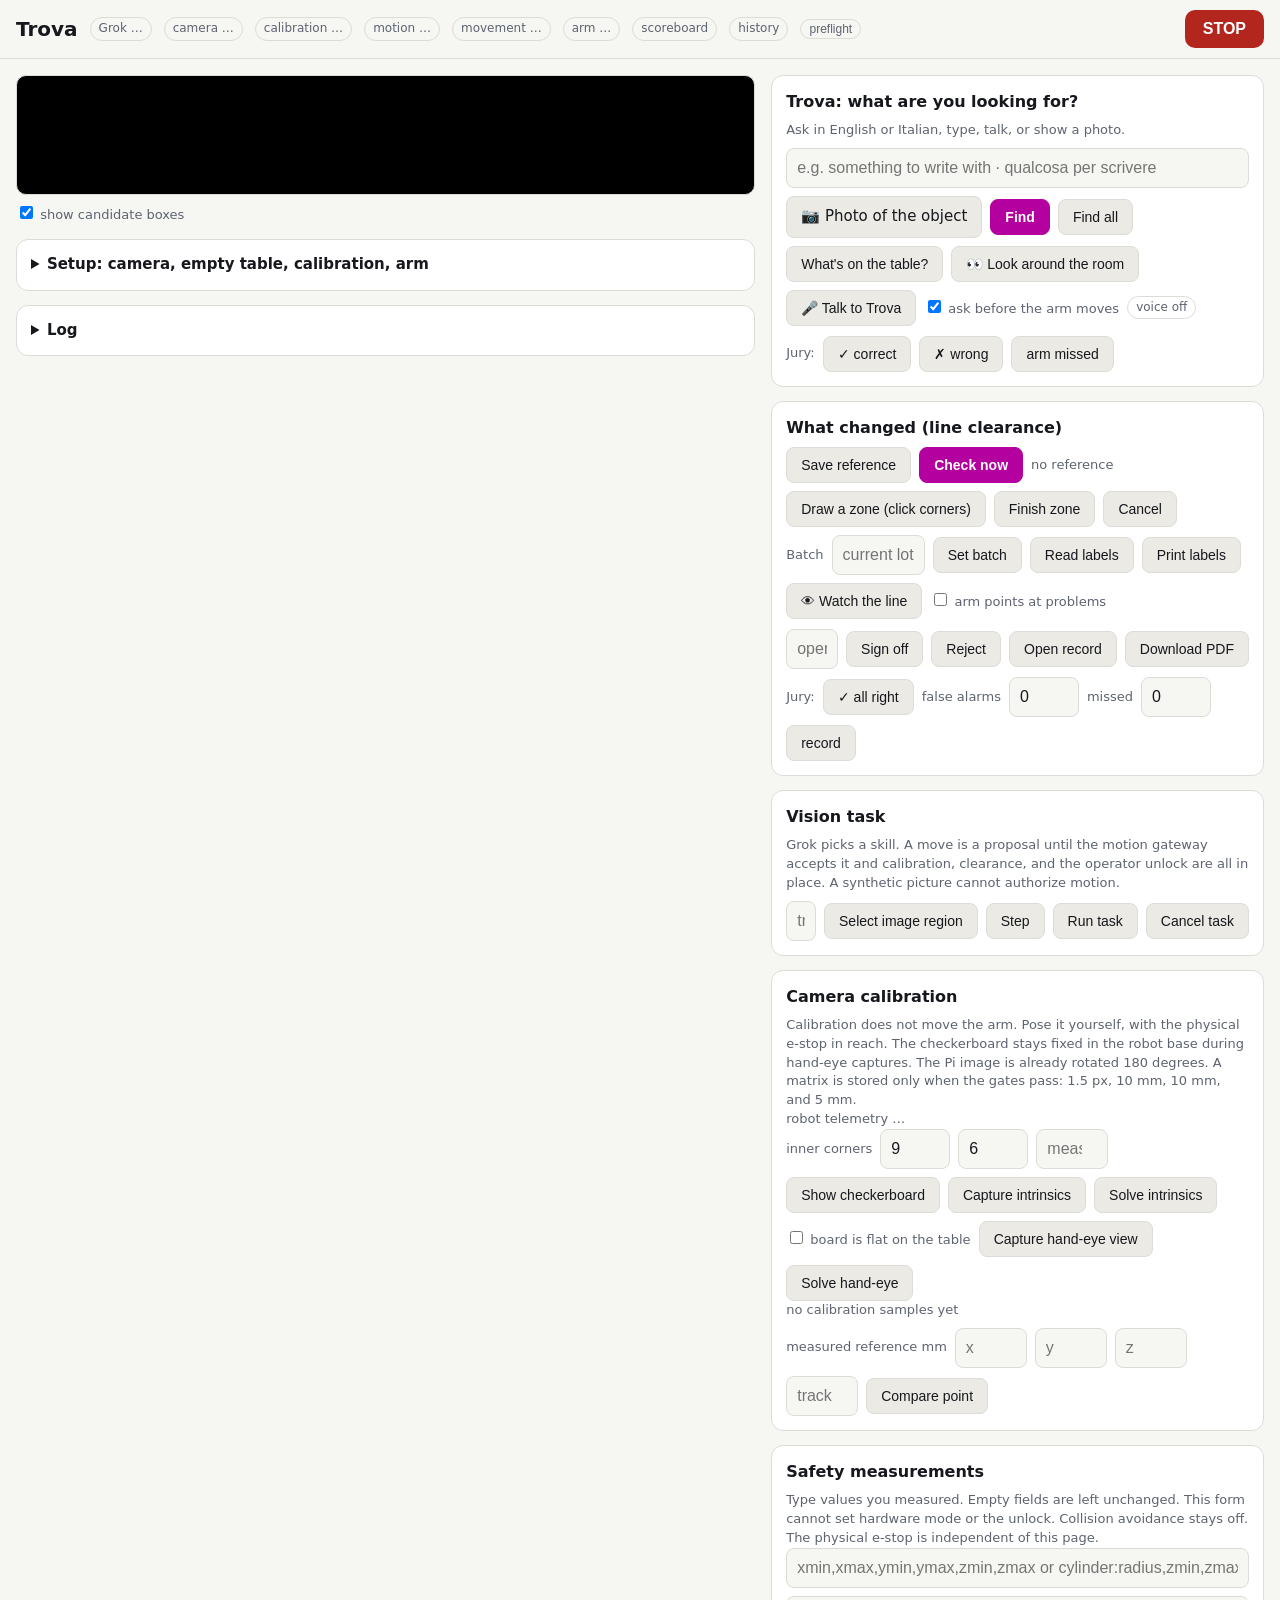
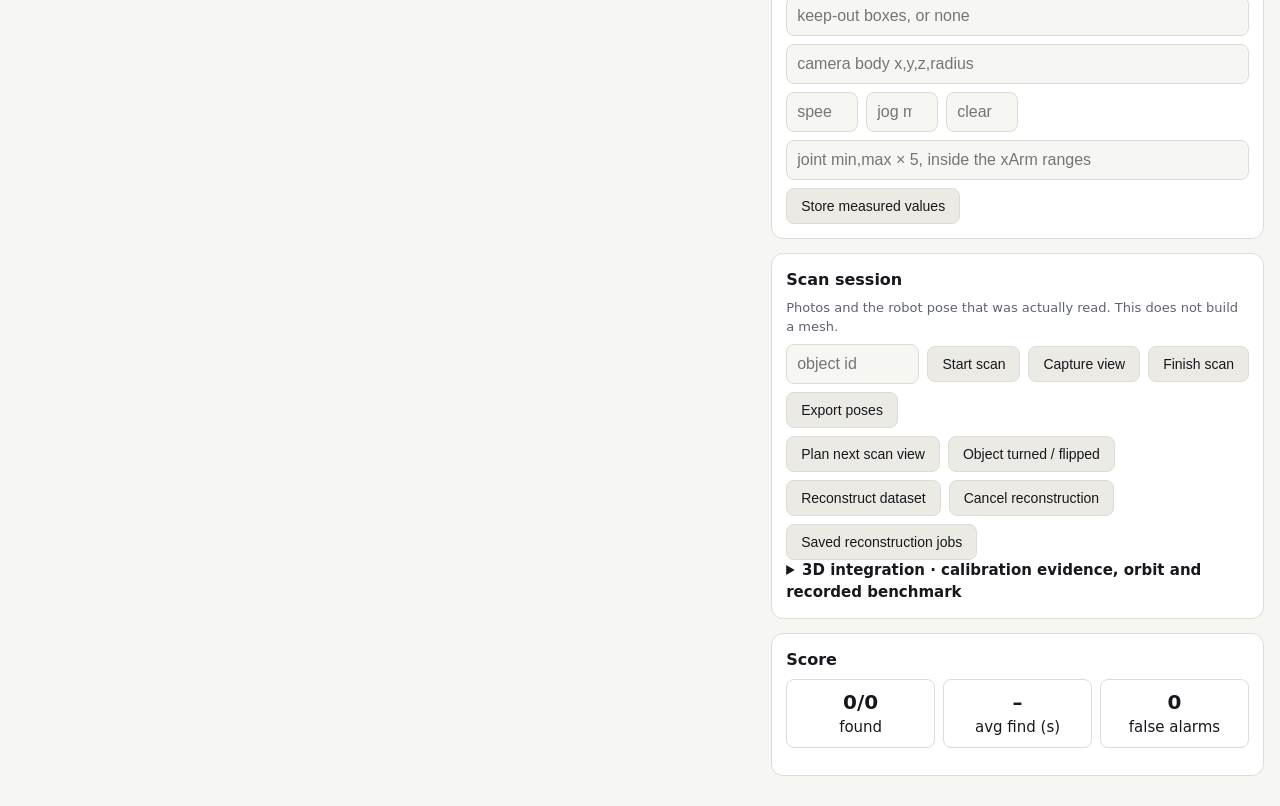
==== trova/static/index.html @ 31b87b45 "Integrate calibration and autonomous vision pipeline" ====
<!doctype html>
<html lang="en">
<head>
<meta charset="utf-8">
<meta name="viewport" content="width=device-width, initial-scale=1">
<title>Trova</title>
<link rel="icon" href="data:,">
<style>
:root{--bg:#f6f6f3;--panel:#fff;--ink:#16181d;--muted:#5d6370;--line:#dcdcd6;--accent:#b4009e;--ok:#137333;--bad:#b3261e;--warn:#9a6700;--btn:#eceae4}
@media (prefers-color-scheme:dark){:root{--bg:#121316;--panel:#1b1d22;--ink:#eceef2;--muted:#9aa0ab;--line:#2c2f36;--accent:#ff5ee8;--ok:#5cc985;--bad:#ff7a70;--warn:#e0b04c;--btn:#262931}}
*{box-sizing:border-box}body{margin:0;font:15px/1.45 system-ui,-apple-system,Segoe UI,sans-serif;background:var(--bg);color:var(--ink)}
header{display:flex;flex-wrap:wrap;gap:8px 12px;align-items:center;padding:10px 16px;border-bottom:1px solid var(--line);position:sticky;top:0;background:var(--bg);z-index:5}
h1{font-size:20px;margin:0}h2{font-size:16px;margin:0 0 8px}.badge{font-size:12px;padding:2px 8px;border-radius:99px;border:1px solid var(--line);color:var(--muted)}
.badge.live{color:var(--ok);border-color:var(--ok)}.badge.mock{color:var(--warn);border-color:var(--warn)}
#stop{margin-left:auto;background:var(--bad);color:#fff;border:0;border-radius:10px;font-weight:700;padding:10px 18px;font-size:16px}
main{display:grid;grid-template-columns:minmax(0,1.5fr) minmax(320px,1fr);gap:16px;padding:16px;max-width:1500px;margin:0 auto}
main>section{min-width:0}.row>*{min-width:0}
@media (max-width:600px){#armst{order:9;flex-basis:100%;text-align:left;border:0;padding:0}}
@media (max-width:900px){main{grid-template-columns:minmax(0,1fr);padding:12px 16px}#viewcol{order:2}#ctrlcol{order:1}}
.panel{background:var(--panel);border:1px solid var(--line);border-radius:12px;padding:14px;margin-bottom:14px}
#live{width:100%;border-radius:10px;border:1px solid var(--line);display:block;cursor:crosshair;background:#000;min-height:120px}
.row{display:flex;gap:8px;flex-wrap:wrap;align-items:center}.row+.row{margin-top:8px}
input[type=text],input[type=number]{flex:1;min-width:0;padding:10px;border-radius:8px;border:1px solid var(--line);background:var(--bg);color:var(--ink);font-size:16px}
input[type=number]{flex:0 0 72px;width:72px}
button{padding:9px 14px;border-radius:8px;border:1px solid var(--line);background:var(--btn);color:var(--ink);font-size:14px;cursor:pointer}
button.primary{background:var(--accent);color:#fff;border-color:var(--accent);font-weight:600}button:disabled{opacity:.5}
.result{margin-top:10px;padding:10px;border-radius:8px;border:1px solid var(--line);display:none}
.result.show{display:block}.st-found{border-color:var(--ok)}.st-not_found{border-color:var(--bad)}.st-clarify{border-color:var(--warn)}
.muted{color:var(--muted);font-size:13px}.big{font-size:18px;font-weight:600}
.thumbs{display:grid;grid-template-columns:1fr 1fr;gap:8px;margin-top:8px}.thumbs img{width:100%;border-radius:6px;border:1px solid var(--line)}
ul.changes{padding-left:18px;margin:8px 0}li.risk-high{color:var(--bad)}li.risk-medium{color:var(--warn)}
.score{display:grid;grid-template-columns:repeat(3,minmax(0,1fr));gap:8px;text-align:center}.score div{border:1px solid var(--line);border-radius:8px;padding:8px}.score b{display:block;font-size:20px}
details summary{cursor:pointer;font-weight:600}#log{max-height:260px;overflow:auto;font:12px/1.4 ui-monospace,Menlo,monospace}
.mode{font-size:13px;padding:6px 10px;border-radius:8px;background:var(--btn);display:none;margin-top:8px}.mode.on{display:block}
label.file{padding:9px 14px;border-radius:8px;border:1px solid var(--line);background:var(--btn);cursor:pointer}label.file input{display:none}
</style>
</head>
<body>
<header>
  <h1>Trova</h1><span id="mode" class="badge">Grok …</span><span id="cambadge" class="badge">camera …</span><span id="visionbadge" class="badge">calibration …</span><span id="motionbadge" class="badge">motion …</span><span id="movedbadge" class="badge">movement …</span><span id="armst" class="badge">arm …</span>
  <a href="/jury" target="_blank" class="badge" style="text-decoration:none">scoreboard</a>
  <a href="/history" target="_blank" class="badge" style="text-decoration:none">history</a>
  <button class="badge" style="background:none;cursor:pointer" onclick="runPreflight()">preflight</button>
  <button id="stop" onclick="post('/api/arm/stop')" title="Space bar or Escape">STOP</button>
</header>
<div id="alarm" style="display:none;position:sticky;top:58px;z-index:6;background:var(--bad);color:#fff;padding:12px 16px;font-weight:600">
  <span id="alarmtext"></span> <button onclick="ackAlarm()" style="margin-left:10px">Acknowledge</button> <a id="alarmimg" target="_blank" style="color:#fff">photo</a></div>
<main>
<section id="viewcol">
  <img id="live" alt="Live view of the table">
  <div id="clickmode" class="mode"></div>
  <div id="preres" class="result"></div>
  <div class="row" style="margin-top:8px"><label class="muted"><input type="checkbox" id="showboxes" checked> show candidate boxes</label>
    <span class="muted" id="srcinfo"></span></div>
  <div class="panel" style="margin-top:14px">
    <details><summary>Setup: camera, empty table, calibration, arm</summary>
      <div class="row" style="margin-top:10px"><input type="text" id="src" placeholder="demo | 0 | 1 | path/to/video.mp4 | folder/"><button onclick="setSource()">Switch source</button></div>
      <div class="row"><label class="file">Use a photo of the table<input type="file" accept="image/*" id="scene" onchange="uploadScene()"></label><button onclick="post('/api/upload_scene/clear')">Back to live</button>
        <button onclick="sendForm('/api/source/step',{delta:-1})">◀ img</button><button onclick="sendForm('/api/source/step',{delta:1})">img ▶</button></div>
      <div class="row"><button onclick="sendForm('/api/background',{mode:'capture'})">Capture empty table</button><button onclick="sendForm('/api/background',{mode:'clear'})">Clear empty table</button><span class="muted" id="bginfo"></span></div>
      <div class="row"><button onclick="post('/api/calibration/aruco')">Calibrate (ArUco)</button><button onclick="setClick('calib')">Calibrate by clicks</button><button onclick="post('/api/calibration/reset')">Reset</button><button onclick="markers()">Print markers</button><span class="muted" id="calinfo"></span></div>
      <div class="row"><b class="muted">Real cobot (UR, xArm, Elite):</b><button onclick="sendForm('/api/arm/freedrive',{on:true})">Freedrive on</button><button onclick="sendForm('/api/arm/freedrive',{on:false})">off</button>
        <button onclick="setClick('armcal')">Calibrate with arm (click the tip)</button><button onclick="markerFromArm()">Record marker from arm</button>
        <button onclick="post('/api/arm/clear_errors')">Clear arm errors</button></div>
      <div class="row"><b class="muted">Camera on the arm:</b><button onclick="teachPose('home_joints')">Teach survey pose here</button>
        <button onclick="teachPose('look_joints')">Teach look pose here</button><span class="muted" id="poseinfo"></span></div>
      <div class="row"><button onclick="post('/api/arm/home')">Arm home</button><button onclick="setClick('point')">Click to point</button><button onclick="setClick('teach')">Teach pose (click)</button><button onclick="post('/api/arm/teach_home')">Teach home</button>
        <button onclick="sendForm('/api/arm/compliant',{on:true})">Compliant on</button><button onclick="sendForm('/api/arm/compliant',{on:false})">off</button></div>
      <div class="row"><span class="muted">object threshold</span><input type="number" id="thresh" step="2" style="max-width:90px" onchange="tune()"><span class="muted">min area</span><input type="number" id="minarea" step="0.0002" style="max-width:110px" onchange="tune()"></div>
      <div class="row" id="demorow"><span class="muted">demo:</span><button onclick="sendForm('/api/demo/tamper',{kind:'add'})">+ add</button><button onclick="sendForm('/api/demo/tamper',{kind:'remove'})">− remove</button><button onclick="sendForm('/api/demo/tamper',{kind:'move'})">↔ move</button><button onclick="sendForm('/api/demo/tamper',{kind:'label'})">+ old-lot carton</button><button onclick="sendForm('/api/demo/hand',{on:true})">hand in</button><button onclick="sendForm('/api/demo/hand',{on:false})">hand out</button></div>
    </details>
  </div>
  <div class="panel"><details><summary>Log</summary><div id="log"></div></details></div>
</section>

<section id="ctrlcol">
  <div class="panel">
    <h2>Trova: what are you looking for?</h2>
    <div class="muted">Ask in English or Italian, type, talk, or show a photo.</div>
    <div class="row" style="margin-top:8px"><input type="text" id="q" placeholder="e.g. something to write with · qualcosa per scrivere" onkeydown="if(event.key==='Enter')doFind()"></div>
    <div class="row"><label class="file">📷 Photo of the object<input type="file" accept="image/*" capture="environment" id="photo" onchange="photoChosen()"></label>
      <button class="primary" id="findbtn" onclick="doFind()">Find</button><button onclick="doFindAll()">Find all</button><button onclick="doInventory()">What's on the table?</button><button onclick="lookAround()">👀 Look around the room</button><span class="muted" id="photoname"></span></div>
    <div class="row"><button id="voicebtn" onclick="toggleVoice()">🎤 Talk to Trova</button>
      <label class="muted"><input type="checkbox" id="confirm" checked> ask before the arm moves</label>
      <span class="badge" id="vstatus">voice off</span></div>
    <div class="row" id="pttrow" style="display:none"><button id="pttbtn" onclick="pushToTalk()">🎙 Push to talk (browser)</button>
      <select id="pttlang" style="padding:8px;border-radius:8px"><option value="en-US">EN</option><option value="it-IT">IT</option></select>
      <label class="muted"><input type="checkbox" id="speak"> speak results</label><span class="muted" id="pttinfo"></span></div>
    <div id="vlog" class="muted" style="display:none;margin-top:8px;max-height:150px;overflow:auto;font-size:14px"></div>
    <div id="findres" class="result"></div>
    <div class="row" style="margin-top:10px"><span class="muted">Jury:</span><button onclick="judge(true)">✓ correct</button><button onclick="judge(false)">✗ wrong</button><button onclick="armMissed()">arm missed</button><button id="absentbtn" style="display:none" onclick="label({absent:true})">not on the table</button></div>
  </div>

  <div class="panel">
    <h2>What changed (line clearance)</h2>
    <div class="row"><button onclick="saveRef()">Save reference</button><button class="primary" onclick="doCheck()">Check now</button><span class="muted" id="refinfo">no reference</span></div>
    <div class="row"><button onclick="setClick('zone')">Draw a zone (click corners)</button><button onclick="finishZone()">Finish zone</button>
      <button onclick="post('/api/zones/cancel')">Cancel</button><span class="muted" id="zoneinfo"></span></div>
    <div class="row"><span class="muted">Batch</span><input type="text" id="lot" placeholder="current lot, e.g. A123" style="max-width:150px">
      <button onclick="setBatch()">Set batch</button><button onclick="readLabels()">Read labels</button><button onclick="labelSheet()">Print labels</button><span class="muted" id="batchinfo"></span></div>
    <div class="row"><button id="watchbtn" onclick="toggleWatch()">👁 Watch the line</button>
      <label class="muted"><input type="checkbox" id="watchpoint"> arm points at problems</label><span class="muted" id="watchinfo"></span></div>
    <div id="checkres" class="result"></div>
    <div class="row" style="margin-top:10px"><input type="text" id="operator" placeholder="operator name" style="max-width:180px"><button onclick="signoff('approve')">Sign off</button><button onclick="signoff('reject')">Reject</button><a href="/api/report" target="_blank"><button>Open record</button></a><a href="/api/report.pdf" target="_blank"><button>Download PDF</button></a></div>
    <div class="row"><span class="muted">Jury:</span><button onclick="judgeCheck(true)">✓ all right</button><span class="muted">false alarms</span><input type="number" id="fa" value="0" min="0" style="max-width:70px"><span class="muted">missed</span><input type="number" id="miss" value="0" min="0" style="max-width:70px"><button onclick="judgeCheck(false)">record</button></div>
  </div>

  <div class="panel" id="dogpanel" style="display:none"><h2>Robot dog (optional)</h2>
    <div class="muted" id="dogroute"></div>
    <div class="row" style="margin-top:8px"><button onclick="sendDog()">Send the dog to look</button><button onclick="post('/api/dog/stop')">Stop the dog</button></div>
    <div id="dogres" class="result"></div>
  </div>

  <div class="panel">
    <h2>Vision task</h2>
    <div class="muted">Grok picks a skill. A move is a proposal until the motion gateway accepts it and calibration, clearance, and the operator unlock are all in place. A synthetic picture cannot authorize motion.</div>
    <div class="row" style="margin-top:8px"><input type="text" id="agentq" placeholder="trova l'evidenziatore rosa e posizionati sopra" onkeydown="if(event.key==='Enter')runAgent()">
      <button onclick="openRegionSelection()">Select image region</button><button onclick="runAgent(true)">Step</button><button onclick="runAgent()">Run task</button><button onclick="cancelAgent()">Cancel task</button></div>
    <div id="agentres" class="result"></div>
    <div class="muted" id="motioninfo"></div>
    <div class="muted" id="visioninfo"></div>
    <div class="muted" id="timeread"></div>
  </div>

  <div class="panel" id="calibpanel">
    <h2>Camera calibration</h2>
    <div class="muted">Calibration does not move the arm. Pose it yourself, with the physical e-stop in reach. The checkerboard stays fixed in the robot base during hand-eye captures. The Pi image is already rotated 180 degrees. A matrix is stored only when the gates pass: 1.5 px, 10 mm, 10 mm, and 5 mm.</div>
    <div class="muted" id="robotread">robot telemetry …</div>
    <div class="row"><span class="muted">inner corners</span><input type="number" id="boardcols" value="9" style="max-width:70px"><input type="number" id="boardrows" value="6" style="max-width:70px">
      <input type="number" id="boardsquare" placeholder="measured square mm" style="max-width:160px"></div>
    <div class="row"><button onclick="previewBoard()">Show checkerboard</button>
      <button onclick="captureBoard('intrinsics')">Capture intrinsics</button><button onclick="post('/api/vision/intrinsics/solve')">Solve intrinsics</button></div>
    <div class="row"><label class="muted"><input type="checkbox" id="ontable"> board is flat on the table</label>
      <button onclick="captureBoard('handeye')">Capture hand-eye view</button><button onclick="post('/api/vision/handeye/solve')">Solve hand-eye</button></div>
    <div class="muted" id="calibinfo">no calibration samples yet</div>
    <div class="muted" id="calibnext"></div>
    <div class="muted" id="dofnote"></div>
    <div id="reprobars"></div>
    <div id="calibsamples"></div>
    <img id="boardview" alt="Checkerboard detection" style="display:none;width:100%;margin-top:8px;border-radius:8px;border:1px solid var(--line)">
    <div class="row" style="margin-top:8px"><span class="muted">measured reference mm</span>
      <input type="number" id="refx" placeholder="x" style="max-width:80px"><input type="number" id="refy" placeholder="y" style="max-width:80px"><input type="number" id="refz" placeholder="z" style="max-width:80px">
      <input type="number" id="reftrack" placeholder="track" style="max-width:80px"><button onclick="compareReference()">Compare point</button></div>
    <div class="muted" id="locinfo"></div>
  </div>

  <div class="panel" id="safetypanel">
    <h2>Safety measurements</h2>
    <div class="muted">Type values you measured. Empty fields are left unchanged. This form cannot set hardware mode or the unlock. Collision avoidance stays off. The physical e-stop is independent of this page.</div>
    <div class="row"><input type="text" id="safelimits" placeholder="xmin,xmax,ymin,ymax,zmin,zmax or cylinder:radius,zmin,zmax (mm)" style="flex:1"></div>
    <div class="row"><input type="text" id="safekeep" placeholder="keep-out boxes, or none" style="flex:1"></div>
    <div class="row"><input type="text" id="safecamera" placeholder="camera body x,y,z,radius" style="flex:1"></div>
    <div class="row"><input type="number" id="safespeed" placeholder="speed mm/s" style="max-width:120px">
      <input type="number" id="safejog" placeholder="jog max mm" style="max-width:120px">
      <input type="number" id="safeclear" placeholder="clearance mm" style="max-width:130px"></div>
    <div class="row"><input type="text" id="safejoints" placeholder="joint min,max × 5, inside the xArm ranges" style="flex:1"></div>
    <div class="row"><button onclick="saveSafety()">Store measured values</button></div>
    <div class="muted" id="safetyinfo"></div>
    <div class="muted" id="safetyextra"></div>
  </div>

  <div class="panel">
    <h2>Scan session</h2>
    <div class="muted">Photos and the robot pose that was actually read. This does not build a mesh.</div>
    <div class="row" style="margin-top:8px"><input type="text" id="scanobj" placeholder="object id" style="max-width:140px">
      <button onclick="startScan()">Start scan</button><button onclick="captureView()">Capture view</button>
      <button onclick="finishScan()">Finish scan</button><button onclick="exportScan()">Export poses</button></div>
    <div class="row"><button onclick="nextScanView()">Plan next scan view</button><button onclick="markOrientation()">Object turned / flipped</button>
      <button onclick="startReconstruction()">Reconstruct dataset</button><button onclick="cancelReconstruction()">Cancel reconstruction</button><button onclick="loadReconstructionJobs()">Saved reconstruction jobs</button></div>
    <div id="scanres" class="muted"></div>
    <div id="reconstructionjobs"></div>
    <div id="reconstructionres" role="status" class="muted"></div>
    <details id="m5panel"><summary>3D integration · calibration evidence, orbit and recorded benchmark</summary>
      <div class="row"><button onclick="loadM5Evidence()">Calibration / retained evidence</button>
        <button onclick="previewOrbit()">Preview calibrated joint orbit</button></div>
      <div id="m5evidence" role="status" class="muted"></div>
      <div id="orbitpreview" role="status"></div>
      <details><summary>Operator measurements for orbit planning</summary>
        <p>Load settings, enter measured object height/radius and flange-to-TCP offset, and review model mounting. Confirmation stores measurements; hardware unlock is independent.</p>
        <button onclick="loadOrbitSettings()">Load orbit settings</button>
        <textarea id="orbitsettings" rows="12" style="width:100%;font-family:monospace" aria-label="Operator orbit settings"></textarea>
        <label><input id="orbitsettingsconfirm" type="checkbox"> I measured and reviewed these settings</label>
        <button onclick="saveOrbitSettings()">Save measured orbit settings</button>
        <div id="orbitsettingsstatus" role="status"></div>
      </details>
      <div class="row"><button onclick="importMouseRecording()">Import recorded mouse · 60 views</button>
        <button onclick="replayMouseMesh()">Replay retained cloud → new mesh</button></div>
      <p class="muted">Recorded replay uses historical camera poses and dense points. Full reconstruction uses COLMAP. Neither operation moves the robot.</p>
    </details>
  </div>

  <div class="panel"><h2>Score</h2>
    <div class="score"><div><b id="m-found">0/0</b>found</div><div><b id="m-time">–</b>avg find (s)</div><div><b id="m-fa">0</b>false alarms</div></div>
    <p class="muted" id="m-more"></p>
    <p class="muted" id="m-fail"></p>
  </div>
</section>
</main>

<dialog id="regionDialog" style="max-width:90vw;max-height:90vh;overflow:auto">
  <p>Click an existing box, or drag a box around the object. This frozen snapshot selection never moves the arm.</p>
  <label>Object name (operator supplied) <input id="regionLabel" placeholder="mouse rosso"></label>
  <canvas id="regionCanvas" style="display:block;max-width:100%;max-height:65vh;touch-action:none"></canvas>
  <div id="regionStatus" role="status"></div>
  <button onclick="$('regionDialog').close()">Close</button>
</dialog>
<script src="/static/voice.js"></script>
<script src="/static/speech.js"></script>
<script>
const $ = id => document.getElementById(id);
let S = null, clickMode = null, photoFile = null, frameSize = [1, 1];

async function call(url, opts) {
  const r = await fetch(url, opts);
  let d; try { d = await r.json(); } catch { d = {}; }
  if (!r.ok || d.error) { toast((d.error || d.detail || r.statusText)); d.shown = true; throw d; }
  return d;
}
// errors from call() are already shown in the panel: don't also report them as uncaught
window.addEventListener('unhandledrejection', e => { if (e.reason && e.reason.shown) e.preventDefault(); });
const post = url => call(url, {method: 'POST'}).then(refresh);
const sendForm = (url, obj) => { const f = new FormData(); for (const k in obj) f.append(k, obj[k]); return call(url, {method: 'POST', body: f}).then(d => { refresh(); return d; }); };
const json = (url, obj) => call(url, {method: 'POST', headers: {'Content-Type': 'application/json'}, body: JSON.stringify(obj)}).then(d => { refresh(); return d; });
function toast(msg) { const r = $('findres'); r.className = 'result show st-not_found'; r.innerHTML = '<b>Error</b> ' + esc(String(msg)); }
const esc = s => String(s ?? '').replace(/[&<>"]/g, c => ({'&': '&amp;', '<': '&lt;', '>': '&gt;', '"': '&quot;'}[c]));

// live view: next frame only after the previous one loaded
const live = $('live');
function usePiStream() { return S && S.source && S.source.kind === 'pi'; }
function nextFrame() {
  if (usePiStream()) {
    if (live.dataset.mode !== 'stream') { live.dataset.mode = 'stream'; live.src = '/api/camera/stream'; }
    return;
  }
  if (live.dataset.mode === 'stream') live.dataset.mode = '';
  live.src = '/api/frame.jpg?boxes=' + ($('showboxes').checked ? 1 : 0) + '&t=' + Date.now();
}
live.onload = () => { if (live.dataset.mode !== 'stream') setTimeout(nextFrame, 250); };
live.onerror = () => setTimeout(nextFrame, 1500); nextFrame();

live.addEventListener('click', ev => {
  const r = live.getBoundingClientRect();
  const u = (ev.clientX - r.left) / r.width * frameSize[0], v = (ev.clientY - r.top) / r.height * frameSize[1];
  if (S && S.label_wait) return label({u, v});
  if (clickMode === 'point') return json('/api/arm/point', {u, v});
  if (clickMode === 'teach') return json('/api/arm/teach', {u, v});
  if (clickMode === 'armcal') return json('/api/calibration/arm_click', {u, v});
  if (clickMode === 'zone') return json('/api/zones/point', {u, v});
  if (clickMode === 'place') { setClick(null); return json('/api/arm/lift_tray', {place_u: u, place_v: v}); }
  if (clickMode === 'calib') {
    const t = prompt('Table coordinates of this point in mm, as x,y (e.g. 0,0)'); if (!t) return;
    const [x, y] = t.split(',').map(Number); return json('/api/calibration/click', {u, v, x_mm: x, y_mm: y});
  }
});
function setClick(m) { clickMode = clickMode === m ? null : m; const el = $('clickmode');
  el.className = 'mode' + (clickMode ? ' on' : ''); el.textContent = clickMode ? ({point: 'Click mode: the arm points where you click.', teach: 'Teach mode: move the arm tip by hand over a point, then click that point in the image.', calib: 'Calibration: click a point you measured, then type its mm coordinates. 4 or more points.', place: 'Tray lift: click where the tray should go. STOP aborts.', zone: 'Zone: click the corners of the area, then press Finish zone.', armcal: 'Arm calibration: put the tip ON the table (freedrive), then click the tip in the image. Repeat at 4-6 spread-out points.'})[clickMode] + ' (click the button again to stop)' : ''; }

function photoChosen() { photoFile = $('photo').files[0] || null; $('photoname').textContent = photoFile ? 'photo ready' : ''; }

async function doFind() {
  const f = new FormData(); f.append('text', $('q').value); if (photoFile) f.append('photo', photoFile);
  $('q').blur();   // so the space bar is STOP again while the arm moves
  $('findbtn').disabled = true; $('findbtn').textContent = 'Looking…';
  try { showFind(await call('/api/find', {method: 'POST', body: f})); } catch (e) {} finally {
    $('findbtn').disabled = false; $('findbtn').textContent = 'Find'; photoFile = null; $('photo').value = ''; $('photoname').textContent = ''; refresh(); }
}
async function answer(a) { const f = new FormData(); f.append('answer', a); try { showFind(await call('/api/clarify', {method: 'POST', body: f})); } catch (e) {} refresh(); }

function showFind(d) {
  const r = d.result, el = $('findres'); el.className = 'result show st-' + r.status;
  if (S) { S.pending_select = null; S.pending_question = r.status === 'clarify' ? r.clarifying_question : null; }   // a spoken answer may come before the next poll
  let h = '';
  if (r.status === 'found') h = `<div class="big">Found: ${esc(r.label)}</div><div>${esc(r.reason)}</div>` +
      (!d.moved && !d.arm_blocked && d.table_mm ? `<div class="row"><button class="primary" onclick="post('/api/arm/point_last')">Point at it</button></div>` : '') +
      (S && S.lift_allowed && d.table_mm ? `<div class="row"><button onclick="setClick('place')">Lift its tray: click where to put it</button></div>` : '');
  else if (r.status === 'clarify') {
    h = `<div class="big">${esc(r.clarifying_question)}</div><div class="row">` + r.candidate_ids.map(i => `<button onclick="answer('numero ${i}')">${i}</button>`).join('') +
        `<input type="text" id="ans" placeholder="or answer in words" onkeydown="if(event.key==='Enter')answer(this.value)"></div>`;
  } else h = `<div class="big">Not found on the table</div><div>${esc(r.reason)}</div>` +
      (S && S.dog ? `<div class="row"><button onclick="sendDog()">Send the dog to look in the other rooms</button></div>` : '');
  h += `<div class="muted">${r.mode === 'direct' ? 'Grok direct box · ' : r.mode === 'offline' ? '<b style="color:var(--warn)">offline: local colour match</b> · ' : ''}${r.n_candidates} candidates · confidence ${r.confidence} · Grok ${r.grok_latency_s}s · total ${d.total_s}s${d.table_mm ? ' · arm → ' + d.table_mm.join(', ') + ' mm' : ''}</div>` + (d.arm_blocked ? `<div style="color:var(--warn)">Arm not moved: ${esc(d.arm_blocked)}</div>` : '');
  h += `<div class="thumbs">${d.marked ? `<a href="/files/${d.marked}" target="_blank"><img src="/files/${d.marked}"></a>` : ""}${d.query ? `<a href="/files/${d.query}" target="_blank"><img src="/files/${d.query}"></a>` : ''}</div>`;
  el.innerHTML = h;
  if (speakOn()) TrovaSpeech.say(TrovaSpeech.phraseFind(d, TrovaSpeech.italian(d.request || '')), sayLang(d.request));
}

async function armMissed() { try { await json('/api/judge', {kind: 'find', correct: false, cause: 'arm_missed'}); } catch (e) {} }
async function judge(ok) { try { await json('/api/judge', {kind: 'find', correct: ok}); } catch (e) {} }
async function label(obj) { try { await json('/api/label', obj); } catch (e) {} }
async function judgeCheck(ok) { await json('/api/judge', {kind: 'change', correct: ok, false_alarms: +$('fa').value || 0, missed: +$('miss').value || 0}); $('fa').value = 0; $('miss').value = 0; }

async function saveRef() { const d = await call('/api/reference', {method: 'POST'}); $('refinfo').textContent = `reference: ${d.n_objects} objects` + (d.occluded ? ' (view was blocked!)' : ''); refresh(); }
async function doCheck() {
  const el = $('checkres'); el.className = 'result show'; el.innerHTML = 'Checking…';
  try { showCheck(await call('/api/changes', {method: 'POST'})); } catch (e) { el.innerHTML = 'Check failed: ' + esc(e.error || e.detail || ''); }
  refresh();
}
function showCheck(d) {
  const el = $('checkres'); el.className = 'result show'; const r = d.result;
  {
    let h = `<div class="big" style="color:var(${r.line_clear ? '--ok' : '--bad'})">${r.line_clear ? 'Line clear' : 'NOT clear: ' + r.changes.length + ' change(s)'}</div><div>${esc(r.summary)}</div>`;
    h += '<ul class="changes">' + r.changes.map(c => `<li class="risk-${esc(c.risk)}"><b>C${c.id} ${esc(c.kind)}</b> ${esc(c.label)}: ${esc(c.explanation)}</li>`).join('') + '</ul>';
    if (r.filtered.length) h += `<div class="muted">${r.filtered.length} candidate(s) rejected by Grok as false alarms (see the record).</div>`;
    if (r.batch) h += labelList(r.batch);
    if (r.zones) h += '<ul class="changes">' + r.zones.map(z => `<li class="${z.ok ? '' : 'risk-high'}"><b>${esc(z.name)}</b> (${z.rule === 'empty' ? 'must be empty' : 'only ' + esc(z.allowed.join(', '))}): ${z.ok ? 'OK' : esc(z.problems.join('; '))}</li>`).join('') + '</ul>';
    h += `<div class="muted">${r.frames_used} frames · Grok ${r.grok_latency_s}s · total ${r.total_s}s</div>`;
    h += `<div class="thumbs"><a href="/files/${d.ref_marked}" target="_blank"><img src="/files/${d.ref_marked}"></a><a href="/files/${d.cur_marked}" target="_blank"><img src="/files/${d.cur_marked}"></a></div>`;
    el.innerHTML = h;
    if (speakOn()) TrovaSpeech.say(TrovaSpeech.phraseCheck(d, $('pttlang').value === 'it-IT'), $('pttlang').value);
  }
}

// ---- feature 12: browser speech (fallback for Grok Voice) and spoken results
let stopWords = ['stop', 'halt', 'fermo', 'ferma', 'fermati', 'basta', 'alt'], listening = false;
fetch('/api/voice/config').then(r => r.json()).then(c => { if (c.stop_words) stopWords = c.stop_words; }).catch(() => {});
const speakOn = () => $('speak').checked && TrovaSpeech.supported() && !TrovaVoice.running();   // Grok Voice speaks itself
const sayLang = req => TrovaSpeech.italian(req || '') ? 'it-IT' : $('pttlang').value;
if (TrovaSpeech.supported()) $('pttrow').style.display = 'flex';
async function runSpoken(text) {
  const p = TrovaSpeech.parse(text, stopWords), it = $('pttlang').value === 'it-IT';
  $('pttinfo').textContent = `“${text}” → ${p.cmd}`;
  if (p.cmd === 'stop') {                        // already sent on the interim transcript; again, to be sure
    post('/api/arm/stop'); if (p.also === 'watch_off') json('/api/watch', {on: false});
    return TrovaSpeech.say(it ? 'Fermo.' : 'Stopped.', $('pttlang').value);
  }
  if (p.cmd === 'inventory') { if (S) S.pending_select = null; return doInventory(); }
  if (p.cmd === 'confirm') return confirmAgent();
  if (p.cmd === 'cancel') return cancelAgent();
  if (S && S.pending_select && (p.cmd === 'find' || p.cmd === 'select')) return selectSpoken(p.text || text);
  if (p.cmd === 'find' && S && S.pending_question) return answer(text);   // the answer to Trova's question
  if (p.cmd === 'select') return selectSpoken(p.text);
  if (p.cmd === 'jog') {
    const d = await json('/api/arm/jog', {direction: p.direction, distance_mm: p.distance_mm});
    $('pttinfo').textContent = d.reason || d.status;
    if (speakOn()) TrovaSpeech.say(d.reason || '', $('pttlang').value);
    return;
  }
  if (p.cmd === 'agent') { $('agentq').value = p.text || text; return runAgent(); }
  if (p.cmd === 'find' || p.cmd === 'find_all') { $('q').value = p.text; return p.cmd === 'find' ? doFind() : doFindAll(); }
  if (p.cmd === 'room') { $('q').value = p.text; return lookAround(); }
  const run = {check: doCheck, labels: readLabels, reference: saveRef,
    watch_on: () => json('/api/watch', {on: true, point: $('watchpoint').checked}), watch_off: () => json('/api/watch', {on: false}),
    home: () => post('/api/arm/home')}[p.cmd];
  if (run) await run();
}
function pushToTalk() {
  if (listening) { TrovaSpeech.cancel(); return; }
  if (!pushToTalk.used) { pushToTalk.used = true; $('speak').checked = true; }   // talking to it: answers are spoken
  listening = true; $('pttbtn').textContent = '⏹ Listening… (tap to stop)';
  TrovaSpeech.listen({lang: $('pttlang').value, stopWords,
    onInterim: t => { $('pttinfo').textContent = t + '…'; },
    onStop: t => { fetch('/api/arm/stop', {method: 'POST'}); $('pttinfo').textContent = `“${t}” → STOP`; },
    onFinal: t => runSpoken(t).catch(() => {}),
    onEnd: err => { listening = false; $('pttbtn').textContent = '🎙 Push to talk (browser)'; if (err) $('pttinfo').textContent = err; }});
}

// ---- feature 11: labels and batch
async function setBatch() { const d = await sendForm('/api/batch', {lot: $('lot').value}); $('lot').value = d.lot; }
async function labelSheet() { const d = await call('/api/labels/sheet', {method: 'POST'}); window.open(d.file); }
function labelList(b) {
  if (b.error) return `<div style="color:var(--bad)">Labels could not be read: ${esc(b.error)}</div>`;
  return `<div class="muted">Labels vs batch LOT ${esc(b.lot || '–')}:</div><ul class="changes">` +
    b.items.map(i => `<li>${i.box_id}: LOT ${esc(i.lot || '–')} · EXP ${esc(i.expiry || '–')}${i.code ? ' · code ✓' : ''}</li>`).join('') +
    b.problems.map(p => `<li class="risk-${esc(p.risk)}"><b>${esc(p.kind.replace(/_/g, ' '))}</b> ${esc(p.text)}</li>`).join('') + '</ul>';
}
function showLabels(d) {
  const el = $('checkres'); el.className = 'result show ' + (d.ok ? 'st-found' : 'st-not_found');
  el.innerHTML = `<div class="big" style="color:var(${d.ok ? '--ok' : '--bad'})">${d.ok ? 'Labels OK' : d.problems.length + ' label problem(s)'}</div>` +
    (d.items.length ? '' : '<div class="muted">No labels seen.</div>') + labelList(d) +
    `<div class="muted">${d.codes.length} code(s) decoded · Grok ${d.latency_s}s${d.offline ? ' · offline' : ''}</div><div class="thumbs">${d.image ? `<a href="/files/${d.image}" target="_blank"><img src="/files/${d.image}"></a>` : ""}</div>`;
  if (speakOn()) TrovaSpeech.say(d.ok ? 'Labels OK.' : d.problems.map(p => p.text).join('. '), 'en-US');
}
async function readLabels() {
  const el = $('checkres'); el.className = 'result show'; el.innerHTML = 'Reading labels…';
  try { showLabels(await call('/api/labels', {method: 'POST'})); } catch (e) { el.innerHTML = 'Reading failed: ' + esc(e.error || e.detail || ''); }
}

// ---- feature 10: watch the line
let lastAlarm = 0;
async function toggleWatch() {
  const on = !(S && S.watch && S.watch.on);
  try { await json('/api/watch', {on, point: $('watchpoint').checked}); } catch (e) {}
}
async function ackAlarm() { await sendForm('/api/watch/ack', {who: $('operator').value.trim()}); }
function beep() {
  try { const a = new AudioContext(), o = a.createOscillator(), g = a.createGain(); o.frequency.value = 880; o.connect(g); g.connect(a.destination);
    g.gain.setValueAtTime(0.2, a.currentTime); o.start(); o.stop(a.currentTime + 0.35); setTimeout(() => a.close(), 600); } catch (e) {}
}
function showWatch() {
  const w = S.watch; if (!w) return;
  $('watchbtn').textContent = w.on ? '⏹ Stop watching' : '👁 Watch the line';
  $('watchinfo').textContent = w.on ? w.status + ` · ${w.checks} looks` : '';
  const a = w.alert;
  $('alarm').style.display = a ? 'block' : 'none';
  if (a) {
    $('alarmtext').textContent = `ALARM ${a.time}: ${a.summary}` + (a.grok && a.grok !== 'not needed' ? ` (${a.grok})` : '') + (a.pointed ? ' · the arm points at it' : '');
    $('alarmimg').href = '/files/' + a.image;
    if (a.id !== lastAlarm) { lastAlarm = a.id; beep(); }
  }
}

// ---- feature 14: camera on the arm, look around the room
async function teachPose(name) {
  const what = name === 'home_joints' ? 'SURVEY pose: the camera sees the whole table' : 'LOOK pose: the camera looks out at the room';
  if (!confirm(`Record the arm's current joints as the ${what}?`)) return;
  try { const d = await sendForm('/api/arm/teach_pose', {name}); if (d.note) alert(d.note); } catch (e) {}
}
let roomActive = false, roomKey = '';
async function lookAround() {
  const q = $('q').value.trim(); if (!q) return alert('Type what to look for, e.g. the red umbrella');
  $('q').blur(); roomActive = true; roomKey = '';
  const el = $('findres'); el.className = 'result show st-clarify'; el.innerHTML = 'Turning to look around the room…';
  try { await sendForm('/api/room/find', {text: q}); } catch (e) { roomActive = false; }
}
function showRoom() {
  const d = S.room; if (!roomActive || !d) return;
  const key = d.status + (d.done || '') + (d.request || ''); if (key === roomKey) return; roomKey = key;
  const el = $('findres');
  if (d.status === 'scanning') { el.className = 'result show st-clarify'; el.innerHTML = `Looking around for “${esc(d.request)}”… photo ${d.done} of ${d.total}`; return; }
  const thumbs = (d.marked ? `<a href="/files/${d.marked}" target="_blank"><img src="/files/${d.marked}"></a>` : '') +
    (d.sheet ? `<a href="/files/${d.sheet}" target="_blank"><img src="/files/${d.sheet}"></a>` : '');
  el.className = 'result show st-' + (d.status === 'found' ? 'found' : 'not_found');
  el.innerHTML = (d.status === 'found'
      ? `<div class="big">Found in photo ${d.view} of ${d.n_views}: ${esc(d.label)}</div><div>${esc(d.reason)}</div>` +
        `<div class="muted">${d.facing ? 'The arm is facing it' : 'Not turned: ' + esc(d.error || '')} · turned to ${d.angle}° · ${esc(d.px_per_deg_source)} · Grok ${d.grok_latency_s}s · total ${d.total_s}s</div>`
      : d.status === 'not_found' ? `<div class="big">Not seen in the room</div><div>${esc(d.reason || '')}</div><div class="muted">${d.n_views} photos · Grok ${d.grok_latency_s}s</div>`
      : `<div class="big">${d.status === 'stopped' ? 'Stopped' : 'Error'}</div><div>${esc(d.error || '')}</div>`) +
    `<div class="thumbs">${thumbs}</div>`;
  if (speakOn() && d.status === 'found') TrovaSpeech.say((TrovaSpeech.italian(d.request) ? 'Trovato: ' : 'Found: ') + d.label, sayLang(d.request));
  if (d.status !== 'scanning') roomActive = false;
}

// ---- feature 9: preflight check
async function runPreflight() {
  const el = $('preres'); el.className = 'result show'; el.innerHTML = 'Checking camera, arm, Grok, voice…';
  try {
    const d = await call('/api/preflight');
    const icon = {ok: '✓', warn: '!', fail: '✗'}, col = {ok: '--ok', warn: '--warn', fail: '--bad'};
    el.className = 'result show ' + (d.ok ? 'st-found' : 'st-not_found');
    el.innerHTML = `<div class="big">Preflight: ${esc(d.summary)}</div><ul class="changes" style="list-style:none;padding-left:0">` +
      d.items.map(i => `<li><b style="color:var(${col[i.status]})">${icon[i.status]} ${esc(i.name)}</b> ${esc(i.detail)}` +
        (i.fix && i.status !== 'ok' ? `<div class="muted">→ ${esc(i.fix)}</div>` : '') + '</li>').join('') +
      `</ul><div class="row"><button onclick="$('preres').className='result'">Close</button><span class="muted">${d.time} · ${d.seconds}s</span></div>`;
  } catch (e) { el.innerHTML = 'Preflight failed: ' + esc(e.error || e.detail || ''); }
}

// ---- feature 2: zones
async function finishZone() {
  const name = prompt('Zone name (e.g. line area, reject bin)'); if (!name) return;
  const rule = confirm('OK = this zone must be EMPTY.\nCancel = only some items are allowed.') ? 'empty' : 'allowed';
  const allowed = rule === 'allowed' ? (prompt('Allowed items, comma separated (e.g. blister pack)') || '') : '';
  await sendForm('/api/zones/finish', {name, rule, allowed}); setClick(null);
}

// ---- feature 6: point at all
async function doFindAll() {
  const q = $('q').value.trim(); if (!q) return alert('Type what to find, e.g. all the pens');
  $('q').blur();
  const el = $('findres'); el.className = 'result show'; el.innerHTML = 'Looking for every match…';
  try { showFindAll(await call('/api/find_all', (() => { const f = new FormData(); f.append('text', q); return {method: 'POST', body: f}; })())); } catch (e) {}
  refresh();
}
function showFindAll(d) {
  const r = d.result, el = $('findres'); el.className = 'result show st-' + (r.count ? 'found' : 'not_found');
  el.innerHTML = `<div class="big">${r.count ? r.count + ' found: ' + esc(r.label) : 'None found'}</div><div>${esc(r.reason)}</div>` +
    (r.count && !d.moved && !d.arm_blocked && d.targets.length ? `<div class="row"><button class="primary" onclick="post('/api/arm/point_last')">Point at all</button></div>` : '') +
    (d.arm_blocked ? `<div style="color:var(--warn)">Arm not moved: ${esc(d.arm_blocked)}</div>` : '') +
    `<div class="muted">${r.n_candidates} candidates · Grok ${r.grok_latency_s}s · total ${d.total_s}s</div><div class="thumbs">${d.marked ? `<a href="/files/${d.marked}" target="_blank"><img src="/files/${d.marked}"></a>` : ""}</div>`;
}

// Frozen image coordinates are bound to a snapshot id, never the moving live stream.
let regionSnapshot = null, regionPicture = null, regionStart = null;
async function openRegionSelection() {
  const d = await call('/api/scene', {method: 'POST'});
  regionSnapshot = d.snapshot;
  regionPicture = new Image();
  regionPicture.onload = () => {
    const canvas = $('regionCanvas');
    canvas.width = regionSnapshot.width; canvas.height = regionSnapshot.height;
    paintRegions(); $('regionStatus').textContent = ''; $('regionDialog').showModal();
  };
  regionPicture.src = '/files/' + regionSnapshot.image;
}
function paintRegions(end) {
  const ctx = $('regionCanvas').getContext('2d');
  ctx.drawImage(regionPicture, 0, 0);
  ctx.strokeStyle = '#ff00cc'; ctx.lineWidth = 3;
  for (const o of regionSnapshot.objects) {
    const [x0,y0,x1,y1] = o.box; ctx.strokeRect(x0,y0,x1-x0,y1-y0);
  }
  if (regionStart && end) {
    ctx.strokeStyle = '#00ff80'; ctx.strokeRect(regionStart[0],regionStart[1],end[0]-regionStart[0],end[1]-regionStart[1]);
  }
}
function regionPoint(ev) {
  const c = $('regionCanvas'), r = c.getBoundingClientRect();
  return [Math.max(0,Math.min(c.width,(ev.clientX-r.left)*c.width/r.width)),
    Math.max(0,Math.min(c.height,(ev.clientY-r.top)*c.height/r.height))];
}
$('regionCanvas').onpointerdown = ev => {
  regionStart = regionPoint(ev); ev.currentTarget.setPointerCapture(ev.pointerId);
};
$('regionCanvas').onpointermove = ev => { if (regionStart) paintRegions(regionPoint(ev)); };
$('regionCanvas').onpointercancel = () => { regionStart = null; paintRegions(); };
$('regionCanvas').onpointerup = async ev => {
  if (!regionStart) return;
  const end = regionPoint(ev), start = regionStart; regionStart = null;
  const data = {snapshot_id: regionSnapshot.id, label: $('regionLabel').value};
  if (Math.hypot(end[0]-start[0],end[1]-start[1]) < 6) data.point = end;
  else data.box = [Math.min(start[0],end[0]), Math.min(start[1],end[1]), Math.max(start[0],end[0]), Math.max(start[1],end[1])];
  try {
    const result = await json('/api/select/region', data);
    $('regionDialog').close(); showSelection(result);
  } catch (e) { $('regionStatus').textContent = e.detail || e.error || 'Selection failed'; }
};

// ---- feature 1: inventory map
async function doInventory() {
  const el = $('findres'); el.className = 'result show'; el.innerHTML = 'Naming every object…';
  try { showInventory(await call('/api/inventory', {method: 'POST'})); } catch (e) {}
}
function showInventory(d) {
  if (S) S.pending_select = null;
  const el = $('findres'); el.className = 'result show st-found';
  const snap = d.snapshot || {};
  const rows = snap.objects || d.objects.map(o => ({track_id: o.box_id, box_id: o.box_id, name: o.name,
    category: o.category || '', note: o.note || '', confidence: '', ambiguous: false, touches_border: false}));
  const banner = snap.grok_mode && snap.grok_mode !== 'live'
    ? `<div style="color:var(--warn)">Recognition is ${esc(snap.grok_mode)}. A selection from it cannot authorize motion.</div>` : '';
  el.innerHTML = banner + `<div class="big">${esc(d.summary)}</div><ul class="changes">` +
    rows.map(o => `<li><button onclick="pickObject(${Number(o.track_id)})"><b>${o.track_id}</b> ${esc(o.name)}</button> ` +
      `<span class="muted">box ${o.box_id} · ${esc(o.category)} · ${esc(o.note)}` +
      (o.confidence === '' || o.confidence == null ? '' : ` · confidence ${o.confidence}`) +
      (o.ambiguous ? ' · similar objects' : '') + (o.identity_uncertain ? ' · identity uncertain' : '') +
      (o.association && o.association !== 'same_view' ? ' · ' + esc(o.association) : '') +
      (o.touches_border ? ' · at the edge' : '') + `</span></li>`).join('') +
    `</ul><div class="muted">Grok ${d.latency_s}s${snap.tracks_reset ? ' · tracks reset: ' + esc(snap.tracks_reset) : ''}</div>` +
    `<div class="thumbs">` + [snap.image, snap.map || d.map].filter(Boolean).map(p =>
      `<a href="/files/${p}" target="_blank"><img src="/files/${p}"></a>`).join('') + `</div>`;
  if (speakOn()) TrovaSpeech.say(d.summary, $('pttlang').value);
}
async function pickObject(trackId) {
  const f = new FormData(); f.append('track_id', String(trackId));
  try { showSelection(await call('/api/select', {method: 'POST', body: f})); } catch (e) {}
}
async function selectSpoken(text) {
  const f = new FormData(); f.append('text', text);
  try { showSelection(await call('/api/select', {method: 'POST', body: f})); } catch (e) {}
}
function showSelection(d) {
  const el = $('findres');
  if (S) {
    S.pending_select = d.status === 'clarify' ? (d.question || true) : null;
    if (S.pending_select) S.pending_question = null;
  }
  el.className = 'result show st-' + (d.status === 'selected' ? 'found' : d.status === 'clarify' ? 'clarify' : 'not_found');
  let h = '';
  if (d.status === 'selected' && d.object) {
    const o = d.object;
    h = `<div class="big">Selected: ${esc(o.name || ('object ' + o.track_id))}</div>` +
        `<div>track ${o.track_id} · box ${o.box_id} · confidence ${o.confidence}` +
        (o.ambiguous ? ' · similar objects' : '') + `</div>`;
  } else if (d.status === 'clarify') {
    h = `<div class="big">${esc(d.question || '')}</div><div class="row">` +
      (d.candidates || []).map(o => `<button onclick="pickObject(${Number(o.track_id)})">${o.track_id} ${esc(o.name || '')}</button>`).join('') +
      `</div>`;
  } else h = `<div class="big">Not in this photo</div>`;
  if (d.authoritative === false) h += `<div style="color:var(--warn)">Recognition is not live. This selection cannot authorize motion.</div>`;
  h += `<div class="muted">${esc(d.reason || '')}</div>`;
  el.innerHTML = h;
  if (speakOn()) TrovaSpeech.say(TrovaSpeech.phraseSelect(d, $('pttlang').value === 'it-IT'), $('pttlang').value);
}

// ---- voice (Grok Voice realtime)
function vline(who, text, final) {
  const box = $('vlog'); box.style.display = 'block';
  let cur = box.querySelector('.live-' + who);
  if (!cur) { cur = document.createElement('div'); cur.className = 'live-' + who; box.appendChild(cur); }
  cur.innerHTML = `<b>${who === 'you' ? 'You' : 'Trova'}:</b> ${esc(text)}`;
  if (final) cur.className = ''; box.scrollTop = box.scrollHeight;
}
async function toggleVoice() {
  if (TrovaVoice.running()) { TrovaVoice.stop(); $('voicebtn').textContent = '🎤 Talk to Trova'; return; }
  $('voicebtn').textContent = '⏹ Stop talking';
  const ok = await TrovaVoice.start({onStatus: s => $('vstatus').textContent = s, onLine: vline,
    onFind: d => { showFind(d); refresh(); }, onCheck: d => { showCheck(d); refresh(); }, onRefresh: refresh,
    onInventory: d => showInventory(d), onSelect: d => showSelection(d), onFindAll: d => { showFindAll(d); refresh(); },
    onAgent: d => showAgent(d),
    onLabels: d => showLabels(d), onTool: () => refresh(), onClosed: () => { $('voicebtn').textContent = '🎤 Talk to Trova'; }}, $('confirm').checked).catch(e => { $('vstatus').textContent = 'mic error: ' + e.message; return false; });
  if (!ok) $('voicebtn').textContent = '🎤 Talk to Trova';
}
// STOP from the keyboard: Escape always (even while typing), space bar unless the cursor is in a text field
const typing = () => { const a = document.activeElement; return a && (a.tagName === 'TEXTAREA' || (a.tagName === 'INPUT' && ['text', 'number', 'search'].includes(a.type))); };
document.addEventListener('keydown', e => {
  if (e.key === 'Escape' || (e.code === 'Space' && !typing())) { e.preventDefault(); post('/api/arm/stop'); }
});

// ---- optional dog
async function sendDog() {
  const q = (S && S.last_find && S.last_find.request) || $('q').value;
  if (!q) return alert('Ask for an object first');
  $('dogres').className = 'result show'; $('dogres').innerHTML = 'The dog is walking its route…';
  try { await sendForm('/api/dog/search', {description: q, wait: false}); } catch (e) {}
}
function showDog() {
  if (!S || !S.dog) { $('dogpanel').style.display = 'none'; return; }
  $('dogpanel').style.display = 'block'; $('dogroute').textContent = 'Route: ' + S.dog.route.join(' → ') + ` (${S.dog.name})`;
  const d = S.dog.search; if (!d) return;
  const el = $('dogres'); el.className = 'result show st-' + (d.status === 'found' ? 'found' : d.status === 'running' ? 'clarify' : 'not_found');
  el.innerHTML = d.status === 'running' ? `Searching for "${esc(d.request)}"… visited: ${esc(d.visited.join(', ') || 'none yet')}`
    : d.status === 'found' ? `<div class="big">Found in ${esc(d.spot)}: ${esc(d.label)}</div><div>${esc(d.where)}</div><div class="thumbs"><a href="/files/${d.photo}" target="_blank"><img src="/files/${d.photo}"></a></div>`
    : `<div class="big">${d.status === 'stopped' ? 'Stopped' : 'Not found'}</div><div class="muted">visited: ${esc(d.visited.join(', '))} ${esc(d.where || '')}</div>`;
}
async function signoff(decision) {
  const op = $('operator').value.trim(); if (!op) return alert('Operator name first');
  let note = '';
  if (decision === 'approve' && S && S.last_check && !S.last_check.result.line_clear) {   // GMP: a deviation needs a reason
    note = prompt('The line is NOT clear. Reason for approving it anyway (goes into the record):'); if (!note) return;
  }
  try { await sendForm('/api/signoff', {operator: op, decision, note}); } catch (e) {}
}
async function setSource() { await sendForm('/api/source', {spec: $('src').value}); }
async function uploadScene() { const f = new FormData(); f.append('photo', $('scene').files[0]); await call('/api/upload_scene', {method: 'POST', body: f}); refresh(); }
async function markerFromArm() { const id = prompt('Touch the centre of an ArUco marker with the tip. Marker id (0-3)?'); if (id === null) return; await sendForm('/api/calibration/marker_from_arm', {marker_id: id}); }
async function markers() { const d = await call('/api/calibration/markers', {method: 'POST'}); d.files.forEach(u => window.open(u)); }
async function tune() { await json('/api/tune', {thresh: +$('thresh').value, min_area_frac: +$('minarea').value}); }

async function runAgent(step) {
  const text = $('agentq').value.trim();
  if (!text) return alert('Type the task, for example: trova l\'evidenziatore rosa e posizionati sopra');
  const el = $('agentres'); el.className = 'result show'; el.innerHTML = step === true ? 'One skill…' : 'Running the task…';
  const body = {text};
  if (step === true) body.step = true;
  try { const d = await json('/api/agent/task', body); showAgent(d);
    if (speakOn()) TrovaSpeech.say(d.spoken_message || d.reason, sayLang(text)); } catch (e) {}
}
let agentProposal = null;
async function confirmAgent() {
  const proposal_id = agentProposal && agentProposal.id;
  agentProposal = null;
  const d = await json('/api/agent/confirm', {proposal_id: proposal_id || ''});
  showAgent(d);
  if (speakOn()) TrovaSpeech.say(d.spoken_message || d.reason, $('pttlang').value);
}
async function cancelAgent() {
  agentProposal = null;
  await post('/api/agent/cancel');
  await refresh();
}
async function nextScanView() {
  const d = await json('/api/scan/next', {});
  showAgent(d);
  if (speakOn()) TrovaSpeech.say(d.spoken_message || d.reason, $('pttlang').value);
}
async function markOrientation() {
  const orientation = prompt('New object orientation name (old localization will be invalidated):');
  if (!orientation) return;
  const d = await json('/api/scan/orientation', {orientation});
  agentProposal = null;
  $('scanres').textContent = d.reason || 'Select the object again in its new orientation.';
}
let reconstructionJob = null;
async function loadM5Evidence() {
  try {
    const d = await call('/api/integration/evidence');
    const c = d.current_compatibility || d.calibration || {};
    $('m5evidence').textContent = 'Historical calibration · inactive for motion. ' +
      (c.reasons || []).join(' ') + ' ' + (d.reason || '') + '\n' + JSON.stringify(d);
    $('m5evidence').style.overflowWrap = 'anywhere';
  } catch(e) { $('m5evidence').textContent = String(e); }
}
async function loadOrbitSettings() {
  try { $('orbitsettings').value = JSON.stringify(await call('/api/orbit/settings'), null, 2); }
  catch(e) { $('orbitsettingsstatus').textContent = String(e); }
}
async function saveOrbitSettings() {
  try {
    const d = await call('/api/orbit/settings', {method:'POST',headers:{'Content-Type':'application/json'},
      body:JSON.stringify({confirm:$('orbitsettingsconfirm').checked,settings:JSON.parse($('orbitsettings').value)})});
    $('orbitsettingsstatus').textContent = 'Measurements saved. Hardware mode and unlock remain operator-owned.';
  } catch(e) { $('orbitsettingsstatus').textContent = String(e); }
}
async function previewOrbit() {
  try {
    const d = await call('/api/orbit/plan', {method:'POST'});
    const candidates = d.candidates || [];
    const points = candidates.filter(c=>c.validated && c.camera_mm).map(c=>c.camera_mm);
    let diagram = '';
    if(points.length) {
      const xmin=Math.min(...points.map(p=>p[0]))-20, xmax=Math.max(...points.map(p=>p[0]))+20;
      const ymin=Math.min(...points.map(p=>p[1]))-20, ymax=Math.max(...points.map(p=>p[1]))+20;
      diagram = `<svg viewBox="0 0 400 240" role="img" aria-label="Proposed camera positions in robot-base XY" style="width:100%;max-width:500px;background:#eee">` +
        points.map(p=>`<circle cx="${20+360*(p[0]-xmin)/(xmax-xmin)}" cy="${220-200*(p[1]-ymin)/(ymax-ymin)}" r="4" fill="#168070"/>`).join('') + '</svg>';
    }
    $('orbitpreview').innerHTML = `<b>Proposals only · no motion</b> ${esc(d.reason || '')}<br>${diagram}<ul>` +
      candidates.map(c=>`<li>${esc(c.id)}: ${c.validated?'validated':'rejected'} · ${esc(c.reason || '')}</li>`).join('') + '</ul>';
  } catch(e) { $('orbitpreview').textContent = String(e); }
}
async function importMouseRecording() {
  try { const d=await call('/api/scan/replay/mouse',{method:'POST'}); showScan(d); }
  catch(e) { $('scanres').textContent=String(e); }
}
async function replayMouseMesh() {
  try {
    const d=await call('/api/reconstruction/replay/mouse',{method:'POST'});
    reconstructionJob=d.id; showReconstruction(d); if(d.id)pollReconstruction();
  } catch(e) { $('reconstructionres').textContent=String(e); }
}
async function loadReconstructionJobs() {
  try {
    const jobs=await call('/api/reconstruction/jobs');
    $('reconstructionjobs').replaceChildren();
    for(const job of jobs) {
      const button=document.createElement('button');
      button.textContent=job.id.slice(0,8)+' · '+job.status+' · '+(job.provenance || 'COLMAP job');
      button.onclick=()=>{reconstructionJob=job.id;showReconstruction(job);pollReconstruction();};
      $('reconstructionjobs').append(button);
    }
  } catch(e) { $('reconstructionjobs').textContent=String(e); }
}
async function startReconstruction() {
  const d = await json('/api/reconstruction/start', {});
  reconstructionJob = d.id;
  showReconstruction(d);
  if (reconstructionJob) pollReconstruction();
}
function showReconstruction(d) {
  const links = Object.keys(d.artifacts || {}).map(name => `<a href="/api/reconstruction/${encodeURIComponent(d.id)}/artifacts/${encodeURIComponent(name)}" target="_blank">${esc(name)}</a>`).join(' · ');
  $('reconstructionres').innerHTML = `<b>${esc(d.status)} · ${esc(d.stage || '')}</b> ${esc(d.reason || '')}<br>` +
    `mesh ${d.reconstructed ? 'generated' : 'not generated'} · textured ${d.textured_mesh ? 'yes' : 'no'} · surface completeness unverified<br>` +
    `<div>${esc(d.provenance || '')}${d.benchmark ? ' · full COLMAP rerun: ' + (d.benchmark.full_reconstruction_rerun ? 'yes':'no; retained SfM/dense inputs') : ''}</div>` +
    `<div style="overflow-wrap:anywhere">${esc(JSON.stringify(d.quality || {}))}</div>${links}` +
    Object.keys(d.artifacts || {}).filter(name=>name.endsWith('.png')).map(name=>`<img alt="Reconstructed mesh ${esc(name)}" loading="lazy" style="width:45%;max-width:320px" src="/api/reconstruction/${encodeURIComponent(d.id)}/artifacts/${encodeURIComponent(name)}">`).join('');
}
async function pollReconstruction() {
  if (!reconstructionJob) return;
  try {
    const d = await call('/api/reconstruction/' + encodeURIComponent(reconstructionJob));
    showReconstruction(d);
    if (['queued', 'running'].includes(d.status)) setTimeout(pollReconstruction, 1000);
  } catch (e) { $('reconstructionres').textContent = 'Unable to read reconstruction status: ' + e; }
}
async function cancelReconstruction() {
  if (reconstructionJob) await post('/api/reconstruction/' + encodeURIComponent(reconstructionJob) + '/cancel');
}
function showAgent(d) {
  if (!d || !d.status) return;
  agentProposal = d.confirmation && d.confirmation.expires_at * 1000 > Date.now() ? d.confirmation : null;
  if (d.reconstruction) { reconstructionJob = d.reconstruction.id; showReconstruction(d.reconstruction); pollReconstruction(); }
  const el = $('agentres');
  el.className = 'result show st-' + (d.goal_achieved ? 'found' : d.status === 'clarify' ? 'clarify' : 'not_found');
  const steps = (d.steps || []).map(s => `<li><b>${esc(s.skill)}</b> ${esc(s.reason || '')}</li>`).join('');
  const prop = d.proposal && d.proposal.proposal ? d.proposal.proposal.target_mm : (d.planned_target || null);
  const traj = (d.proposal && d.proposal.trajectory_mm) || [];
  const blocks = (d.blockers || []).map(b => `<li>${esc(b)}</li>`).join('');
  const safety = d.proposal && d.proposal.safety;
  const camState = (typeof S !== 'undefined' && S && S.source) ? (S.source.online ? 'camera online' : (S.source.kind === 'pi' ? 'camera offline' : 'camera ' + S.source.kind)) : 'camera';
  el.innerHTML = `<div class="big">${esc(d.status)} · ${esc(d.phase || '')}</div><div>${esc(d.reason || '')}</div>` +
    `<div id="agentblocker" role="status"><b>${esc(d.workflow_state || '')}</b> ${esc(d.spoken_message || '')}</div>` +
    (agentProposal ? `<div>Proposal ${esc(agentProposal.id)} · expires ${esc(new Date(agentProposal.expires_at * 1000).toLocaleTimeString())}</div><button onclick="confirmAgent()">Confirm validated motion</button><button onclick="cancelAgent()">Cancel proposal</button>` : '') +
    (d.question ? `<div class="big">${esc(d.question)}</div>` : '') +
    `<div class="muted">${esc(camState)} · Grok ${esc(d.grok_mode || (d.authoritative ? 'live' : 'not live'))} · calibration ${d.calibration_valid ? 'valid' : 'not valid'} · motion ${prop ? 'proposed' : 'not proposed'} · movement ${d.hardware_moved ? 'executed' : 'not executed'}</div>` +
    (d.motion_lock ? `<div style="color:var(--warn)">${esc(d.motion_lock)}</div>` : '') +
    (blocks ? `<ul class="changes">${blocks}</ul>` : '') +
    (prop ? `<div class="muted">proposed observation target ${esc(prop.join(', '))} mm · geometry ${esc((d.proposal && d.proposal.geometry_source) || 'unknown')} · IK ${d.proposal && d.proposal.ik_verified ? 'confirmed by the controller' : 'not confirmed'} · authorized ${d.proposal && d.proposal.execution_authorized ? 'yes' : 'no'} · collision avoidance: no</div>` : '') +
    (d.proposal && d.proposal.duration_s != null ? `<div class="muted">straight-line estimate ${esc(d.proposal.duration_s)} s${d.proposal.duration_is_straight_line_estimate ? '' : ''}</div>` : '') +
    (d.timings ? `<div class="muted">stage times ${esc(Object.keys(d.timings).filter(k => d.timings[k] && d.timings[k].last_s != null).map(k => k + ' ' + d.timings[k].last_s + 's').join(' · '))} · realtime not claimed</div>` : '') +
    (traj.length ? `<div class="muted">straight-line samples ${esc(traj.map(p => p.join(', ')).join(' → '))} mm</div>` : '') +
    (safety ? `<div class="muted">gateway ${esc(d.proposal.status || '')}: workspace ${esc(safety.workspace || '')} · clearance ${esc(safety.clearance || '')} · keep-out ${esc(safety.keep_out || 'not_assessed')} · motion ${d.proposal.allow_motion ? 'allowed' : 'not sent'} · collision avoidance: no</div>` : '') +
    (d.scan_plan ? `<div><b>Scan viewpoints</b>: ${esc(d.scan_plan.reason)} · surface coverage unknown</div><ul>` + (d.scan_plan.candidates || []).map(v =>
      `<li>${esc(v.id)} · ${v.validated ? 'validated' : 'blocked'} · IK ${v.ik_verified ? 'checked' : 'unverified'} · plane overlap ${v.plane_overlap_fraction == null ? 'unknown' : Math.round(v.plane_overlap_fraction * 100) + '%'} · ${esc(v.reason || '')}</li>`).join('') + '</ul>' : '') +
    (steps ? `<ul class="changes">${steps}</ul>` : '');
}
function showBoard(d) {
  if (d && d.image) {
    $('boardview').style.display = 'block';
    $('boardview').src = '/files/' + d.image + '?t=' + Date.now();
  }
  const bits = [d && d.reason, d && d.moved ? '' : 'arm not moved', d && d.pose_source ? 'pose ' + d.pose_source : ''];
  window._boardNote = bits.filter(Boolean).join(' · ');
  $('visioninfo').textContent = window._boardNote;
}
async function previewBoard() {
  try { showBoard(await json('/api/vision/preview', {cols: +$('boardcols').value, rows: +$('boardrows').value})); }
  catch (e) {}
}
async function captureBoard(which) {
  if (!$('boardsquare').value) return alert('Measure one checkerboard square and type it in millimetres.');
  const body = {cols: +$('boardcols').value, rows: +$('boardrows').value, square_mm: +$('boardsquare').value};
  if (which === 'handeye') body.on_table = $('ontable').checked;
  try { showBoard(await json('/api/vision/' + which, body)); } catch (e) {}
}
function showCalib() {
  const p = S && S.vision_progress;
  if (!p) return;
  const sp = p.spread || {};
  const rms = p.intrinsics_rms_px == null ? 'not solved' : p.intrinsics_rms_px + ' px';
  const hold = p.holdout_mm == null ? 'not solved' : p.holdout_mm + ' mm';
  const plane = p.plane_residual_mm == null ? 'not solved' : p.plane_residual_mm + ' mm';
  const axis = sp.one_axis ? ' · rotations stay near one axis' : '';
  const rejected = ` · rejected intrinsics ${p.n_rejected_intrinsics || 0} · rejected hand-eye ${p.n_rejected_handeye || 0}`;
  $('calibinfo').textContent = `intrinsics ${p.n_intrinsics} · hand-eye ${p.n_handeye} · on table ${p.n_on_table}${rejected} · rotation ${sp.max_rotation_deg || 0} deg · translation ${sp.max_translation_mm || 0} mm${axis} · rms ${rms} · held-out ${hold} · plane ${plane} · ${sp.reason || ''}`;
  if ($('calibnext')) $('calibnext').textContent = p.next_instruction || '';
  if ($('dofnote')) $('dofnote').textContent = p.dof_note || '';
  const bars = $('reprobars');
  if (bars) {
    const views = p.per_view_px || [];
    bars.innerHTML = views.map(v => {
      const px = v.mean_px == null ? 0 : v.mean_px;
      const width = Math.min(100, px / 1.5 * 100);
      return `<div class="muted">view ${v.index} ${v.mean_px == null ? 'no error' : v.mean_px + ' px'} <span style="display:inline-block;height:8px;width:${width}px;background:${px > 1.5 ? 'var(--bad)' : 'var(--ok)'}"></span></div>`;
    }).join('');
  }
}
async function compareReference() {
  if ($('refx').value === '' || $('refy').value === '' || $('refz').value === '') return alert('Type the measured x, y and z in millimetres.');
  if ($('reftrack').value === '') return alert('Type the track id of the object you measured.');
  const body = {x_mm: +$('refx').value, y_mm: +$('refy').value, z_mm: +$('refz').value, track_id: +$('reftrack').value};
  try {
    const d = await json('/api/vision/reference', body);
    $('locinfo').textContent = d.estimate_from_calibration
      ? `predicted ${d.predicted_mm.join(', ')} mm · measured ${d.measured_mm.join(', ')} mm · error ${d.error_mm} mm · version ${d.calibration_version} · pose ${d.pose_source} · uncertainty ${d.uncertainty_mm} · motion not authorized`
      : (d.reason || 'localization blocked');
  } catch (e) {}
}
async function saveSafety() {
  const body = {confirm: true};
  if ($('safelimits').value.trim()) body.limits = $('safelimits').value.trim();
  if ($('safekeep').value.trim()) body.keep_out = $('safekeep').value.trim();
  if ($('safecamera').value.trim()) body.camera_body_mm = $('safecamera').value.trim();
  if ($('safespeed').value !== '') body.speed_mm_s = +$('safespeed').value;
  if ($('safejog').value !== '') body.jog_max_mm = +$('safejog').value;
  if ($('safeclear').value !== '') body.observe_clearance_mm = +$('safeclear').value;
  if ($('safejoints').value.trim()) body.joint_limits = $('safejoints').value.trim();
  try {
    const d = await json('/api/safety', body);
    $('safetyinfo').textContent = (d.ok ? 'stored ' + (d.applied || []).join(', ') : d.reason) + ' · collision avoidance: no · mode unchanged';
  } catch (e) {}
}
async function dropSample(kind, index) {
  try { await json('/api/vision/sample/drop', {kind, index}); } catch (e) {}
}
async function loadSamples() {
  if (!$('calibsamples')) return;
  try {
    const d = await (await fetch('/api/vision/samples')).json();
    const rows = (d.intrinsics || []).concat(d.handeye || []);
    $('calibsamples').innerHTML = rows.map(s => {
      const thumb = s.image ? `<img src="/files/${esc(s.image)}" alt="" style="width:96px;height:auto;border-radius:6px;border:1px solid var(--line)">` : '';
      return `<div class="row">${thumb}<span class="muted">${esc(s.kind)} ${s.index} · ${s.width || '?'}×${s.height || '?'} · ${s.corners} corners${s.reprojection_px == null ? '' : ' · ' + s.reprojection_px + ' px'}</span><button onclick="dropSample('${esc(s.kind)}', ${Number(s.index)})">Remove</button></div>`;
    }).join('') + (d.rejected || []).slice(-6).map(s => `<div class="muted">rejected ${esc(s.kind)}: ${esc(s.reason)}</div>`).join('');
  } catch (e) {}
}
async function startScan() {
  try { await json('/api/scan/start', {object_id: $('scanobj').value}); } catch (e) {}
}
async function captureView() {
  try {
    const d = await call('/api/scan/capture', {method: 'POST'});
    $('scanres').textContent = `${d.viewpoint_id}: ${d.accepted ? 'accepted' : 'rejected ' + (d.reject_reason || '')}`;
  } catch (e) {}
  refresh();
}
async function finishScan() {
  try { await call('/api/scan/finish', {method: 'POST'}); } catch (e) {}
  refresh();
}
async function exportScan() {
  try {
    const d = await call('/api/scan/export', {method: 'POST'});
    $('scanres').textContent = `exported ${d.images} images, reconstructed: ${d.reconstructed}`;
  } catch (e) {}
}
function showScan(session) {
  if (!session) return;
  const views = session.views || [];
  $('scanres').innerHTML = `${esc(session.id || '')} · ${esc(session.status || '')} · ${session.n_views || views.length} views · orientation ${esc(session.orientation || '')} · ${esc(session.provenance || '')} · ${session.n_reconstruction_accepted || 0} reconstruction inputs · acquisition dataset; reconstruction results shown separately` +
    (views.length ? '<ul class="changes">' + views.map(v => `<li>${esc(v.viewpoint_id)} ${v.accepted ? 'metric capture accepted' : v.reconstruction_accepted ? 'recorded reconstruction input' : 'rejected'} ${esc(v.reject_reason || '')} ${v.quality ? esc(JSON.stringify(v.quality)) : ''} pose ${esc((v.robot_tcp_mm || []).join(', '))}</li>`).join('') + '</ul>' : '');
}

async function refresh() {
  try { S = await (await fetch('/api/state')).json(); } catch { return; }
  frameSize = S.frame_size;
  if (!refresh.langSet && S.lang === 'it') { $('pttlang').value = 'it-IT'; } refresh.langSet = true;
  const m = $('mode'); m.textContent = S.mock ? 'Grok mock' : S.grok.offline ? 'Grok offline' : 'Grok online ' + S.grok.model;
  m.className = 'badge ' + (S.mock || S.grok.offline ? 'mock' : 'live'); m.title = S.grok.last_error || '';
  const readOnly = S.robot && S.robot.source === 'telemetry' && !S.robot.process_can_move;
  $('armst').textContent = `arm ${S.arm.name}: ${S.arm.state}` + (S.arm.motion_mode ? ' · ' + S.arm.motion_mode : '') + (S.arm.step ? ' · ' + S.arm.step : '') + (S.arm.error ? ' · ' + S.arm.error : '') + (readOnly ? ' · telemetry read-only' : '') + (S.arm_blocked && S.arm.state !== 'moving' ? ' · will not move' : '');
  $('armst').title = S.arm_blocked || ''; $('armst').style.color = S.arm_blocked ? 'var(--warn)' : '';
  const src = S.source || {};
  let srcLabel = 'source: ' + src.kind + (src.provenance ? ' · ' + src.provenance : '');
  if (src.kind === 'demo' || src.kind === 'armsim') srcLabel += ' · synthetic image';
  if (src.kind === 'pi') srcLabel += src.online ? ' · camera online' : ' · camera offline (no held frame)';
  $('srcinfo').textContent = srcLabel + (S.override ? ' (uploaded photo)' : '') + (S.background ? ' · empty table set' : ' · no empty table (estimated)');
  if (usePiStream() && live.dataset.mode !== 'stream') nextFrame();
  const cam = $('cambadge');
  cam.textContent = src.kind === 'pi' ? (src.online ? 'Pi camera online' : 'Pi camera offline') : (src.kind === 'demo' || src.kind === 'armsim' ? 'synthetic camera' : 'camera ' + src.kind);
  cam.className = 'badge ' + (src.kind === 'pi' && src.online ? 'live' : (src.kind === 'demo' || src.kind === 'armsim' ? 'mock' : ''));
  const vis = S.vision || {};
  const vb = $('visionbadge');
  vb.textContent = vis.valid ? 'calibration valid' : 'calibration not valid';
  vb.className = 'badge ' + (vis.valid ? 'live' : 'mock');
  vb.title = (vis.reasons || []).join('; ');
  const agent = S.agent || {};
  const proposed = !!(agent.motion_proposed || agent.planned_target || (agent.proposal && agent.proposal.proposal && agent.proposal.proposal.target_mm));
  const mb = $('motionbadge');
  mb.textContent = proposed ? 'motion proposed' : 'motion not proposed';
  mb.className = 'badge ' + (proposed ? 'mock' : '');
  const moved = $('movedbadge');
  moved.textContent = agent.hardware_moved ? 'movement executed' : 'movement not executed';
  moved.className = 'badge ' + (agent.hardware_moved ? 'live' : '');
  if (S.robot) {
    const joints = (S.robot.joints || []).map(v => Number(v).toFixed(1)).join(', ');
    const pose = S.robot.pose6 ? S.robot.pose6.map(v => Number(v).toFixed(1)).join(', ') : 'no roll/pitch/yaw';
    let line = `robot pose: ${S.robot.source || 'unavailable'} · tcp ${pose} · joints ${joints || '–'} · moving ${S.robot.moving} · error ${S.robot.error_code ?? '–'} · warn ${S.robot.warn_code ?? '–'} · state ${S.robot.state_code ?? '–'}` + (vis.reasons && vis.reasons.length ? ' · ' + vis.reasons[0] : '') + ' · sync not claimed';
    if (window._boardNote) line += ' · ' + window._boardNote;
    $('visioninfo').textContent = line;
    if ($('robotread')) $('robotread').textContent = line + (S.robot.motors_enabled_by_trova ? ' · motors enabled by Trova' : ' · motors not enabled by Trova') + (S.robot.read_finished_at ? ' · pose read ' + S.robot.read_finished_at : '');
  }
  showCalib();
  loadSamples();
  if (S.safety && $('safetyinfo')) {
    const current = $('safetyinfo').textContent || '';
    if (!current || current.startsWith('missing')) {
      const missing = (S.safety.missing || []).join(', ') || 'none';
      $('safetyinfo').textContent = `missing ${missing} · workspace ${S.safety.workspace} · keep-out ${S.safety.keep_out} · camera ${S.safety.camera} · collision avoidance: no`;
    }
  }
  if (S.reference_check && $('locinfo') && !['refx', 'refy', 'refz', 'reftrack'].includes(document.activeElement && document.activeElement.id)) {
    const r = S.reference_check;
    $('locinfo').textContent = r.estimate_from_calibration
      ? `predicted ${(r.predicted_mm || []).join(', ')} mm · measured ${(r.measured_mm || []).join(', ')} mm · error ${r.error_mm} mm · version ${r.calibration_version} · image ${r.image_time || '–'} · pose ${r.pose_source} · uncertainty ${r.uncertainty_mm} · motion not authorized`
      : (r.reason || 'localization blocked');
  }
  if (S.safety && $('safetyextra')) $('safetyextra').textContent =
    `Workspace: ${S.safety.workspace_limits || 'not configured'} (robot-base mm; TCP, not all links). ` + (S.safety.unchecked || []).join(' ');
  if (S.latency && $('timeread')) {
    const parts = Object.keys(S.latency).filter(k => S.latency[k] && S.latency[k].mean_s != null).map(k => `${k} mean ${S.latency[k].mean_s}s n=${S.latency[k].n}`);
    $('timeread').textContent = (parts.join(' · ') || 'no stage times yet') + ' · realtime not claimed';
  }
  if (S.motion) $('motioninfo').textContent = `motion ${S.motion.mode} · workspace ${S.motion.workspace || 'unknown'} · clearance ${S.motion.clearance} · keep-out ${S.motion.keep_out || 'not_assessed'} · collision avoidance: no · software stop is not the physical e-stop`;
  if (S.agent && document.activeElement !== $('agentq')) showAgent(S.agent);
  if (S.scan) showScan(S.scan);
  if (S.camera_on_arm) $('srcinfo').textContent += S.at_survey ? ' · arm camera at the survey pose' : ' · arm camera: moving view';
  if (S.camera_error) { $('srcinfo').textContent = 'CAMERA: ' + S.camera_error; $('srcinfo').style.color = 'var(--bad)'; } else $('srcinfo').style.color = '';
  $('bginfo').textContent = S.background ? 'set' : 'not set';
  $('calinfo').textContent = (S.calibration ? `${S.calibration.source}, err ${S.calibration.error_mm ?? '–'} mm` : '') + (S.click_points.length ? `, ${S.click_points.length} clicks` : '') + (S.arm_points ? `, ${S.arm_points} arm points` : '') + (S.arm_blocked ? ' · arm: ' + S.arm_blocked : '');
  $('demorow').style.display = S.source.kind === 'demo' ? 'flex' : 'none';
  if (document.activeElement !== $('thresh')) $('thresh').value = S.tuning.thresh;
  if (document.activeElement !== $('minarea')) $('minarea').value = S.tuning.min_area_frac;
  if (S.reference) $('refinfo').textContent = `reference ${S.reference.time}: ${S.reference.n_objects} objects`;
  const M = S.metrics; $('m-found').textContent = `${M.find_ok}/${M.find_judged}`; $('m-time').textContent = M.avg_find_s ?? '–'; $('m-fa').textContent = M.false_alarms;
  $('m-more').textContent = `checks ${M.check_ok}/${M.checks} right · missed ${M.missed} · Grok calls ${S.grok.calls}, avg ${S.grok.avg_latency_s ?? '–'}s` + (S.grok.dropped_fields.length ? ' · API rejected: ' + S.grok.dropped_fields.join(', ') : '');
  $('absentbtn').style.display = S.label_wait ? 'inline-block' : 'none';
  if (S.label_wait) { const el = $('clickmode'); el.className = 'mode on'; el.textContent = 'Wrong find: click the object that should have been found (even if it has no box), or press "not on the table".'; }
  else if (!clickMode) $('clickmode').className = 'mode';
  showDog(); showWatch(); showRoom();
  $('poseinfo').textContent = S.camera_on_arm ? (S.at_survey ? 'at the survey pose ✓' : 'away from the survey pose') +
    ` · survey ${S.poses.home_joints ? '✓' : '–'} · look ${S.poses.look_joints ? '✓' : '–'}` : 'off (TROVA_CAMERA_ON_ARM=1 to use)';
  $('batchinfo').textContent = S.batch && S.batch.lot ? 'current: LOT ' + S.batch.lot : 'no batch set';
  try { const fl = await (await fetch('/api/failures')).json();
    $('m-fail').textContent = fl.total ? 'Failures: ' + fl.by_cause.map(c => `${c.cause.replace(/_/g, ' ')} ${c.count} (${c.owner})`).join(' · ') : ''; } catch (e) {}
  try { const z = await (await fetch('/api/zones')).json(); $('zoneinfo').textContent = z.zones.length ? z.zones.map(x => x.name).join(', ') : (z.draft.length ? z.draft.length + ' corners' : 'no zones'); } catch (e) {}
  const log = await (await fetch('/api/log?n=30')).json();
  $('log').innerHTML = log.map(e => `<div>${esc(e.time.slice(11))} <b>${esc(e.kind)}</b> ${esc(e.kind === 'find' ? (e.request || '[photo]') + ' → ' + e.result.status + ' ' + (e.result.label || '') : e.kind === 'grok_call' ? e.name + ' ' + e.latency_s + 's' : e.kind === 'change_check' ? e.result.changes.length + ' changes' : e.error || '')}</div>`).join('');
}
refresh(); setInterval(refresh, 1500);
</script>
</body>
</html>
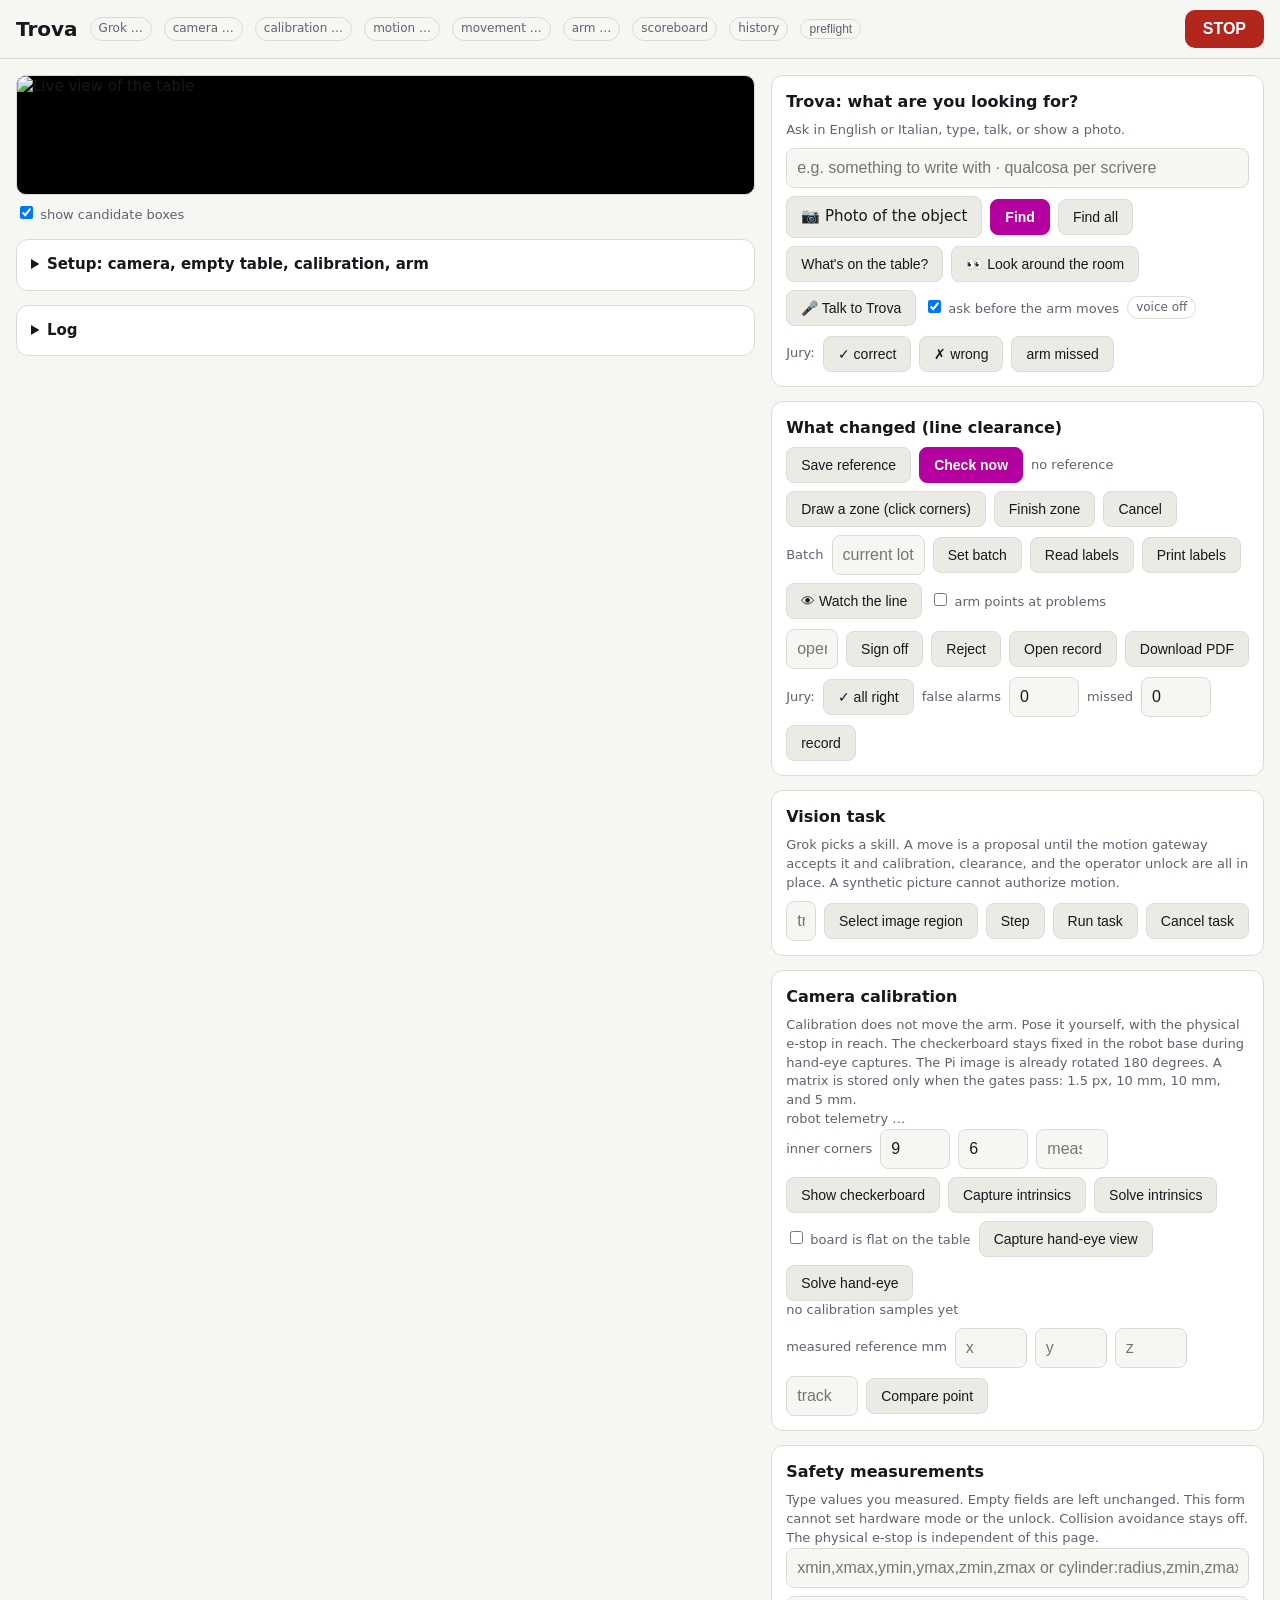
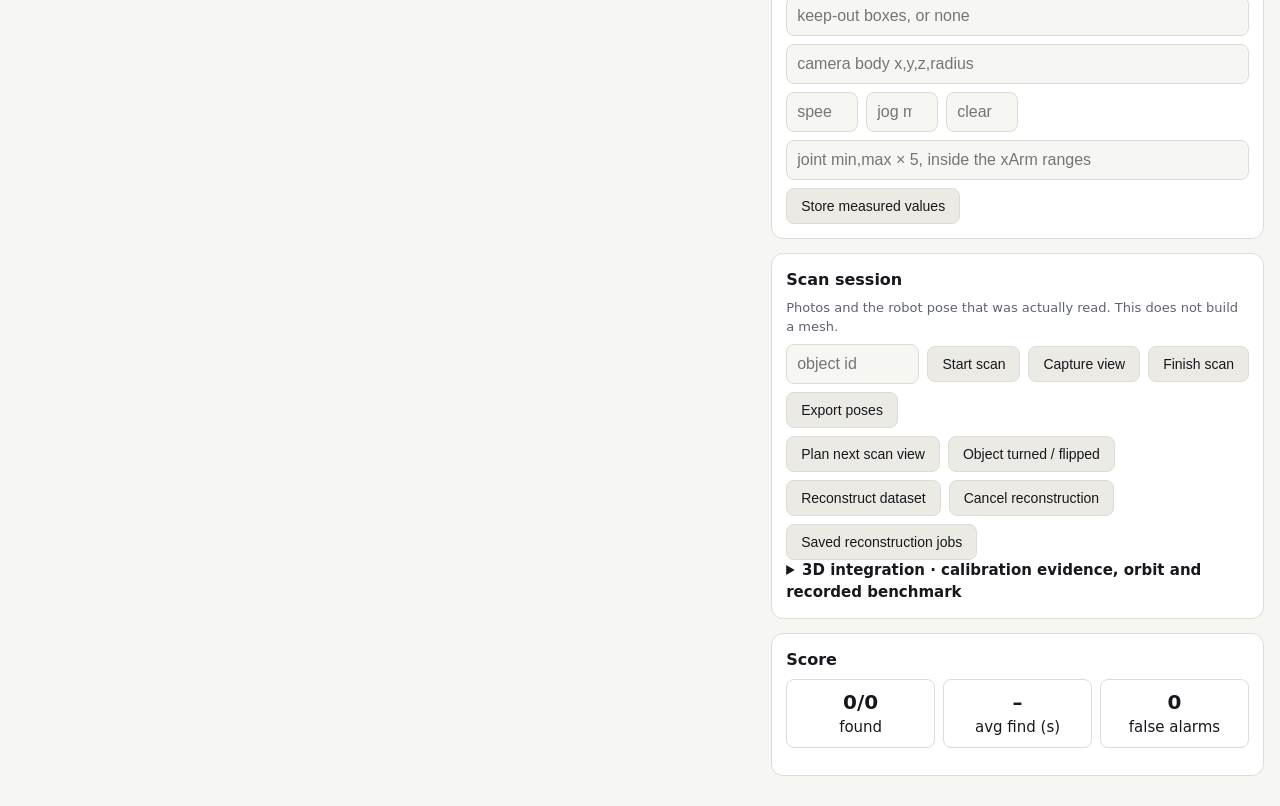
==== commit 81e150a6: "Qualify calibration providers and preserve visual object identity" ====
--- a/trova/static/index.html
+++ b/trova/static/index.html
@@ -469,17 +469,29 @@
 }
 
 // Frozen image coordinates are bound to a snapshot id, never the moving live stream.
-let regionSnapshot = null, regionPicture = null, regionStart = null;
+let regionSnapshot = null, regionPicture = null, regionStart = null, regionReferenceObject = null;
+let lastSelectedRegion = null;
 async function openRegionSelection() {
   const d = await call('/api/scene', {method: 'POST'});
-  regionSnapshot = d.snapshot;
+  regionReferenceObject = null;
+  displayRegionSnapshot(d.snapshot);
+}
+function displayRegionSnapshot(snapshot) {
+  regionSnapshot = snapshot;
   regionPicture = new Image();
   regionPicture.onload = () => {
     const canvas = $('regionCanvas');
     canvas.width = regionSnapshot.width; canvas.height = regionSnapshot.height;
-    paintRegions(); $('regionStatus').textContent = ''; $('regionDialog').showModal();
+    paintRegions(); $('regionStatus').textContent = regionReferenceObject ? 'Click a visible point on the support plane within this object region. Do not click the cup rim or object top.' : ''; $('regionDialog').showModal();
   };
   regionPicture.src = '/files/' + regionSnapshot.image;
+}
+async function markSupportPoint() {
+  const state = await call('/api/state');
+  const snapshot = state.inventory && state.inventory.snapshot;
+  if (!lastSelectedRegion || !snapshot) return toast('Select an object first.');
+  regionReferenceObject = lastSelectedRegion;
+  displayRegionSnapshot(snapshot);
 }
 function paintRegions(end) {
   const ctx = $('regionCanvas').getContext('2d');
@@ -505,6 +517,14 @@
 $('regionCanvas').onpointerup = async ev => {
   if (!regionStart) return;
   const end = regionPoint(ev), start = regionStart; regionStart = null;
+  if (regionReferenceObject) {
+    try {
+      await json('/api/select/reference', {snapshot_id: regionSnapshot.id, track_id: regionReferenceObject.track_id,
+        pixel: end, kind: 'support_plane_point', confirm: true});
+      $('regionDialog').close();
+    } catch (e) { $('regionStatus').textContent = e.detail || e.error || 'Reference failed'; }
+    return;
+  }
   const data = {snapshot_id: regionSnapshot.id, label: $('regionLabel').value};
   if (Math.hypot(end[0]-start[0],end[1]-start[1]) < 6) data.point = end;
   else data.box = [Math.min(start[0],end[0]), Math.min(start[1],end[1]), Math.max(start[0],end[0]), Math.max(start[1],end[1])];
@@ -556,6 +576,7 @@
   el.className = 'result show st-' + (d.status === 'selected' ? 'found' : d.status === 'clarify' ? 'clarify' : 'not_found');
   let h = '';
   if (d.status === 'selected' && d.object) {
+    lastSelectedRegion = d.object;
     const o = d.object;
     h = `<div class="big">Selected: ${esc(o.name || ('object ' + o.track_id))}</div>` +
         `<div>track ${o.track_id} · box ${o.box_id} · confidence ${o.confidence}` +
@@ -565,6 +586,7 @@
       (d.candidates || []).map(o => `<button onclick="pickObject(${Number(o.track_id)})">${o.track_id} ${esc(o.name || '')}</button>`).join('') +
       `</div>`;
   } else h = `<div class="big">Not in this photo</div>`;
+  if (d.object) h += '<button onclick="markSupportPoint()">Mark support-plane point</button>';
   if (d.authoritative === false) h += `<div style="color:var(--warn)">Recognition is not live. This selection cannot authorize motion.</div>`;
   h += `<div class="muted">${esc(d.reason || '')}</div>`;
   el.innerHTML = h;
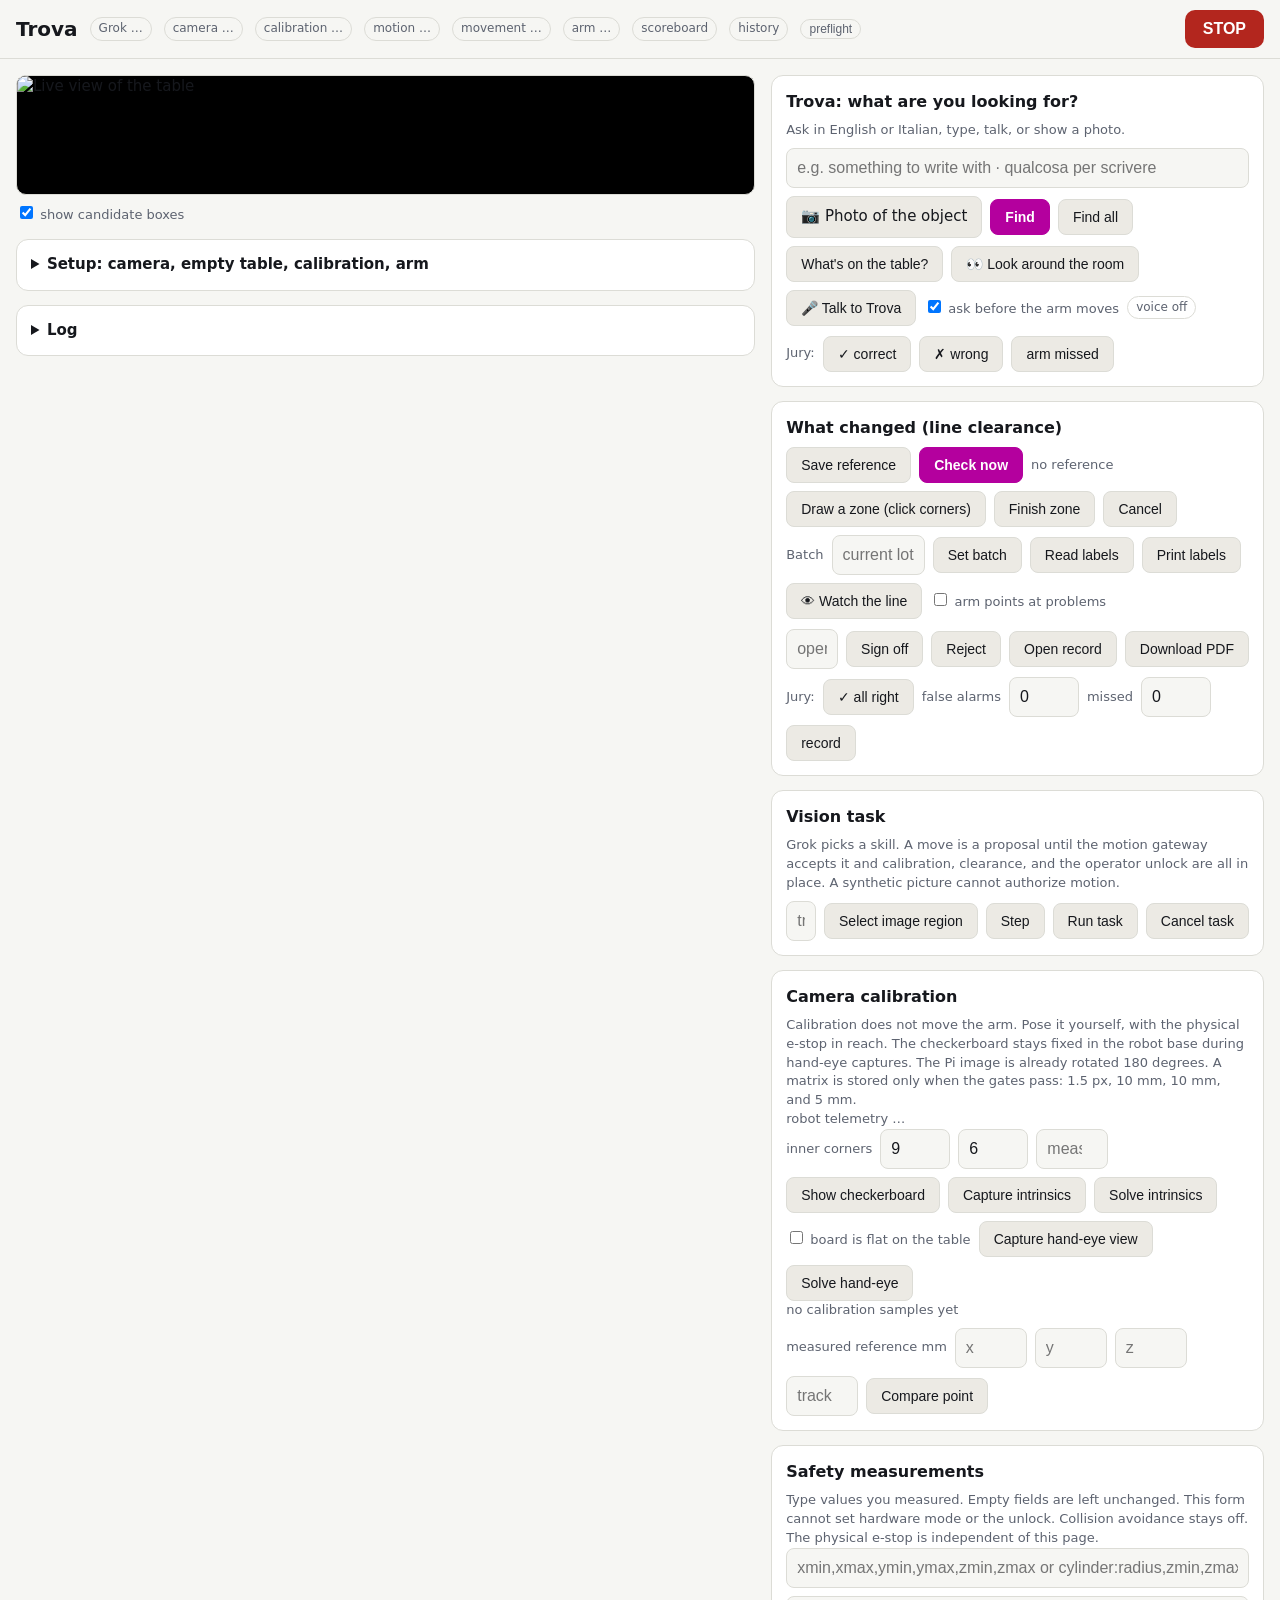
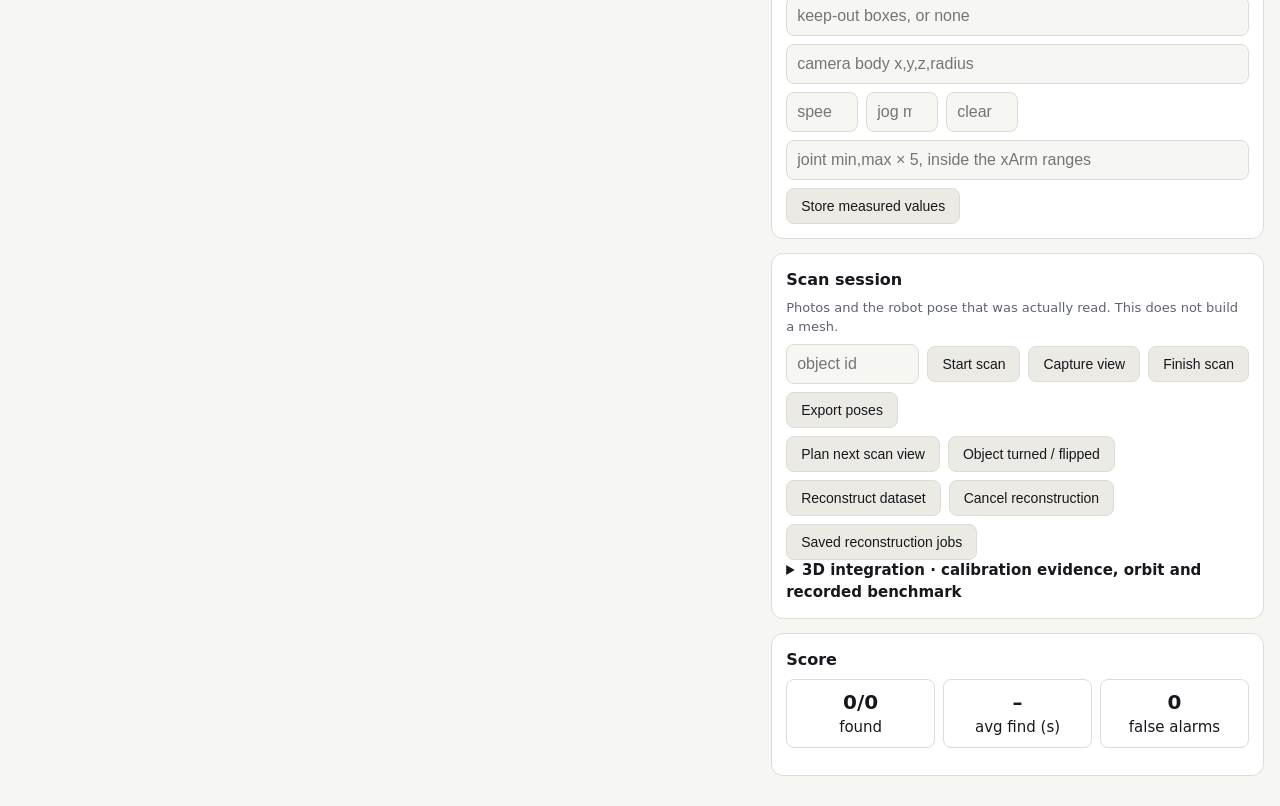
==== commit 53369fbb: "Integrate qualified five-axis approaches and bounded orbit execution" ====
--- a/trova/static/index.html
+++ b/trova/static/index.html
@@ -686,7 +686,7 @@
   try {
     const d = await call('/api/integration/evidence');
     const c = d.current_compatibility || d.calibration || {};
-    $('m5evidence').textContent = 'Historical calibration · inactive for motion. ' +
+    $('m5evidence').textContent = 'Calibration provider: ' + (c.active_provider || 'image_space') + '. Motion still requires geometry qualification and operator authorization. ' +
       (c.reasons || []).join(' ') + ' ' + (d.reason || '') + '\n' + JSON.stringify(d);
     $('m5evidence').style.overflowWrap = 'anywhere';
   } catch(e) { $('m5evidence').textContent = String(e); }
@@ -784,11 +784,13 @@
     `<div class="muted">${esc(camState)} · Grok ${esc(d.grok_mode || (d.authoritative ? 'live' : 'not live'))} · calibration ${d.calibration_valid ? 'valid' : 'not valid'} · motion ${prop ? 'proposed' : 'not proposed'} · movement ${d.hardware_moved ? 'executed' : 'not executed'}</div>` +
     (d.motion_lock ? `<div style="color:var(--warn)">${esc(d.motion_lock)}</div>` : '') +
     (blocks ? `<ul class="changes">${blocks}</ul>` : '') +
-    (prop ? `<div class="muted">proposed observation target ${esc(prop.join(', '))} mm · geometry ${esc((d.proposal && d.proposal.geometry_source) || 'unknown')} · IK ${d.proposal && d.proposal.ik_verified ? 'confirmed by the controller' : 'not confirmed'} · authorized ${d.proposal && d.proposal.execution_authorized ? 'yes' : 'no'} · collision avoidance: no</div>` : '') +
+    (prop ? `<div class="muted">proposed observation target ${esc(prop.join(', '))} mm · geometry ${esc((d.proposal && d.proposal.geometry_source) || 'unknown')} · IK ${d.proposal && d.proposal.ik_verified ? (d.proposal.ik_source === 'imported_five_axis_camera_ik' ? 'five-axis numerical solution' : 'confirmed by the controller') : 'not confirmed'} · authorized ${d.proposal && d.proposal.execution_authorized ? 'yes' : 'no'} · collision avoidance: no</div>` : '') +
     (d.proposal && d.proposal.duration_s != null ? `<div class="muted">straight-line estimate ${esc(d.proposal.duration_s)} s${d.proposal.duration_is_straight_line_estimate ? '' : ''}</div>` : '') +
     (d.timings ? `<div class="muted">stage times ${esc(Object.keys(d.timings).filter(k => d.timings[k] && d.timings[k].last_s != null).map(k => k + ' ' + d.timings[k].last_s + 's').join(' · '))} · realtime not claimed</div>` : '') +
     (traj.length ? `<div class="muted">straight-line samples ${esc(traj.map(p => p.join(', ')).join(' → '))} mm</div>` : '') +
     (safety ? `<div class="muted">gateway ${esc(d.proposal.status || '')}: workspace ${esc(safety.workspace || '')} · clearance ${esc(safety.clearance || '')} · keep-out ${esc(safety.keep_out || 'not_assessed')} · motion ${d.proposal.allow_motion ? 'allowed' : 'not sent'} · collision avoidance: no</div>` : '') +
+    (d.approach_plan ? `<div><b>Five-axis approach</b>: ${esc(d.approach_plan.reason)} · camera axis targets the measured object reference · collision avoidance not claimed</div>` : '') +
+    (safety && safety.trajectory_certificate ? `<div>Bounded model intervals: ${esc(safety.trajectory_certificate.intervals || 0)} · minimum modeled clearance ${esc(safety.trajectory_certificate.minimum_model_clearance_mm ?? 'unknown')} mm · controller tracking requires qualification</div>` : '') +
     (d.scan_plan ? `<div><b>Scan viewpoints</b>: ${esc(d.scan_plan.reason)} · surface coverage unknown</div><ul>` + (d.scan_plan.candidates || []).map(v =>
       `<li>${esc(v.id)} · ${v.validated ? 'validated' : 'blocked'} · IK ${v.ik_verified ? 'checked' : 'unverified'} · plane overlap ${v.plane_overlap_fraction == null ? 'unknown' : Math.round(v.plane_overlap_fraction * 100) + '%'} · ${esc(v.reason || '')}</li>`).join('') + '</ul>' : '') +
     (steps ? `<ul class="changes">${steps}</ul>` : '');
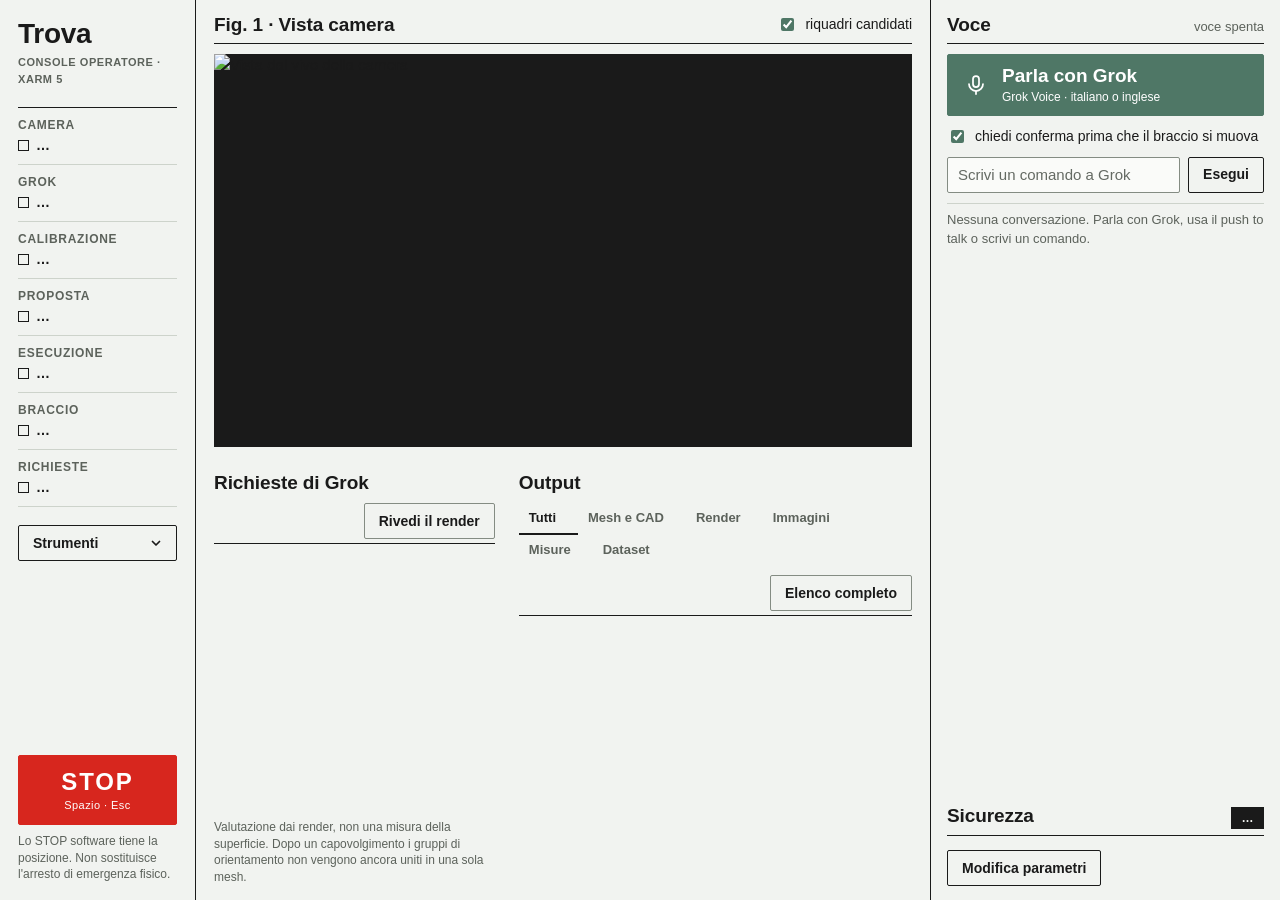
==== commit 305a206c: "Integrate V2 localization and complete Trova robotics pipeline" ====
--- a/trova/static/index.html
+++ b/trova/static/index.html
@@ -1,214 +1,631 @@
 <!doctype html>
-<html lang="en">
+<html lang="it">
 <head>
 <meta charset="utf-8">
 <meta name="viewport" content="width=device-width, initial-scale=1">
 <title>Trova</title>
 <link rel="icon" href="data:,">
 <style>
-:root{--bg:#f6f6f3;--panel:#fff;--ink:#16181d;--muted:#5d6370;--line:#dcdcd6;--accent:#b4009e;--ok:#137333;--bad:#b3261e;--warn:#9a6700;--btn:#eceae4}
-@media (prefers-color-scheme:dark){:root{--bg:#121316;--panel:#1b1d22;--ink:#eceef2;--muted:#9aa0ab;--line:#2c2f36;--accent:#ff5ee8;--ok:#5cc985;--bad:#ff7a70;--warn:#e0b04c;--btn:#262931}}
-*{box-sizing:border-box}body{margin:0;font:15px/1.45 system-ui,-apple-system,Segoe UI,sans-serif;background:var(--bg);color:var(--ink)}
-header{display:flex;flex-wrap:wrap;gap:8px 12px;align-items:center;padding:10px 16px;border-bottom:1px solid var(--line);position:sticky;top:0;background:var(--bg);z-index:5}
-h1{font-size:20px;margin:0}h2{font-size:16px;margin:0 0 8px}.badge{font-size:12px;padding:2px 8px;border-radius:99px;border:1px solid var(--line);color:var(--muted)}
-.badge.live{color:var(--ok);border-color:var(--ok)}.badge.mock{color:var(--warn);border-color:var(--warn)}
-#stop{margin-left:auto;background:var(--bad);color:#fff;border:0;border-radius:10px;font-weight:700;padding:10px 18px;font-size:16px}
-main{display:grid;grid-template-columns:minmax(0,1.5fr) minmax(320px,1fr);gap:16px;padding:16px;max-width:1500px;margin:0 auto}
-main>section{min-width:0}.row>*{min-width:0}
-@media (max-width:600px){#armst{order:9;flex-basis:100%;text-align:left;border:0;padding:0}}
-@media (max-width:900px){main{grid-template-columns:minmax(0,1fr);padding:12px 16px}#viewcol{order:2}#ctrlcol{order:1}}
-.panel{background:var(--panel);border:1px solid var(--line);border-radius:12px;padding:14px;margin-bottom:14px}
-#live{width:100%;border-radius:10px;border:1px solid var(--line);display:block;cursor:crosshair;background:#000;min-height:120px}
-.row{display:flex;gap:8px;flex-wrap:wrap;align-items:center}.row+.row{margin-top:8px}
-input[type=text],input[type=number]{flex:1;min-width:0;padding:10px;border-radius:8px;border:1px solid var(--line);background:var(--bg);color:var(--ink);font-size:16px}
-input[type=number]{flex:0 0 72px;width:72px}
-button{padding:9px 14px;border-radius:8px;border:1px solid var(--line);background:var(--btn);color:var(--ink);font-size:14px;cursor:pointer}
-button.primary{background:var(--accent);color:#fff;border-color:var(--accent);font-weight:600}button:disabled{opacity:.5}
-.result{margin-top:10px;padding:10px;border-radius:8px;border:1px solid var(--line);display:none}
-.result.show{display:block}.st-found{border-color:var(--ok)}.st-not_found{border-color:var(--bad)}.st-clarify{border-color:var(--warn)}
-.muted{color:var(--muted);font-size:13px}.big{font-size:18px;font-weight:600}
-.thumbs{display:grid;grid-template-columns:1fr 1fr;gap:8px;margin-top:8px}.thumbs img{width:100%;border-radius:6px;border:1px solid var(--line)}
-ul.changes{padding-left:18px;margin:8px 0}li.risk-high{color:var(--bad)}li.risk-medium{color:var(--warn)}
-.score{display:grid;grid-template-columns:repeat(3,minmax(0,1fr));gap:8px;text-align:center}.score div{border:1px solid var(--line);border-radius:8px;padding:8px}.score b{display:block;font-size:20px}
-details summary{cursor:pointer;font-weight:600}#log{max-height:260px;overflow:auto;font:12px/1.4 ui-monospace,Menlo,monospace}
-.mode{font-size:13px;padding:6px 10px;border-radius:8px;background:var(--btn);display:none;margin-top:8px}.mode.on{display:block}
-label.file{padding:9px 14px;border-radius:8px;border:1px solid var(--line);background:var(--btn);cursor:pointer}label.file input{display:none}
+@font-face{font-family:"Archivo";src:url(/static/fonts/archivo-latin.woff2) format("woff2");font-weight:400 800;font-stretch:75% 100%;font-display:swap}
+@font-face{font-family:"JetBrains Mono";src:url(/static/fonts/jetbrainsmono-latin.woff2) format("woff2");font-weight:400 600;font-display:swap}
+:root{
+  --paper:#F1F3F0;--paper-deep:#E3E8E2;--field:#FAFBF9;--ink:#1A1A1A;--mute:#5C625B;--rule:#CDD3CB;--rule-strong:#848C83;
+  --green:#7FA392;--green-deep:#4F7766;--green-wash:#E1EAE4;
+  --ochre:#E0A526;--ochre-ink:#7A5200;--ochre-wash:#F6E6BC;
+  --red:#D7261E;--red-deep:#A81C16;--red-wash:#F8DEDB;
+  --frame:#1A1A1A;
+  /* names the result renderers already use */
+  --ok:var(--green-deep);--bad:var(--red);--warn:var(--ochre-ink);--line:var(--rule);--bg:var(--paper);--btn:var(--paper-deep);--muted:var(--mute);--accent:var(--green-deep);--panel:var(--paper);
+  --rail:212px;--side:384px;
+  --ease:cubic-bezier(.16,1,.3,1);
+}
+*{box-sizing:border-box}
+[hidden]{display:none!important}
+html{scrollbar-color:var(--rule-strong) transparent;-webkit-text-size-adjust:100%}
+body{margin:0;background:var(--paper);color:var(--ink);font:15px/1.5 "Archivo",Arial,sans-serif;caret-color:var(--green-deep);accent-color:var(--green-deep)}
+::selection{background:var(--ochre-wash);color:var(--ink)}
+:focus-visible{outline:2px solid var(--green-deep);outline-offset:2px}
+a{color:var(--ink);text-underline-offset:3px;text-decoration-thickness:1px}
+a:hover{color:var(--green-deep)}
+h1,h2,h3,p,ol,ul,dl,dd,dt,figure{margin:0}
+.mono,.mono *{font-family:"JetBrains Mono",ui-monospace,monospace;font-variant-numeric:tabular-nums;font-size:.92em}
+.muted{color:var(--mute);font-size:13px}
+.k{font-size:12px;font-weight:600;font-stretch:87.5%;letter-spacing:.06em;text-transform:uppercase;color:var(--mute)}
+.big{font-size:17px;font-weight:700;line-height:1.3}
+.wrap{overflow-wrap:anywhere}
+.ell{white-space:nowrap;overflow:hidden;text-overflow:ellipsis;min-width:0}
+h2{font-size:19px;font-weight:800;line-height:1.2;letter-spacing:-.005em}
+h2:focus{outline:none}
+
+/* controls */
+button,.btn{font:600 14px/1.2 "Archivo",Arial,sans-serif;color:var(--ink);background:transparent;border:1px solid var(--ink);border-radius:2px;padding:8px 14px;cursor:pointer;text-decoration:none;display:inline-flex;align-items:center;gap:8px;min-height:36px}
+button:hover,.btn:hover{background:var(--paper-deep);color:var(--ink)}
+button:active{background:var(--ink);color:var(--paper)}
+button:disabled{opacity:.45;cursor:not-allowed;background:transparent;color:var(--ink)}
+button.primary{background:var(--green-deep);border-color:var(--green-deep);color:#fff}
+button.primary:hover{background:#436656;color:#fff}
+button.quiet{border-color:var(--rule-strong)}
+input[type=text],input[type=number],select,textarea{font:15px/1.3 "Archivo",Arial,sans-serif;color:var(--ink);background:var(--field);border:1px solid var(--rule-strong);border-radius:2px;padding:7px 10px;min-height:36px;min-width:0}
+input:focus,select:focus,textarea:focus{border-color:var(--ink);outline:2px solid var(--green-deep);outline-offset:1px}
+input::placeholder,textarea::placeholder{color:#646A63}
+input[type=number]{width:96px}
+textarea{width:100%;font-family:"JetBrains Mono",monospace;font-size:13px}
+label{display:inline-flex;align-items:center;gap:8px}
+.check{font-size:14px;color:var(--ink)}
+.row{display:flex;gap:8px;flex-wrap:wrap;align-items:center}.row+.row{margin-top:8px}.row>*{min-width:0}
+.field{display:flex;flex-direction:column;gap:4px;align-items:stretch}
+.field>span{font-size:12px;font-weight:600;color:var(--mute)}
+.grow{flex:1 1 200px}
+label.file{border:1px solid var(--ink);padding:8px 14px;cursor:pointer;font-weight:600;font-size:14px;min-height:36px}
+label.file:hover{background:var(--paper-deep)}
+label.file input{position:absolute;opacity:0;width:1px;height:1px}
+
+/* rail: name, status, tools, STOP */
+.rail{display:flex;flex-direction:column;padding:20px 18px 18px;background:var(--paper);min-height:0}
+.brand h1{font-size:28px;font-weight:800;letter-spacing:-.01em;line-height:1}
+.brand p{margin-top:6px;font-size:11px;color:var(--mute);font-weight:600;font-stretch:87.5%;letter-spacing:.05em;text-transform:uppercase}
+.statuslist{margin-top:20px;border-top:1px solid var(--ink)}
+.stat{padding:8px 0;border-bottom:1px solid var(--rule);display:flex;flex-direction:column;gap:1px;min-width:0}
+.badge{font-size:14px;font-weight:600;display:flex;align-items:center;gap:7px;white-space:nowrap;overflow:hidden;text-overflow:ellipsis}
+.badge::before{content:"";width:9px;height:9px;flex:none;border:1.5px solid var(--ink)}
+.badge.live::before{background:var(--green-deep);border-color:var(--green-deep)}
+.badge.mock::before{background:var(--ochre);border-color:var(--ochre)}
+.badge.bad::before{background:var(--red);border-color:var(--red)}
+#toolsbtn{width:100%;justify-content:space-between;margin-top:18px}
+#toolsbtn[aria-expanded=true]{background:var(--ink);color:var(--paper)}
+#toolsbtn svg{transition:transform .2s var(--ease)}#toolsbtn[aria-expanded=true] svg{transform:rotate(180deg)}
+.menu{border:1px solid var(--ink);border-top:0;background:var(--field);padding:4px 0;overflow:auto;min-height:0}
+.menu .grp{padding:8px 12px 2px}
+.menu button,.menu a{width:100%;border:0;border-radius:0;display:flex;align-items:center;justify-content:flex-start;padding:7px 12px;min-height:32px;font:500 14px/1.2 "Archivo",Arial,sans-serif;background:transparent;text-decoration:none;color:var(--ink);text-align:left}
+.menu button:hover,.menu a:hover,.menu button:focus-visible,.menu a:focus-visible{background:var(--green-wash);color:var(--ink);outline:none}
+.menu button[aria-current=true]{font-weight:700;background:var(--green-wash)}
+.menu hr{border:0;border-top:1px solid var(--rule);margin:4px 0}
+.menu small{margin-left:auto;color:var(--mute);font-size:11px}
+.railfoot{margin-top:auto;padding-top:14px;display:flex;flex-direction:column;gap:8px}
+#stop{width:100%;background:var(--red);border-color:var(--red);color:#fff;font-size:24px;font-weight:800;letter-spacing:.08em;flex-direction:column;gap:2px;padding:12px 0;min-height:70px}
+#stop:hover{background:var(--red-deep)}
+#stop small{font-size:11px;font-weight:500;letter-spacing:.04em}
+.railfoot .muted{font-size:12px;line-height:1.35}
+.rail:has(#toolsmenu:not([hidden])) .railfoot .muted{display:none}
+
+/* work column: Fig. 1, outputs, an open tool */
+.work{padding:16px 24px;min-width:0;display:flex;flex-direction:column;gap:12px}
+#alarm{display:none;background:var(--red);color:#fff;padding:10px 14px;font-weight:600}
+#alarm button{border-color:#fff;color:#fff;margin-left:10px;min-height:30px;padding:4px 10px}#alarm button:hover{background:var(--red-deep)}#alarm a{color:#fff}
+.fighead{display:flex;align-items:baseline;gap:8px 16px;border-bottom:1px solid var(--ink);padding-bottom:6px;flex-wrap:wrap}
+.fighead h2{flex:none}
+.fighead .tail{margin-left:auto;display:flex;gap:6px 16px;align-items:baseline;min-width:0;flex-wrap:wrap}
+.figrow{display:flex;flex-direction:column;gap:8px;margin-top:10px;min-height:0}
+.figbox{position:relative;width:100%;aspect-ratio:var(--ar,16/9);container-type:size}
+.frame{position:relative;background:var(--frame);overflow:hidden;width:min(100cqw,calc(100cqh * var(--arn,1.7778)));height:min(100cqh,calc(100cqw / var(--arn,1.7778)));margin:0 auto}
+#live{position:absolute;inset:0;width:100%;height:100%;object-fit:contain;display:block;cursor:crosshair}
+#callouts{position:absolute;inset:0;width:100%;height:100%;pointer-events:none;overflow:visible}
+#callouts .lead{stroke-dasharray:1;stroke-dashoffset:0;animation:draw .42s var(--ease) both}
+@keyframes draw{from{stroke-dashoffset:1}to{stroke-dashoffset:0}}
+#camoff{position:absolute;inset:0;display:none;place-items:center;text-align:center;color:var(--paper);padding:24px}
+#camoff b{display:block;font-size:19px;margin-bottom:6px}
+.banners{position:absolute;left:10px;right:10px;top:10px;display:flex;flex-direction:column;gap:6px;pointer-events:none}
+.mode{display:none;background:var(--ochre-wash);padding:7px 12px;font-size:14px;align-items:center;gap:12px;flex-wrap:wrap;pointer-events:none}.mode.on{display:flex}
+.mode button{min-height:30px;padding:4px 10px;pointer-events:auto}
+#fignotes{max-height:6em;overflow:auto}
+.capwrap{min-width:0;display:flex;flex-direction:column;gap:6px}
+.captions{list-style:none;padding:0;display:flex;gap:10px 22px;flex-wrap:wrap}
+.captions li{display:flex;gap:8px;align-items:baseline;font-size:13px;line-height:1.35;min-width:0;max-width:100%}
+.captions li b{font-size:14px}
+.num{width:22px;height:22px;flex:none;border-radius:50%;display:inline-grid;place-items:center;font:700 12px "Archivo",sans-serif;background:var(--ochre);color:var(--ink);align-self:center}
+.captions .stale{color:var(--ochre-ink)}
+.notes{list-style:none;padding:0;display:flex;flex-wrap:wrap;gap:2px 18px;font-size:13px;color:var(--mute)}
+.notes li b{color:var(--ink);font-weight:600}
+
+/* outputs strip */
+.outhead{display:flex;align-items:center;gap:8px 14px;flex-wrap:wrap;border-bottom:1px solid var(--ink);padding-bottom:4px}
+.outhead .tail{margin-left:auto;display:flex;gap:10px;align-items:center}
+.tabs{display:flex;gap:0;flex-wrap:wrap}
+.tabs button{border:0;border-bottom:2px solid transparent;border-radius:0;padding:6px 10px;min-height:32px;font-weight:600;font-size:13px;color:var(--mute);white-space:nowrap}
+.tabs button[aria-selected=true]{color:var(--ink);border-bottom-color:var(--ink)}
+.tabs button span{font:500 11px "JetBrains Mono",monospace;margin-left:4px}
+.strip{display:grid;grid-auto-flow:column;grid-auto-columns:clamp(150px,13vw,210px);gap:14px;overflow-x:auto;overflow-y:hidden;padding:10px 0 6px;min-height:0}
+.cell{display:flex;flex-direction:column;gap:3px;min-height:0;min-width:0;border-top:2px solid var(--ink);padding-top:6px}
+.cell .code{font:600 12px "JetBrains Mono",monospace;color:var(--green-deep)}
+.cell .th{flex:1 1 auto;min-height:34px;background:var(--paper-deep);display:grid;place-items:center;overflow:hidden}
+.cell .th img{width:100%;height:100%;object-fit:cover;display:block}
+.cell .th .v{font:600 17px "JetBrains Mono",monospace;padding:0 8px;text-align:center}
+.cell b{font-size:13px;line-height:1.3;display:-webkit-box;-webkit-line-clamp:2;-webkit-box-orient:vertical;overflow:hidden}
+.cell .sub2{font-size:12px;color:var(--mute)}
+.cell .act{display:flex;gap:10px;font-size:13px;font-weight:600}
+.empty{padding:14px 0;color:var(--mute);max-width:70ch;font-size:14px}
+
+/* Grok's requests to the operator, beside the outputs */
+.deck{display:grid;grid-template-columns:minmax(240px,5fr) minmax(0,7fr);gap:24px;min-height:0}
+#sec-requests,#sec-output{display:flex;flex-direction:column;min-height:0;min-width:0}
+.reqhead{display:flex;align-items:center;gap:8px 12px;flex-wrap:wrap;border-bottom:1px solid var(--ink);padding-bottom:4px;min-height:41px}
+.reqhead .tail{margin-left:auto;display:flex;gap:10px;align-items:center;min-width:0}
+#reqlist{padding-top:4px;min-height:0}
+.reqsum{font-size:14px;margin:6px 0 2px}
+.reqs{list-style:none;padding:0;display:flex;flex-direction:column}
+.req{display:grid;grid-template-columns:24px minmax(0,1fr) auto;gap:4px 10px;padding:10px 0;border-bottom:1px solid var(--rule)}
+.req .rq{display:flex;flex-direction:column;gap:4px;min-width:0}
+.req .rq b{font-size:15px;line-height:1.35}
+.req .rq .why{font-size:13px;color:var(--mute);line-height:1.4}
+.req.done .rq b,.req.skipped .rq b{color:var(--mute);font-weight:600;text-decoration:line-through;text-decoration-thickness:1px}
+.req .row button{min-height:32px;padding:5px 12px}
+.req .ev img{width:92px;height:68px;object-fit:cover;border:1px solid var(--rule);display:block;background:var(--paper-deep)}
+.reqfoot{font-size:12px;color:var(--mute);margin-top:6px;flex:none;line-height:1.4}
+#reqnote:empty{display:none}
+#reqnote{font-size:13px;background:var(--green-wash);padding:6px 10px;margin-top:6px}
+
+/* tools (opened from Strumenti) */
+.tool .sechead{display:flex;justify-content:space-between;align-items:baseline;gap:12px;border-bottom:1px solid var(--ink);padding-bottom:6px;flex-wrap:wrap}
+.tool .body{margin-top:12px;display:flex;flex-direction:column;gap:10px}
+.tool .body>.row+.row{margin-top:0}
+.tool p.note{font-size:13px;color:var(--mute);max-width:72ch}
+.sub{margin-top:6px;padding-top:10px;border-top:1px solid var(--rule)}
+.sub>.k{display:block;margin-bottom:8px}
+details.more>summary{cursor:pointer;font-weight:600;font-size:14px;padding:8px 0;list-style:none;display:flex;align-items:center;gap:8px}
+details.more>summary::-webkit-details-marker{display:none}
+details.more>summary svg{transition:transform .2s var(--ease)}details.more[open]>summary svg{transform:rotate(180deg)}
+table.out{width:100%;border-collapse:collapse;font-size:14px}
+table.out th{text-align:left;font-size:12px;font-weight:600;color:var(--mute);padding:8px 10px 6px 0;border-bottom:1px solid var(--ink);font-stretch:87.5%;letter-spacing:.04em;text-transform:uppercase}
+table.out td{padding:8px 10px 8px 0;border-bottom:1px solid var(--rule);vertical-align:top}
+table.out td.code{font:600 13px "JetBrains Mono",monospace;color:var(--green-deep);white-space:nowrap;width:54px}
+table.out td.pv{width:108px}table.out td.pv img{width:96px;height:54px;object-fit:cover;display:block;border:1px solid var(--rule);background:var(--paper-deep)}
+table.out td.pv .ph{width:96px;height:54px;background:var(--paper-deep)}
+table.out .sub2{font-size:13px;color:var(--mute);margin-top:2px}
+table.out td.act{white-space:nowrap;text-align:right}table.out td.act a{margin-left:10px;font-weight:600}
+table.out td.tm{white-space:nowrap;color:var(--mute)}
+.formgrid{display:grid;grid-template-columns:1fr 1fr;gap:10px}
+.formgrid .wide{grid-column:1/-1}
+.formgrid input{width:100%}
+.unchecked{padding-left:18px;font-size:13px;color:var(--mute)}
+
+/* results */
+.result{display:none;padding:8px 0 4px;border-top:2px solid var(--ink)}
+.result.show{display:block}
+.result+.result.show{margin-top:10px}
+.st-found{border-top-color:var(--green-deep)}.st-not_found{border-top-color:var(--red)}.st-clarify{border-top-color:var(--ochre)}
+.result>div+div{margin-top:6px}
+.thumbs{display:grid;grid-template-columns:repeat(2,minmax(0,1fr));gap:8px;margin-top:8px}.thumbs img{width:100%;display:block;border:1px solid var(--rule)}
+ul.changes{padding-left:18px;margin:6px 0}ul.changes li{padding:2px 0}li.risk-high{color:var(--red-deep)}li.risk-medium{color:var(--ochre-ink)}
+.tag{display:inline-block;padding:1px 8px;font-size:12px;font-weight:700;background:var(--ochre-wash);color:var(--ink)}
+.tag.ok{background:var(--green-wash)}.tag.bad{background:var(--red-wash);color:var(--red-deep)}
+
+/* side column: voice, safety */
+.side{padding:16px 20px;display:flex;flex-direction:column;gap:18px;min-width:0}
+.sechead{display:flex;justify-content:space-between;align-items:baseline;gap:12px;border-bottom:1px solid var(--ink);padding-bottom:6px}
+#sec-voice{display:flex;flex-direction:column;gap:10px;min-height:0}
+#voicebtn{width:100%;min-height:62px;justify-content:flex-start;gap:14px;padding:10px 16px;background:var(--green-deep);border-color:var(--green-deep);color:#fff;text-align:left;flex:none}
+#voicebtn:hover{background:#436656}
+#voicebtn .t{display:flex;flex-direction:column;gap:2px}#voicebtn .t b{font-size:19px;font-weight:800}#voicebtn .t small{font-size:12px;font-weight:500}
+#voicebtn.on{background:var(--ink);border-color:var(--ink)}
+#voicebtn.unavail{background:transparent;border-color:var(--rule-strong);color:var(--mute)}
+#voicebtn.unavail:hover{background:var(--paper-deep)}
+#voicebtn.unavail .t b{color:var(--ink);font-size:16px}
+#voicebtn .dot{width:10px;height:10px;border-radius:50%;background:#fff;margin-left:auto;opacity:0}
+#voicebtn.on .dot{opacity:1;animation:pulse 1.4s ease-out infinite}
+@keyframes pulse{0%{box-shadow:0 0 0 0 rgba(255,255,255,.55)}100%{box-shadow:0 0 0 10px rgba(255,255,255,0)}}
+#pttrow{flex:none}
+#vlog{font-size:14px;overflow:auto;min-height:40px;border-top:1px solid var(--rule)}
+#vlog:empty::before{content:"Nessuna conversazione. Parla con Grok, usa il push to talk o scrivi un comando.";color:var(--mute);font-size:13px;display:block;padding-top:6px}
+#vlog>div{padding:5px 0;border-bottom:1px solid var(--rule)}#vlog b{margin-right:6px}
+#results{overflow:auto;min-height:0}
+#results:not(:has(.result.show)){display:none}
+.cmd{display:flex;gap:8px;flex:none}.cmd input{flex:1}
+#sec-safety{flex:none}
+.facts2{display:grid;grid-template-columns:1fr 1fr;gap:0 16px;margin-top:4px}
+.fact{padding:5px 0;border-bottom:1px solid var(--rule);min-width:0}
+.fact .k{display:block;letter-spacing:.04em}
+.fact .v{font-size:14px;font-weight:600;display:block;overflow:hidden;text-overflow:ellipsis;white-space:nowrap}
+.miss{background:var(--ochre-wash);padding:0 6px;font-weight:600;font-size:13px}
+.armline{margin-top:8px;font-size:13px;line-height:1.45;color:var(--ink)}
+.armline .k{margin-right:6px}
+.modechip{background:var(--ink);color:var(--paper);padding:2px 10px;font-weight:700;font-size:12px;letter-spacing:.05em;text-transform:uppercase}
+.modechip.hw{background:var(--red)}
+.safeact{margin-top:10px}
+
+dialog{border:1px solid var(--ink);border-radius:0;background:var(--paper);color:var(--ink);padding:20px;max-width:92vw;max-height:92vh}
+dialog::backdrop{background:rgba(26,26,26,.45)}
+
+/* the whole console on one screen: nothing scrolls except inside its own box */
+@media (min-width:1100px) and (min-height:600px){
+  body{display:grid;grid-template-columns:var(--rail) minmax(0,1fr) var(--side);height:100vh;overflow:hidden}
+  .rail{height:100vh;border-right:1px solid var(--ink);overflow:hidden}
+  .menu{flex:0 1 auto}
+  .work{height:100vh;overflow:hidden;min-height:0}
+  #sec-camera{flex:0 1 auto;min-height:0;display:flex;flex-direction:column}
+  .figrow{flex:0 1 auto}
+  .figbox{flex:0 1 auto;min-height:150px}
+  .capwrap{flex:none}
+  .captions li{max-width:48%}
+  .deck{flex:1 1 0;min-height:150px}
+  .strip{flex:1 1 0}
+  #reqlist{flex:1 1 0;overflow:auto}
+  #toolarea{display:none}
+  body.tool-open .deck{display:none}
+  body.tool-open #toolarea{display:block;flex:1 1 0;min-height:0;overflow:auto;padding-right:6px}
+  body.tool-open #sec-camera{flex:none}
+  body.tool-open .figrow{flex-direction:row;align-items:flex-start;gap:20px}
+  body.tool-open .figbox{height:34vh;width:auto;flex:none;max-width:72%}
+  body.tool-open .capwrap{flex:1 1 0;max-height:34vh;overflow:auto}
+  body.tool-open .captions{flex-direction:column}
+  body.tool-open .captions li{max-width:none}
+  body.tool-open .captions .ell{white-space:normal}
+  body.tool-open .notes{flex-direction:column}
+  .side{height:100vh;overflow:hidden;border-left:1px solid var(--ink)}
+  #sec-voice{flex:1 1 auto;overflow:hidden}
+  #results{flex:0 1 auto;max-height:55%}
+  #vlog{flex:1 1 0;min-height:0}
+}
+@media (min-width:1100px) and (max-height:820px){
+  .side{gap:12px;padding-top:12px;padding-bottom:12px}
+  #sec-voice{gap:8px}
+  #voicebtn{min-height:48px;padding:6px 14px}#voicebtn .t b{font-size:17px}#voicebtn .t small{font-size:11px}
+  .fact{padding:3px 0}
+  .safeact{margin-top:6px}
+  .statuslist{margin-top:12px}
+  #stop{min-height:58px;padding:8px 0}
+  .work{gap:8px;padding-top:12px;padding-bottom:12px}
+}
+@media (min-width:1100px) and (max-width:1300px){:root{--rail:196px;--side:350px}.work{padding:14px 18px}.side{padding:14px 16px}}
+
+/* phones and short windows: one column that scrolls, camera pinned at the top */
+@media not all and (min-width:1100px) and (min-height:600px){
+  body{display:flex;flex-direction:column}
+  .rail{flex-direction:row;flex-wrap:wrap;align-items:center;gap:10px 12px;padding:10px 16px;border-bottom:1px solid var(--ink)}
+  .brand p,.railfoot .muted{display:none}
+  .brand h1{font-size:24px}
+  #toolsbtn{width:auto;margin:0 0 0 auto}
+  .railfoot{margin:0;padding:0}
+  #stop{width:auto;min-height:44px;padding:8px 20px;font-size:19px;flex-direction:row}#stop small{display:none}
+  .statuslist{order:5;flex-basis:100%;margin:0;display:flex;flex-wrap:wrap;gap:4px 16px;border-top:0}
+  .stat{border:0;padding:0}
+  .menu{order:6;flex-basis:100%;max-height:60vh;border-top:1px solid var(--ink)}
+  .work{display:contents}
+  .work>*,.side{margin-left:16px;margin-right:16px}
+  #alarm{order:1;margin-top:12px}
+  #sec-camera{order:2;position:sticky;top:0;z-index:5;background:var(--paper);padding-top:12px;padding-bottom:8px}
+  .figbox{max-height:34vh}
+  #toolarea{order:3;margin-top:16px}
+  .side{order:4;padding:20px 0;border-top:1px solid var(--ink);margin-top:16px}
+  #vlog{max-height:200px}
+  .deck{order:5;display:flex;flex-direction:column;gap:24px;padding-bottom:40px}
+  .strip{grid-auto-columns:150px;height:200px}
+  .formgrid{grid-template-columns:1fr}
+  .facts2{grid-template-columns:1fr 1fr}
+}
+@media (max-width:640px){
+  .captions{flex-direction:column}
+  table.out thead{display:none}
+  table.out tr{display:grid;grid-template-columns:54px 1fr;gap:4px 10px;padding:8px 0;border-bottom:1px solid var(--rule)}
+  table.out td{border:0;padding:0}
+  table.out td.pv{grid-row:span 2;width:auto}table.out td.pv img,table.out td.pv .ph{width:54px;height:40px}
+  table.out td.act{text-align:left;grid-column:2}table.out td.act a{margin:0 12px 0 0}
+  table.out td.tm{grid-column:2}
+}
+@media (prefers-reduced-motion:reduce){#callouts .lead,#voicebtn.on .dot{animation:none}#toolsbtn svg,details.more>summary svg{transition:none}}
 </style>
 </head>
 <body>
-<header>
-  <h1>Trova</h1><span id="mode" class="badge">Grok …</span><span id="cambadge" class="badge">camera …</span><span id="visionbadge" class="badge">calibration …</span><span id="motionbadge" class="badge">motion …</span><span id="movedbadge" class="badge">movement …</span><span id="armst" class="badge">arm …</span>
-  <a href="/jury" target="_blank" class="badge" style="text-decoration:none">scoreboard</a>
-  <a href="/history" target="_blank" class="badge" style="text-decoration:none">history</a>
-  <button class="badge" style="background:none;cursor:pointer" onclick="runPreflight()">preflight</button>
-  <button id="stop" onclick="post('/api/arm/stop')" title="Space bar or Escape">STOP</button>
-</header>
-<div id="alarm" style="display:none;position:sticky;top:58px;z-index:6;background:var(--bad);color:#fff;padding:12px 16px;font-weight:600">
-  <span id="alarmtext"></span> <button onclick="ackAlarm()" style="margin-left:10px">Acknowledge</button> <a id="alarmimg" target="_blank" style="color:#fff">photo</a></div>
-<main>
-<section id="viewcol">
-  <img id="live" alt="Live view of the table">
-  <div id="clickmode" class="mode"></div>
-  <div id="preres" class="result"></div>
-  <div class="row" style="margin-top:8px"><label class="muted"><input type="checkbox" id="showboxes" checked> show candidate boxes</label>
-    <span class="muted" id="srcinfo"></span></div>
-  <div class="panel" style="margin-top:14px">
-    <details><summary>Setup: camera, empty table, calibration, arm</summary>
-      <div class="row" style="margin-top:10px"><input type="text" id="src" placeholder="demo | 0 | 1 | path/to/video.mp4 | folder/"><button onclick="setSource()">Switch source</button></div>
-      <div class="row"><label class="file">Use a photo of the table<input type="file" accept="image/*" id="scene" onchange="uploadScene()"></label><button onclick="post('/api/upload_scene/clear')">Back to live</button>
-        <button onclick="sendForm('/api/source/step',{delta:-1})">◀ img</button><button onclick="sendForm('/api/source/step',{delta:1})">img ▶</button></div>
-      <div class="row"><button onclick="sendForm('/api/background',{mode:'capture'})">Capture empty table</button><button onclick="sendForm('/api/background',{mode:'clear'})">Clear empty table</button><span class="muted" id="bginfo"></span></div>
-      <div class="row"><button onclick="post('/api/calibration/aruco')">Calibrate (ArUco)</button><button onclick="setClick('calib')">Calibrate by clicks</button><button onclick="post('/api/calibration/reset')">Reset</button><button onclick="markers()">Print markers</button><span class="muted" id="calinfo"></span></div>
-      <div class="row"><b class="muted">Real cobot (UR, xArm, Elite):</b><button onclick="sendForm('/api/arm/freedrive',{on:true})">Freedrive on</button><button onclick="sendForm('/api/arm/freedrive',{on:false})">off</button>
-        <button onclick="setClick('armcal')">Calibrate with arm (click the tip)</button><button onclick="markerFromArm()">Record marker from arm</button>
-        <button onclick="post('/api/arm/clear_errors')">Clear arm errors</button></div>
-      <div class="row"><b class="muted">Camera on the arm:</b><button onclick="teachPose('home_joints')">Teach survey pose here</button>
-        <button onclick="teachPose('look_joints')">Teach look pose here</button><span class="muted" id="poseinfo"></span></div>
-      <div class="row"><button onclick="post('/api/arm/home')">Arm home</button><button onclick="setClick('point')">Click to point</button><button onclick="setClick('teach')">Teach pose (click)</button><button onclick="post('/api/arm/teach_home')">Teach home</button>
-        <button onclick="sendForm('/api/arm/compliant',{on:true})">Compliant on</button><button onclick="sendForm('/api/arm/compliant',{on:false})">off</button></div>
-      <div class="row"><span class="muted">object threshold</span><input type="number" id="thresh" step="2" style="max-width:90px" onchange="tune()"><span class="muted">min area</span><input type="number" id="minarea" step="0.0002" style="max-width:110px" onchange="tune()"></div>
-      <div class="row" id="demorow"><span class="muted">demo:</span><button onclick="sendForm('/api/demo/tamper',{kind:'add'})">+ add</button><button onclick="sendForm('/api/demo/tamper',{kind:'remove'})">− remove</button><button onclick="sendForm('/api/demo/tamper',{kind:'move'})">↔ move</button><button onclick="sendForm('/api/demo/tamper',{kind:'label'})">+ old-lot carton</button><button onclick="sendForm('/api/demo/hand',{on:true})">hand in</button><button onclick="sendForm('/api/demo/hand',{on:false})">hand out</button></div>
-    </details>
+<nav class="rail" aria-label="Stato e strumenti">
+  <div class="brand"><h1>Trova</h1><p>Console operatore · xArm 5</p></div>
+  <dl class="statuslist" aria-label="Stato">
+    <div class="stat"><dt class="k">Camera</dt><dd id="cambadge" class="badge">…</dd></div>
+    <div class="stat"><dt class="k">Grok</dt><dd id="mode" class="badge">…</dd></div>
+    <div class="stat"><dt class="k">Calibrazione</dt><dd id="visionbadge" class="badge">…</dd></div>
+    <div class="stat"><dt class="k">Proposta</dt><dd id="motionbadge" class="badge">…</dd></div>
+    <div class="stat"><dt class="k">Esecuzione</dt><dd id="movedbadge" class="badge">…</dd></div>
+    <div class="stat"><dt class="k">Braccio</dt><dd id="armst" class="badge">…</dd></div>
+    <div class="stat"><dt class="k">Richieste</dt><dd id="reqbadge" class="badge">…</dd></div>
+  </dl>
+  <button id="toolsbtn" aria-haspopup="menu" aria-expanded="false" aria-controls="toolsmenu">Strumenti
+    <svg viewBox="0 0 12 12" width="12" height="12" aria-hidden="true"><path d="M2.5 4.5 6 8l3.5-3.5" fill="none" stroke="currentColor" stroke-width="1.75" stroke-linecap="round" stroke-linejoin="round"/></svg></button>
+  <div class="menu" id="toolsmenu" role="menu" hidden>
+    <div class="grp k">Lavoro</div>
+    <button role="menuitem" data-tool="objects">Oggetti sul tavolo</button>
+    <button role="menuitem" data-tool="vision">Task di visione</button>
+    <button role="menuitem" data-tool="calib">Calibrazione camera</button>
+    <button role="menuitem" data-tool="scan">Scansione e ricostruzione</button>
+    <button role="menuitem" data-tool="outputs">Tutti gli output</button>
+    <hr>
+    <div class="grp k">Postazione</div>
+    <button role="menuitem" data-tool="safety">Parametri di sicurezza</button>
+    <button role="menuitem" data-tool="arm">Braccio</button>
+    <button role="menuitem" data-tool="source">Camera e tavolo</button>
+    <button role="menuitem" data-tool="preflight">Controllo preliminare</button>
+    <button role="menuitem" data-tool="log">Registro eventi</button>
+    <a role="menuitem" href="/history" target="_blank" rel="noopener">Storico e audit<small>nuova scheda</small></a>
+    <hr>
+    <div class="grp k">Demo hackathon</div>
+    <button role="menuitem" data-tool="line">Line clearance e lotti</button>
+    <button role="menuitem" data-tool="jury">Giuria e metriche</button>
+    <button role="menuitem" data-tool="dog" id="menu-dog" hidden>Cane robot</button>
+    <a role="menuitem" href="/jury" target="_blank" rel="noopener">Tabellone giuria<small>nuova scheda</small></a>
   </div>
-  <div class="panel"><details><summary>Log</summary><div id="log"></div></details></div>
-</section>
-
-<section id="ctrlcol">
-  <div class="panel">
-    <h2>Trova: what are you looking for?</h2>
-    <div class="muted">Ask in English or Italian, type, talk, or show a photo.</div>
-    <div class="row" style="margin-top:8px"><input type="text" id="q" placeholder="e.g. something to write with · qualcosa per scrivere" onkeydown="if(event.key==='Enter')doFind()"></div>
-    <div class="row"><label class="file">📷 Photo of the object<input type="file" accept="image/*" capture="environment" id="photo" onchange="photoChosen()"></label>
-      <button class="primary" id="findbtn" onclick="doFind()">Find</button><button onclick="doFindAll()">Find all</button><button onclick="doInventory()">What's on the table?</button><button onclick="lookAround()">👀 Look around the room</button><span class="muted" id="photoname"></span></div>
-    <div class="row"><button id="voicebtn" onclick="toggleVoice()">🎤 Talk to Trova</button>
-      <label class="muted"><input type="checkbox" id="confirm" checked> ask before the arm moves</label>
-      <span class="badge" id="vstatus">voice off</span></div>
-    <div class="row" id="pttrow" style="display:none"><button id="pttbtn" onclick="pushToTalk()">🎙 Push to talk (browser)</button>
-      <select id="pttlang" style="padding:8px;border-radius:8px"><option value="en-US">EN</option><option value="it-IT">IT</option></select>
-      <label class="muted"><input type="checkbox" id="speak"> speak results</label><span class="muted" id="pttinfo"></span></div>
-    <div id="vlog" class="muted" style="display:none;margin-top:8px;max-height:150px;overflow:auto;font-size:14px"></div>
-    <div id="findres" class="result"></div>
-    <div class="row" style="margin-top:10px"><span class="muted">Jury:</span><button onclick="judge(true)">✓ correct</button><button onclick="judge(false)">✗ wrong</button><button onclick="armMissed()">arm missed</button><button id="absentbtn" style="display:none" onclick="label({absent:true})">not on the table</button></div>
+  <div class="railfoot">
+    <button id="stop" onclick="post('/api/arm/stop')" title="Barra spaziatrice o Esc">STOP<small>Spazio · Esc</small></button>
+    <p class="muted">Lo STOP software tiene la posizione. Non sostituisce l'arresto di emergenza fisico.</p>
   </div>
-
-  <div class="panel">
-    <h2>What changed (line clearance)</h2>
-    <div class="row"><button onclick="saveRef()">Save reference</button><button class="primary" onclick="doCheck()">Check now</button><span class="muted" id="refinfo">no reference</span></div>
-    <div class="row"><button onclick="setClick('zone')">Draw a zone (click corners)</button><button onclick="finishZone()">Finish zone</button>
-      <button onclick="post('/api/zones/cancel')">Cancel</button><span class="muted" id="zoneinfo"></span></div>
-    <div class="row"><span class="muted">Batch</span><input type="text" id="lot" placeholder="current lot, e.g. A123" style="max-width:150px">
-      <button onclick="setBatch()">Set batch</button><button onclick="readLabels()">Read labels</button><button onclick="labelSheet()">Print labels</button><span class="muted" id="batchinfo"></span></div>
-    <div class="row"><button id="watchbtn" onclick="toggleWatch()">👁 Watch the line</button>
-      <label class="muted"><input type="checkbox" id="watchpoint"> arm points at problems</label><span class="muted" id="watchinfo"></span></div>
-    <div id="checkres" class="result"></div>
-    <div class="row" style="margin-top:10px"><input type="text" id="operator" placeholder="operator name" style="max-width:180px"><button onclick="signoff('approve')">Sign off</button><button onclick="signoff('reject')">Reject</button><a href="/api/report" target="_blank"><button>Open record</button></a><a href="/api/report.pdf" target="_blank"><button>Download PDF</button></a></div>
-    <div class="row"><span class="muted">Jury:</span><button onclick="judgeCheck(true)">✓ all right</button><span class="muted">false alarms</span><input type="number" id="fa" value="0" min="0" style="max-width:70px"><span class="muted">missed</span><input type="number" id="miss" value="0" min="0" style="max-width:70px"><button onclick="judgeCheck(false)">record</button></div>
+</nav>
+
+<main class="work">
+  <div id="alarm" role="alert"><span id="alarmtext"></span> <button onclick="ackAlarm()">Preso atto</button> <a id="alarmimg" target="_blank">foto</a></div>
+
+  <section id="sec-camera" aria-labelledby="h-camera">
+    <div class="fighead"><h2 id="h-camera" tabindex="-1">Fig. 1 · Vista camera</h2>
+      <div class="tail"><span class="muted mono" id="figmeta"></span><span class="muted ell" id="srcinfo"></span>
+        <label class="check" id="boxesopt"><input type="checkbox" id="showboxes" checked> riquadri candidati</label></div></div>
+    <div class="figrow">
+      <div class="figbox">
+        <div class="frame" id="frame">
+          <img id="live" src="/api/frame.jpg?boxes=1" alt="Vista dal vivo della camera">
+          <svg id="callouts" aria-hidden="true"></svg>
+          <div id="camoff"><div><b>Camera non raggiungibile</b><span id="camofftext">Nuovo tentativo tra poco.</span></div></div>
+          <div class="banners">
+            <div id="clickmode" class="mode"></div>
+            <div class="mode" id="labelwait"><span>Ritrovamento errato: clicca l'oggetto giusto sull'immagine, anche senza riquadro.</span><button id="absentbtn" style="display:none" onclick="label({absent:true})">Non è sul tavolo</button></div>
+          </div>
+        </div>
+      </div>
+      <div class="capwrap">
+        <ol class="captions" id="captions" aria-label="Segni sulla figura"></ol>
+        <ul class="notes" id="fignotes" aria-label="Note sulla figura"></ul>
+      </div>
+    </div>
+  </section>
+
+  <div class="deck">
+  <section id="sec-requests" aria-labelledby="h-requests">
+    <div class="reqhead"><h2 id="h-requests" tabindex="-1">Richieste di Grok</h2>
+      <div class="tail"><span class="muted ell" id="reqmeta"></span><button class="quiet" id="reviewbtn" onclick="reviewRender()">Rivedi il render</button></div></div>
+    <div id="reqnote" role="status"></div>
+    <div id="reqlist" aria-live="polite"></div>
+    <p class="reqfoot">Valutazione dai render, non una misura della superficie. Dopo un capovolgimento i gruppi di orientamento non vengono ancora uniti in una sola mesh.</p>
+  </section>
+
+  <section id="sec-output" aria-labelledby="h-output">
+    <div class="outhead"><h2 id="h-output" tabindex="-1">Output</h2>
+      <div class="tabs" role="tablist" aria-label="Tipo di output" id="outtabs">
+        <button role="tab" data-tab="all" aria-selected="true">Tutti<span></span></button>
+        <button role="tab" data-tab="mesh" aria-selected="false">Mesh e CAD<span></span></button>
+        <button role="tab" data-tab="render" aria-selected="false">Render<span></span></button>
+        <button role="tab" data-tab="image" aria-selected="false">Immagini<span></span></button>
+        <button role="tab" data-tab="measure" aria-selected="false">Misure<span></span></button>
+        <button role="tab" data-tab="dataset" aria-selected="false">Dataset<span></span></button>
+      </div>
+      <div class="tail"><span class="muted" id="outcount"></span><button class="quiet" onclick="openTool('outputs')">Elenco completo</button></div>
+    </div>
+    <div class="strip" id="outstrip" aria-label="Output recenti"></div>
+    <div class="empty" id="outempty" hidden></div>
+  </section>
   </div>
 
-  <div class="panel" id="dogpanel" style="display:none"><h2>Robot dog (optional)</h2>
-    <div class="muted" id="dogroute"></div>
-    <div class="row" style="margin-top:8px"><button onclick="sendDog()">Send the dog to look</button><button onclick="post('/api/dog/stop')">Stop the dog</button></div>
-    <div id="dogres" class="result"></div>
+  <div id="toolarea">
+    <section class="tool" id="tool-objects" hidden aria-labelledby="t-objects">
+      <div class="sechead"><h2 id="t-objects" tabindex="-1">Oggetti sul tavolo</h2><button class="quiet" onclick="closeTool()">Chiudi</button></div>
+      <div class="body">
+        <div class="row"><input type="text" id="q" class="grow" placeholder="es. qualcosa per scrivere, the red mouse" onkeydown="if(event.key==='Enter')doFind()"></div>
+        <div class="row">
+          <button class="primary" id="findbtn" onclick="doFind()">Trova</button>
+          <button onclick="doFindAll()">Trova tutti</button>
+          <button onclick="doInventory()">Cosa c'è sul tavolo?</button>
+          <button onclick="openRegionSelection()">Seleziona una regione</button>
+          <label class="file">Foto dell'oggetto<input type="file" accept="image/*" capture="environment" id="photo" onchange="photoChosen()"></label>
+          <span class="muted" id="photoname"></span>
+        </div>
+        <div class="row"><button onclick="lookAround()">Guarda nella stanza</button><span class="muted">Con la camera sul braccio: ruota, scatta e si volta verso l'oggetto.</span></div>
+      </div>
+    </section>
+
+    <section class="tool" id="tool-vision" hidden aria-labelledby="t-vision">
+      <div class="sechead"><h2 id="t-vision" tabindex="-1">Task di visione</h2><button class="quiet" onclick="closeTool()">Chiudi</button></div>
+      <div class="body">
+        <p class="note">Grok sceglie una skill. Un movimento resta una proposta finché il gateway non lo accetta e calibrazione, clearance e sblocco operatore non sono tutti presenti. Il comando si scrive nella sezione Voce.</p>
+        <div class="row"><button onclick="runAgent(true)">Esegui un passo</button><button onclick="runAgent()">Esegui il task</button><button onclick="cancelAgent()">Annulla il task</button></div>
+        <div class="muted wrap" id="motioninfo"></div>
+        <div class="muted wrap" id="visioninfo"></div>
+        <div class="muted wrap" id="timeread"></div>
+      </div>
+    </section>
+
+    <section class="tool" id="tool-calib" hidden aria-labelledby="t-calib">
+      <div class="sechead"><h2 id="t-calib" tabindex="-1">Calibrazione camera</h2><button class="quiet" onclick="closeTool()">Chiudi</button></div>
+      <div class="body" id="calibpanel">
+        <p class="note">La calibrazione non muove il braccio: posizionalo tu, con l'arresto di emergenza a portata. La scacchiera resta fissa nella base del robot durante le catture hand-eye. Una matrice viene salvata solo se passa le soglie: 1.5 px, 10 mm, 10 mm e 5 mm.</p>
+        <div class="muted wrap" id="robotread">telemetria robot …</div>
+        <div class="row">
+          <label class="field"><span>Angoli interni (colonne)</span><input type="number" id="boardcols" value="9"></label>
+          <label class="field"><span>Angoli interni (righe)</span><input type="number" id="boardrows" value="6"></label>
+          <label class="field"><span>Lato quadrato misurato, mm</span><input type="number" id="boardsquare" step="0.1"></label>
+        </div>
+        <div class="row"><button onclick="previewBoard()">Mostra scacchiera</button><button onclick="captureBoard('intrinsics')">Cattura intrinseci</button><button onclick="post('/api/vision/intrinsics/solve')">Risolvi intrinseci</button></div>
+        <div class="row"><label class="check"><input type="checkbox" id="ontable"> scacchiera appoggiata sul tavolo</label><button onclick="captureBoard('handeye')">Cattura vista hand-eye</button><button onclick="post('/api/vision/handeye/solve')">Risolvi hand-eye</button></div>
+        <div class="muted wrap" id="calibinfo">nessun campione di calibrazione</div>
+        <div class="wrap" id="calibnext"></div>
+        <div class="muted wrap" id="dofnote"></div>
+        <div id="reprobars"></div>
+        <div id="calibsamples"></div>
+        <div id="boardwrap"></div>
+        <div class="sub"><span class="k">Confronto con un punto misurato</span>
+          <div class="row">
+            <label class="field"><span>x mm</span><input type="number" id="refx"></label><label class="field"><span>y mm</span><input type="number" id="refy"></label>
+            <label class="field"><span>z mm</span><input type="number" id="refz"></label><label class="field"><span>traccia</span><input type="number" id="reftrack"></label>
+            <button onclick="compareReference()">Confronta il punto</button>
+          </div>
+          <div class="muted wrap" id="locinfo"></div>
+        </div>
+      </div>
+    </section>
+
+    <section class="tool" id="tool-scan" hidden aria-labelledby="t-scan">
+      <div class="sechead"><h2 id="t-scan" tabindex="-1">Scansione e ricostruzione</h2><button class="quiet" onclick="closeTool()">Chiudi</button></div>
+      <div class="body">
+        <p class="note">Foto e posa del robot effettivamente letta. La sessione non costruisce la mesh: la ricostruzione è un passo separato.</p>
+        <div class="row"><input type="text" id="scanobj" placeholder="id oggetto" style="width:160px">
+          <button onclick="startScan()">Avvia scansione</button><button onclick="captureView()">Cattura vista</button><button onclick="finishScan()">Chiudi sessione</button><button onclick="exportScan()">Esporta pose</button></div>
+        <div class="row"><button onclick="nextScanView()">Pianifica la vista successiva</button><button onclick="markOrientation()">Oggetto girato o capovolto</button></div>
+        <div class="row"><button class="primary" onclick="startReconstruction()">Ricostruisci il dataset</button><button onclick="cancelReconstruction()">Annulla ricostruzione</button><button onclick="loadReconstructionJobs()">Ricostruzioni salvate</button></div>
+        <div id="scanres" class="muted wrap"></div>
+        <div id="reconstructionjobs" class="row"></div>
+        <div id="reconstructionres" role="status" class="wrap"></div>
+        <details class="more sub" id="m5panel"><summary>Integrazione 3D: evidenze di calibrazione, orbita e benchmark registrato
+          <svg viewBox="0 0 12 12" width="12" height="12" aria-hidden="true"><path d="M2.5 4.5 6 8l3.5-3.5" fill="none" stroke="currentColor" stroke-width="1.75" stroke-linecap="round" stroke-linejoin="round"/></svg></summary>
+          <div class="body">
+            <div class="row"><button onclick="loadM5Evidence()">Evidenze di calibrazione</button><button onclick="previewOrbit()">Anteprima orbita calibrata</button></div>
+            <div id="m5evidence" role="status" class="muted wrap"></div>
+            <div id="orbitpreview" role="status"></div>
+            <details class="more"><summary>Misure operatore per l'orbita
+              <svg viewBox="0 0 12 12" width="12" height="12" aria-hidden="true"><path d="M2.5 4.5 6 8l3.5-3.5" fill="none" stroke="currentColor" stroke-width="1.75" stroke-linecap="round" stroke-linejoin="round"/></svg></summary>
+              <p class="note">Carica le impostazioni, inserisci altezza e raggio dell'oggetto e l'offset flangia-TCP misurati. La conferma salva le misure; lo sblocco hardware resta separato.</p>
+              <div class="row" style="margin-top:8px"><button onclick="loadOrbitSettings()">Carica impostazioni orbita</button></div>
+              <textarea id="orbitsettings" rows="12" aria-label="Impostazioni orbita dell'operatore" style="margin-top:8px"></textarea>
+              <div class="row" style="margin-top:8px"><label class="check"><input id="orbitsettingsconfirm" type="checkbox"> Ho misurato e controllato questi valori</label><button onclick="saveOrbitSettings()">Salva le misure dell'orbita</button></div>
+              <div id="orbitsettingsstatus" role="status" class="muted"></div>
+            </details>
+            <div class="row"><button onclick="importMouseRecording()">Importa scansione registrata del mouse, 60 viste</button><button onclick="replayMouseMesh()">Rigenera la mesh dalla nuvola registrata</button></div>
+            <p class="note">La riproduzione registrata usa pose e punti densi storici. La ricostruzione completa usa COLMAP. Nessuna delle due muove il robot.</p>
+          </div>
+        </details>
+      </div>
+    </section>
+
+    <section class="tool" id="tool-arm" hidden aria-labelledby="t-arm">
+      <div class="sechead"><h2 id="t-arm" tabindex="-1">Braccio</h2><button class="quiet" onclick="closeTool()">Chiudi</button></div>
+      <div class="body">
+        <div class="row"><button onclick="post('/api/arm/home')">Vai a home</button><button onclick="setClick('point')">Punta dove clicco</button><button onclick="post('/api/arm/clear_errors')">Cancella errori del braccio</button></div>
+        <div class="sub"><span class="k">Guida manuale</span>
+          <div class="row"><button onclick="sendForm('/api/arm/freedrive',{on:true})">Freedrive attivo</button><button onclick="sendForm('/api/arm/freedrive',{on:false})">Freedrive spento</button>
+            <button onclick="sendForm('/api/arm/compliant',{on:true})">Cedevole attivo</button><button onclick="sendForm('/api/arm/compliant',{on:false})">Cedevole spento</button></div></div>
+        <div class="sub"><span class="k">Pose insegnate</span>
+          <div class="row"><button onclick="teachPose('home_joints')">Insegna qui la posa di rilievo</button><button onclick="teachPose('look_joints')">Insegna qui la posa di sguardo</button><span class="muted" id="poseinfo"></span></div>
+          <div class="row"><button onclick="setClick('teach')">Insegna posa (clic)</button><button onclick="post('/api/arm/teach_home')">Insegna home</button></div></div>
+        <div class="sub"><span class="k">Calibrazione con la punta</span>
+          <div class="row"><button onclick="setClick('armcal')">Calibra con il braccio (clic sulla punta)</button><button onclick="markerFromArm()">Registra marker dal braccio</button></div></div>
+      </div>
+    </section>
+
+    <section class="tool" id="tool-source" hidden aria-labelledby="t-source">
+      <div class="sechead"><h2 id="t-source" tabindex="-1">Camera e tavolo</h2><button class="quiet" onclick="closeTool()">Chiudi</button></div>
+      <div class="body">
+        <div class="row"><input type="text" id="src" class="grow" placeholder="pi | pi:host | demo | 0 | 1 | video.mp4 | cartella/"><button onclick="setSource()">Cambia sorgente</button></div>
+        <div class="row"><label class="file">Usa una foto del tavolo<input type="file" accept="image/*" id="scene" onchange="uploadScene()"></label><button onclick="post('/api/upload_scene/clear')">Torna al vivo</button>
+          <button onclick="sendForm('/api/source/step',{delta:-1})">Immagine precedente</button><button onclick="sendForm('/api/source/step',{delta:1})">Immagine successiva</button></div>
+        <div class="row"><button onclick="sendForm('/api/background',{mode:'capture'})">Cattura tavolo vuoto</button><button onclick="sendForm('/api/background',{mode:'clear'})">Cancella tavolo vuoto</button><span class="muted" id="bginfo"></span></div>
+        <div class="row"><button onclick="post('/api/calibration/aruco')">Calibra tavolo (ArUco)</button><button onclick="setClick('calib')">Calibra tavolo con clic</button><button onclick="post('/api/calibration/reset')">Azzera calibrazione tavolo</button><button onclick="markers()">Stampa marker</button><span class="muted" id="calinfo"></span></div>
+        <div class="row"><label class="field"><span>Soglia oggetti</span><input type="number" id="thresh" step="2" onchange="tune()"></label><label class="field"><span>Area minima</span><input type="number" id="minarea" step="0.0002" style="width:120px" onchange="tune()"></label></div>
+        <div class="row" id="demorow"><span class="k">Tavolo demo</span><button onclick="sendForm('/api/demo/tamper',{kind:'add'})">Aggiungi oggetto</button><button onclick="sendForm('/api/demo/tamper',{kind:'remove'})">Togli oggetto</button><button onclick="sendForm('/api/demo/tamper',{kind:'move'})">Sposta oggetto</button><button onclick="sendForm('/api/demo/tamper',{kind:'label'})">Cartone lotto vecchio</button><button onclick="sendForm('/api/demo/hand',{on:true})">Mano dentro</button><button onclick="sendForm('/api/demo/hand',{on:false})">Mano fuori</button></div>
+      </div>
+    </section>
+
+    <section class="tool" id="tool-preflight" hidden aria-labelledby="t-preflight">
+      <div class="sechead"><h2 id="t-preflight" tabindex="-1">Controllo preliminare</h2><span class="row"><button onclick="runPreflight()">Ripeti</button><button class="quiet" onclick="closeTool()">Chiudi</button></span></div>
+      <div class="body"><div id="preres" class="result"></div></div>
+    </section>
+
+    <section class="tool" id="tool-log" hidden aria-labelledby="t-log">
+      <div class="sechead"><h2 id="t-log" tabindex="-1">Registro eventi</h2><button class="quiet" onclick="closeTool()">Chiudi</button></div>
+      <div class="body"><div id="log" class="mono" style="max-height:320px;overflow:auto;font-size:12px;line-height:1.5"></div></div>
+    </section>
+
+    <section class="tool" id="tool-line" hidden aria-labelledby="t-line">
+      <div class="sechead"><h2 id="t-line" tabindex="-1">Line clearance e lotti</h2><button class="quiet" onclick="closeTool()">Chiudi</button></div>
+      <div class="body">
+        <div class="row"><button onclick="saveRef()">Salva riferimento</button><button class="primary" onclick="doCheck()">Controlla ora</button><span class="muted" id="refinfo">nessun riferimento</span></div>
+        <div class="row"><button onclick="setClick('zone')">Disegna una zona (clic sugli angoli)</button><button onclick="finishZone()">Chiudi la zona</button><button onclick="post('/api/zones/cancel')">Annulla</button><span class="muted" id="zoneinfo"></span></div>
+        <div class="row"><input type="text" id="lot" placeholder="lotto corrente, es. A123" style="width:200px"><button onclick="setBatch()">Imposta lotto</button><button onclick="readLabels()">Leggi etichette</button><button onclick="labelSheet()">Stampa etichette</button><span class="muted" id="batchinfo"></span></div>
+        <div class="row"><button id="watchbtn" onclick="toggleWatch()">Sorveglia la linea</button><label class="check"><input type="checkbox" id="watchpoint"> il braccio indica i problemi</label><span class="muted" id="watchinfo"></span></div>
+        <div id="checkres" class="result"></div>
+        <div class="row"><input type="text" id="operator" placeholder="nome operatore" style="width:200px"><button onclick="signoff('approve')">Firma</button><button onclick="signoff('reject')">Rifiuta</button><a class="btn" href="/api/report" target="_blank">Apri il verbale</a><a class="btn" href="/api/report.pdf" target="_blank">Scarica PDF</a></div>
+      </div>
+    </section>
+
+    <section class="tool" id="tool-jury" hidden aria-labelledby="t-jury">
+      <div class="sechead"><h2 id="t-jury" tabindex="-1">Giuria e metriche</h2><button class="quiet" onclick="closeTool()">Chiudi</button></div>
+      <div class="body">
+        <div class="row"><span class="k">Ultimo ritrovamento</span><button onclick="judge(true)">Corretto</button><button onclick="judge(false)">Sbagliato</button><button onclick="armMissed()">Il braccio ha mancato</button></div>
+        <div class="row"><span class="k">Ultimo controllo</span><button onclick="judgeCheck(true)">Tutto giusto</button><label class="field"><span>falsi allarmi</span><input type="number" id="fa" value="0" min="0"></label><label class="field"><span>mancati</span><input type="number" id="miss" value="0" min="0"></label><button onclick="judgeCheck(false)">Registra</button></div>
+        <dl class="facts" style="max-width:520px"><dt>Trovati</dt><dd class="mono" id="m-found">0/0</dd><dt>Tempo medio (s)</dt><dd class="mono" id="m-time">–</dd><dt>Falsi allarmi</dt><dd class="mono" id="m-fa">0</dd></dl>
+        <p class="muted wrap" id="m-more"></p>
+        <p class="muted wrap" id="m-fail"></p>
+      </div>
+    </section>
+
+    <section class="tool" id="tool-dog" hidden aria-labelledby="t-dog">
+      <div class="sechead"><h2 id="t-dog" tabindex="-1">Cane robot</h2><button class="quiet" onclick="closeTool()">Chiudi</button></div>
+      <div class="body" id="dogpanel">
+        <div class="muted" id="dogroute"></div>
+        <div class="row"><button onclick="sendDog()">Manda il cane a cercare</button><button onclick="post('/api/dog/stop')">Ferma il cane</button></div>
+        <div id="dogres" class="result"></div>
+      </div>
+    </section>
+
+    <section class="tool" id="tool-safety" hidden aria-labelledby="t-safety">
+      <div class="sechead"><h2 id="t-safety" tabindex="-1">Parametri di sicurezza</h2><button class="quiet" onclick="closeTool()">Chiudi</button></div>
+      <div class="body" id="safetypanel">
+        <p class="note">Inserisci solo valori misurati. I campi vuoti restano invariati. Questo modulo non può attivare la modalità hardware né lo sblocco.</p>
+        <div class="formgrid">
+          <label class="field wide"><span>Workspace TCP, mm: xmin,xmax,ymin,ymax,zmin,zmax oppure cylinder:raggio,zmin,zmax</span><input type="text" id="safelimits"></label>
+          <label class="field wide"><span>Zone keep-out, oppure none</span><input type="text" id="safekeep"></label>
+          <label class="field wide"><span>Corpo camera: x,y,z,raggio dal TCP, mm</span><input type="text" id="safecamera"></label>
+          <label class="field"><span>Velocità max, mm/s</span><input type="number" id="safespeed"></label>
+          <label class="field"><span>Jog max, mm</span><input type="number" id="safejog"></label>
+          <label class="field"><span>Clearance di osservazione, mm</span><input type="number" id="safeclear"></label>
+          <label class="field wide"><span>Limiti giunti: min,max per 5 giunti, dentro i limiti xArm</span><input type="text" id="safejoints"></label>
+        </div>
+        <div class="row"><button class="primary" onclick="saveSafety()">Salva i valori misurati</button></div>
+        <div class="muted wrap" id="safetyinfo"></div>
+        <div class="sub"><span class="k">Non controllato dal software</span><ul class="unchecked" id="unchecked"></ul></div>
+        <p class="note" id="safetyextra"></p>
+      </div>
+    </section>
+
+    <section class="tool" id="tool-outputs" hidden aria-labelledby="t-outputs">
+      <div class="sechead"><h2 id="t-outputs" tabindex="-1">Tutti gli output</h2><span class="row"><button class="quiet" onclick="loadOutputs()">Aggiorna</button><button class="quiet" onclick="closeTool()">Chiudi</button></span></div>
+      <div class="body">
+        <table class="out" id="outtable" aria-labelledby="t-outputs">
+          <thead><tr><th>Codice</th><th>Anteprima</th><th>Elemento</th><th>Valore</th><th>Ora</th><th><span style="position:absolute;left:-9999px">Azioni</span></th></tr></thead>
+          <tbody id="outbody"></tbody>
+        </table>
+        <div class="empty" id="outempty2" hidden></div>
+      </div>
+    </section>
   </div>
-
-  <div class="panel">
-    <h2>Vision task</h2>
-    <div class="muted">Grok picks a skill. A move is a proposal until the motion gateway accepts it and calibration, clearance, and the operator unlock are all in place. A synthetic picture cannot authorize motion.</div>
-    <div class="row" style="margin-top:8px"><input type="text" id="agentq" placeholder="trova l'evidenziatore rosa e posizionati sopra" onkeydown="if(event.key==='Enter')runAgent()">
-      <button onclick="openRegionSelection()">Select image region</button><button onclick="runAgent(true)">Step</button><button onclick="runAgent()">Run task</button><button onclick="cancelAgent()">Cancel task</button></div>
-    <div id="agentres" class="result"></div>
-    <div class="muted" id="motioninfo"></div>
-    <div class="muted" id="visioninfo"></div>
-    <div class="muted" id="timeread"></div>
-  </div>
-
-  <div class="panel" id="calibpanel">
-    <h2>Camera calibration</h2>
-    <div class="muted">Calibration does not move the arm. Pose it yourself, with the physical e-stop in reach. The checkerboard stays fixed in the robot base during hand-eye captures. The Pi image is already rotated 180 degrees. A matrix is stored only when the gates pass: 1.5 px, 10 mm, 10 mm, and 5 mm.</div>
-    <div class="muted" id="robotread">robot telemetry …</div>
-    <div class="row"><span class="muted">inner corners</span><input type="number" id="boardcols" value="9" style="max-width:70px"><input type="number" id="boardrows" value="6" style="max-width:70px">
-      <input type="number" id="boardsquare" placeholder="measured square mm" style="max-width:160px"></div>
-    <div class="row"><button onclick="previewBoard()">Show checkerboard</button>
-      <button onclick="captureBoard('intrinsics')">Capture intrinsics</button><button onclick="post('/api/vision/intrinsics/solve')">Solve intrinsics</button></div>
-    <div class="row"><label class="muted"><input type="checkbox" id="ontable"> board is flat on the table</label>
-      <button onclick="captureBoard('handeye')">Capture hand-eye view</button><button onclick="post('/api/vision/handeye/solve')">Solve hand-eye</button></div>
-    <div class="muted" id="calibinfo">no calibration samples yet</div>
-    <div class="muted" id="calibnext"></div>
-    <div class="muted" id="dofnote"></div>
-    <div id="reprobars"></div>
-    <div id="calibsamples"></div>
-    <img id="boardview" alt="Checkerboard detection" style="display:none;width:100%;margin-top:8px;border-radius:8px;border:1px solid var(--line)">
-    <div class="row" style="margin-top:8px"><span class="muted">measured reference mm</span>
-      <input type="number" id="refx" placeholder="x" style="max-width:80px"><input type="number" id="refy" placeholder="y" style="max-width:80px"><input type="number" id="refz" placeholder="z" style="max-width:80px">
-      <input type="number" id="reftrack" placeholder="track" style="max-width:80px"><button onclick="compareReference()">Compare point</button></div>
-    <div class="muted" id="locinfo"></div>
-  </div>
-
-  <div class="panel" id="safetypanel">
-    <h2>Safety measurements</h2>
-    <div class="muted">Type values you measured. Empty fields are left unchanged. This form cannot set hardware mode or the unlock. Collision avoidance stays off. The physical e-stop is independent of this page.</div>
-    <div class="row"><input type="text" id="safelimits" placeholder="xmin,xmax,ymin,ymax,zmin,zmax or cylinder:radius,zmin,zmax (mm)" style="flex:1"></div>
-    <div class="row"><input type="text" id="safekeep" placeholder="keep-out boxes, or none" style="flex:1"></div>
-    <div class="row"><input type="text" id="safecamera" placeholder="camera body x,y,z,radius" style="flex:1"></div>
-    <div class="row"><input type="number" id="safespeed" placeholder="speed mm/s" style="max-width:120px">
-      <input type="number" id="safejog" placeholder="jog max mm" style="max-width:120px">
-      <input type="number" id="safeclear" placeholder="clearance mm" style="max-width:130px"></div>
-    <div class="row"><input type="text" id="safejoints" placeholder="joint min,max × 5, inside the xArm ranges" style="flex:1"></div>
-    <div class="row"><button onclick="saveSafety()">Store measured values</button></div>
-    <div class="muted" id="safetyinfo"></div>
-    <div class="muted" id="safetyextra"></div>
-  </div>
-
-  <div class="panel">
-    <h2>Scan session</h2>
-    <div class="muted">Photos and the robot pose that was actually read. This does not build a mesh.</div>
-    <div class="row" style="margin-top:8px"><input type="text" id="scanobj" placeholder="object id" style="max-width:140px">
-      <button onclick="startScan()">Start scan</button><button onclick="captureView()">Capture view</button>
-      <button onclick="finishScan()">Finish scan</button><button onclick="exportScan()">Export poses</button></div>
-    <div class="row"><button onclick="nextScanView()">Plan next scan view</button><button onclick="markOrientation()">Object turned / flipped</button>
-      <button onclick="startReconstruction()">Reconstruct dataset</button><button onclick="cancelReconstruction()">Cancel reconstruction</button><button onclick="loadReconstructionJobs()">Saved reconstruction jobs</button></div>
-    <div id="scanres" class="muted"></div>
-    <div id="reconstructionjobs"></div>
-    <div id="reconstructionres" role="status" class="muted"></div>
-    <details id="m5panel"><summary>3D integration · calibration evidence, orbit and recorded benchmark</summary>
-      <div class="row"><button onclick="loadM5Evidence()">Calibration / retained evidence</button>
-        <button onclick="previewOrbit()">Preview calibrated joint orbit</button></div>
-      <div id="m5evidence" role="status" class="muted"></div>
-      <div id="orbitpreview" role="status"></div>
-      <details><summary>Operator measurements for orbit planning</summary>
-        <p>Load settings, enter measured object height/radius and flange-to-TCP offset, and review model mounting. Confirmation stores measurements; hardware unlock is independent.</p>
-        <button onclick="loadOrbitSettings()">Load orbit settings</button>
-        <textarea id="orbitsettings" rows="12" style="width:100%;font-family:monospace" aria-label="Operator orbit settings"></textarea>
-        <label><input id="orbitsettingsconfirm" type="checkbox"> I measured and reviewed these settings</label>
-        <button onclick="saveOrbitSettings()">Save measured orbit settings</button>
-        <div id="orbitsettingsstatus" role="status"></div>
-      </details>
-      <div class="row"><button onclick="importMouseRecording()">Import recorded mouse · 60 views</button>
-        <button onclick="replayMouseMesh()">Replay retained cloud → new mesh</button></div>
-      <p class="muted">Recorded replay uses historical camera poses and dense points. Full reconstruction uses COLMAP. Neither operation moves the robot.</p>
-    </details>
-  </div>
-
-  <div class="panel"><h2>Score</h2>
-    <div class="score"><div><b id="m-found">0/0</b>found</div><div><b id="m-time">–</b>avg find (s)</div><div><b id="m-fa">0</b>false alarms</div></div>
-    <p class="muted" id="m-more"></p>
-    <p class="muted" id="m-fail"></p>
-  </div>
-</section>
 </main>
 
-<dialog id="regionDialog" style="max-width:90vw;max-height:90vh;overflow:auto">
-  <p>Click an existing box, or drag a box around the object. This frozen snapshot selection never moves the arm.</p>
-  <label>Object name (operator supplied) <input id="regionLabel" placeholder="mouse rosso"></label>
-  <canvas id="regionCanvas" style="display:block;max-width:100%;max-height:65vh;touch-action:none"></canvas>
-  <div id="regionStatus" role="status"></div>
-  <button onclick="$('regionDialog').close()">Close</button>
+<aside class="side">
+  <section id="sec-voice" aria-labelledby="h-voice">
+    <div class="sechead"><h2 id="h-voice" tabindex="-1">Voce</h2><span class="muted" id="vstatus">voce spenta</span></div>
+    <button id="voicebtn" onclick="toggleVoice()">
+      <svg viewBox="0 0 24 24" width="24" height="24" fill="none" stroke="currentColor" stroke-width="1.75" stroke-linecap="round" stroke-linejoin="round" aria-hidden="true"><rect x="9" y="3" width="6" height="11" rx="3"/><path d="M5 11a7 7 0 0 0 14 0"/><path d="M12 18v3"/></svg>
+      <span class="t"><b id="voicelabel">Parla con Grok</b><small id="voicesub">Grok Voice · italiano o inglese</small></span><span class="dot"></span>
+    </button>
+    <div class="row" id="pttrow" style="display:none"><button id="pttbtn" onclick="pushToTalk()">Push to talk (browser)</button>
+      <select id="pttlang" aria-label="Lingua del push to talk"><option value="it-IT">IT</option><option value="en-US">EN</option></select>
+      <label class="check"><input type="checkbox" id="speak"> leggi le risposte</label><span class="muted wrap" id="pttinfo"></span></div>
+    <label class="check"><input type="checkbox" id="confirm" checked> chiedi conferma prima che il braccio si muova</label>
+    <div class="cmd"><input type="text" id="agentq" aria-label="Comando scritto" placeholder="Scrivi un comando a Grok" onkeydown="if(event.key==='Enter')runAgent()"><button onclick="runAgent()">Esegui</button></div>
+    <div id="results"><div id="agentres" class="result" aria-live="polite"></div><div id="findres" class="result" aria-live="polite"></div></div>
+    <div id="vlog" aria-live="polite"></div>
+  </section>
+
+  <section id="sec-safety" aria-labelledby="h-safety">
+    <div class="sechead"><h2 id="h-safety" tabindex="-1">Sicurezza</h2><span id="safemode" class="modechip">…</span></div>
+    <div class="facts2" id="safetylist"></div>
+    <div class="armline" id="armlist"></div>
+    <div class="row safeact"><button onclick="openTool('safety')">Modifica parametri</button><span class="muted" id="uncheckedcount"></span></div>
+  </section>
+</aside>
+
+<dialog id="regionDialog">
+  <p>Clicca un riquadro esistente o trascina un riquadro attorno all'oggetto. La selezione su questa istantanea non muove mai il braccio.</p>
+  <div class="row" style="margin-top:10px"><label class="field grow"><span>Nome dell'oggetto (dato dall'operatore)</span><input id="regionLabel" placeholder="mouse rosso"></label></div>
+  <canvas id="regionCanvas" style="display:block;max-width:100%;max-height:65vh;touch-action:none;margin-top:10px"></canvas>
+  <div id="regionStatus" role="status" class="muted"></div>
+  <div class="row" style="margin-top:10px"><button onclick="$('regionDialog').close()">Chiudi</button></div>
 </dialog>
 <script src="/static/voice.js"></script>
 <script src="/static/speech.js"></script>
 <script>
 const $ = id => document.getElementById(id);
-let S = null, clickMode = null, photoFile = null, frameSize = [1, 1];
+let S = null, clickMode = null, photoFile = null, frameSize = [1600, 900];
 
 async function call(url, opts) {
   const r = await fetch(url, opts);
@@ -216,31 +633,79 @@
   if (!r.ok || d.error) { toast((d.error || d.detail || r.statusText)); d.shown = true; throw d; }
   return d;
 }
-// errors from call() are already shown in the panel: don't also report them as uncaught
+// errors from call() are already shown: don't also report them as uncaught
 window.addEventListener('unhandledrejection', e => { if (e.reason && e.reason.shown) e.preventDefault(); });
 const post = url => call(url, {method: 'POST'}).then(refresh);
 const sendForm = (url, obj) => { const f = new FormData(); for (const k in obj) f.append(k, obj[k]); return call(url, {method: 'POST', body: f}).then(d => { refresh(); return d; }); };
 const json = (url, obj) => call(url, {method: 'POST', headers: {'Content-Type': 'application/json'}, body: JSON.stringify(obj)}).then(d => { refresh(); return d; });
-function toast(msg) { const r = $('findres'); r.className = 'result show st-not_found'; r.innerHTML = '<b>Error</b> ' + esc(String(msg)); }
+function toast(msg) { const r = $('findres'); r.className = 'result show st-not_found'; r.innerHTML = '<b>Errore</b> ' + esc(typeof msg === 'string' ? msg : JSON.stringify(msg)); }
 const esc = s => String(s ?? '').replace(/[&<>"]/g, c => ({'&': '&amp;', '<': '&lt;', '>': '&gt;', '"': '&quot;'}[c]));
-
-// live view: next frame only after the previous one loaded
+const hhmmss = t => new Date(t).toLocaleTimeString('it-IT', {hour: '2-digit', minute: '2-digit', second: '2-digit'});
+const store = {get(k) { try { return localStorage.getItem(k); } catch { return null; } }, set(k, v) { try { localStorage.setItem(k, v); } catch {} }};
+
+// ---- tools menu (everything that is not camera, voice, safety, output)
+const menu = $('toolsmenu'), menuBtn = $('toolsbtn');
+function openMenu(focusFirst) { menu.hidden = false; menuBtn.setAttribute('aria-expanded', 'true'); if (focusFirst) menuItems()[0].focus(); }
+function closeMenu() { menu.hidden = true; menuBtn.setAttribute('aria-expanded', 'false'); }
+const menuItems = () => [...menu.querySelectorAll('[role=menuitem]')].filter(el => !el.hidden);
+menuBtn.addEventListener('click', () => menu.hidden ? openMenu(false) : closeMenu());
+menuBtn.addEventListener('keydown', e => { if (e.key === 'ArrowDown') { e.preventDefault(); openMenu(true); } });
+menu.addEventListener('keydown', e => {
+  const items = menuItems(), i = items.indexOf(document.activeElement);
+  if (e.key === 'ArrowDown') { e.preventDefault(); items[(i + 1) % items.length].focus(); }
+  if (e.key === 'ArrowUp') { e.preventDefault(); items[(i - 1 + items.length) % items.length].focus(); }
+  if (e.key === 'Tab') closeMenu();
+});
+menu.addEventListener('click', e => { const b = e.target.closest('[data-tool]'); if (b) openTool(b.dataset.tool); else if (e.target.closest('a')) closeMenu(); });
+document.addEventListener('click', e => { if (!menu.hidden && !e.target.closest('#toolsmenu, #toolsbtn')) closeMenu(); });
+const SHELL = matchMedia('(min-width: 1100px) and (min-height: 600px)');
+let openToolName = null;
+function openTool(name) {
+  closeMenu();
+  document.querySelectorAll('.tool').forEach(t => { t.hidden = t.id !== 'tool-' + name; });
+  openToolName = name; store.set('trova.tool', name); document.body.classList.add('tool-open');
+  const t = $('tool-' + name); if (!t) return;
+  menu.querySelectorAll('[data-tool]').forEach(b => b.setAttribute('aria-current', String(b.dataset.tool === name)));
+  if (!SHELL.matches) t.scrollIntoView({block: 'start'});
+  $('toolarea').scrollTop = 0;
+  const h = t.querySelector('h2'); if (h) h.focus({preventScroll: true});
+  if (name === 'outputs') renderOutputs();
+  if (name === 'preflight') runPreflight();
+  if (name === 'scan') loadReconstructionJobs();
+  if (name === 'calib') loadSamples();
+  refresh();
+}
+function closeTool() { document.querySelectorAll('.tool').forEach(t => { t.hidden = true; }); openToolName = null; store.set('trova.tool', ''); document.body.classList.remove('tool-open'); menu.querySelectorAll('[data-tool]').forEach(b => b.removeAttribute('aria-current')); }
+
+// Known backend phrases in Italian; anything else is shown as the server wrote it.
+const IT = {'intrinsics are not solved': 'intrinseci non risolti', 'hand-eye is not solved': 'hand-eye non risolto', 'the table plane is not solved': 'piano del tavolo non risolto',
+  'The robot links, the dress pack, and the camera cable are not in the model.': 'I link del robot, il cablaggio e il cavo della camera non sono nel modello.',
+  'Objects on the table are not treated as obstacles.': 'Gli oggetti sul tavolo non sono trattati come ostacoli.',
+  'The table edge beyond the measured plane is not checked.': 'Il bordo del tavolo oltre il piano misurato non è controllato.',
+  'People in the workspace are not detected.': 'Le persone nel workspace non vengono rilevate.',
+  'collision_avoidance stays false. A path whose clearance cannot be checked is refused.': 'Nessuna anticollisione: un percorso di cui non si può verificare la clearance viene rifiutato.'};
+const tr = x => IT[x] || x;
+
+// ---- live view: Pi MJPEG stream, otherwise the next frame only after the previous one loaded
 const live = $('live');
 function usePiStream() { return S && S.source && S.source.kind === 'pi'; }
 function nextFrame() {
   if (usePiStream()) {
-    if (live.dataset.mode !== 'stream') { live.dataset.mode = 'stream'; live.src = '/api/camera/stream'; }
+    if (live.dataset.mode !== 'stream') { live.dataset.mode = 'stream'; live.src = '/api/camera/stream?t=' + Date.now(); }
     return;
   }
   if (live.dataset.mode === 'stream') live.dataset.mode = '';
   live.src = '/api/frame.jpg?boxes=' + ($('showboxes').checked ? 1 : 0) + '&t=' + Date.now();
 }
-live.onload = () => { if (live.dataset.mode !== 'stream') setTimeout(nextFrame, 250); };
-live.onerror = () => setTimeout(nextFrame, 1500); nextFrame();
+live.onload = () => { live.dataset.loaded = '1'; camOffline(false); if (live.dataset.mode !== 'stream') setTimeout(nextFrame, 250); };
+live.onerror = () => { live.dataset.loaded = ''; live.dataset.mode = ''; camOffline(true); setTimeout(nextFrame, 1500); };
+function camOffline(on, text) { $('camoff').style.display = on ? 'grid' : 'none'; if (text) $('camofftext').textContent = text; }
 
 live.addEventListener('click', ev => {
-  const r = live.getBoundingClientRect();
-  const u = (ev.clientX - r.left) / r.width * frameSize[0], v = (ev.clientY - r.top) / r.height * frameSize[1];
+  const r = live.getBoundingClientRect(), [W, H] = frameSize;
+  const s = Math.min(r.width / W, r.height / H), ox = (r.width - W * s) / 2, oy = (r.height - H * s) / 2;   // object-fit: contain
+  const u = (ev.clientX - r.left - ox) / s, v = (ev.clientY - r.top - oy) / s;
+  if (u < 0 || v < 0 || u > W || v > H) return;
   if (S && S.label_wait) return label({u, v});
   if (clickMode === 'point') return json('/api/arm/point', {u, v});
   if (clickMode === 'teach') return json('/api/arm/teach', {u, v});
@@ -248,38 +713,93 @@
   if (clickMode === 'zone') return json('/api/zones/point', {u, v});
   if (clickMode === 'place') { setClick(null); return json('/api/arm/lift_tray', {place_u: u, place_v: v}); }
   if (clickMode === 'calib') {
-    const t = prompt('Table coordinates of this point in mm, as x,y (e.g. 0,0)'); if (!t) return;
+    const t = prompt('Coordinate del punto sul tavolo in mm, come x,y (es. 0,0)'); if (!t) return;
     const [x, y] = t.split(',').map(Number); return json('/api/calibration/click', {u, v, x_mm: x, y_mm: y});
   }
 });
-function setClick(m) { clickMode = clickMode === m ? null : m; const el = $('clickmode');
-  el.className = 'mode' + (clickMode ? ' on' : ''); el.textContent = clickMode ? ({point: 'Click mode: the arm points where you click.', teach: 'Teach mode: move the arm tip by hand over a point, then click that point in the image.', calib: 'Calibration: click a point you measured, then type its mm coordinates. 4 or more points.', place: 'Tray lift: click where the tray should go. STOP aborts.', zone: 'Zone: click the corners of the area, then press Finish zone.', armcal: 'Arm calibration: put the tip ON the table (freedrive), then click the tip in the image. Repeat at 4-6 spread-out points.'})[clickMode] + ' (click the button again to stop)' : ''; }
-
-function photoChosen() { photoFile = $('photo').files[0] || null; $('photoname').textContent = photoFile ? 'photo ready' : ''; }
+const CLICK_TEXT = {point: 'Il braccio punta dove clicchi sull\'immagine.', teach: 'Porta a mano la punta sopra un punto, poi clicca quel punto sull\'immagine.',
+  calib: 'Clicca un punto misurato, poi scrivi le sue coordinate in mm. Servono almeno 4 punti.', place: 'Clicca dove appoggiare il vassoio. STOP interrompe.',
+  zone: 'Clicca gli angoli dell\'area, poi premi Chiudi la zona.', armcal: 'Appoggia la punta sul tavolo (freedrive), poi clicca la punta sull\'immagine. Ripeti in 4-6 punti distanti.'};
+function setClick(m) {
+  clickMode = clickMode === m ? null : m; const el = $('clickmode');
+  el.className = 'mode' + (clickMode ? ' on' : '');
+  el.innerHTML = clickMode ? `<span>${esc(CLICK_TEXT[clickMode])}</span><button onclick="setClick(null)">Esci da questa modalità</button>` : '';
+}
+
+// ---- Fig. 1 callouts: numbered notes keyed to the captions under the picture
+const notes = {sel: null, find: null};
+function setNote(kind, box, title, detail) {
+  notes[kind] = Array.isArray(box) && box.length === 4 ? {box: box.map(Number), title, detail, t: Date.now()} : null;
+  drawCallouts(true);
+}
+let calloutKey = '';
+function drawCallouts(force) {
+  const [W, H] = frameSize, svg = $('callouts');
+  const moving = !!(S && S.robot && S.robot.moving);
+  const list = [notes.sel, notes.find].filter(Boolean).filter((n, i, a) => i === 0 || JSON.stringify(n.box) !== JSON.stringify(a[0].box));
+  const key = W + 'x' + H + JSON.stringify(list.map(n => [n.box, n.t])) + moving;
+  if (key !== calloutKey || force) {
+    calloutKey = key;
+    svg.setAttribute('viewBox', `0 0 ${W} ${H}`);
+    const sw = W / 420, r = W / 56;
+    svg.innerHTML = list.map((n, i) => {
+      const [x0, y0, x1, y1] = n.box, cx = (x0 + x1) / 2, right = cx < W / 2;
+      const ax = right ? x1 : x0, ay = y0, lx = Math.max(r * 1.6, Math.min(W - r * 1.6, ax + (right ? 1 : -1) * W * 0.09)), ly = Math.max(r * 1.6, ay - H * 0.1);
+      const stale = moving || Date.now() - n.t > 60000;
+      return `<rect x="${x0}" y="${y0}" width="${x1 - x0}" height="${y1 - y0}" fill="none" stroke="#E0A526" stroke-width="${sw * 1.4}"${stale ? ` stroke-dasharray="${sw * 5} ${sw * 4}"` : ''}/>` +
+        `<path class="lead" pathLength="1" d="M${ax} ${ay} L${lx} ${ly}" stroke="#E0A526" stroke-width="${sw}" fill="none"/>` +
+        `<circle cx="${lx}" cy="${ly}" r="${r}" fill="#E0A526" stroke="#1A1A1A" stroke-width="${sw * 0.6}"/>` +
+        `<text x="${lx}" y="${ly}" text-anchor="middle" dominant-baseline="central" font-family="Archivo,Arial,sans-serif" font-weight="700" font-size="${r * 1.05}" fill="#1A1A1A">${i + 1}</text>`;
+    }).join('');
+  }
+  renderCaptions(list, moving);
+}
+let captionHtml = '';
+function renderCaptions(list, moving) {
+  const marks = list.map((n, i) => `<li><span class="num">${i + 1}</span><span class="ell"><b>${esc(n.title)}</b> ${esc(n.detail || '')} · ` +
+    ((moving || Date.now() - n.t > 60000) ? `<span class="stale">posizione dell'istantanea delle ${hhmmss(n.t)}, la vista può essere cambiata</span>` : `istantanea delle ${hhmmss(n.t)}`) + `</span></li>`).join('');
+  const notes = [];
+  if (S) {
+    const vis = S.vision || {}, src = S.source || {};
+    notes.push(vis.valid ? `<b>Coordinate metriche</b> disponibili, calibrazione versione ${esc(vis.version)}`
+      : `<b>Nessuna coordinata metrica</b>: ${esc((vis.reasons || []).map(tr).join(', ') || 'calibrazione non valida')}`);
+    if (S.mock || (S.grok && S.grok.offline)) notes.push(`<b>${S.mock ? 'Riconoscimento simulato' : 'Grok offline'}</b>: i nomi degli oggetti non autorizzano movimenti`);
+    if (src.kind === 'demo' || src.kind === 'armsim') notes.push('<b>Immagine sintetica</b>: non autorizza movimenti');
+    if (!list.length) notes.push('Seleziona o trova un oggetto: il suo riquadro compare numerato sulla figura');
+  }
+  const html = marks + '|' + notes.join('');
+  if (html === captionHtml) return;
+  captionHtml = html;
+  $('captions').innerHTML = marks; $('captions').hidden = !marks;
+  $('fignotes').innerHTML = notes.map(x => `<li>${x}</li>`).join('');
+}
+
+function photoChosen() { photoFile = $('photo').files[0] || null; $('photoname').textContent = photoFile ? 'foto pronta' : ''; }
 
 async function doFind() {
   const f = new FormData(); f.append('text', $('q').value); if (photoFile) f.append('photo', photoFile);
   $('q').blur();   // so the space bar is STOP again while the arm moves
-  $('findbtn').disabled = true; $('findbtn').textContent = 'Looking…';
+  $('findbtn').disabled = true; $('findbtn').textContent = 'Cerco…';
   try { showFind(await call('/api/find', {method: 'POST', body: f})); } catch (e) {} finally {
-    $('findbtn').disabled = false; $('findbtn').textContent = 'Find'; photoFile = null; $('photo').value = ''; $('photoname').textContent = ''; refresh(); }
+    $('findbtn').disabled = false; $('findbtn').textContent = 'Trova'; photoFile = null; $('photo').value = ''; $('photoname').textContent = ''; refresh(); }
 }
 async function answer(a) { const f = new FormData(); f.append('answer', a); try { showFind(await call('/api/clarify', {method: 'POST', body: f})); } catch (e) {} refresh(); }
 
 function showFind(d) {
   const r = d.result, el = $('findres'); el.className = 'result show st-' + r.status;
   if (S) { S.pending_select = null; S.pending_question = r.status === 'clarify' ? r.clarifying_question : null; }   // a spoken answer may come before the next poll
+  setNote('find', r.status === 'found' && r.box ? r.box.box : null, 'Trovato: ' + (r.label || ''), `confidenza ${r.confidence ?? '–'}`);
   let h = '';
-  if (r.status === 'found') h = `<div class="big">Found: ${esc(r.label)}</div><div>${esc(r.reason)}</div>` +
-      (!d.moved && !d.arm_blocked && d.table_mm ? `<div class="row"><button class="primary" onclick="post('/api/arm/point_last')">Point at it</button></div>` : '') +
-      (S && S.lift_allowed && d.table_mm ? `<div class="row"><button onclick="setClick('place')">Lift its tray: click where to put it</button></div>` : '');
+  if (r.status === 'found') h = `<div class="big">Trovato: ${esc(r.label)}</div><div>${esc(r.reason)}</div>` +
+      (!d.moved && !d.arm_blocked && d.table_mm ? `<div class="row"><button class="primary" onclick="post('/api/arm/point_last')">Indicalo con il braccio</button></div>` : '') +
+      (S && S.lift_allowed && d.table_mm ? `<div class="row"><button onclick="setClick('place')">Solleva il vassoio: clicca dove appoggiarlo</button></div>` : '');
   else if (r.status === 'clarify') {
     h = `<div class="big">${esc(r.clarifying_question)}</div><div class="row">` + r.candidate_ids.map(i => `<button onclick="answer('numero ${i}')">${i}</button>`).join('') +
-        `<input type="text" id="ans" placeholder="or answer in words" onkeydown="if(event.key==='Enter')answer(this.value)"></div>`;
-  } else h = `<div class="big">Not found on the table</div><div>${esc(r.reason)}</div>` +
-      (S && S.dog ? `<div class="row"><button onclick="sendDog()">Send the dog to look in the other rooms</button></div>` : '');
-  h += `<div class="muted">${r.mode === 'direct' ? 'Grok direct box · ' : r.mode === 'offline' ? '<b style="color:var(--warn)">offline: local colour match</b> · ' : ''}${r.n_candidates} candidates · confidence ${r.confidence} · Grok ${r.grok_latency_s}s · total ${d.total_s}s${d.table_mm ? ' · arm → ' + d.table_mm.join(', ') + ' mm' : ''}</div>` + (d.arm_blocked ? `<div style="color:var(--warn)">Arm not moved: ${esc(d.arm_blocked)}</div>` : '');
-  h += `<div class="thumbs">${d.marked ? `<a href="/files/${d.marked}" target="_blank"><img src="/files/${d.marked}"></a>` : ""}${d.query ? `<a href="/files/${d.query}" target="_blank"><img src="/files/${d.query}"></a>` : ''}</div>`;
+        `<input type="text" id="ans" placeholder="oppure rispondi a parole" onkeydown="if(event.key==='Enter')answer(this.value)"></div>`;
+  } else h = `<div class="big">Non è sul tavolo</div><div>${esc(r.reason)}</div>` +
+      (S && S.dog ? `<div class="row"><button onclick="sendDog()">Manda il cane a cercare nelle altre stanze</button></div>` : '');
+  h += `<div class="muted">${r.mode === 'direct' ? 'riquadro diretto di Grok · ' : r.mode === 'offline' ? '<b style="color:var(--warn)">offline: confronto colori locale</b> · ' : ''}${r.n_candidates} candidati · confidenza ${r.confidence} · Grok ${r.grok_latency_s} s · totale ${d.total_s} s${d.table_mm ? ' · braccio verso ' + d.table_mm.join(', ') + ' mm' : ''}</div>` + (d.arm_blocked ? `<div style="color:var(--warn)">Braccio non mosso: ${esc(d.arm_blocked)}</div>` : '');
+  h += `<div class="thumbs">${d.marked ? `<a href="/files/${d.marked}" target="_blank"><img src="/files/${d.marked}" alt="Immagine con i riquadri"></a>` : ''}${d.query ? `<a href="/files/${d.query}" target="_blank"><img src="/files/${d.query}" alt="Foto della richiesta"></a>` : ''}</div>`;
   el.innerHTML = h;
   if (speakOn()) TrovaSpeech.say(TrovaSpeech.phraseFind(d, TrovaSpeech.italian(d.request || '')), sayLang(d.request));
 }
@@ -289,34 +809,36 @@
 async function label(obj) { try { await json('/api/label', obj); } catch (e) {} }
 async function judgeCheck(ok) { await json('/api/judge', {kind: 'change', correct: ok, false_alarms: +$('fa').value || 0, missed: +$('miss').value || 0}); $('fa').value = 0; $('miss').value = 0; }
 
-async function saveRef() { const d = await call('/api/reference', {method: 'POST'}); $('refinfo').textContent = `reference: ${d.n_objects} objects` + (d.occluded ? ' (view was blocked!)' : ''); refresh(); }
+async function saveRef() { const d = await call('/api/reference', {method: 'POST'}); $('refinfo').textContent = `riferimento: ${d.n_objects} oggetti` + (d.occluded ? ' (vista ostruita)' : ''); refresh(); }
 async function doCheck() {
-  const el = $('checkres'); el.className = 'result show'; el.innerHTML = 'Checking…';
-  try { showCheck(await call('/api/changes', {method: 'POST'})); } catch (e) { el.innerHTML = 'Check failed: ' + esc(e.error || e.detail || ''); }
+  const el = $('checkres'); el.className = 'result show'; el.innerHTML = 'Controllo…';
+  try { showCheck(await call('/api/changes', {method: 'POST'})); } catch (e) { el.innerHTML = 'Controllo non riuscito: ' + esc(e.error || e.detail || ''); }
   refresh();
 }
 function showCheck(d) {
   const el = $('checkres'); el.className = 'result show'; const r = d.result;
-  {
-    let h = `<div class="big" style="color:var(${r.line_clear ? '--ok' : '--bad'})">${r.line_clear ? 'Line clear' : 'NOT clear: ' + r.changes.length + ' change(s)'}</div><div>${esc(r.summary)}</div>`;
-    h += '<ul class="changes">' + r.changes.map(c => `<li class="risk-${esc(c.risk)}"><b>C${c.id} ${esc(c.kind)}</b> ${esc(c.label)}: ${esc(c.explanation)}</li>`).join('') + '</ul>';
-    if (r.filtered.length) h += `<div class="muted">${r.filtered.length} candidate(s) rejected by Grok as false alarms (see the record).</div>`;
-    if (r.batch) h += labelList(r.batch);
-    if (r.zones) h += '<ul class="changes">' + r.zones.map(z => `<li class="${z.ok ? '' : 'risk-high'}"><b>${esc(z.name)}</b> (${z.rule === 'empty' ? 'must be empty' : 'only ' + esc(z.allowed.join(', '))}): ${z.ok ? 'OK' : esc(z.problems.join('; '))}</li>`).join('') + '</ul>';
-    h += `<div class="muted">${r.frames_used} frames · Grok ${r.grok_latency_s}s · total ${r.total_s}s</div>`;
-    h += `<div class="thumbs"><a href="/files/${d.ref_marked}" target="_blank"><img src="/files/${d.ref_marked}"></a><a href="/files/${d.cur_marked}" target="_blank"><img src="/files/${d.cur_marked}"></a></div>`;
-    el.innerHTML = h;
-    if (speakOn()) TrovaSpeech.say(TrovaSpeech.phraseCheck(d, $('pttlang').value === 'it-IT'), $('pttlang').value);
-  }
-}
-
-// ---- feature 12: browser speech (fallback for Grok Voice) and spoken results
+  let h = `<div class="big" style="color:var(${r.line_clear ? '--ok' : '--bad'})">${r.line_clear ? 'Linea libera' : 'Linea NON libera: ' + r.changes.length + ' cambiamenti'}</div><div>${esc(r.summary)}</div>`;
+  h += '<ul class="changes">' + r.changes.map(c => `<li class="risk-${esc(c.risk)}"><b>C${c.id} ${esc(c.kind)}</b> ${esc(c.label)}: ${esc(c.explanation)}</li>`).join('') + '</ul>';
+  if (r.filtered.length) h += `<div class="muted">${r.filtered.length} candidati scartati da Grok come falsi allarmi (vedi il verbale).</div>`;
+  if (r.batch) h += labelList(r.batch);
+  if (r.zones) h += '<ul class="changes">' + r.zones.map(z => `<li class="${z.ok ? '' : 'risk-high'}"><b>${esc(z.name)}</b> (${z.rule === 'empty' ? 'deve essere vuota' : 'solo ' + esc(z.allowed.join(', '))}): ${z.ok ? 'OK' : esc(z.problems.join('; '))}</li>`).join('') + '</ul>';
+  h += `<div class="muted">${r.frames_used} fotogrammi · Grok ${r.grok_latency_s} s · totale ${r.total_s} s</div>`;
+  h += `<div class="thumbs"><a href="/files/${d.ref_marked}" target="_blank"><img src="/files/${d.ref_marked}" alt="Riferimento"></a><a href="/files/${d.cur_marked}" target="_blank"><img src="/files/${d.cur_marked}" alt="Situazione attuale"></a></div>`;
+  el.innerHTML = h;
+  if (speakOn()) TrovaSpeech.say(TrovaSpeech.phraseCheck(d, $('pttlang').value === 'it-IT'), $('pttlang').value);
+}
+
+// ---- browser speech (fallback for Grok Voice) and spoken results
 let stopWords = ['stop', 'halt', 'fermo', 'ferma', 'fermati', 'basta', 'alt'], listening = false;
 fetch('/api/voice/config').then(r => r.json()).then(c => { if (c.stop_words) stopWords = c.stop_words; }).catch(() => {});
 const speakOn = () => $('speak').checked && TrovaSpeech.supported() && !TrovaVoice.running();   // Grok Voice speaks itself
 const sayLang = req => TrovaSpeech.italian(req || '') ? 'it-IT' : $('pttlang').value;
 if (TrovaSpeech.supported()) $('pttrow').style.display = 'flex';
+$('pttlang').value = store.get('trova.pttlang') || 'it-IT';
+$('pttlang').addEventListener('change', () => store.set('trova.pttlang', $('pttlang').value));
 async function runSpoken(text) {
+  const asked = S && S.scan_review && (S.scan_review.requests || []).find(q => q.status === 'pending');
+  if (asked && /^\s*(fatto|ho fatto|finito|done|i did it)\b/i.test(text)) { $('pttinfo').textContent = `“${text}” → richiesta ${asked.id} fatta`; return markRequest(asked.id, 'done'); }
   const p = TrovaSpeech.parse(text, stopWords), it = $('pttlang').value === 'it-IT';
   $('pttinfo').textContent = `“${text}” → ${p.cmd}`;
   if (p.cmd === 'stop') {                        // already sent on the interim transcript; again, to be sure
@@ -346,36 +868,36 @@
 function pushToTalk() {
   if (listening) { TrovaSpeech.cancel(); return; }
   if (!pushToTalk.used) { pushToTalk.used = true; $('speak').checked = true; }   // talking to it: answers are spoken
-  listening = true; $('pttbtn').textContent = '⏹ Listening… (tap to stop)';
+  listening = true; $('pttbtn').textContent = 'In ascolto, tocca per fermare';
   TrovaSpeech.listen({lang: $('pttlang').value, stopWords,
     onInterim: t => { $('pttinfo').textContent = t + '…'; },
     onStop: t => { fetch('/api/arm/stop', {method: 'POST'}); $('pttinfo').textContent = `“${t}” → STOP`; },
     onFinal: t => runSpoken(t).catch(() => {}),
-    onEnd: err => { listening = false; $('pttbtn').textContent = '🎙 Push to talk (browser)'; if (err) $('pttinfo').textContent = err; }});
-}
-
-// ---- feature 11: labels and batch
+    onEnd: err => { listening = false; $('pttbtn').textContent = 'Push to talk (browser)'; if (err) $('pttinfo').textContent = err; }});
+}
+
+// ---- labels and batch
 async function setBatch() { const d = await sendForm('/api/batch', {lot: $('lot').value}); $('lot').value = d.lot; }
 async function labelSheet() { const d = await call('/api/labels/sheet', {method: 'POST'}); window.open(d.file); }
 function labelList(b) {
-  if (b.error) return `<div style="color:var(--bad)">Labels could not be read: ${esc(b.error)}</div>`;
-  return `<div class="muted">Labels vs batch LOT ${esc(b.lot || '–')}:</div><ul class="changes">` +
-    b.items.map(i => `<li>${i.box_id}: LOT ${esc(i.lot || '–')} · EXP ${esc(i.expiry || '–')}${i.code ? ' · code ✓' : ''}</li>`).join('') +
+  if (b.error) return `<div style="color:var(--bad)">Etichette non leggibili: ${esc(b.error)}</div>`;
+  return `<div class="muted">Etichette rispetto al lotto ${esc(b.lot || '–')}:</div><ul class="changes">` +
+    b.items.map(i => `<li>${i.box_id}: LOTTO ${esc(i.lot || '–')} · SCAD ${esc(i.expiry || '–')}${i.code ? ' · codice letto' : ''}</li>`).join('') +
     b.problems.map(p => `<li class="risk-${esc(p.risk)}"><b>${esc(p.kind.replace(/_/g, ' '))}</b> ${esc(p.text)}</li>`).join('') + '</ul>';
 }
 function showLabels(d) {
   const el = $('checkres'); el.className = 'result show ' + (d.ok ? 'st-found' : 'st-not_found');
-  el.innerHTML = `<div class="big" style="color:var(${d.ok ? '--ok' : '--bad'})">${d.ok ? 'Labels OK' : d.problems.length + ' label problem(s)'}</div>` +
-    (d.items.length ? '' : '<div class="muted">No labels seen.</div>') + labelList(d) +
-    `<div class="muted">${d.codes.length} code(s) decoded · Grok ${d.latency_s}s${d.offline ? ' · offline' : ''}</div><div class="thumbs">${d.image ? `<a href="/files/${d.image}" target="_blank"><img src="/files/${d.image}"></a>` : ""}</div>`;
+  el.innerHTML = `<div class="big" style="color:var(${d.ok ? '--ok' : '--bad'})">${d.ok ? 'Etichette OK' : d.problems.length + ' problemi di etichetta'}</div>` +
+    (d.items.length ? '' : '<div class="muted">Nessuna etichetta vista.</div>') + labelList(d) +
+    `<div class="muted">${d.codes.length} codici decodificati · Grok ${d.latency_s} s${d.offline ? ' · offline' : ''}</div><div class="thumbs">${d.image ? `<a href="/files/${d.image}" target="_blank"><img src="/files/${d.image}" alt="Etichette"></a>` : ''}</div>`;
   if (speakOn()) TrovaSpeech.say(d.ok ? 'Labels OK.' : d.problems.map(p => p.text).join('. '), 'en-US');
 }
 async function readLabels() {
-  const el = $('checkres'); el.className = 'result show'; el.innerHTML = 'Reading labels…';
-  try { showLabels(await call('/api/labels', {method: 'POST'})); } catch (e) { el.innerHTML = 'Reading failed: ' + esc(e.error || e.detail || ''); }
-}
-
-// ---- feature 10: watch the line
+  const el = $('checkres'); el.className = 'result show'; el.innerHTML = 'Leggo le etichette…';
+  try { showLabels(await call('/api/labels', {method: 'POST'})); } catch (e) { el.innerHTML = 'Lettura non riuscita: ' + esc(e.error || e.detail || ''); }
+}
+
+// ---- watch the line
 let lastAlarm = 0;
 async function toggleWatch() {
   const on = !(S && S.watch && S.watch.on);
@@ -388,84 +910,84 @@
 }
 function showWatch() {
   const w = S.watch; if (!w) return;
-  $('watchbtn').textContent = w.on ? '⏹ Stop watching' : '👁 Watch the line';
-  $('watchinfo').textContent = w.on ? w.status + ` · ${w.checks} looks` : '';
+  $('watchbtn').textContent = w.on ? 'Smetti di sorvegliare' : 'Sorveglia la linea';
+  $('watchinfo').textContent = w.on ? w.status + ` · ${w.checks} controlli` : '';
   const a = w.alert;
   $('alarm').style.display = a ? 'block' : 'none';
   if (a) {
-    $('alarmtext').textContent = `ALARM ${a.time}: ${a.summary}` + (a.grok && a.grok !== 'not needed' ? ` (${a.grok})` : '') + (a.pointed ? ' · the arm points at it' : '');
+    $('alarmtext').textContent = `ALLARME ${a.time}: ${a.summary}` + (a.grok && a.grok !== 'not needed' ? ` (${a.grok})` : '') + (a.pointed ? ' · il braccio lo indica' : '');
     $('alarmimg').href = '/files/' + a.image;
     if (a.id !== lastAlarm) { lastAlarm = a.id; beep(); }
   }
 }
 
-// ---- feature 14: camera on the arm, look around the room
+// ---- camera on the arm, look around the room
 async function teachPose(name) {
-  const what = name === 'home_joints' ? 'SURVEY pose: the camera sees the whole table' : 'LOOK pose: the camera looks out at the room';
-  if (!confirm(`Record the arm's current joints as the ${what}?`)) return;
+  const what = name === 'home_joints' ? 'posa di RILIEVO: la camera vede tutto il tavolo' : 'posa di SGUARDO: la camera guarda la stanza';
+  if (!confirm(`Registrare i giunti attuali del braccio come ${what}?`)) return;
   try { const d = await sendForm('/api/arm/teach_pose', {name}); if (d.note) alert(d.note); } catch (e) {}
 }
 let roomActive = false, roomKey = '';
 async function lookAround() {
-  const q = $('q').value.trim(); if (!q) return alert('Type what to look for, e.g. the red umbrella');
+  const q = $('q').value.trim(); if (!q) return alert('Scrivi cosa cercare, es. l\'ombrello rosso');
   $('q').blur(); roomActive = true; roomKey = '';
-  const el = $('findres'); el.className = 'result show st-clarify'; el.innerHTML = 'Turning to look around the room…';
+  const el = $('findres'); el.className = 'result show st-clarify'; el.innerHTML = 'Mi giro a guardare nella stanza…';
   try { await sendForm('/api/room/find', {text: q}); } catch (e) { roomActive = false; }
 }
 function showRoom() {
   const d = S.room; if (!roomActive || !d) return;
   const key = d.status + (d.done || '') + (d.request || ''); if (key === roomKey) return; roomKey = key;
   const el = $('findres');
-  if (d.status === 'scanning') { el.className = 'result show st-clarify'; el.innerHTML = `Looking around for “${esc(d.request)}”… photo ${d.done} of ${d.total}`; return; }
-  const thumbs = (d.marked ? `<a href="/files/${d.marked}" target="_blank"><img src="/files/${d.marked}"></a>` : '') +
-    (d.sheet ? `<a href="/files/${d.sheet}" target="_blank"><img src="/files/${d.sheet}"></a>` : '');
+  if (d.status === 'scanning') { el.className = 'result show st-clarify'; el.innerHTML = `Cerco “${esc(d.request)}” nella stanza… foto ${d.done} di ${d.total}`; return; }
+  const thumbs = (d.marked ? `<a href="/files/${d.marked}" target="_blank"><img src="/files/${d.marked}" alt="Foto con l'oggetto"></a>` : '') +
+    (d.sheet ? `<a href="/files/${d.sheet}" target="_blank"><img src="/files/${d.sheet}" alt="Foglio delle foto"></a>` : '');
   el.className = 'result show st-' + (d.status === 'found' ? 'found' : 'not_found');
   el.innerHTML = (d.status === 'found'
-      ? `<div class="big">Found in photo ${d.view} of ${d.n_views}: ${esc(d.label)}</div><div>${esc(d.reason)}</div>` +
-        `<div class="muted">${d.facing ? 'The arm is facing it' : 'Not turned: ' + esc(d.error || '')} · turned to ${d.angle}° · ${esc(d.px_per_deg_source)} · Grok ${d.grok_latency_s}s · total ${d.total_s}s</div>`
-      : d.status === 'not_found' ? `<div class="big">Not seen in the room</div><div>${esc(d.reason || '')}</div><div class="muted">${d.n_views} photos · Grok ${d.grok_latency_s}s</div>`
-      : `<div class="big">${d.status === 'stopped' ? 'Stopped' : 'Error'}</div><div>${esc(d.error || '')}</div>`) +
+      ? `<div class="big">Trovato nella foto ${d.view} di ${d.n_views}: ${esc(d.label)}</div><div>${esc(d.reason)}</div>` +
+        `<div class="muted">${d.facing ? 'Il braccio è rivolto verso l\'oggetto' : 'Non girato: ' + esc(d.error || '')} · ruotato a ${d.angle}° · ${esc(d.px_per_deg_source)} · Grok ${d.grok_latency_s} s · totale ${d.total_s} s</div>`
+      : d.status === 'not_found' ? `<div class="big">Non visto nella stanza</div><div>${esc(d.reason || '')}</div><div class="muted">${d.n_views} foto · Grok ${d.grok_latency_s} s</div>`
+      : `<div class="big">${d.status === 'stopped' ? 'Fermato' : 'Errore'}</div><div>${esc(d.error || '')}</div>`) +
     `<div class="thumbs">${thumbs}</div>`;
   if (speakOn() && d.status === 'found') TrovaSpeech.say((TrovaSpeech.italian(d.request) ? 'Trovato: ' : 'Found: ') + d.label, sayLang(d.request));
   if (d.status !== 'scanning') roomActive = false;
 }
 
-// ---- feature 9: preflight check
+// ---- preflight check
 async function runPreflight() {
-  const el = $('preres'); el.className = 'result show'; el.innerHTML = 'Checking camera, arm, Grok, voice…';
+  const el = $('preres'); el.className = 'result show'; el.innerHTML = 'Controllo camera, braccio, Grok, voce…';
   try {
     const d = await call('/api/preflight');
-    const icon = {ok: '✓', warn: '!', fail: '✗'}, col = {ok: '--ok', warn: '--warn', fail: '--bad'};
+    const word = {ok: 'ok', warn: 'attenzione', fail: 'errore'}, cls = {ok: 'ok', warn: '', fail: 'bad'};
     el.className = 'result show ' + (d.ok ? 'st-found' : 'st-not_found');
-    el.innerHTML = `<div class="big">Preflight: ${esc(d.summary)}</div><ul class="changes" style="list-style:none;padding-left:0">` +
-      d.items.map(i => `<li><b style="color:var(${col[i.status]})">${icon[i.status]} ${esc(i.name)}</b> ${esc(i.detail)}` +
-        (i.fix && i.status !== 'ok' ? `<div class="muted">→ ${esc(i.fix)}</div>` : '') + '</li>').join('') +
-      `</ul><div class="row"><button onclick="$('preres').className='result'">Close</button><span class="muted">${d.time} · ${d.seconds}s</span></div>`;
-  } catch (e) { el.innerHTML = 'Preflight failed: ' + esc(e.error || e.detail || ''); }
-}
-
-// ---- feature 2: zones
+    el.innerHTML = `<div class="big">${esc(d.summary)}</div><ul class="changes" style="list-style:none;padding-left:0">` +
+      d.items.map(i => `<li style="padding:6px 0;border-bottom:1px solid var(--rule)"><span class="tag ${cls[i.status]}">${word[i.status] || esc(i.status)}</span> <b>${esc(i.name)}</b> ${esc(i.detail)}` +
+        (i.fix && i.status !== 'ok' ? `<div class="muted">Soluzione: ${esc(i.fix)}</div>` : '') + '</li>').join('') +
+      `</ul><div class="muted">${esc(d.time)} · ${esc(d.seconds)} s</div>`;
+  } catch (e) { el.innerHTML = 'Controllo non riuscito: ' + esc(e.error || e.detail || ''); }
+}
+
+// ---- zones
 async function finishZone() {
-  const name = prompt('Zone name (e.g. line area, reject bin)'); if (!name) return;
-  const rule = confirm('OK = this zone must be EMPTY.\nCancel = only some items are allowed.') ? 'empty' : 'allowed';
-  const allowed = rule === 'allowed' ? (prompt('Allowed items, comma separated (e.g. blister pack)') || '') : '';
+  const name = prompt('Nome della zona (es. area linea, cestino scarti)'); if (!name) return;
+  const rule = confirm('OK = questa zona deve essere VUOTA.\nAnnulla = sono ammessi solo alcuni oggetti.') ? 'empty' : 'allowed';
+  const allowed = rule === 'allowed' ? (prompt('Oggetti ammessi, separati da virgola (es. blister)') || '') : '';
   await sendForm('/api/zones/finish', {name, rule, allowed}); setClick(null);
 }
 
-// ---- feature 6: point at all
+// ---- point at all
 async function doFindAll() {
-  const q = $('q').value.trim(); if (!q) return alert('Type what to find, e.g. all the pens');
+  const q = $('q').value.trim(); if (!q) return alert('Scrivi cosa trovare, es. tutte le penne');
   $('q').blur();
-  const el = $('findres'); el.className = 'result show'; el.innerHTML = 'Looking for every match…';
+  const el = $('findres'); el.className = 'result show'; el.innerHTML = 'Cerco tutte le corrispondenze…';
   try { showFindAll(await call('/api/find_all', (() => { const f = new FormData(); f.append('text', q); return {method: 'POST', body: f}; })())); } catch (e) {}
   refresh();
 }
 function showFindAll(d) {
   const r = d.result, el = $('findres'); el.className = 'result show st-' + (r.count ? 'found' : 'not_found');
-  el.innerHTML = `<div class="big">${r.count ? r.count + ' found: ' + esc(r.label) : 'None found'}</div><div>${esc(r.reason)}</div>` +
-    (r.count && !d.moved && !d.arm_blocked && d.targets.length ? `<div class="row"><button class="primary" onclick="post('/api/arm/point_last')">Point at all</button></div>` : '') +
-    (d.arm_blocked ? `<div style="color:var(--warn)">Arm not moved: ${esc(d.arm_blocked)}</div>` : '') +
-    `<div class="muted">${r.n_candidates} candidates · Grok ${r.grok_latency_s}s · total ${d.total_s}s</div><div class="thumbs">${d.marked ? `<a href="/files/${d.marked}" target="_blank"><img src="/files/${d.marked}"></a>` : ""}</div>`;
+  el.innerHTML = `<div class="big">${r.count ? r.count + ' trovati: ' + esc(r.label) : 'Nessuno trovato'}</div><div>${esc(r.reason)}</div>` +
+    (r.count && !d.moved && !d.arm_blocked && d.targets.length ? `<div class="row"><button class="primary" onclick="post('/api/arm/point_last')">Indicali tutti</button></div>` : '') +
+    (d.arm_blocked ? `<div style="color:var(--warn)">Braccio non mosso: ${esc(d.arm_blocked)}</div>` : '') +
+    `<div class="muted">${r.n_candidates} candidati · Grok ${r.grok_latency_s} s · totale ${d.total_s} s</div><div class="thumbs">${d.marked ? `<a href="/files/${d.marked}" target="_blank"><img src="/files/${d.marked}" alt="Immagine con i riquadri"></a>` : ''}</div>`;
 }
 
 // Frozen image coordinates are bound to a snapshot id, never the moving live stream.
@@ -482,26 +1004,26 @@
   regionPicture.onload = () => {
     const canvas = $('regionCanvas');
     canvas.width = regionSnapshot.width; canvas.height = regionSnapshot.height;
-    paintRegions(); $('regionStatus').textContent = regionReferenceObject ? 'Click a visible point on the support plane within this object region. Do not click the cup rim or object top.' : ''; $('regionDialog').showModal();
+    paintRegions(); $('regionStatus').textContent = regionReferenceObject ? 'Clicca un punto visibile sul piano di appoggio entro la regione. Evita il bordo o la sommità dell’oggetto.' : ''; $('regionDialog').showModal();
   };
   regionPicture.src = '/files/' + regionSnapshot.image;
 }
 async function markSupportPoint() {
   const state = await call('/api/state');
   const snapshot = state.inventory && state.inventory.snapshot;
-  if (!lastSelectedRegion || !snapshot) return toast('Select an object first.');
+  if (!lastSelectedRegion || !snapshot) return toast('Seleziona prima un oggetto.');
   regionReferenceObject = lastSelectedRegion;
   displayRegionSnapshot(snapshot);
 }
 function paintRegions(end) {
   const ctx = $('regionCanvas').getContext('2d');
   ctx.drawImage(regionPicture, 0, 0);
-  ctx.strokeStyle = '#ff00cc'; ctx.lineWidth = 3;
+  ctx.strokeStyle = '#D78B67'; ctx.lineWidth = 3;
   for (const o of regionSnapshot.objects) {
     const [x0,y0,x1,y1] = o.box; ctx.strokeRect(x0,y0,x1-x0,y1-y0);
   }
   if (regionStart && end) {
-    ctx.strokeStyle = '#00ff80'; ctx.strokeRect(regionStart[0],regionStart[1],end[0]-regionStart[0],end[1]-regionStart[1]);
+    ctx.strokeStyle = '#7FA392'; ctx.strokeRect(regionStart[0],regionStart[1],end[0]-regionStart[0],end[1]-regionStart[1]);
   }
 }
 function regionPoint(ev) {
@@ -522,7 +1044,7 @@
       await json('/api/select/reference', {snapshot_id: regionSnapshot.id, track_id: regionReferenceObject.track_id,
         pixel: end, kind: 'support_plane_point', confirm: true});
       $('regionDialog').close();
-    } catch (e) { $('regionStatus').textContent = e.detail || e.error || 'Reference failed'; }
+    } catch (e) { $('regionStatus').textContent = e.detail || e.error || 'Riferimento non riuscito'; }
     return;
   }
   const data = {snapshot_id: regionSnapshot.id, label: $('regionLabel').value};
@@ -531,12 +1053,12 @@
   try {
     const result = await json('/api/select/region', data);
     $('regionDialog').close(); showSelection(result);
-  } catch (e) { $('regionStatus').textContent = e.detail || e.error || 'Selection failed'; }
+  } catch (e) { $('regionStatus').textContent = e.detail || e.error || 'Selezione non riuscita'; }
 };
 
-// ---- feature 1: inventory map
+// ---- inventory map
 async function doInventory() {
-  const el = $('findres'); el.className = 'result show'; el.innerHTML = 'Naming every object…';
+  const el = $('findres'); el.className = 'result show'; el.innerHTML = 'Do un nome a ogni oggetto…';
   try { showInventory(await call('/api/inventory', {method: 'POST'})); } catch (e) {}
 }
 function showInventory(d) {
@@ -546,17 +1068,17 @@
   const rows = snap.objects || d.objects.map(o => ({track_id: o.box_id, box_id: o.box_id, name: o.name,
     category: o.category || '', note: o.note || '', confidence: '', ambiguous: false, touches_border: false}));
   const banner = snap.grok_mode && snap.grok_mode !== 'live'
-    ? `<div style="color:var(--warn)">Recognition is ${esc(snap.grok_mode)}. A selection from it cannot authorize motion.</div>` : '';
-  el.innerHTML = banner + `<div class="big">${esc(d.summary)}</div><ul class="changes">` +
-    rows.map(o => `<li><button onclick="pickObject(${Number(o.track_id)})"><b>${o.track_id}</b> ${esc(o.name)}</button> ` +
-      `<span class="muted">box ${o.box_id} · ${esc(o.category)} · ${esc(o.note)}` +
-      (o.confidence === '' || o.confidence == null ? '' : ` · confidence ${o.confidence}`) +
-      (o.ambiguous ? ' · similar objects' : '') + (o.identity_uncertain ? ' · identity uncertain' : '') +
+    ? `<div style="color:var(--warn)">Riconoscimento ${esc(snap.grok_mode)}: una selezione da qui non autorizza movimenti.</div>` : '';
+  el.innerHTML = banner + `<div class="big">${esc(d.summary)}</div><ul class="changes" style="list-style:none;padding-left:0">` +
+    rows.map(o => `<li style="padding:4px 0"><button onclick="pickObject(${Number(o.track_id)})"><b>${o.track_id}</b> ${esc(o.name)}</button> ` +
+      `<span class="muted">riquadro ${o.box_id} · ${esc(o.category)} · ${esc(o.note)}` +
+      (o.confidence === '' || o.confidence == null ? '' : ` · confidenza ${o.confidence}`) +
+      (o.ambiguous ? ' · oggetti simili' : '') + (o.identity_uncertain ? ' · identità incerta' : '') +
       (o.association && o.association !== 'same_view' ? ' · ' + esc(o.association) : '') +
-      (o.touches_border ? ' · at the edge' : '') + `</span></li>`).join('') +
-    `</ul><div class="muted">Grok ${d.latency_s}s${snap.tracks_reset ? ' · tracks reset: ' + esc(snap.tracks_reset) : ''}</div>` +
+      (o.touches_border ? ' · al bordo' : '') + `</span></li>`).join('') +
+    `</ul><div class="muted">Grok ${d.latency_s} s${snap.tracks_reset ? ' · tracce azzerate: ' + esc(snap.tracks_reset) : ''}</div>` +
     `<div class="thumbs">` + [snap.image, snap.map || d.map].filter(Boolean).map(p =>
-      `<a href="/files/${p}" target="_blank"><img src="/files/${p}"></a>`).join('') + `</div>`;
+      `<a href="/files/${p}" target="_blank"><img src="/files/${p}" alt="Mappa degli oggetti"></a>`).join('') + `</div>`;
   if (speakOn()) TrovaSpeech.say(d.summary, $('pttlang').value);
 }
 async function pickObject(trackId) {
@@ -578,16 +1100,15 @@
   if (d.status === 'selected' && d.object) {
     lastSelectedRegion = d.object;
     const o = d.object;
-    h = `<div class="big">Selected: ${esc(o.name || ('object ' + o.track_id))}</div>` +
-        `<div>track ${o.track_id} · box ${o.box_id} · confidence ${o.confidence}` +
-        (o.ambiguous ? ' · similar objects' : '') + `</div>`;
+    setNote('sel', o.box, 'Selezionato: ' + (o.name || ('oggetto ' + o.track_id)), `traccia ${o.track_id} · confidenza ${o.confidence ?? '–'}`);
+    h = `<div class="big">Selezionato: ${esc(o.name || ('oggetto ' + o.track_id))}</div>` +
+        `<div>traccia ${o.track_id} · riquadro ${o.box_id} · confidenza ${o.confidence}` + (o.ambiguous ? ' · oggetti simili' : '') + `</div>`;
   } else if (d.status === 'clarify') {
     h = `<div class="big">${esc(d.question || '')}</div><div class="row">` +
-      (d.candidates || []).map(o => `<button onclick="pickObject(${Number(o.track_id)})">${o.track_id} ${esc(o.name || '')}</button>`).join('') +
-      `</div>`;
-  } else h = `<div class="big">Not in this photo</div>`;
-  if (d.object) h += '<button onclick="markSupportPoint()">Mark support-plane point</button>';
-  if (d.authoritative === false) h += `<div style="color:var(--warn)">Recognition is not live. This selection cannot authorize motion.</div>`;
+      (d.candidates || []).map(o => `<button onclick="pickObject(${Number(o.track_id)})">${o.track_id} ${esc(o.name || '')}</button>`).join('') + `</div>`;
+  } else h = `<div class="big">Non è in questa immagine</div>`;
+  if (d.object) h += '<button onclick="markSupportPoint()">Segna il punto sul piano</button>';
+  if (d.authoritative === false) h += `<div style="color:var(--warn)">Riconoscimento non live: questa selezione non autorizza movimenti.</div>`;
   h += `<div class="muted">${esc(d.reason || '')}</div>`;
   el.innerHTML = h;
   if (speakOn()) TrovaSpeech.say(TrovaSpeech.phraseSelect(d, $('pttlang').value === 'it-IT'), $('pttlang').value);
@@ -595,62 +1116,70 @@
 
 // ---- voice (Grok Voice realtime)
 function vline(who, text, final) {
-  const box = $('vlog'); box.style.display = 'block';
+  const box = $('vlog');
   let cur = box.querySelector('.live-' + who);
   if (!cur) { cur = document.createElement('div'); cur.className = 'live-' + who; box.appendChild(cur); }
-  cur.innerHTML = `<b>${who === 'you' ? 'You' : 'Trova'}:</b> ${esc(text)}`;
+  cur.innerHTML = `<b>${who === 'you' ? 'Tu' : 'Trova'}</b>${esc(text)}`;
   if (final) cur.className = ''; box.scrollTop = box.scrollHeight;
 }
+function voiceButton(on) {
+  $('voicebtn').classList.toggle('on', on);
+  $('voicelabel').textContent = on ? 'Termina la conversazione' : 'Parla con Grok';
+  $('voicesub').textContent = on ? 'Grok ti ascolta · di "stop" per fermare il braccio' : 'Grok Voice · italiano o inglese';
+}
 async function toggleVoice() {
-  if (TrovaVoice.running()) { TrovaVoice.stop(); $('voicebtn').textContent = '🎤 Talk to Trova'; return; }
-  $('voicebtn').textContent = '⏹ Stop talking';
+  if (TrovaVoice.running()) { TrovaVoice.stop(); voiceButton(false); return; }
+  if (S && !S.voice_available) { $('vstatus').textContent = 'Grok Voice non configurato'; if ($('pttrow').style.display !== 'none') $('pttbtn').focus(); return; }
+  voiceButton(true);
   const ok = await TrovaVoice.start({onStatus: s => $('vstatus').textContent = s, onLine: vline,
     onFind: d => { showFind(d); refresh(); }, onCheck: d => { showCheck(d); refresh(); }, onRefresh: refresh,
     onInventory: d => showInventory(d), onSelect: d => showSelection(d), onFindAll: d => { showFindAll(d); refresh(); },
     onAgent: d => showAgent(d),
-    onLabels: d => showLabels(d), onTool: () => refresh(), onClosed: () => { $('voicebtn').textContent = '🎤 Talk to Trova'; }}, $('confirm').checked).catch(e => { $('vstatus').textContent = 'mic error: ' + e.message; return false; });
-  if (!ok) $('voicebtn').textContent = '🎤 Talk to Trova';
-}
-// STOP from the keyboard: Escape always (even while typing), space bar unless the cursor is in a text field
-const typing = () => { const a = document.activeElement; return a && (a.tagName === 'TEXTAREA' || (a.tagName === 'INPUT' && ['text', 'number', 'search'].includes(a.type))); };
+    onLabels: d => showLabels(d), onTool: () => refresh(), onClosed: () => voiceButton(false)}, $('confirm').checked).catch(e => { $('vstatus').textContent = 'errore microfono: ' + e.message; return false; });
+  if (!ok) voiceButton(false);
+}
+// STOP from the keyboard: Escape always (even while typing), space bar unless the cursor is in a text field.
+const typing = () => { const a = document.activeElement; return a && (a.tagName === 'TEXTAREA' || a.tagName === 'SELECT' || (a.tagName === 'INPUT' && ['text', 'number', 'search'].includes(a.type))); };
 document.addEventListener('keydown', e => {
-  if (e.key === 'Escape' || (e.code === 'Space' && !typing())) { e.preventDefault(); post('/api/arm/stop'); }
+  if (e.key === 'Escape' || (e.code === 'Space' && !typing())) { e.preventDefault(); closeMenu(); post('/api/arm/stop'); }
 });
 
 // ---- optional dog
 async function sendDog() {
   const q = (S && S.last_find && S.last_find.request) || $('q').value;
-  if (!q) return alert('Ask for an object first');
-  $('dogres').className = 'result show'; $('dogres').innerHTML = 'The dog is walking its route…';
+  if (!q) return alert('Chiedi prima un oggetto');
+  $('dogres').className = 'result show'; $('dogres').innerHTML = 'Il cane percorre il suo giro…';
   try { await sendForm('/api/dog/search', {description: q, wait: false}); } catch (e) {}
 }
 function showDog() {
-  if (!S || !S.dog) { $('dogpanel').style.display = 'none'; return; }
-  $('dogpanel').style.display = 'block'; $('dogroute').textContent = 'Route: ' + S.dog.route.join(' → ') + ` (${S.dog.name})`;
+  $('menu-dog').hidden = !(S && S.dog);
+  if (!S || !S.dog) return;
+  $('dogroute').textContent = 'Percorso: ' + S.dog.route.join(' → ') + ` (${S.dog.name})`;
   const d = S.dog.search; if (!d) return;
   const el = $('dogres'); el.className = 'result show st-' + (d.status === 'found' ? 'found' : d.status === 'running' ? 'clarify' : 'not_found');
-  el.innerHTML = d.status === 'running' ? `Searching for "${esc(d.request)}"… visited: ${esc(d.visited.join(', ') || 'none yet')}`
-    : d.status === 'found' ? `<div class="big">Found in ${esc(d.spot)}: ${esc(d.label)}</div><div>${esc(d.where)}</div><div class="thumbs"><a href="/files/${d.photo}" target="_blank"><img src="/files/${d.photo}"></a></div>`
-    : `<div class="big">${d.status === 'stopped' ? 'Stopped' : 'Not found'}</div><div class="muted">visited: ${esc(d.visited.join(', '))} ${esc(d.where || '')}</div>`;
+  el.innerHTML = d.status === 'running' ? `Cerco "${esc(d.request)}"… visitati: ${esc(d.visited.join(', ') || 'nessuno')}`
+    : d.status === 'found' ? `<div class="big">Trovato in ${esc(d.spot)}: ${esc(d.label)}</div><div>${esc(d.where)}</div><div class="thumbs"><a href="/files/${d.photo}" target="_blank"><img src="/files/${d.photo}" alt="Foto del cane"></a></div>`
+    : `<div class="big">${d.status === 'stopped' ? 'Fermato' : 'Non trovato'}</div><div class="muted">visitati: ${esc(d.visited.join(', '))} ${esc(d.where || '')}</div>`;
 }
 async function signoff(decision) {
-  const op = $('operator').value.trim(); if (!op) return alert('Operator name first');
+  const op = $('operator').value.trim(); if (!op) return alert('Prima il nome dell\'operatore');
   let note = '';
   if (decision === 'approve' && S && S.last_check && !S.last_check.result.line_clear) {   // GMP: a deviation needs a reason
-    note = prompt('The line is NOT clear. Reason for approving it anyway (goes into the record):'); if (!note) return;
+    note = prompt('La linea NON è libera. Motivo per approvarla comunque (va nel verbale):'); if (!note) return;
   }
   try { await sendForm('/api/signoff', {operator: op, decision, note}); } catch (e) {}
 }
-async function setSource() { await sendForm('/api/source', {spec: $('src').value}); }
+async function setSource() { await sendForm('/api/source', {spec: $('src').value}); live.dataset.mode = ''; nextFrame(); }
 async function uploadScene() { const f = new FormData(); f.append('photo', $('scene').files[0]); await call('/api/upload_scene', {method: 'POST', body: f}); refresh(); }
-async function markerFromArm() { const id = prompt('Touch the centre of an ArUco marker with the tip. Marker id (0-3)?'); if (id === null) return; await sendForm('/api/calibration/marker_from_arm', {marker_id: id}); }
+async function markerFromArm() { const id = prompt('Tocca il centro di un marker ArUco con la punta. Id del marker (0-3)?'); if (id === null) return; await sendForm('/api/calibration/marker_from_arm', {marker_id: id}); }
 async function markers() { const d = await call('/api/calibration/markers', {method: 'POST'}); d.files.forEach(u => window.open(u)); }
 async function tune() { await json('/api/tune', {thresh: +$('thresh').value, min_area_frac: +$('minarea').value}); }
 
+// ---- agent task: the written command shares the voice path
 async function runAgent(step) {
   const text = $('agentq').value.trim();
-  if (!text) return alert('Type the task, for example: trova l\'evidenziatore rosa e posizionati sopra');
-  const el = $('agentres'); el.className = 'result show'; el.innerHTML = step === true ? 'One skill…' : 'Running the task…';
+  if (!text) { $('agentq').focus(); $('agentq').placeholder = 'Scrivi prima il comando, es. trova l\'evidenziatore rosa e posizionati sopra'; return; }
+  const el = $('agentres'); el.className = 'result show'; el.innerHTML = step === true ? 'Eseguo una skill…' : 'Eseguo il task…';
   const body = {text};
   if (step === true) body.step = true;
   try { const d = await json('/api/agent/task', body); showAgent(d);
@@ -675,70 +1204,69 @@
   if (speakOn()) TrovaSpeech.say(d.spoken_message || d.reason, $('pttlang').value);
 }
 async function markOrientation() {
-  const orientation = prompt('New object orientation name (old localization will be invalidated):');
+  const orientation = prompt('Nome del nuovo orientamento dell\'oggetto (la localizzazione precedente viene invalidata):');
   if (!orientation) return;
   const d = await json('/api/scan/orientation', {orientation});
   agentProposal = null;
-  $('scanres').textContent = d.reason || 'Select the object again in its new orientation.';
+  $('scanres').textContent = d.reason || 'Seleziona di nuovo l\'oggetto nel nuovo orientamento.';
 }
 let reconstructionJob = null;
 async function loadM5Evidence() {
   try {
     const d = await call('/api/integration/evidence');
     const c = d.current_compatibility || d.calibration || {};
-    $('m5evidence').textContent = 'Calibration provider: ' + (c.active_provider || 'image_space') + '. Motion still requires geometry qualification and operator authorization. ' +
-      (c.reasons || []).join(' ') + ' ' + (d.reason || '') + '\n' + JSON.stringify(d);
-    $('m5evidence').style.overflowWrap = 'anywhere';
-  } catch(e) { $('m5evidence').textContent = String(e); }
+    $('m5evidence').textContent = 'Historical calibration · non attiva per il movimento. ' + (c.reasons || []).join(' ') + ' ' + (d.reason || '') + '\n' + JSON.stringify(d);
+  } catch (e) { $('m5evidence').textContent = String(e.detail || e.error || e); }
 }
 async function loadOrbitSettings() {
   try { $('orbitsettings').value = JSON.stringify(await call('/api/orbit/settings'), null, 2); }
-  catch(e) { $('orbitsettingsstatus').textContent = String(e); }
+  catch (e) { $('orbitsettingsstatus').textContent = String(e.detail || e.error || e); }
 }
 async function saveOrbitSettings() {
   try {
-    const d = await call('/api/orbit/settings', {method:'POST',headers:{'Content-Type':'application/json'},
-      body:JSON.stringify({confirm:$('orbitsettingsconfirm').checked,settings:JSON.parse($('orbitsettings').value)})});
-    $('orbitsettingsstatus').textContent = 'Measurements saved. Hardware mode and unlock remain operator-owned.';
-  } catch(e) { $('orbitsettingsstatus').textContent = String(e); }
+    await call('/api/orbit/settings', {method: 'POST', headers: {'Content-Type': 'application/json'},
+      body: JSON.stringify({confirm: $('orbitsettingsconfirm').checked, settings: JSON.parse($('orbitsettings').value)})});
+    $('orbitsettingsstatus').textContent = 'Misure salvate. Modalità hardware e sblocco restano all\'operatore.';
+  } catch (e) { $('orbitsettingsstatus').textContent = String(e.detail || e.error || e); }
 }
 async function previewOrbit() {
   try {
-    const d = await call('/api/orbit/plan', {method:'POST'});
+    const d = await call('/api/orbit/plan', {method: 'POST'});
     const candidates = d.candidates || [];
-    const points = candidates.filter(c=>c.validated && c.camera_mm).map(c=>c.camera_mm);
+    const points = candidates.filter(c => c.validated && c.camera_mm).map(c => c.camera_mm);
     let diagram = '';
-    if(points.length) {
-      const xmin=Math.min(...points.map(p=>p[0]))-20, xmax=Math.max(...points.map(p=>p[0]))+20;
-      const ymin=Math.min(...points.map(p=>p[1]))-20, ymax=Math.max(...points.map(p=>p[1]))+20;
-      diagram = `<svg viewBox="0 0 400 240" role="img" aria-label="Proposed camera positions in robot-base XY" style="width:100%;max-width:500px;background:#eee">` +
-        points.map(p=>`<circle cx="${20+360*(p[0]-xmin)/(xmax-xmin)}" cy="${220-200*(p[1]-ymin)/(ymax-ymin)}" r="4" fill="#168070"/>`).join('') + '</svg>';
+    if (points.length) {
+      const xmin = Math.min(...points.map(p => p[0])) - 20, xmax = Math.max(...points.map(p => p[0])) + 20;
+      const ymin = Math.min(...points.map(p => p[1])) - 20, ymax = Math.max(...points.map(p => p[1])) + 20;
+      diagram = `<svg viewBox="0 0 400 240" role="img" aria-label="Posizioni camera proposte nel piano XY della base" style="width:100%;max-width:500px;background:var(--paper-deep);margin-top:8px">` +
+        points.map((p, i) => `<circle cx="${20 + 360 * (p[0] - xmin) / (xmax - xmin)}" cy="${220 - 200 * (p[1] - ymin) / (ymax - ymin)}" r="9" fill="#E0A526" stroke="#1A1A1A"/><text x="${20 + 360 * (p[0] - xmin) / (xmax - xmin)}" y="${220 - 200 * (p[1] - ymin) / (ymax - ymin)}" text-anchor="middle" dominant-baseline="central" font-size="10" font-weight="700">${i + 1}</text>`).join('') + '</svg>';
     }
-    $('orbitpreview').innerHTML = `<b>Proposals only · no motion</b> ${esc(d.reason || '')}<br>${diagram}<ul>` +
-      candidates.map(c=>`<li>${esc(c.id)}: ${c.validated?'validated':'rejected'} · ${esc(c.reason || '')}</li>`).join('') + '</ul>';
-  } catch(e) { $('orbitpreview').textContent = String(e); }
+    $('orbitpreview').innerHTML = `<b>Solo proposte · nessun movimento</b> ${esc(d.reason || '')}<br>${diagram}<ul class="changes">` +
+      candidates.map(c => `<li>${esc(c.id)}: ${c.validated ? 'validata' : 'rifiutata'} · ${esc(c.reason || '')}</li>`).join('') + '</ul>';
+  } catch (e) { $('orbitpreview').textContent = String(e.detail || e.error || e); }
 }
 async function importMouseRecording() {
-  try { const d=await call('/api/scan/replay/mouse',{method:'POST'}); showScan(d); }
-  catch(e) { $('scanres').textContent=String(e); }
+  try { const d = await call('/api/scan/replay/mouse', {method: 'POST'}); showScan(d); }
+  catch (e) { $('scanres').textContent = String(e.detail || e.error || e); }
 }
 async function replayMouseMesh() {
   try {
-    const d=await call('/api/reconstruction/replay/mouse',{method:'POST'});
-    reconstructionJob=d.id; showReconstruction(d); if(d.id)pollReconstruction();
-  } catch(e) { $('reconstructionres').textContent=String(e); }
+    const d = await call('/api/reconstruction/replay/mouse', {method: 'POST'});
+    reconstructionJob = d.id; showReconstruction(d); if (d.id) pollReconstruction();
+  } catch (e) { $('reconstructionres').textContent = String(e.detail || e.error || e); }
 }
 async function loadReconstructionJobs() {
   try {
-    const jobs=await call('/api/reconstruction/jobs');
+    const jobs = await call('/api/reconstruction/jobs');
     $('reconstructionjobs').replaceChildren();
-    for(const job of jobs) {
-      const button=document.createElement('button');
-      button.textContent=job.id.slice(0,8)+' · '+job.status+' · '+(job.provenance || 'COLMAP job');
-      button.onclick=()=>{reconstructionJob=job.id;showReconstruction(job);pollReconstruction();};
+    for (const job of jobs) {
+      const button = document.createElement('button');
+      button.className = 'quiet';
+      button.textContent = job.id.slice(0, 8) + ' · ' + job.status + ' · ' + (job.provenance || 'job COLMAP');
+      button.onclick = () => { reconstructionJob = job.id; showReconstruction(job); pollReconstruction(); };
       $('reconstructionjobs').append(button);
     }
-  } catch(e) { $('reconstructionjobs').textContent=String(e); }
+  } catch (e) { $('reconstructionjobs').textContent = String(e.detail || e.error || e); }
 }
 async function startReconstruction() {
   const d = await json('/api/reconstruction/start', {});
@@ -746,21 +1274,22 @@
   showReconstruction(d);
   if (reconstructionJob) pollReconstruction();
 }
+const artifactUrl = (id, name) => `/api/reconstruction/${encodeURIComponent(id)}/artifacts/${encodeURIComponent(name)}`;
 function showReconstruction(d) {
-  const links = Object.keys(d.artifacts || {}).map(name => `<a href="/api/reconstruction/${encodeURIComponent(d.id)}/artifacts/${encodeURIComponent(name)}" target="_blank">${esc(name)}</a>`).join(' · ');
-  $('reconstructionres').innerHTML = `<b>${esc(d.status)} · ${esc(d.stage || '')}</b> ${esc(d.reason || '')}<br>` +
-    `mesh ${d.reconstructed ? 'generated' : 'not generated'} · textured ${d.textured_mesh ? 'yes' : 'no'} · surface completeness unverified<br>` +
-    `<div>${esc(d.provenance || '')}${d.benchmark ? ' · full COLMAP rerun: ' + (d.benchmark.full_reconstruction_rerun ? 'yes':'no; retained SfM/dense inputs') : ''}</div>` +
-    `<div style="overflow-wrap:anywhere">${esc(JSON.stringify(d.quality || {}))}</div>${links}` +
-    Object.keys(d.artifacts || {}).filter(name=>name.endsWith('.png')).map(name=>`<img alt="Reconstructed mesh ${esc(name)}" loading="lazy" style="width:45%;max-width:320px" src="/api/reconstruction/${encodeURIComponent(d.id)}/artifacts/${encodeURIComponent(name)}">`).join('');
+  const links = Object.keys(d.artifacts || {}).map(name => `<a href="${artifactUrl(d.id, name)}" target="_blank">${esc(name)}</a>`).join(' · ');
+  $('reconstructionres').innerHTML = `<div class="big">${esc(d.status)} · ${esc(d.stage || '')}</div><div>${esc(d.reason || '')}</div>` +
+    `<div class="muted">mesh ${d.reconstructed ? 'generata' : 'non generata'} · texture ${d.textured_mesh ? 'sì' : 'no'} · completezza superficie non verificata</div>` +
+    `<div class="muted">${esc(d.provenance || '')}${d.benchmark ? ' · rerun COLMAP completo: ' + (d.benchmark.full_reconstruction_rerun ? 'sì' : 'no, input SfM e denso conservati') : ''}</div>` +
+    `<div class="muted mono wrap">${esc(JSON.stringify(d.quality || {}))}</div><div>${links}</div>` +
+    `<div class="thumbs">` + Object.keys(d.artifacts || {}).filter(name => name.endsWith('.png')).map(name => `<img alt="Mesh ricostruita ${esc(name)}" loading="lazy" src="${artifactUrl(d.id, name)}">`).join('') + `</div>`;
 }
 async function pollReconstruction() {
   if (!reconstructionJob) return;
   try {
     const d = await call('/api/reconstruction/' + encodeURIComponent(reconstructionJob));
     showReconstruction(d);
-    if (['queued', 'running'].includes(d.status)) setTimeout(pollReconstruction, 1000);
-  } catch (e) { $('reconstructionres').textContent = 'Unable to read reconstruction status: ' + e; }
+    if (['queued', 'running'].includes(d.status)) setTimeout(pollReconstruction, 1000); else loadOutputs();
+  } catch (e) { $('reconstructionres').textContent = 'Stato della ricostruzione non leggibile: ' + (e.detail || e.error || e); }
 }
 async function cancelReconstruction() {
   if (reconstructionJob) await post('/api/reconstruction/' + encodeURIComponent(reconstructionJob) + '/cancel');
@@ -769,47 +1298,44 @@
   if (!d || !d.status) return;
   agentProposal = d.confirmation && d.confirmation.expires_at * 1000 > Date.now() ? d.confirmation : null;
   if (d.reconstruction) { reconstructionJob = d.reconstruction.id; showReconstruction(d.reconstruction); pollReconstruction(); }
+  if (d.selected && d.selected.box && (!notes.sel || JSON.stringify(notes.sel.box) !== JSON.stringify(d.selected.box)))
+    setNote('sel', d.selected.box, 'Selezionato: ' + (d.selected.name || ('oggetto ' + d.selected.track_id)), `traccia ${d.selected.track_id ?? '–'}`);
   const el = $('agentres');
-  el.className = 'result show st-' + (d.goal_achieved ? 'found' : d.status === 'clarify' ? 'clarify' : 'not_found');
+  el.className = 'result show st-' + (d.goal_achieved ? 'found' : d.status === 'clarify' || agentProposal ? 'clarify' : 'not_found');
   const steps = (d.steps || []).map(s => `<li><b>${esc(s.skill)}</b> ${esc(s.reason || '')}</li>`).join('');
   const prop = d.proposal && d.proposal.proposal ? d.proposal.proposal.target_mm : (d.planned_target || null);
   const traj = (d.proposal && d.proposal.trajectory_mm) || [];
   const blocks = (d.blockers || []).map(b => `<li>${esc(b)}</li>`).join('');
   const safety = d.proposal && d.proposal.safety;
-  const camState = (typeof S !== 'undefined' && S && S.source) ? (S.source.online ? 'camera online' : (S.source.kind === 'pi' ? 'camera offline' : 'camera ' + S.source.kind)) : 'camera';
+  const camState = (S && S.source) ? (S.source.online ? 'camera online' : (S.source.kind === 'pi' ? 'camera offline' : 'camera ' + S.source.kind)) : 'camera';
   el.innerHTML = `<div class="big">${esc(d.status)} · ${esc(d.phase || '')}</div><div>${esc(d.reason || '')}</div>` +
     `<div id="agentblocker" role="status"><b>${esc(d.workflow_state || '')}</b> ${esc(d.spoken_message || '')}</div>` +
-    (agentProposal ? `<div>Proposal ${esc(agentProposal.id)} · expires ${esc(new Date(agentProposal.expires_at * 1000).toLocaleTimeString())}</div><button onclick="confirmAgent()">Confirm validated motion</button><button onclick="cancelAgent()">Cancel proposal</button>` : '') +
+    (agentProposal ? `<div class="row" style="margin-top:10px"><button class="primary" onclick="confirmAgent()">Conferma il movimento validato</button><button onclick="cancelAgent()">Annulla la proposta</button></div><div class="muted">proposta ${esc(agentProposal.id)} · scade alle ${esc(new Date(agentProposal.expires_at * 1000).toLocaleTimeString('it-IT'))}</div>` : '') +
     (d.question ? `<div class="big">${esc(d.question)}</div>` : '') +
-    `<div class="muted">${esc(camState)} · Grok ${esc(d.grok_mode || (d.authoritative ? 'live' : 'not live'))} · calibration ${d.calibration_valid ? 'valid' : 'not valid'} · motion ${prop ? 'proposed' : 'not proposed'} · movement ${d.hardware_moved ? 'executed' : 'not executed'}</div>` +
+    `<div class="muted">${esc(camState)} · Grok ${esc(d.grok_mode || (d.authoritative ? 'live' : 'non live'))} · calibrazione ${d.calibration_valid ? 'valida' : 'non valida'} · movimento ${prop ? 'proposto' : 'non proposto'} · esecuzione ${d.hardware_moved ? 'avvenuta' : 'non avvenuta'}</div>` +
     (d.motion_lock ? `<div style="color:var(--warn)">${esc(d.motion_lock)}</div>` : '') +
     (blocks ? `<ul class="changes">${blocks}</ul>` : '') +
-    (prop ? `<div class="muted">proposed observation target ${esc(prop.join(', '))} mm · geometry ${esc((d.proposal && d.proposal.geometry_source) || 'unknown')} · IK ${d.proposal && d.proposal.ik_verified ? (d.proposal.ik_source === 'imported_five_axis_camera_ik' ? 'five-axis numerical solution' : 'confirmed by the controller') : 'not confirmed'} · authorized ${d.proposal && d.proposal.execution_authorized ? 'yes' : 'no'} · collision avoidance: no</div>` : '') +
-    (d.proposal && d.proposal.duration_s != null ? `<div class="muted">straight-line estimate ${esc(d.proposal.duration_s)} s${d.proposal.duration_is_straight_line_estimate ? '' : ''}</div>` : '') +
-    (d.timings ? `<div class="muted">stage times ${esc(Object.keys(d.timings).filter(k => d.timings[k] && d.timings[k].last_s != null).map(k => k + ' ' + d.timings[k].last_s + 's').join(' · '))} · realtime not claimed</div>` : '') +
-    (traj.length ? `<div class="muted">straight-line samples ${esc(traj.map(p => p.join(', ')).join(' → '))} mm</div>` : '') +
-    (safety ? `<div class="muted">gateway ${esc(d.proposal.status || '')}: workspace ${esc(safety.workspace || '')} · clearance ${esc(safety.clearance || '')} · keep-out ${esc(safety.keep_out || 'not_assessed')} · motion ${d.proposal.allow_motion ? 'allowed' : 'not sent'} · collision avoidance: no</div>` : '') +
-    (d.approach_plan ? `<div><b>Five-axis approach</b>: ${esc(d.approach_plan.reason)} · camera axis targets the measured object reference · collision avoidance not claimed</div>` : '') +
-    (safety && safety.trajectory_certificate ? `<div>Bounded model intervals: ${esc(safety.trajectory_certificate.intervals || 0)} · minimum modeled clearance ${esc(safety.trajectory_certificate.minimum_model_clearance_mm ?? 'unknown')} mm · controller tracking requires qualification</div>` : '') +
-    (d.scan_plan ? `<div><b>Scan viewpoints</b>: ${esc(d.scan_plan.reason)} · surface coverage unknown</div><ul>` + (d.scan_plan.candidates || []).map(v =>
-      `<li>${esc(v.id)} · ${v.validated ? 'validated' : 'blocked'} · IK ${v.ik_verified ? 'checked' : 'unverified'} · plane overlap ${v.plane_overlap_fraction == null ? 'unknown' : Math.round(v.plane_overlap_fraction * 100) + '%'} · ${esc(v.reason || '')}</li>`).join('') + '</ul>' : '') +
-    (steps ? `<ul class="changes">${steps}</ul>` : '');
+    (prop ? `<div class="muted">bersaglio di osservazione proposto <span class="mono">${esc(prop.join(', '))}</span> mm · geometria ${esc((d.proposal && d.proposal.geometry_source) || 'sconosciuta')} · IK ${d.proposal && d.proposal.ik_verified ? 'confermata dal controller' : 'non confermata'} · autorizzato ${d.proposal && d.proposal.execution_authorized ? 'sì' : 'no'} · anticollisione: no</div>` : '') +
+    (d.proposal && d.proposal.duration_s != null ? `<div class="muted">stima in linea retta ${esc(d.proposal.duration_s)} s</div>` : '') +
+    (d.timings ? `<div class="muted">tempi ${esc(Object.keys(d.timings).filter(k => d.timings[k] && d.timings[k].last_s != null).map(k => k + ' ' + d.timings[k].last_s + ' s').join(' · '))} · tempo reale non dichiarato</div>` : '') +
+    (traj.length ? `<div class="muted wrap">campioni in linea retta <span class="mono">${esc(traj.map(p => p.join(', ')).join(' → '))}</span> mm</div>` : '') +
+    (safety ? `<div class="muted">gateway ${esc(d.proposal.status || '')}: workspace ${esc(safety.workspace || '')} · clearance ${esc(safety.clearance || '')} · keep-out ${esc(safety.keep_out || 'not_assessed')} · movimento ${d.proposal.allow_motion ? 'consentito' : 'non inviato'} · anticollisione: no</div>` : '') +
+    (d.scan_plan ? `<div><b>Viste di scansione</b>: ${esc(d.scan_plan.reason)} · copertura della superficie sconosciuta</div><ul class="changes">` + (d.scan_plan.candidates || []).map(v =>
+      `<li>${esc(v.id)} · ${v.validated ? 'validata' : 'bloccata'} · IK ${v.ik_verified ? 'controllata' : 'non verificata'} · sovrapposizione piano ${v.plane_overlap_fraction == null ? 'sconosciuta' : Math.round(v.plane_overlap_fraction * 100) + '%'} · ${esc(v.reason || '')}</li>`).join('') + '</ul>' : '') +
+    (steps ? `<details class="more"><summary>Skill eseguite (${(d.steps || []).length})</summary><ul class="changes">${steps}</ul></details>` : '');
+  if (agentProposal) el.scrollIntoView({block: 'nearest'});
 }
 function showBoard(d) {
-  if (d && d.image) {
-    $('boardview').style.display = 'block';
-    $('boardview').src = '/files/' + d.image + '?t=' + Date.now();
-  }
-  const bits = [d && d.reason, d && d.moved ? '' : 'arm not moved', d && d.pose_source ? 'pose ' + d.pose_source : ''];
+  if (d && d.image) $('boardwrap').innerHTML = `<img src="/files/${esc(d.image)}?t=${Date.now()}" alt="Rilevamento della scacchiera" style="width:100%;max-width:640px;border:1px solid var(--rule)">`;
+  const bits = [d && d.reason, d && d.moved ? '' : 'braccio non mosso', d && d.pose_source ? 'posa ' + d.pose_source : ''];
   window._boardNote = bits.filter(Boolean).join(' · ');
   $('visioninfo').textContent = window._boardNote;
 }
 async function previewBoard() {
-  try { showBoard(await json('/api/vision/preview', {cols: +$('boardcols').value, rows: +$('boardrows').value})); }
-  catch (e) {}
+  try { showBoard(await json('/api/vision/preview', {cols: +$('boardcols').value, rows: +$('boardrows').value})); } catch (e) {}
 }
 async function captureBoard(which) {
-  if (!$('boardsquare').value) return alert('Measure one checkerboard square and type it in millimetres.');
+  if (!$('boardsquare').value) { $('boardsquare').focus(); $('calibnext').textContent = 'Misura un quadrato della scacchiera e scrivi il lato in millimetri.'; return; }
   const body = {cols: +$('boardcols').value, rows: +$('boardrows').value, square_mm: +$('boardsquare').value};
   if (which === 'handeye') body.on_table = $('ontable').checked;
   try { showBoard(await json('/api/vision/' + which, body)); } catch (e) {}
@@ -818,33 +1344,29 @@
   const p = S && S.vision_progress;
   if (!p) return;
   const sp = p.spread || {};
-  const rms = p.intrinsics_rms_px == null ? 'not solved' : p.intrinsics_rms_px + ' px';
-  const hold = p.holdout_mm == null ? 'not solved' : p.holdout_mm + ' mm';
-  const plane = p.plane_residual_mm == null ? 'not solved' : p.plane_residual_mm + ' mm';
-  const axis = sp.one_axis ? ' · rotations stay near one axis' : '';
-  const rejected = ` · rejected intrinsics ${p.n_rejected_intrinsics || 0} · rejected hand-eye ${p.n_rejected_handeye || 0}`;
-  $('calibinfo').textContent = `intrinsics ${p.n_intrinsics} · hand-eye ${p.n_handeye} · on table ${p.n_on_table}${rejected} · rotation ${sp.max_rotation_deg || 0} deg · translation ${sp.max_translation_mm || 0} mm${axis} · rms ${rms} · held-out ${hold} · plane ${plane} · ${sp.reason || ''}`;
-  if ($('calibnext')) $('calibnext').textContent = p.next_instruction || '';
-  if ($('dofnote')) $('dofnote').textContent = p.dof_note || '';
-  const bars = $('reprobars');
-  if (bars) {
-    const views = p.per_view_px || [];
-    bars.innerHTML = views.map(v => {
-      const px = v.mean_px == null ? 0 : v.mean_px;
-      const width = Math.min(100, px / 1.5 * 100);
-      return `<div class="muted">view ${v.index} ${v.mean_px == null ? 'no error' : v.mean_px + ' px'} <span style="display:inline-block;height:8px;width:${width}px;background:${px > 1.5 ? 'var(--bad)' : 'var(--ok)'}"></span></div>`;
-    }).join('');
-  }
+  const rms = p.intrinsics_rms_px == null ? 'non risolto' : p.intrinsics_rms_px + ' px';
+  const hold = p.holdout_mm == null ? 'non risolto' : p.holdout_mm + ' mm';
+  const plane = p.plane_residual_mm == null ? 'non risolto' : p.plane_residual_mm + ' mm';
+  const axis = sp.one_axis ? ' · rotazioni quasi su un solo asse' : '';
+  const rejected = ` · scartati intrinseci ${p.n_rejected_intrinsics || 0} · scartati hand-eye ${p.n_rejected_handeye || 0}`;
+  $('calibinfo').textContent = `intrinseci ${p.n_intrinsics} · hand-eye ${p.n_handeye} · sul tavolo ${p.n_on_table}${rejected} · rotazione ${sp.max_rotation_deg || 0}° · traslazione ${sp.max_translation_mm || 0} mm${axis} · rms ${rms} · held-out ${hold} · piano ${plane} · ${sp.reason || ''}`;
+  $('calibnext').textContent = p.next_instruction || '';
+  $('dofnote').textContent = p.dof_note || '';
+  const views = p.per_view_px || [];
+  $('reprobars').innerHTML = views.map(v => {
+    const px = v.mean_px == null ? 0 : v.mean_px, width = Math.min(160, px / 1.5 * 100);
+    return `<div class="muted">vista ${v.index} ${v.mean_px == null ? 'nessun errore' : v.mean_px + ' px'} <span style="display:inline-block;height:8px;width:${width}px;background:${px > 1.5 ? 'var(--bad)' : 'var(--ok)'}"></span></div>`;
+  }).join('');
 }
 async function compareReference() {
-  if ($('refx').value === '' || $('refy').value === '' || $('refz').value === '') return alert('Type the measured x, y and z in millimetres.');
-  if ($('reftrack').value === '') return alert('Type the track id of the object you measured.');
+  if ($('refx').value === '' || $('refy').value === '' || $('refz').value === '') { $('locinfo').textContent = 'Scrivi x, y e z misurati in millimetri.'; return; }
+  if ($('reftrack').value === '') { $('locinfo').textContent = 'Scrivi la traccia dell\'oggetto misurato.'; return; }
   const body = {x_mm: +$('refx').value, y_mm: +$('refy').value, z_mm: +$('refz').value, track_id: +$('reftrack').value};
   try {
     const d = await json('/api/vision/reference', body);
     $('locinfo').textContent = d.estimate_from_calibration
-      ? `predicted ${d.predicted_mm.join(', ')} mm · measured ${d.measured_mm.join(', ')} mm · error ${d.error_mm} mm · version ${d.calibration_version} · pose ${d.pose_source} · uncertainty ${d.uncertainty_mm} · motion not authorized`
-      : (d.reason || 'localization blocked');
+      ? `previsto ${d.predicted_mm.join(', ')} mm · misurato ${d.measured_mm.join(', ')} mm · errore ${d.error_mm} mm · versione ${d.calibration_version} · posa ${d.pose_source} · incertezza ${d.uncertainty_mm} · movimento non autorizzato`
+      : (d.reason || 'localizzazione bloccata');
   } catch (e) {}
 }
 async function saveSafety() {
@@ -858,137 +1380,275 @@
   if ($('safejoints').value.trim()) body.joint_limits = $('safejoints').value.trim();
   try {
     const d = await json('/api/safety', body);
-    $('safetyinfo').textContent = (d.ok ? 'stored ' + (d.applied || []).join(', ') : d.reason) + ' · collision avoidance: no · mode unchanged';
+    $('safetyinfo').textContent = (d.ok ? 'salvati: ' + (d.applied || []).join(', ') : d.reason) + ' · anticollisione: no · modalità invariata';
   } catch (e) {}
 }
-async function dropSample(kind, index) {
-  try { await json('/api/vision/sample/drop', {kind, index}); } catch (e) {}
-}
+async function dropSample(kind, index) { try { await json('/api/vision/sample/drop', {kind, index}); loadSamples(); } catch (e) {} }
 async function loadSamples() {
-  if (!$('calibsamples')) return;
   try {
     const d = await (await fetch('/api/vision/samples')).json();
     const rows = (d.intrinsics || []).concat(d.handeye || []);
     $('calibsamples').innerHTML = rows.map(s => {
-      const thumb = s.image ? `<img src="/files/${esc(s.image)}" alt="" style="width:96px;height:auto;border-radius:6px;border:1px solid var(--line)">` : '';
-      return `<div class="row">${thumb}<span class="muted">${esc(s.kind)} ${s.index} · ${s.width || '?'}×${s.height || '?'} · ${s.corners} corners${s.reprojection_px == null ? '' : ' · ' + s.reprojection_px + ' px'}</span><button onclick="dropSample('${esc(s.kind)}', ${Number(s.index)})">Remove</button></div>`;
-    }).join('') + (d.rejected || []).slice(-6).map(s => `<div class="muted">rejected ${esc(s.kind)}: ${esc(s.reason)}</div>`).join('');
+      const thumb = s.image ? `<img src="/files/${esc(s.image)}" alt="" style="width:96px;height:auto;border:1px solid var(--rule)">` : '';
+      return `<div class="row">${thumb}<span class="muted">${esc(s.kind)} ${s.index} · ${s.width || '?'}×${s.height || '?'} · ${s.corners} angoli${s.reprojection_px == null ? '' : ' · ' + s.reprojection_px + ' px'}</span><button class="quiet" onclick="dropSample('${esc(s.kind)}', ${Number(s.index)})">Rimuovi</button></div>`;
+    }).join('') + (d.rejected || []).slice(-6).map(s => `<div class="muted">scartato ${esc(s.kind)}: ${esc(s.reason)}</div>`).join('');
   } catch (e) {}
 }
-async function startScan() {
-  try { await json('/api/scan/start', {object_id: $('scanobj').value}); } catch (e) {}
-}
+async function startScan() { try { await json('/api/scan/start', {object_id: $('scanobj').value}); } catch (e) {} }
 async function captureView() {
   try {
     const d = await call('/api/scan/capture', {method: 'POST'});
-    $('scanres').textContent = `${d.viewpoint_id}: ${d.accepted ? 'accepted' : 'rejected ' + (d.reject_reason || '')}`;
+    $('scanres').textContent = `${d.viewpoint_id}: ${d.accepted ? 'accettata' : 'scartata ' + (d.reject_reason || '')}`;
   } catch (e) {}
   refresh();
 }
-async function finishScan() {
-  try { await call('/api/scan/finish', {method: 'POST'}); } catch (e) {}
-  refresh();
-}
+async function finishScan() { try { await call('/api/scan/finish', {method: 'POST'}); } catch (e) {} refresh(); }
 async function exportScan() {
   try {
     const d = await call('/api/scan/export', {method: 'POST'});
-    $('scanres').textContent = `exported ${d.images} images, reconstructed: ${d.reconstructed}`;
+    $('scanres').textContent = `esportate ${d.images} immagini, ricostruito: ${d.reconstructed}`;
   } catch (e) {}
 }
 function showScan(session) {
   if (!session) return;
   const views = session.views || [];
-  $('scanres').innerHTML = `${esc(session.id || '')} · ${esc(session.status || '')} · ${session.n_views || views.length} views · orientation ${esc(session.orientation || '')} · ${esc(session.provenance || '')} · ${session.n_reconstruction_accepted || 0} reconstruction inputs · acquisition dataset; reconstruction results shown separately` +
-    (views.length ? '<ul class="changes">' + views.map(v => `<li>${esc(v.viewpoint_id)} ${v.accepted ? 'metric capture accepted' : v.reconstruction_accepted ? 'recorded reconstruction input' : 'rejected'} ${esc(v.reject_reason || '')} ${v.quality ? esc(JSON.stringify(v.quality)) : ''} pose ${esc((v.robot_tcp_mm || []).join(', '))}</li>`).join('') + '</ul>' : '');
-}
-
+  $('scanres').innerHTML = `${esc(session.id || '')} · ${esc(session.status || '')} · ${session.n_views || views.length} viste · orientamento ${esc(session.orientation || '')} · ${esc(session.provenance || '')} · ${session.n_reconstruction_accepted || 0} input di ricostruzione` +
+    (views.length ? '<ul class="changes">' + views.map(v => `<li>${esc(v.viewpoint_id)} ${v.accepted ? 'cattura metrica accettata' : v.reconstruction_accepted ? 'input di ricostruzione registrato' : 'scartata'} ${esc(v.reject_reason || '')} posa <span class="mono">${esc((v.robot_tcp_mm || []).join(', '))}</span></li>`).join('') + '</ul>' : '');
+}
+
+// ---- Output: meshes, renders, images, measurements, datasets in one table
+let OUT = {jobs: [], hist: []}, outTab = store.get('trova.outtab') || 'all';
+async function loadOutputs() {
+  try { const j = await (await fetch('/api/reconstruction/jobs')).json(); if (Array.isArray(j)) OUT.jobs = j; } catch (e) {}
+  try { const h = await (await fetch('/api/history?n=120')).json(); OUT.hist = (h.rows || []).filter(r => r.image); } catch (e) {}
+  renderOutputs();
+}
+const fmtDims = q => q && typeof q === 'object' && !Array.isArray(q) ? [q.L, q.W, q.H].map(Number).map(v => v.toFixed(1)).join(' x ') : Array.isArray(q) ? q.map(Number).map(v => v.toFixed(1)).join(' x ') : '';
+const clock = t => t ? new Date(t * 1000).toLocaleTimeString('it-IT', {hour: '2-digit', minute: '2-digit'}) : '';
+function outputItems() {
+  const items = [];
+  const jobs = [...OUT.jobs].sort((a, b) => (b.started_at || 0) - (a.started_at || 0));
+  for (const job of jobs) {
+    const names = Object.keys(job.artifacts || {}), meshes = names.filter(n => /\.(glb|stl|ply|obj)$/i.test(n)), renders = names.filter(n => /\.png$/i.test(n));
+    const tm = clock(job.started_at), src = job.provenance || 'ricostruzione';
+    if (meshes.length || ['queued', 'running', 'failed', 'cancelled'].includes(job.status))
+      items.push({kind: 'mesh', title: meshes.length ? 'Mesh dell\'oggetto' : 'Ricostruzione ' + job.status, sub: `${job.id.slice(0, 8)} · ${src}${job.cad ? '' : ' · nessun CAD'}${job.textured_mesh ? ' · texture' : ''}`,
+        value: job.status === 'completed' ? (job.quality && job.quality.mesh_vertices ? job.quality.mesh_vertices + ' vertici' : 'completata') : (job.stage || job.status), tm,
+        thumb: renders[0] ? artifactUrl(job.id, renders[0]) : '', links: meshes.map(n => [n.split('.').pop().toUpperCase(), artifactUrl(job.id, n)])});
+    renders.forEach(n => items.push({kind: 'render', title: 'Render ' + n.replace(/\.png$/i, '').replace(/[_-]/g, ' '), sub: job.id.slice(0, 8), value: 'PNG', tm, thumb: artifactUrl(job.id, n), links: [['Apri', artifactUrl(job.id, n)]]}));
+    const q = job.quality || {};
+    if (q.estimated_object_dimensions_mm) items.push({kind: 'measure', title: 'Dimensioni stimate dell\'oggetto', sub: `${job.id.slice(0, 8)} · ${q.metric_scale_source || 'scala metrica'}`, value: fmtDims(q.estimated_object_dimensions_mm) + ' mm', tm});
+    if (q.mesh_bbox_extent_mm) items.push({kind: 'measure', title: 'Ingombro della mesh', sub: job.id.slice(0, 8), value: fmtDims(q.mesh_bbox_extent_mm) + ' mm', tm});
+    if (q.median_reprojection_px != null) items.push({kind: 'measure', title: 'Errore di riproiezione mediano', sub: job.id.slice(0, 8), value: Number(q.median_reprojection_px).toFixed(2) + ' px', tm});
+    if (q.registered_images != null) items.push({kind: 'measure', title: 'Immagini registrate', sub: job.id.slice(0, 8), value: q.registered_images + (q.input_images ? ' / ' + q.input_images : ''), tm});
+  }
+  if (S) {
+    const p = S.vision_progress || {};
+    if (p.intrinsics_rms_px != null) items.push({kind: 'measure', title: 'Calibrazione: riproiezione intrinseci', sub: `${p.n_intrinsics} viste`, value: p.intrinsics_rms_px + ' px'});
+    if (p.holdout_mm != null) items.push({kind: 'measure', title: 'Calibrazione: errore held-out hand-eye', sub: `${p.n_handeye} viste`, value: p.holdout_mm + ' mm'});
+    if (p.plane_residual_mm != null) items.push({kind: 'measure', title: 'Calibrazione: residuo del piano', sub: `${p.n_on_table} viste sul tavolo`, value: p.plane_residual_mm + ' mm'});
+    const rc = S.reference_check;
+    if (rc && rc.estimate_from_calibration) items.push({kind: 'measure', title: 'Confronto con punto misurato', sub: `versione ${rc.calibration_version}`, value: rc.error_mm + ' mm'});
+    const sc = S.scan;
+    if (sc && (sc.id || sc.session)) { const s = sc.session || sc; items.push({kind: 'dataset', title: 'Sessione di scansione ' + (s.object_id || ''), sub: `${s.id || ''} · ${s.status || ''} · orientamento ${s.orientation || '–'}`, value: (s.n_views || (sc.views || []).length || 0) + ' viste'}); }
+  }
+  OUT.hist.forEach(r => items.push({kind: 'image', title: r.what || r.kind, sub: `${r.kind.replace(/_/g, ' ')} · ${r.result || ''}`.slice(0, 120), value: '', tm: (r.time || '').slice(11, 16), thumb: '/files/' + r.image, links: [['Apri', '/files/' + r.image]]}));
+  const prefix = {mesh: 'M', render: 'R', image: 'I', measure: 'D', dataset: 'S'}, n = {};
+  items.forEach(it => { n[it.kind] = (n[it.kind] || 0) + 1; it.code = prefix[it.kind] + String(n[it.kind]).padStart(2, '0'); });
+  return items;
+}
+const EMPTY = {all: 'Nessun output ancora. Le mesh e i render compaiono qui al termine di una ricostruzione, le immagini quando Trova cattura, seleziona o trova un oggetto, le misure quando calibrazione e ricostruzione producono numeri.',
+  mesh: 'Nessuna mesh. Avvia una ricostruzione da Strumenti, Scansione e ricostruzione. Il CAD modificabile non è ancora generato.', render: 'Nessun render: arrivano con la mesh.',
+  image: 'Nessuna immagine salvata. Le foto arrivano da ritrovamenti, selezioni, catture di calibrazione e scansioni.', measure: 'Nessuna misura. Calibrazione e ricostruzione aggiungono qui i loro numeri.', dataset: 'Nessuna sessione di scansione.'};
+const linkHtml = it => (it.links || []).map(([t, u]) => `<a href="${esc(u)}" target="_blank" rel="noopener"${t === 'Apri' ? '' : ' download'}>${esc(t)}</a>`).join('');
+const cellHtml = it => `<div class="cell" data-kind="${it.kind}"><span class="code">${it.code}</span>` +
+  `<div class="th">${it.thumb ? `<img src="${esc(it.thumb)}" alt="" loading="lazy">` : it.value ? `<span class="v">${esc(it.value)}</span>` : ''}</div>` +
+  `<b title="${esc(it.title)}">${esc(it.title)}</b><span class="sub2 ell" title="${esc(it.sub || '')}">${esc([it.thumb ? it.value : '', it.tm].filter(Boolean).join(' · ') || it.sub || '')}</span>` +
+  `<span class="act">${linkHtml(it)}</span></div>`;
+let outHtml = '', stripHtml = '';
+function renderOutputs() {
+  const items = outputItems(), counts = {all: items.length};
+  items.forEach(it => { counts[it.kind] = (counts[it.kind] || 0) + 1; });
+  document.querySelectorAll('#outtabs [role=tab]').forEach(b => { b.setAttribute('aria-selected', String(b.dataset.tab === outTab)); b.querySelector('span').textContent = counts[b.dataset.tab] || ''; });
+  const shown = outTab === 'all' ? items : items.filter(it => it.kind === outTab), empty = EMPTY[outTab] || EMPTY.all;
+  $('outcount').textContent = items.length ? items.length + ' elementi' : '';
+  const sh = shown.slice(0, 40).map(cellHtml).join('');
+  if (sh !== stripHtml) { stripHtml = sh; $('outstrip').innerHTML = sh; }
+  $('outstrip').hidden = !shown.length; $('outempty').hidden = shown.length > 0; $('outempty').textContent = empty;
+  const html = shown.slice(0, 300).map(it => `<tr data-kind="${it.kind}"><td class="code">${it.code}</td>` +
+    `<td class="pv">${it.thumb ? `<img src="${esc(it.thumb)}" alt="" loading="lazy">` : '<div class="ph"></div>'}</td>` +
+    `<td><b>${esc(it.title)}</b><div class="sub2 wrap">${esc(it.sub || '')}</div></td>` +
+    `<td class="mono">${esc(it.value || '')}</td><td class="tm mono">${esc(it.tm || '')}</td><td class="act">${linkHtml(it)}</td></tr>`).join('');
+  if (html !== outHtml) { outHtml = html; $('outbody').innerHTML = html; }
+  $('outtable').hidden = !shown.length; $('outempty2').hidden = shown.length > 0; $('outempty2').textContent = empty;
+}
+$('outstrip').addEventListener('wheel', e => { const s = $('outstrip'); if (Math.abs(e.deltaY) > Math.abs(e.deltaX) && s.scrollWidth > s.clientWidth) { s.scrollLeft += e.deltaY; e.preventDefault(); } }, {passive: false});
+document.querySelectorAll('#outtabs [role=tab]').forEach(b => b.addEventListener('click', () => { outTab = b.dataset.tab; store.set('trova.outtab', outTab); renderOutputs(); }));
+
+// ---- Grok's requests to the operator after a reconstruction (trova/scan_review.py)
+const ACTION_IT = {flip: 'capovolgere', rotate: 'ruotare', reposition: 'spostare', uncover: 'liberare un lato', lighting: 'luce', clean: 'pulire', other: 'altro'};
+const SIDE_IT = {top: 'sopra', bottom: 'sotto', left: 'sinistra', right: 'destra', front: 'davanti', back: 'dietro'};
+const GMODE_IT = {live: 'live', mock: 'simulato', offline: 'offline'};
+const hhmm = t => t ? new Date(t * 1000).toLocaleTimeString('it-IT', {hour: '2-digit', minute: '2-digit'}) : '';
+let reqHtml = '';
+function renderRequests() {
+  const rv = S && S.scan_review && S.scan_review.job_id ? S.scan_review : null;
+  const qs = rv ? rv.requests || [] : [], pend = qs.filter(q => q.status === 'pending').length;
+  $('reqbadge').textContent = !rv ? 'nessuna revisione' : pend ? `${pend} in attesa` : qs.length ? 'tutte gestite' : 'nessuna';
+  $('reqbadge').className = 'badge ' + (pend ? 'mock' : rv ? 'live' : '');
+  $('reqmeta').textContent = rv ? `ricostruzione ${rv.job_id.slice(0, 8)} · Grok ${GMODE_IT[rv.grok_mode] || rv.grok_mode} · ${rv.time}` : '';
+  let html;
+  if (!rv) html = `<p class="empty">Dopo una ricostruzione Grok guarda i render e scrive qui cosa cambiare sull'oggetto per completare la scansione: capovolgerlo, ruotarlo, spostare un cavo che copre un lato.</p>`;
+  else {
+    html = (rv.summary ? `<p class="reqsum">${esc(rv.summary)}</p>` : '') + (qs.length ? '<ol class="reqs">' + qs.map((q, i) => {
+      const tags = `<span class="row"><span class="tag">${esc(ACTION_IT[q.action] || q.action)}</span>${SIDE_IT[q.side] ? `<span class="tag">${SIDE_IT[q.side]}</span>` : ''}</span>`;
+      const act = q.status === 'pending'
+        ? `<span class="row"><button class="primary" onclick="markRequest('${esc(q.id)}','done')">Fatto</button><button class="quiet" onclick="markRequest('${esc(q.id)}','skipped')">Non posso</button></span>`
+        : `<span class="row"><span class="muted">${q.status === 'done' ? 'fatto' : 'non possibile'} alle ${hhmm(q.updated)}</span><button class="quiet" onclick="markRequest('${esc(q.id)}','pending')">Riapri</button></span>`;
+      const ev = q.render ? `<a class="ev" href="${artifactUrl(rv.job_id, q.render)}" target="_blank" rel="noopener"><img src="${artifactUrl(rv.job_id, q.render)}" alt="Render ${esc(q.render)}" loading="lazy"></a>` : '<span></span>';
+      return `<li class="req ${esc(q.status)}"><span class="num${q.status === 'pending' ? '' : ' ring'}">${i + 1}</span><div class="rq"><b>${esc(q.instruction)}</b>` +
+        (q.reason ? `<span class="why">${esc(q.reason)}</span>` : '') + tags + act + `</div>${ev}</li>`;
+    }).join('') + '</ol>' : `<p class="empty">Nessuna altra richiesta per questo gruppo di orientamento.</p>`);
+  }
+  if (html !== reqHtml) { reqHtml = html; $('reqlist').innerHTML = html; }
+}
+async function reviewRender() {
+  const b = $('reviewbtn'); b.disabled = true; b.textContent = 'Grok guarda i render…'; $('reqnote').textContent = '';
+  try { const d = await json('/api/scan/review', {}); $('reqnote').textContent = d.summary || ''; }
+  catch (e) { $('reqnote').textContent = String(e.detail || e.error || 'Revisione non riuscita'); }
+  finally { b.disabled = false; b.textContent = 'Rivedi il render'; }
+}
+async function markRequest(id, status) {
+  try {
+    const d = await json('/api/scan/review/request', {request_id: id, status});
+    $('reqnote').textContent = d.spoken_message || (status === 'done' ? 'Segnata come fatta.' : status === 'skipped' ? 'Segnata come non possibile.' : 'Richiesta riaperta.');
+    if (d.spoken_message && speakOn()) TrovaSpeech.say(d.spoken_message, $('pttlang').value);
+  } catch (e) {}
+}
+
+// ---- safety and arm facts
+const miss = t => `<span class="miss">${esc(t)}</span>`;
+const MODE_IT = {simulation: 'simulazione', dry_run: 'prova a secco', hardware: 'hardware'};
+const SRC_IT = {telemetry: 'telemetria xArm', simulated: 'simulata'};
+const plain = h => String(h).replace(/<[^>]+>/g, '');
+function renderSafety() {
+  const sf = S.safety || {}, mo = S.motion || {}, mode = mo.mode || sf.mode || '–';
+  $('safemode').textContent = MODE_IT[mode] || mode; $('safemode').className = 'modechip' + (mode === 'hardware' ? ' hw' : '');
+  const rows = [
+    ['Workspace TCP', sf.workspace_limits ? `<span class="mono">${esc(sf.workspace_limits)}</span>` : miss('non misurato')],
+    ['Keep-out', sf.keep_out === 'not_assessed' || !sf.keep_out ? miss('non valutato') : sf.keep_out === 'none' ? 'nessuno, verificato' : esc(sf.keep_out)],
+    ['Velocità max', `<span class="mono">${esc(sf.max_speed_mm_s ?? mo.max_speed_mm_s ?? '–')} mm/s</span>`],
+    ['Jog max', `<span class="mono">${esc(sf.jog_max_mm ?? mo.jog_max_mm ?? '–')} mm</span>`],
+    ['Clearance', sf.clearance_mm != null ? `<span class="mono">${esc(sf.clearance_mm)} mm</span>` : miss('non misurata')],
+    ['Corpo camera', !sf.camera || sf.camera === 'not_configured' ? miss('non misurato') : esc(sf.camera)],
+    ['Limiti giunti', sf.joint_limits ? `<span class="mono">${esc(Array.isArray(sf.joint_limits) ? sf.joint_limits.map(j => j.join('..')).join(' · ') : sf.joint_limits)}</span>` : miss('non impostati')],
+    ['Anticollisione', 'no'],
+  ];
+  const html = rows.map(([k, v]) => `<div class="fact" title="${esc(k + ': ' + plain(v))}"><span class="k">${k}</span><span class="v">${v}</span></div>`).join('');
+  if ($('safetylist').innerHTML !== html) $('safetylist').innerHTML = html;
+  const un = sf.unchecked || [], u = un.map(x => `<li>${esc(tr(x))}</li>`).join('');
+  if ($('unchecked').innerHTML !== u) $('unchecked').innerHTML = u;
+  $('uncheckedcount').textContent = un.length ? `${un.length} aspetti non controllati` : '';
+  const r = S.robot || {}, joints = (r.joints || []).map(v => Number(v).toFixed(1)).join(', ');
+  const pose = r.pose6 ? r.pose6.map(v => Number(v).toFixed(1)).join(', ') : (r.xyz_mm || []).map(v => Number(v).toFixed(1)).join(', ');
+  const arm = `<div class="ell"><span class="k">TCP</span><span class="mono">${esc(pose || '–')}</span> &nbsp; <span class="k">Giunti</span><span class="mono">${esc(joints || '–')}</span></div>` +
+    `<div class="muted">posa ${esc(SRC_IT[r.source] || r.source || '–')} · può muovere ${r.process_can_move ? '<b>sì</b>' : 'no'} · in movimento ${r.moving ? '<b>sì</b>' : 'no'} · errore ${esc(r.error_code ?? '–')}/${esc(r.warn_code ?? '–')}</div>`;
+  if ($('armlist').innerHTML !== arm) $('armlist').innerHTML = arm;
+}
+
+const ARM_STATE = {idle: 'fermo', moving: 'in movimento', stopped: 'fermato', error: 'errore', disconnected: 'scollegato'};
+let lastSlow = 0;
 async function refresh() {
-  try { S = await (await fetch('/api/state')).json(); } catch { return; }
-  frameSize = S.frame_size;
-  if (!refresh.langSet && S.lang === 'it') { $('pttlang').value = 'it-IT'; } refresh.langSet = true;
-  const m = $('mode'); m.textContent = S.mock ? 'Grok mock' : S.grok.offline ? 'Grok offline' : 'Grok online ' + S.grok.model;
+  try { S = await (await fetch('/api/state')).json(); } catch { $('cambadge').textContent = 'server non raggiungibile'; $('cambadge').className = 'badge bad'; return; }
+  frameSize = S.frame_size && S.frame_size.every(v => v > 0) ? S.frame_size : live.naturalWidth > 0 ? [live.naturalWidth, live.naturalHeight] : frameSize; $('frame').style.setProperty('--ar', frameSize[0] + ' / ' + frameSize[1]); $('frame').style.setProperty('--arn', String(frameSize[0] / frameSize[1]));
+  const m = $('mode'); m.textContent = S.mock ? 'simulato' : S.grok.offline ? 'offline' : 'live · ' + S.grok.model;
   m.className = 'badge ' + (S.mock || S.grok.offline ? 'mock' : 'live'); m.title = S.grok.last_error || '';
   const readOnly = S.robot && S.robot.source === 'telemetry' && !S.robot.process_can_move;
-  $('armst').textContent = `arm ${S.arm.name}: ${S.arm.state}` + (S.arm.motion_mode ? ' · ' + S.arm.motion_mode : '') + (S.arm.step ? ' · ' + S.arm.step : '') + (S.arm.error ? ' · ' + S.arm.error : '') + (readOnly ? ' · telemetry read-only' : '') + (S.arm_blocked && S.arm.state !== 'moving' ? ' · will not move' : '');
-  $('armst').title = S.arm_blocked || ''; $('armst').style.color = S.arm_blocked ? 'var(--warn)' : '';
-  const src = S.source || {};
-  let srcLabel = 'source: ' + src.kind + (src.provenance ? ' · ' + src.provenance : '');
-  if (src.kind === 'demo' || src.kind === 'armsim') srcLabel += ' · synthetic image';
-  if (src.kind === 'pi') srcLabel += src.online ? ' · camera online' : ' · camera offline (no held frame)';
-  $('srcinfo').textContent = srcLabel + (S.override ? ' (uploaded photo)' : '') + (S.background ? ' · empty table set' : ' · no empty table (estimated)');
+  $('armst').textContent = `${S.arm.name} · ${ARM_STATE[S.arm.state] || S.arm.state}` + (S.arm.step ? ' · ' + S.arm.step : '') + (S.arm.error ? ' · ' + S.arm.error : '') + (readOnly ? ' · sola lettura' : '') + (S.arm_blocked && S.arm.state !== 'moving' ? ' · non si muoverà' : '');
+  $('armst').title = S.arm_blocked || ''; $('armst').className = 'badge ' + (S.arm.error ? 'bad' : S.arm_blocked ? 'mock' : S.arm.state === 'moving' ? 'live' : '');
+  const reportedSource = S.source || {};
+  const streamLoaded = reportedSource.kind === 'pi' && live.dataset.mode === 'stream' && live.dataset.loaded === '1';
+  const src = streamLoaded ? {...reportedSource, online: true, size: [live.naturalWidth, live.naturalHeight]} : reportedSource, synth = src.kind === 'demo' || src.kind === 'armsim';
+  $('srcinfo').textContent = [src.kind !== 'pi' ? 'sorgente ' + src.kind : '', synth ? 'immagine sintetica' : '', S.override ? 'foto caricata' : '', S.background ? 'tavolo vuoto acquisito' : '',
+    S.camera_on_arm ? (S.at_survey ? 'camera sul braccio in posa di rilievo' : 'camera sul braccio: vista in movimento') : ''].filter(Boolean).join(' · ');
+  if (S.camera_error) { $('srcinfo').textContent = 'CAMERA: ' + S.camera_error; $('srcinfo').style.color = 'var(--bad)'; } else $('srcinfo').style.color = '';
+  $('boxesopt').style.display = usePiStream() ? 'none' : '';
   if (usePiStream() && live.dataset.mode !== 'stream') nextFrame();
+  if (src.kind === 'pi') camOffline(src.online === false, `${src.host}:${src.port} non risponde. ${src.error || ''}`);
+  $('figmeta').textContent = src.kind === 'pi' ? `${src.host} · ${(src.size || frameSize).join(' × ')} · ${src.online === false ? 'offline' : 'dal vivo'} ${hhmmss(Date.now())}` : `${src.kind} · ${frameSize.join(' × ')}`;
   const cam = $('cambadge');
-  cam.textContent = src.kind === 'pi' ? (src.online ? 'Pi camera online' : 'Pi camera offline') : (src.kind === 'demo' || src.kind === 'armsim' ? 'synthetic camera' : 'camera ' + src.kind);
-  cam.className = 'badge ' + (src.kind === 'pi' && src.online ? 'live' : (src.kind === 'demo' || src.kind === 'armsim' ? 'mock' : ''));
-  const vis = S.vision || {};
-  const vb = $('visionbadge');
-  vb.textContent = vis.valid ? 'calibration valid' : 'calibration not valid';
-  vb.className = 'badge ' + (vis.valid ? 'live' : 'mock');
-  vb.title = (vis.reasons || []).join('; ');
+  cam.textContent = src.kind === 'pi' ? (src.online ? 'Pi online' : 'Pi offline') : synth ? 'sintetica' : src.kind;
+  cam.className = 'badge ' + (src.kind === 'pi' ? (src.online ? 'live' : 'bad') : synth ? 'mock' : '');
+  const vis = S.vision || {}, vb = $('visionbadge');
+  vb.textContent = vis.valid ? 'valida' : 'non valida'; vb.className = 'badge ' + (vis.valid ? 'live' : 'mock'); vb.title = (vis.reasons || []).map(tr).join('; ');
   const agent = S.agent || {};
   const proposed = !!(agent.motion_proposed || agent.planned_target || (agent.proposal && agent.proposal.proposal && agent.proposal.proposal.target_mm));
-  const mb = $('motionbadge');
-  mb.textContent = proposed ? 'motion proposed' : 'motion not proposed';
-  mb.className = 'badge ' + (proposed ? 'mock' : '');
-  const moved = $('movedbadge');
-  moved.textContent = agent.hardware_moved ? 'movement executed' : 'movement not executed';
-  moved.className = 'badge ' + (agent.hardware_moved ? 'live' : '');
+  const mb = $('motionbadge'); mb.textContent = proposed ? 'movimento proposto' : 'nessuna'; mb.className = 'badge ' + (proposed ? 'mock' : '');
+  const moved = $('movedbadge'); moved.textContent = agent.hardware_moved ? 'movimento eseguito' : 'nessuna'; moved.className = 'badge ' + (agent.hardware_moved ? 'live' : '');
+  renderSafety();
+  const vOk = !!S.voice_available;
+  if (!TrovaVoice.running()) {
+    $('voicebtn').classList.toggle('unavail', !vOk); $('voicebtn').setAttribute('aria-disabled', String(!vOk));
+    $('voicelabel').textContent = vOk ? 'Parla con Grok' : 'Grok Voice non disponibile';
+    $('voicesub').textContent = vOk ? 'Grok Voice · italiano o inglese' : 'Manca XAI_API_KEY sul server: usa il push to talk qui sotto';
+  }
+  $('pttbtn').classList.toggle('primary', !vOk);
   if (S.robot) {
     const joints = (S.robot.joints || []).map(v => Number(v).toFixed(1)).join(', ');
-    const pose = S.robot.pose6 ? S.robot.pose6.map(v => Number(v).toFixed(1)).join(', ') : 'no roll/pitch/yaw';
-    let line = `robot pose: ${S.robot.source || 'unavailable'} · tcp ${pose} · joints ${joints || '–'} · moving ${S.robot.moving} · error ${S.robot.error_code ?? '–'} · warn ${S.robot.warn_code ?? '–'} · state ${S.robot.state_code ?? '–'}` + (vis.reasons && vis.reasons.length ? ' · ' + vis.reasons[0] : '') + ' · sync not claimed';
+    const pose = S.robot.pose6 ? S.robot.pose6.map(v => Number(v).toFixed(1)).join(', ') : 'nessun roll/pitch/yaw';
+    let line = `posa robot: ${SRC_IT[S.robot.source] || S.robot.source || 'non disponibile'} · tcp ${pose} · giunti ${joints || '–'} · in movimento ${S.robot.moving ? 'sì' : 'no'} · errore ${S.robot.error_code ?? '–'} · warn ${S.robot.warn_code ?? '–'} · stato ${S.robot.state_code ?? '–'}` + (vis.reasons && vis.reasons.length ? ' · ' + tr(vis.reasons[0]) : '') + ' · sincronizzazione non dichiarata';
     if (window._boardNote) line += ' · ' + window._boardNote;
     $('visioninfo').textContent = line;
-    if ($('robotread')) $('robotread').textContent = line + (S.robot.motors_enabled_by_trova ? ' · motors enabled by Trova' : ' · motors not enabled by Trova') + (S.robot.read_finished_at ? ' · pose read ' + S.robot.read_finished_at : '');
+    $('robotread').textContent = line + (S.robot.motors_enabled_by_trova ? ' · motori abilitati da Trova' : ' · motori non abilitati da Trova') + (S.robot.read_finished_at ? ' · posa letta ' + S.robot.read_finished_at : '');
   }
   showCalib();
-  loadSamples();
-  if (S.safety && $('safetyinfo')) {
+  if (S.safety) {
     const current = $('safetyinfo').textContent || '';
-    if (!current || current.startsWith('missing')) {
-      const missing = (S.safety.missing || []).join(', ') || 'none';
-      $('safetyinfo').textContent = `missing ${missing} · workspace ${S.safety.workspace} · keep-out ${S.safety.keep_out} · camera ${S.safety.camera} · collision avoidance: no`;
-    }
-  }
-  if (S.reference_check && $('locinfo') && !['refx', 'refy', 'refz', 'reftrack'].includes(document.activeElement && document.activeElement.id)) {
+    if (!current || current.startsWith('mancano')) $('safetyinfo').textContent = `mancano ${(S.safety.missing || []).join(', ') || 'nessuno'}`;
+    $('safetyextra').textContent = `Il workspace vale per il TCP e la sfera camera configurata, non per tutti i link. Lo STOP software non è un arresto di sicurezza; l'arresto fisico è indipendente da questo software.`;
+  }
+  if (S.reference_check && !['refx', 'refy', 'refz', 'reftrack'].includes(document.activeElement && document.activeElement.id)) {
     const r = S.reference_check;
     $('locinfo').textContent = r.estimate_from_calibration
-      ? `predicted ${(r.predicted_mm || []).join(', ')} mm · measured ${(r.measured_mm || []).join(', ')} mm · error ${r.error_mm} mm · version ${r.calibration_version} · image ${r.image_time || '–'} · pose ${r.pose_source} · uncertainty ${r.uncertainty_mm} · motion not authorized`
-      : (r.reason || 'localization blocked');
-  }
-  if (S.safety && $('safetyextra')) $('safetyextra').textContent =
-    `Workspace: ${S.safety.workspace_limits || 'not configured'} (robot-base mm; TCP, not all links). ` + (S.safety.unchecked || []).join(' ');
-  if (S.latency && $('timeread')) {
-    const parts = Object.keys(S.latency).filter(k => S.latency[k] && S.latency[k].mean_s != null).map(k => `${k} mean ${S.latency[k].mean_s}s n=${S.latency[k].n}`);
-    $('timeread').textContent = (parts.join(' · ') || 'no stage times yet') + ' · realtime not claimed';
-  }
-  if (S.motion) $('motioninfo').textContent = `motion ${S.motion.mode} · workspace ${S.motion.workspace || 'unknown'} · clearance ${S.motion.clearance} · keep-out ${S.motion.keep_out || 'not_assessed'} · collision avoidance: no · software stop is not the physical e-stop`;
+      ? `previsto ${(r.predicted_mm || []).join(', ')} mm · misurato ${(r.measured_mm || []).join(', ')} mm · errore ${r.error_mm} mm · versione ${r.calibration_version} · immagine ${r.image_time || '–'} · posa ${r.pose_source} · incertezza ${r.uncertainty_mm} · movimento non autorizzato`
+      : (r.reason || 'localizzazione bloccata');
+  }
+  if (S.latency) {
+    const parts = Object.keys(S.latency).filter(k => S.latency[k] && S.latency[k].mean_s != null).map(k => `${k} media ${S.latency[k].mean_s} s n=${S.latency[k].n}`);
+    $('timeread').textContent = (parts.join(' · ') || 'nessun tempo misurato') + ' · tempo reale non dichiarato';
+  }
+  if (S.motion) $('motioninfo').textContent = `movimento ${S.motion.mode} · workspace ${S.motion.workspace || 'sconosciuto'} · clearance ${S.motion.clearance} · keep-out ${S.motion.keep_out || 'not_assessed'} · anticollisione: no · lo STOP software non è l'arresto fisico`;
   if (S.agent && document.activeElement !== $('agentq')) showAgent(S.agent);
   if (S.scan) showScan(S.scan);
-  if (S.camera_on_arm) $('srcinfo').textContent += S.at_survey ? ' · arm camera at the survey pose' : ' · arm camera: moving view';
-  if (S.camera_error) { $('srcinfo').textContent = 'CAMERA: ' + S.camera_error; $('srcinfo').style.color = 'var(--bad)'; } else $('srcinfo').style.color = '';
-  $('bginfo').textContent = S.background ? 'set' : 'not set';
-  $('calinfo').textContent = (S.calibration ? `${S.calibration.source}, err ${S.calibration.error_mm ?? '–'} mm` : '') + (S.click_points.length ? `, ${S.click_points.length} clicks` : '') + (S.arm_points ? `, ${S.arm_points} arm points` : '') + (S.arm_blocked ? ' · arm: ' + S.arm_blocked : '');
-  $('demorow').style.display = S.source.kind === 'demo' ? 'flex' : 'none';
+  $('bginfo').textContent = S.background ? 'acquisito' : 'non acquisito';
+  $('calinfo').textContent = (S.calibration ? `${S.calibration.source}, errore ${S.calibration.error_mm ?? '–'} mm` : '') + (S.click_points.length ? `, ${S.click_points.length} clic` : '') + (S.arm_points ? `, ${S.arm_points} punti braccio` : '') + (S.arm_blocked ? ' · braccio: ' + S.arm_blocked : '');
+  $('demorow').style.display = src.kind === 'demo' ? 'flex' : 'none';
   if (document.activeElement !== $('thresh')) $('thresh').value = S.tuning.thresh;
   if (document.activeElement !== $('minarea')) $('minarea').value = S.tuning.min_area_frac;
-  if (S.reference) $('refinfo').textContent = `reference ${S.reference.time}: ${S.reference.n_objects} objects`;
+  if (S.reference) $('refinfo').textContent = `riferimento ${S.reference.time}: ${S.reference.n_objects} oggetti`;
   const M = S.metrics; $('m-found').textContent = `${M.find_ok}/${M.find_judged}`; $('m-time').textContent = M.avg_find_s ?? '–'; $('m-fa').textContent = M.false_alarms;
-  $('m-more').textContent = `checks ${M.check_ok}/${M.checks} right · missed ${M.missed} · Grok calls ${S.grok.calls}, avg ${S.grok.avg_latency_s ?? '–'}s` + (S.grok.dropped_fields.length ? ' · API rejected: ' + S.grok.dropped_fields.join(', ') : '');
-  $('absentbtn').style.display = S.label_wait ? 'inline-block' : 'none';
-  if (S.label_wait) { const el = $('clickmode'); el.className = 'mode on'; el.textContent = 'Wrong find: click the object that should have been found (even if it has no box), or press "not on the table".'; }
-  else if (!clickMode) $('clickmode').className = 'mode';
+  $('m-more').textContent = `controlli giusti ${M.check_ok}/${M.checks} · mancati ${M.missed} · chiamate Grok ${S.grok.calls}, media ${S.grok.avg_latency_s ?? '–'} s` + (S.grok.dropped_fields.length ? ' · campi rifiutati dalla API: ' + S.grok.dropped_fields.join(', ') : '');
+  $('absentbtn').style.display = S.label_wait ? 'inline-flex' : 'none';
+  $('labelwait').className = 'mode' + (S.label_wait ? ' on' : '');
   showDog(); showWatch(); showRoom();
-  $('poseinfo').textContent = S.camera_on_arm ? (S.at_survey ? 'at the survey pose ✓' : 'away from the survey pose') +
-    ` · survey ${S.poses.home_joints ? '✓' : '–'} · look ${S.poses.look_joints ? '✓' : '–'}` : 'off (TROVA_CAMERA_ON_ARM=1 to use)';
-  $('batchinfo').textContent = S.batch && S.batch.lot ? 'current: LOT ' + S.batch.lot : 'no batch set';
-  try { const fl = await (await fetch('/api/failures')).json();
-    $('m-fail').textContent = fl.total ? 'Failures: ' + fl.by_cause.map(c => `${c.cause.replace(/_/g, ' ')} ${c.count} (${c.owner})`).join(' · ') : ''; } catch (e) {}
-  try { const z = await (await fetch('/api/zones')).json(); $('zoneinfo').textContent = z.zones.length ? z.zones.map(x => x.name).join(', ') : (z.draft.length ? z.draft.length + ' corners' : 'no zones'); } catch (e) {}
-  const log = await (await fetch('/api/log?n=30')).json();
-  $('log').innerHTML = log.map(e => `<div>${esc(e.time.slice(11))} <b>${esc(e.kind)}</b> ${esc(e.kind === 'find' ? (e.request || '[photo]') + ' → ' + e.result.status + ' ' + (e.result.label || '') : e.kind === 'grok_call' ? e.name + ' ' + e.latency_s + 's' : e.kind === 'change_check' ? e.result.changes.length + ' changes' : e.error || '')}</div>`).join('');
+  $('poseinfo').textContent = S.camera_on_arm ? (S.at_survey ? 'in posa di rilievo' : 'fuori dalla posa di rilievo') +
+    ` · rilievo ${S.poses.home_joints ? 'insegnata' : 'mancante'} · sguardo ${S.poses.look_joints ? 'insegnata' : 'mancante'}` : 'camera sul braccio spenta (TROVA_CAMERA_ON_ARM=1)';
+  $('batchinfo').textContent = S.batch && S.batch.lot ? 'lotto corrente ' + S.batch.lot : 'nessun lotto';
+  drawCallouts(false);
+  renderRequests();
+  if (Date.now() - lastSlow > 4000) {   // panels that are open only: no extra polling for closed tools
+    lastSlow = Date.now();
+    if (openToolName === 'jury') try { const fl = await (await fetch('/api/failures')).json();
+      $('m-fail').textContent = fl.total ? 'Errori: ' + fl.by_cause.map(c => `${c.cause.replace(/_/g, ' ')} ${c.count} (${c.owner})`).join(' · ') : ''; } catch (e) {}
+    if (openToolName === 'line') try { const z = await (await fetch('/api/zones')).json(); $('zoneinfo').textContent = z.zones.length ? z.zones.map(x => x.name).join(', ') : (z.draft.length ? z.draft.length + ' angoli' : 'nessuna zona'); } catch (e) {}
+    if (openToolName === 'calib') loadSamples();
+    if (openToolName === 'log') try { const log = await (await fetch('/api/log?n=40')).json();
+      $('log').innerHTML = log.map(e => `<div>${esc(e.time.slice(11))} <b>${esc(e.kind)}</b> ${esc(e.kind === 'find' ? (e.request || '[foto]') + ' → ' + e.result.status + ' ' + (e.result.label || '') : e.kind === 'grok_call' ? e.name + ' ' + e.latency_s + 's' : e.kind === 'change_check' ? e.result.changes.length + ' cambiamenti' : e.error || '')}</div>`).join(''); } catch (e) {}
+  }
 }
 refresh(); setInterval(refresh, 1500);
+loadOutputs(); setInterval(loadOutputs, 6000);
+const savedTool = store.get('trova.tool'); if (savedTool && $('tool-' + savedTool)) setTimeout(() => openTool(savedTool), 300);
 </script>
 </body>
 </html>
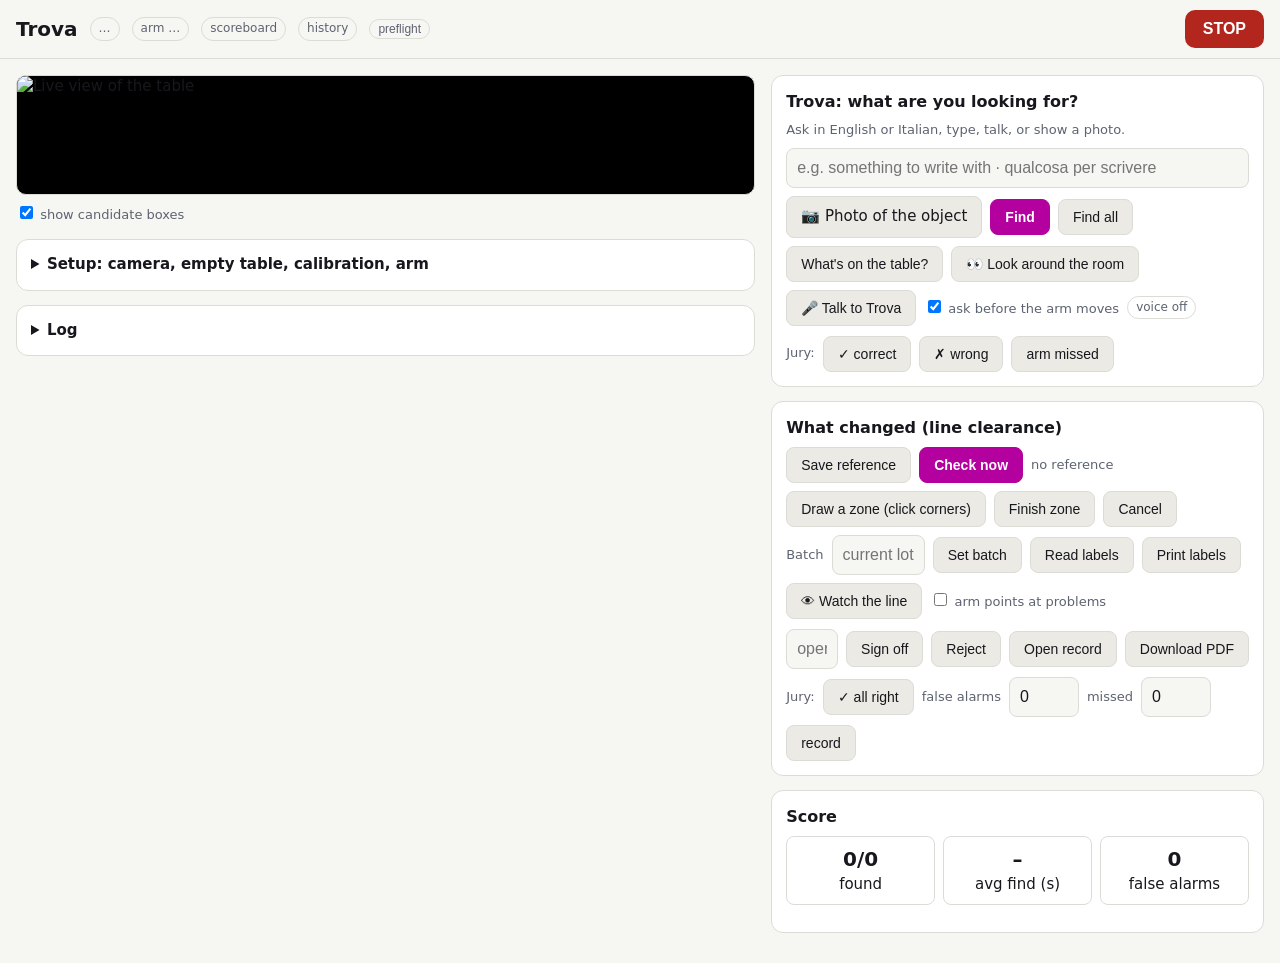
==== commit 6a04379d: "Protect STOP capacity, HTTP inputs and reviewed sign-offs Fixes #21 Fixes #22 Fixes #32 Fixes #38 Fi" ====
--- a/trova/static/index.html
+++ b/trova/static/index.html
@@ -1,631 +1,130 @@
 <!doctype html>
-<html lang="it">
+<html lang="en">
 <head>
 <meta charset="utf-8">
 <meta name="viewport" content="width=device-width, initial-scale=1">
 <title>Trova</title>
 <link rel="icon" href="data:,">
 <style>
-@font-face{font-family:"Archivo";src:url(/static/fonts/archivo-latin.woff2) format("woff2");font-weight:400 800;font-stretch:75% 100%;font-display:swap}
-@font-face{font-family:"JetBrains Mono";src:url(/static/fonts/jetbrainsmono-latin.woff2) format("woff2");font-weight:400 600;font-display:swap}
-:root{
-  --paper:#F1F3F0;--paper-deep:#E3E8E2;--field:#FAFBF9;--ink:#1A1A1A;--mute:#5C625B;--rule:#CDD3CB;--rule-strong:#848C83;
-  --green:#7FA392;--green-deep:#4F7766;--green-wash:#E1EAE4;
-  --ochre:#E0A526;--ochre-ink:#7A5200;--ochre-wash:#F6E6BC;
-  --red:#D7261E;--red-deep:#A81C16;--red-wash:#F8DEDB;
-  --frame:#1A1A1A;
-  /* names the result renderers already use */
-  --ok:var(--green-deep);--bad:var(--red);--warn:var(--ochre-ink);--line:var(--rule);--bg:var(--paper);--btn:var(--paper-deep);--muted:var(--mute);--accent:var(--green-deep);--panel:var(--paper);
-  --rail:212px;--side:384px;
-  --ease:cubic-bezier(.16,1,.3,1);
-}
-*{box-sizing:border-box}
-[hidden]{display:none!important}
-html{scrollbar-color:var(--rule-strong) transparent;-webkit-text-size-adjust:100%}
-body{margin:0;background:var(--paper);color:var(--ink);font:15px/1.5 "Archivo",Arial,sans-serif;caret-color:var(--green-deep);accent-color:var(--green-deep)}
-::selection{background:var(--ochre-wash);color:var(--ink)}
-:focus-visible{outline:2px solid var(--green-deep);outline-offset:2px}
-a{color:var(--ink);text-underline-offset:3px;text-decoration-thickness:1px}
-a:hover{color:var(--green-deep)}
-h1,h2,h3,p,ol,ul,dl,dd,dt,figure{margin:0}
-.mono,.mono *{font-family:"JetBrains Mono",ui-monospace,monospace;font-variant-numeric:tabular-nums;font-size:.92em}
-.muted{color:var(--mute);font-size:13px}
-.k{font-size:12px;font-weight:600;font-stretch:87.5%;letter-spacing:.06em;text-transform:uppercase;color:var(--mute)}
-.big{font-size:17px;font-weight:700;line-height:1.3}
-.wrap{overflow-wrap:anywhere}
-.ell{white-space:nowrap;overflow:hidden;text-overflow:ellipsis;min-width:0}
-h2{font-size:19px;font-weight:800;line-height:1.2;letter-spacing:-.005em}
-h2:focus{outline:none}
-
-/* controls */
-button,.btn{font:600 14px/1.2 "Archivo",Arial,sans-serif;color:var(--ink);background:transparent;border:1px solid var(--ink);border-radius:2px;padding:8px 14px;cursor:pointer;text-decoration:none;display:inline-flex;align-items:center;gap:8px;min-height:36px}
-button:hover,.btn:hover{background:var(--paper-deep);color:var(--ink)}
-button:active{background:var(--ink);color:var(--paper)}
-button:disabled{opacity:.45;cursor:not-allowed;background:transparent;color:var(--ink)}
-button.primary{background:var(--green-deep);border-color:var(--green-deep);color:#fff}
-button.primary:hover{background:#436656;color:#fff}
-button.quiet{border-color:var(--rule-strong)}
-input[type=text],input[type=number],select,textarea{font:15px/1.3 "Archivo",Arial,sans-serif;color:var(--ink);background:var(--field);border:1px solid var(--rule-strong);border-radius:2px;padding:7px 10px;min-height:36px;min-width:0}
-input:focus,select:focus,textarea:focus{border-color:var(--ink);outline:2px solid var(--green-deep);outline-offset:1px}
-input::placeholder,textarea::placeholder{color:#646A63}
-input[type=number]{width:96px}
-textarea{width:100%;font-family:"JetBrains Mono",monospace;font-size:13px}
-label{display:inline-flex;align-items:center;gap:8px}
-.check{font-size:14px;color:var(--ink)}
-.row{display:flex;gap:8px;flex-wrap:wrap;align-items:center}.row+.row{margin-top:8px}.row>*{min-width:0}
-.field{display:flex;flex-direction:column;gap:4px;align-items:stretch}
-.field>span{font-size:12px;font-weight:600;color:var(--mute)}
-.grow{flex:1 1 200px}
-label.file{border:1px solid var(--ink);padding:8px 14px;cursor:pointer;font-weight:600;font-size:14px;min-height:36px}
-label.file:hover{background:var(--paper-deep)}
-label.file input{position:absolute;opacity:0;width:1px;height:1px}
-
-/* rail: name, status, tools, STOP */
-.rail{display:flex;flex-direction:column;padding:20px 18px 18px;background:var(--paper);min-height:0}
-.brand h1{font-size:28px;font-weight:800;letter-spacing:-.01em;line-height:1}
-.brand p{margin-top:6px;font-size:11px;color:var(--mute);font-weight:600;font-stretch:87.5%;letter-spacing:.05em;text-transform:uppercase}
-.statuslist{margin-top:20px;border-top:1px solid var(--ink)}
-.stat{padding:8px 0;border-bottom:1px solid var(--rule);display:flex;flex-direction:column;gap:1px;min-width:0}
-.badge{font-size:14px;font-weight:600;display:flex;align-items:center;gap:7px;white-space:nowrap;overflow:hidden;text-overflow:ellipsis}
-.badge::before{content:"";width:9px;height:9px;flex:none;border:1.5px solid var(--ink)}
-.badge.live::before{background:var(--green-deep);border-color:var(--green-deep)}
-.badge.mock::before{background:var(--ochre);border-color:var(--ochre)}
-.badge.bad::before{background:var(--red);border-color:var(--red)}
-#toolsbtn{width:100%;justify-content:space-between;margin-top:18px}
-#toolsbtn[aria-expanded=true]{background:var(--ink);color:var(--paper)}
-#toolsbtn svg{transition:transform .2s var(--ease)}#toolsbtn[aria-expanded=true] svg{transform:rotate(180deg)}
-.menu{border:1px solid var(--ink);border-top:0;background:var(--field);padding:4px 0;overflow:auto;min-height:0}
-.menu .grp{padding:8px 12px 2px}
-.menu button,.menu a{width:100%;border:0;border-radius:0;display:flex;align-items:center;justify-content:flex-start;padding:7px 12px;min-height:32px;font:500 14px/1.2 "Archivo",Arial,sans-serif;background:transparent;text-decoration:none;color:var(--ink);text-align:left}
-.menu button:hover,.menu a:hover,.menu button:focus-visible,.menu a:focus-visible{background:var(--green-wash);color:var(--ink);outline:none}
-.menu button[aria-current=true]{font-weight:700;background:var(--green-wash)}
-.menu hr{border:0;border-top:1px solid var(--rule);margin:4px 0}
-.menu small{margin-left:auto;color:var(--mute);font-size:11px}
-.railfoot{margin-top:auto;padding-top:14px;display:flex;flex-direction:column;gap:8px}
-#stop{width:100%;background:var(--red);border-color:var(--red);color:#fff;font-size:24px;font-weight:800;letter-spacing:.08em;flex-direction:column;gap:2px;padding:12px 0;min-height:70px}
-#stop:hover{background:var(--red-deep)}
-#stop small{font-size:11px;font-weight:500;letter-spacing:.04em}
-.railfoot .muted{font-size:12px;line-height:1.35}
-.rail:has(#toolsmenu:not([hidden])) .railfoot .muted{display:none}
-
-/* work column: Fig. 1, outputs, an open tool */
-.work{padding:16px 24px;min-width:0;display:flex;flex-direction:column;gap:12px}
-#alarm{display:none;background:var(--red);color:#fff;padding:10px 14px;font-weight:600}
-#alarm button{border-color:#fff;color:#fff;margin-left:10px;min-height:30px;padding:4px 10px}#alarm button:hover{background:var(--red-deep)}#alarm a{color:#fff}
-.fighead{display:flex;align-items:baseline;gap:8px 16px;border-bottom:1px solid var(--ink);padding-bottom:6px;flex-wrap:wrap}
-.fighead h2{flex:none}
-.fighead .tail{margin-left:auto;display:flex;gap:6px 16px;align-items:baseline;min-width:0;flex-wrap:wrap}
-.figrow{display:flex;flex-direction:column;gap:8px;margin-top:10px;min-height:0}
-.figbox{position:relative;width:100%;aspect-ratio:var(--ar,16/9);container-type:size}
-.frame{position:relative;background:var(--frame);overflow:hidden;width:min(100cqw,calc(100cqh * var(--arn,1.7778)));height:min(100cqh,calc(100cqw / var(--arn,1.7778)));margin:0 auto}
-#live{position:absolute;inset:0;width:100%;height:100%;object-fit:contain;display:block;cursor:crosshair}
-#callouts{position:absolute;inset:0;width:100%;height:100%;pointer-events:none;overflow:visible}
-#callouts .lead{stroke-dasharray:1;stroke-dashoffset:0;animation:draw .42s var(--ease) both}
-@keyframes draw{from{stroke-dashoffset:1}to{stroke-dashoffset:0}}
-#camoff{position:absolute;inset:0;display:none;place-items:center;text-align:center;color:var(--paper);padding:24px}
-#camoff b{display:block;font-size:19px;margin-bottom:6px}
-.banners{position:absolute;left:10px;right:10px;top:10px;display:flex;flex-direction:column;gap:6px;pointer-events:none}
-.mode{display:none;background:var(--ochre-wash);padding:7px 12px;font-size:14px;align-items:center;gap:12px;flex-wrap:wrap;pointer-events:none}.mode.on{display:flex}
-.mode button{min-height:30px;padding:4px 10px;pointer-events:auto}
-#fignotes{max-height:6em;overflow:auto}
-.capwrap{min-width:0;display:flex;flex-direction:column;gap:6px}
-.captions{list-style:none;padding:0;display:flex;gap:10px 22px;flex-wrap:wrap}
-.captions li{display:flex;gap:8px;align-items:baseline;font-size:13px;line-height:1.35;min-width:0;max-width:100%}
-.captions li b{font-size:14px}
-.num{width:22px;height:22px;flex:none;border-radius:50%;display:inline-grid;place-items:center;font:700 12px "Archivo",sans-serif;background:var(--ochre);color:var(--ink);align-self:center}
-.captions .stale{color:var(--ochre-ink)}
-.notes{list-style:none;padding:0;display:flex;flex-wrap:wrap;gap:2px 18px;font-size:13px;color:var(--mute)}
-.notes li b{color:var(--ink);font-weight:600}
-
-/* outputs strip */
-.outhead{display:flex;align-items:center;gap:8px 14px;flex-wrap:wrap;border-bottom:1px solid var(--ink);padding-bottom:4px}
-.outhead .tail{margin-left:auto;display:flex;gap:10px;align-items:center}
-.tabs{display:flex;gap:0;flex-wrap:wrap}
-.tabs button{border:0;border-bottom:2px solid transparent;border-radius:0;padding:6px 10px;min-height:32px;font-weight:600;font-size:13px;color:var(--mute);white-space:nowrap}
-.tabs button[aria-selected=true]{color:var(--ink);border-bottom-color:var(--ink)}
-.tabs button span{font:500 11px "JetBrains Mono",monospace;margin-left:4px}
-.strip{display:grid;grid-auto-flow:column;grid-auto-columns:clamp(150px,13vw,210px);gap:14px;overflow-x:auto;overflow-y:hidden;padding:10px 0 6px;min-height:0}
-.cell{display:flex;flex-direction:column;gap:3px;min-height:0;min-width:0;border-top:2px solid var(--ink);padding-top:6px}
-.cell .code{font:600 12px "JetBrains Mono",monospace;color:var(--green-deep)}
-.cell .th{flex:1 1 auto;min-height:34px;background:var(--paper-deep);display:grid;place-items:center;overflow:hidden}
-.cell .th img{width:100%;height:100%;object-fit:cover;display:block}
-.cell .th .v{font:600 17px "JetBrains Mono",monospace;padding:0 8px;text-align:center}
-.cell b{font-size:13px;line-height:1.3;display:-webkit-box;-webkit-line-clamp:2;-webkit-box-orient:vertical;overflow:hidden}
-.cell .sub2{font-size:12px;color:var(--mute)}
-.cell .act{display:flex;gap:10px;font-size:13px;font-weight:600}
-.empty{padding:14px 0;color:var(--mute);max-width:70ch;font-size:14px}
-
-/* Grok's requests to the operator, beside the outputs */
-.deck{display:grid;grid-template-columns:minmax(240px,5fr) minmax(0,7fr);gap:24px;min-height:0}
-#sec-requests,#sec-output{display:flex;flex-direction:column;min-height:0;min-width:0}
-.reqhead{display:flex;align-items:center;gap:8px 12px;flex-wrap:wrap;border-bottom:1px solid var(--ink);padding-bottom:4px;min-height:41px}
-.reqhead .tail{margin-left:auto;display:flex;gap:10px;align-items:center;min-width:0}
-#reqlist{padding-top:4px;min-height:0}
-.reqsum{font-size:14px;margin:6px 0 2px}
-.reqs{list-style:none;padding:0;display:flex;flex-direction:column}
-.req{display:grid;grid-template-columns:24px minmax(0,1fr) auto;gap:4px 10px;padding:10px 0;border-bottom:1px solid var(--rule)}
-.req .rq{display:flex;flex-direction:column;gap:4px;min-width:0}
-.req .rq b{font-size:15px;line-height:1.35}
-.req .rq .why{font-size:13px;color:var(--mute);line-height:1.4}
-.req.done .rq b,.req.skipped .rq b{color:var(--mute);font-weight:600;text-decoration:line-through;text-decoration-thickness:1px}
-.req .row button{min-height:32px;padding:5px 12px}
-.req .ev img{width:92px;height:68px;object-fit:cover;border:1px solid var(--rule);display:block;background:var(--paper-deep)}
-.reqfoot{font-size:12px;color:var(--mute);margin-top:6px;flex:none;line-height:1.4}
-#reqnote:empty{display:none}
-#reqnote{font-size:13px;background:var(--green-wash);padding:6px 10px;margin-top:6px}
-
-/* tools (opened from Strumenti) */
-.tool .sechead{display:flex;justify-content:space-between;align-items:baseline;gap:12px;border-bottom:1px solid var(--ink);padding-bottom:6px;flex-wrap:wrap}
-.tool .body{margin-top:12px;display:flex;flex-direction:column;gap:10px}
-.tool .body>.row+.row{margin-top:0}
-.tool p.note{font-size:13px;color:var(--mute);max-width:72ch}
-.sub{margin-top:6px;padding-top:10px;border-top:1px solid var(--rule)}
-.sub>.k{display:block;margin-bottom:8px}
-details.more>summary{cursor:pointer;font-weight:600;font-size:14px;padding:8px 0;list-style:none;display:flex;align-items:center;gap:8px}
-details.more>summary::-webkit-details-marker{display:none}
-details.more>summary svg{transition:transform .2s var(--ease)}details.more[open]>summary svg{transform:rotate(180deg)}
-table.out{width:100%;border-collapse:collapse;font-size:14px}
-table.out th{text-align:left;font-size:12px;font-weight:600;color:var(--mute);padding:8px 10px 6px 0;border-bottom:1px solid var(--ink);font-stretch:87.5%;letter-spacing:.04em;text-transform:uppercase}
-table.out td{padding:8px 10px 8px 0;border-bottom:1px solid var(--rule);vertical-align:top}
-table.out td.code{font:600 13px "JetBrains Mono",monospace;color:var(--green-deep);white-space:nowrap;width:54px}
-table.out td.pv{width:108px}table.out td.pv img{width:96px;height:54px;object-fit:cover;display:block;border:1px solid var(--rule);background:var(--paper-deep)}
-table.out td.pv .ph{width:96px;height:54px;background:var(--paper-deep)}
-table.out .sub2{font-size:13px;color:var(--mute);margin-top:2px}
-table.out td.act{white-space:nowrap;text-align:right}table.out td.act a{margin-left:10px;font-weight:600}
-table.out td.tm{white-space:nowrap;color:var(--mute)}
-.formgrid{display:grid;grid-template-columns:1fr 1fr;gap:10px}
-.formgrid .wide{grid-column:1/-1}
-.formgrid input{width:100%}
-.unchecked{padding-left:18px;font-size:13px;color:var(--mute)}
-
-/* results */
-.result{display:none;padding:8px 0 4px;border-top:2px solid var(--ink)}
-.result.show{display:block}
-.result+.result.show{margin-top:10px}
-.st-found{border-top-color:var(--green-deep)}.st-not_found{border-top-color:var(--red)}.st-clarify{border-top-color:var(--ochre)}
-.result>div+div{margin-top:6px}
-.thumbs{display:grid;grid-template-columns:repeat(2,minmax(0,1fr));gap:8px;margin-top:8px}.thumbs img{width:100%;display:block;border:1px solid var(--rule)}
-ul.changes{padding-left:18px;margin:6px 0}ul.changes li{padding:2px 0}li.risk-high{color:var(--red-deep)}li.risk-medium{color:var(--ochre-ink)}
-.tag{display:inline-block;padding:1px 8px;font-size:12px;font-weight:700;background:var(--ochre-wash);color:var(--ink)}
-.tag.ok{background:var(--green-wash)}.tag.bad{background:var(--red-wash);color:var(--red-deep)}
-
-/* side column: voice, safety */
-.side{padding:16px 20px;display:flex;flex-direction:column;gap:18px;min-width:0}
-.sechead{display:flex;justify-content:space-between;align-items:baseline;gap:12px;border-bottom:1px solid var(--ink);padding-bottom:6px}
-#sec-voice{display:flex;flex-direction:column;gap:10px;min-height:0}
-#voicebtn{width:100%;min-height:62px;justify-content:flex-start;gap:14px;padding:10px 16px;background:var(--green-deep);border-color:var(--green-deep);color:#fff;text-align:left;flex:none}
-#voicebtn:hover{background:#436656}
-#voicebtn .t{display:flex;flex-direction:column;gap:2px}#voicebtn .t b{font-size:19px;font-weight:800}#voicebtn .t small{font-size:12px;font-weight:500}
-#voicebtn.on{background:var(--ink);border-color:var(--ink)}
-#voicebtn.unavail{background:transparent;border-color:var(--rule-strong);color:var(--mute)}
-#voicebtn.unavail:hover{background:var(--paper-deep)}
-#voicebtn.unavail .t b{color:var(--ink);font-size:16px}
-#voicebtn .dot{width:10px;height:10px;border-radius:50%;background:#fff;margin-left:auto;opacity:0}
-#voicebtn.on .dot{opacity:1;animation:pulse 1.4s ease-out infinite}
-@keyframes pulse{0%{box-shadow:0 0 0 0 rgba(255,255,255,.55)}100%{box-shadow:0 0 0 10px rgba(255,255,255,0)}}
-#pttrow{flex:none}
-#vlog{font-size:14px;overflow:auto;min-height:40px;border-top:1px solid var(--rule)}
-#vlog:empty::before{content:"Nessuna conversazione. Parla con Grok, usa il push to talk o scrivi un comando.";color:var(--mute);font-size:13px;display:block;padding-top:6px}
-#vlog>div{padding:5px 0;border-bottom:1px solid var(--rule)}#vlog b{margin-right:6px}
-#results{overflow:auto;min-height:0}
-#results:not(:has(.result.show)){display:none}
-.cmd{display:flex;gap:8px;flex:none}.cmd input{flex:1}
-#sec-safety{flex:none}
-.facts2{display:grid;grid-template-columns:1fr 1fr;gap:0 16px;margin-top:4px}
-.fact{padding:5px 0;border-bottom:1px solid var(--rule);min-width:0}
-.fact .k{display:block;letter-spacing:.04em}
-.fact .v{font-size:14px;font-weight:600;display:block;overflow:hidden;text-overflow:ellipsis;white-space:nowrap}
-.miss{background:var(--ochre-wash);padding:0 6px;font-weight:600;font-size:13px}
-.armline{margin-top:8px;font-size:13px;line-height:1.45;color:var(--ink)}
-.armline .k{margin-right:6px}
-.modechip{background:var(--ink);color:var(--paper);padding:2px 10px;font-weight:700;font-size:12px;letter-spacing:.05em;text-transform:uppercase}
-.modechip.hw{background:var(--red)}
-.safeact{margin-top:10px}
-
-dialog{border:1px solid var(--ink);border-radius:0;background:var(--paper);color:var(--ink);padding:20px;max-width:92vw;max-height:92vh}
-dialog::backdrop{background:rgba(26,26,26,.45)}
-
-/* the whole console on one screen: nothing scrolls except inside its own box */
-@media (min-width:1100px) and (min-height:600px){
-  body{display:grid;grid-template-columns:var(--rail) minmax(0,1fr) var(--side);height:100vh;overflow:hidden}
-  .rail{height:100vh;border-right:1px solid var(--ink);overflow:hidden}
-  .menu{flex:0 1 auto}
-  .work{height:100vh;overflow:hidden;min-height:0}
-  #sec-camera{flex:0 1 auto;min-height:0;display:flex;flex-direction:column}
-  .figrow{flex:0 1 auto}
-  .figbox{flex:0 1 auto;min-height:150px}
-  .capwrap{flex:none}
-  .captions li{max-width:48%}
-  .deck{flex:1 1 0;min-height:150px}
-  .strip{flex:1 1 0}
-  #reqlist{flex:1 1 0;overflow:auto}
-  #toolarea{display:none}
-  body.tool-open .deck{display:none}
-  body.tool-open #toolarea{display:block;flex:1 1 0;min-height:0;overflow:auto;padding-right:6px}
-  body.tool-open #sec-camera{flex:none}
-  body.tool-open .figrow{flex-direction:row;align-items:flex-start;gap:20px}
-  body.tool-open .figbox{height:34vh;width:auto;flex:none;max-width:72%}
-  body.tool-open .capwrap{flex:1 1 0;max-height:34vh;overflow:auto}
-  body.tool-open .captions{flex-direction:column}
-  body.tool-open .captions li{max-width:none}
-  body.tool-open .captions .ell{white-space:normal}
-  body.tool-open .notes{flex-direction:column}
-  .side{height:100vh;overflow:hidden;border-left:1px solid var(--ink)}
-  #sec-voice{flex:1 1 auto;overflow:hidden}
-  #results{flex:0 1 auto;max-height:55%}
-  #vlog{flex:1 1 0;min-height:0}
-}
-@media (min-width:1100px) and (max-height:820px){
-  .side{gap:12px;padding-top:12px;padding-bottom:12px}
-  #sec-voice{gap:8px}
-  #voicebtn{min-height:48px;padding:6px 14px}#voicebtn .t b{font-size:17px}#voicebtn .t small{font-size:11px}
-  .fact{padding:3px 0}
-  .safeact{margin-top:6px}
-  .statuslist{margin-top:12px}
-  #stop{min-height:58px;padding:8px 0}
-  .work{gap:8px;padding-top:12px;padding-bottom:12px}
-}
-@media (min-width:1100px) and (max-width:1300px){:root{--rail:196px;--side:350px}.work{padding:14px 18px}.side{padding:14px 16px}}
-
-/* phones and short windows: one column that scrolls, camera pinned at the top */
-@media not all and (min-width:1100px) and (min-height:600px){
-  body{display:flex;flex-direction:column}
-  .rail{flex-direction:row;flex-wrap:wrap;align-items:center;gap:10px 12px;padding:10px 16px;border-bottom:1px solid var(--ink)}
-  .brand p,.railfoot .muted{display:none}
-  .brand h1{font-size:24px}
-  #toolsbtn{width:auto;margin:0 0 0 auto}
-  .railfoot{margin:0;padding:0}
-  #stop{width:auto;min-height:44px;padding:8px 20px;font-size:19px;flex-direction:row}#stop small{display:none}
-  .statuslist{order:5;flex-basis:100%;margin:0;display:flex;flex-wrap:wrap;gap:4px 16px;border-top:0}
-  .stat{border:0;padding:0}
-  .menu{order:6;flex-basis:100%;max-height:60vh;border-top:1px solid var(--ink)}
-  .work{display:contents}
-  .work>*,.side{margin-left:16px;margin-right:16px}
-  #alarm{order:1;margin-top:12px}
-  #sec-camera{order:2;position:sticky;top:0;z-index:5;background:var(--paper);padding-top:12px;padding-bottom:8px}
-  .figbox{max-height:34vh}
-  #toolarea{order:3;margin-top:16px}
-  .side{order:4;padding:20px 0;border-top:1px solid var(--ink);margin-top:16px}
-  #vlog{max-height:200px}
-  .deck{order:5;display:flex;flex-direction:column;gap:24px;padding-bottom:40px}
-  .strip{grid-auto-columns:150px;height:200px}
-  .formgrid{grid-template-columns:1fr}
-  .facts2{grid-template-columns:1fr 1fr}
-}
-@media (max-width:640px){
-  .captions{flex-direction:column}
-  table.out thead{display:none}
-  table.out tr{display:grid;grid-template-columns:54px 1fr;gap:4px 10px;padding:8px 0;border-bottom:1px solid var(--rule)}
-  table.out td{border:0;padding:0}
-  table.out td.pv{grid-row:span 2;width:auto}table.out td.pv img,table.out td.pv .ph{width:54px;height:40px}
-  table.out td.act{text-align:left;grid-column:2}table.out td.act a{margin:0 12px 0 0}
-  table.out td.tm{grid-column:2}
-}
-@media (prefers-reduced-motion:reduce){#callouts .lead,#voicebtn.on .dot{animation:none}#toolsbtn svg,details.more>summary svg{transition:none}}
+:root{--bg:#f6f6f3;--panel:#fff;--ink:#16181d;--muted:#5d6370;--line:#dcdcd6;--accent:#b4009e;--ok:#137333;--bad:#b3261e;--warn:#9a6700;--btn:#eceae4}
+@media (prefers-color-scheme:dark){:root{--bg:#121316;--panel:#1b1d22;--ink:#eceef2;--muted:#9aa0ab;--line:#2c2f36;--accent:#ff5ee8;--ok:#5cc985;--bad:#ff7a70;--warn:#e0b04c;--btn:#262931}}
+*{box-sizing:border-box}body{margin:0;font:15px/1.45 system-ui,-apple-system,Segoe UI,sans-serif;background:var(--bg);color:var(--ink)}
+header{display:flex;flex-wrap:wrap;gap:8px 12px;align-items:center;padding:10px 16px;border-bottom:1px solid var(--line);position:sticky;top:0;background:var(--bg);z-index:5}
+h1{font-size:20px;margin:0}h2{font-size:16px;margin:0 0 8px}.badge{font-size:12px;padding:2px 8px;border-radius:99px;border:1px solid var(--line);color:var(--muted)}
+.badge.live{color:var(--ok);border-color:var(--ok)}.badge.mock{color:var(--warn);border-color:var(--warn)}
+#stop{margin-left:auto;background:var(--bad);color:#fff;border:0;border-radius:10px;font-weight:700;padding:10px 18px;font-size:16px}
+main{display:grid;grid-template-columns:minmax(0,1.5fr) minmax(320px,1fr);gap:16px;padding:16px;max-width:1500px;margin:0 auto}
+main>section{min-width:0}.row>*{min-width:0}
+@media (max-width:600px){#armst{order:9;flex-basis:100%;text-align:left;border:0;padding:0}}
+@media (max-width:900px){main{grid-template-columns:minmax(0,1fr);padding:12px 16px}#viewcol{order:2}#ctrlcol{order:1}}
+.panel{background:var(--panel);border:1px solid var(--line);border-radius:12px;padding:14px;margin-bottom:14px}
+#live{width:100%;border-radius:10px;border:1px solid var(--line);display:block;cursor:crosshair;background:#000;min-height:120px}
+.row{display:flex;gap:8px;flex-wrap:wrap;align-items:center}.row+.row{margin-top:8px}
+input[type=text],input[type=number]{flex:1;min-width:0;padding:10px;border-radius:8px;border:1px solid var(--line);background:var(--bg);color:var(--ink);font-size:16px}
+input[type=number]{flex:0 0 72px;width:72px}
+button{padding:9px 14px;border-radius:8px;border:1px solid var(--line);background:var(--btn);color:var(--ink);font-size:14px;cursor:pointer}
+button.primary{background:var(--accent);color:#fff;border-color:var(--accent);font-weight:600}button:disabled{opacity:.5}
+.result{margin-top:10px;padding:10px;border-radius:8px;border:1px solid var(--line);display:none}
+.result.show{display:block}.st-found{border-color:var(--ok)}.st-not_found{border-color:var(--bad)}.st-clarify{border-color:var(--warn)}
+.muted{color:var(--muted);font-size:13px}.big{font-size:18px;font-weight:600}
+.thumbs{display:grid;grid-template-columns:1fr 1fr;gap:8px;margin-top:8px}.thumbs img{width:100%;border-radius:6px;border:1px solid var(--line)}
+ul.changes{padding-left:18px;margin:8px 0}li.risk-high{color:var(--bad)}li.risk-medium{color:var(--warn)}
+.score{display:grid;grid-template-columns:repeat(3,minmax(0,1fr));gap:8px;text-align:center}.score div{border:1px solid var(--line);border-radius:8px;padding:8px}.score b{display:block;font-size:20px}
+details summary{cursor:pointer;font-weight:600}#log{max-height:260px;overflow:auto;font:12px/1.4 ui-monospace,Menlo,monospace}
+.mode{font-size:13px;padding:6px 10px;border-radius:8px;background:var(--btn);display:none;margin-top:8px}.mode.on{display:block}
+label.file{padding:9px 14px;border-radius:8px;border:1px solid var(--line);background:var(--btn);cursor:pointer}label.file input{display:none}
 </style>
 </head>
 <body>
-<nav class="rail" aria-label="Stato e strumenti">
-  <div class="brand"><h1>Trova</h1><p>Console operatore · xArm 5</p></div>
-  <dl class="statuslist" aria-label="Stato">
-    <div class="stat"><dt class="k">Camera</dt><dd id="cambadge" class="badge">…</dd></div>
-    <div class="stat"><dt class="k">Grok</dt><dd id="mode" class="badge">…</dd></div>
-    <div class="stat"><dt class="k">Calibrazione</dt><dd id="visionbadge" class="badge">…</dd></div>
-    <div class="stat"><dt class="k">Proposta</dt><dd id="motionbadge" class="badge">…</dd></div>
-    <div class="stat"><dt class="k">Esecuzione</dt><dd id="movedbadge" class="badge">…</dd></div>
-    <div class="stat"><dt class="k">Braccio</dt><dd id="armst" class="badge">…</dd></div>
-    <div class="stat"><dt class="k">Richieste</dt><dd id="reqbadge" class="badge">…</dd></div>
-  </dl>
-  <button id="toolsbtn" aria-haspopup="menu" aria-expanded="false" aria-controls="toolsmenu">Strumenti
-    <svg viewBox="0 0 12 12" width="12" height="12" aria-hidden="true"><path d="M2.5 4.5 6 8l3.5-3.5" fill="none" stroke="currentColor" stroke-width="1.75" stroke-linecap="round" stroke-linejoin="round"/></svg></button>
-  <div class="menu" id="toolsmenu" role="menu" hidden>
-    <div class="grp k">Lavoro</div>
-    <button role="menuitem" data-tool="objects">Oggetti sul tavolo</button>
-    <button role="menuitem" data-tool="vision">Task di visione</button>
-    <button role="menuitem" data-tool="calib">Calibrazione camera</button>
-    <button role="menuitem" data-tool="scan">Scansione e ricostruzione</button>
-    <button role="menuitem" data-tool="outputs">Tutti gli output</button>
-    <hr>
-    <div class="grp k">Postazione</div>
-    <button role="menuitem" data-tool="safety">Parametri di sicurezza</button>
-    <button role="menuitem" data-tool="arm">Braccio</button>
-    <button role="menuitem" data-tool="source">Camera e tavolo</button>
-    <button role="menuitem" data-tool="preflight">Controllo preliminare</button>
-    <button role="menuitem" data-tool="log">Registro eventi</button>
-    <a role="menuitem" href="/history" target="_blank" rel="noopener">Storico e audit<small>nuova scheda</small></a>
-    <hr>
-    <div class="grp k">Demo hackathon</div>
-    <button role="menuitem" data-tool="line">Line clearance e lotti</button>
-    <button role="menuitem" data-tool="jury">Giuria e metriche</button>
-    <button role="menuitem" data-tool="dog" id="menu-dog" hidden>Cane robot</button>
-    <a role="menuitem" href="/jury" target="_blank" rel="noopener">Tabellone giuria<small>nuova scheda</small></a>
+<header>
+  <h1>Trova</h1><span id="mode" class="badge">…</span><span id="armst" class="badge">arm …</span>
+  <a href="/jury" target="_blank" class="badge" style="text-decoration:none">scoreboard</a>
+  <a href="/history" target="_blank" class="badge" style="text-decoration:none">history</a>
+  <button class="badge" style="background:none;cursor:pointer" onclick="runPreflight()">preflight</button>
+  <button id="stop" onclick="post('/api/arm/stop')" title="Space bar or Escape">STOP</button>
+</header>
+<div id="alarm" style="display:none;position:sticky;top:58px;z-index:6;background:var(--bad);color:#fff;padding:12px 16px;font-weight:600">
+  <span id="alarmtext"></span> <button onclick="ackAlarm()" style="margin-left:10px">Acknowledge</button> <a id="alarmimg" target="_blank" style="color:#fff">photo</a></div>
+<main>
+<section id="viewcol">
+  <img id="live" alt="Live view of the table">
+  <div id="clickmode" class="mode"></div>
+  <div id="preres" class="result"></div>
+  <div class="row" style="margin-top:8px"><label class="muted"><input type="checkbox" id="showboxes" checked> show candidate boxes</label>
+    <span class="muted" id="srcinfo"></span></div>
+  <div class="panel" style="margin-top:14px">
+    <details><summary>Setup: camera, empty table, calibration, arm</summary>
+      <div class="row" style="margin-top:10px"><input type="text" id="src" placeholder="demo | 0 | 1 | path/to/video.mp4 | folder/"><button onclick="setSource()">Switch source</button></div>
+      <div class="row"><label class="file">Use a photo of the table<input type="file" accept="image/*" id="scene" onchange="uploadScene()"></label><button onclick="post('/api/upload_scene/clear')">Back to live</button>
+        <button onclick="sendForm('/api/source/step',{delta:-1})">◀ img</button><button onclick="sendForm('/api/source/step',{delta:1})">img ▶</button></div>
+      <div class="row"><button onclick="sendForm('/api/background',{mode:'capture'})">Capture empty table</button><button onclick="sendForm('/api/background',{mode:'clear'})">Clear empty table</button><span class="muted" id="bginfo"></span></div>
+      <div class="row"><button onclick="post('/api/calibration/aruco')">Calibrate (ArUco)</button><button onclick="setClick('calib')">Calibrate by clicks</button><button onclick="post('/api/calibration/reset')">Reset</button><button onclick="markers()">Print markers</button><span class="muted" id="calinfo"></span></div>
+      <div class="row"><b class="muted">Real cobot (UR, xArm, Elite):</b><button onclick="sendForm('/api/arm/freedrive',{on:true})">Freedrive on</button><button onclick="sendForm('/api/arm/freedrive',{on:false})">off</button>
+        <button onclick="setClick('armcal')">Calibrate with arm (click the tip)</button><button onclick="markerFromArm()">Record marker from arm</button>
+        <button onclick="post('/api/arm/clear_errors')">Clear arm errors</button></div>
+      <div class="row"><b class="muted">Camera on the arm:</b><button onclick="teachPose('home_joints')">Teach survey pose here</button>
+        <button onclick="teachPose('look_joints')">Teach look pose here</button><span class="muted" id="poseinfo"></span></div>
+      <div class="row"><button onclick="post('/api/arm/home')">Arm home</button><button onclick="setClick('point')">Click to point</button><button onclick="setClick('teach')">Teach pose (click)</button><button onclick="post('/api/arm/teach_home')">Teach home</button>
+        <button onclick="sendForm('/api/arm/compliant',{on:true})">Compliant on</button><button onclick="sendForm('/api/arm/compliant',{on:false})">off</button></div>
+      <div class="row"><span class="muted">object threshold</span><input type="number" id="thresh" step="2" style="max-width:90px" onchange="tune()"><span class="muted">min area</span><input type="number" id="minarea" step="0.0002" style="max-width:110px" onchange="tune()"></div>
+      <div class="row" id="demorow"><span class="muted">demo:</span><button onclick="sendForm('/api/demo/tamper',{kind:'add'})">+ add</button><button onclick="sendForm('/api/demo/tamper',{kind:'remove'})">− remove</button><button onclick="sendForm('/api/demo/tamper',{kind:'move'})">↔ move</button><button onclick="sendForm('/api/demo/tamper',{kind:'label'})">+ old-lot carton</button><button onclick="sendForm('/api/demo/hand',{on:true})">hand in</button><button onclick="sendForm('/api/demo/hand',{on:false})">hand out</button></div>
+    </details>
   </div>
-  <div class="railfoot">
-    <button id="stop" onclick="post('/api/arm/stop')" title="Barra spaziatrice o Esc">STOP<small>Spazio · Esc</small></button>
-    <p class="muted">Lo STOP software tiene la posizione. Non sostituisce l'arresto di emergenza fisico.</p>
+  <div class="panel"><details><summary>Log</summary><div id="log"></div></details></div>
+</section>
+
+<section id="ctrlcol">
+  <div class="panel">
+    <h2>Trova: what are you looking for?</h2>
+    <div class="muted">Ask in English or Italian, type, talk, or show a photo.</div>
+    <div class="row" style="margin-top:8px"><input type="text" id="q" placeholder="e.g. something to write with · qualcosa per scrivere" onkeydown="if(event.key==='Enter')doFind()"></div>
+    <div class="row"><label class="file">📷 Photo of the object<input type="file" accept="image/*" capture="environment" id="photo" onchange="photoChosen()"></label>
+      <button class="primary" id="findbtn" onclick="doFind()">Find</button><button onclick="doFindAll()">Find all</button><button onclick="doInventory()">What's on the table?</button><button onclick="lookAround()">👀 Look around the room</button><span class="muted" id="photoname"></span></div>
+    <div class="row"><button id="voicebtn" onclick="toggleVoice()">🎤 Talk to Trova</button>
+      <label class="muted"><input type="checkbox" id="confirm" checked> ask before the arm moves</label>
+      <span class="badge" id="vstatus">voice off</span></div>
+    <div class="row" id="pttrow" style="display:none"><button id="pttbtn" onclick="pushToTalk()">🎙 Push to talk (browser)</button>
+      <select id="pttlang" style="padding:8px;border-radius:8px"><option value="en-US">EN</option><option value="it-IT">IT</option></select>
+      <label class="muted"><input type="checkbox" id="speak"> speak results</label><span class="muted" id="pttinfo"></span></div>
+    <div id="vlog" class="muted" style="display:none;margin-top:8px;max-height:150px;overflow:auto;font-size:14px"></div>
+    <div id="findres" class="result"></div>
+    <div id="approach" class="result"></div>
+    <div class="row" style="margin-top:10px"><span class="muted">Jury:</span><button onclick="judge(true)">✓ correct</button><button onclick="judge(false)">✗ wrong</button><button onclick="armMissed()">arm missed</button><button id="absentbtn" style="display:none" onclick="label({absent:true})">not on the table</button></div>
   </div>
-</nav>
-
-<main class="work">
-  <div id="alarm" role="alert"><span id="alarmtext"></span> <button onclick="ackAlarm()">Preso atto</button> <a id="alarmimg" target="_blank">foto</a></div>
-
-  <section id="sec-camera" aria-labelledby="h-camera">
-    <div class="fighead"><h2 id="h-camera" tabindex="-1">Fig. 1 · Vista camera</h2>
-      <div class="tail"><span class="muted mono" id="figmeta"></span><span class="muted ell" id="srcinfo"></span>
-        <label class="check" id="boxesopt"><input type="checkbox" id="showboxes" checked> riquadri candidati</label></div></div>
-    <div class="figrow">
-      <div class="figbox">
-        <div class="frame" id="frame">
-          <img id="live" src="/api/frame.jpg?boxes=1" alt="Vista dal vivo della camera">
-          <svg id="callouts" aria-hidden="true"></svg>
-          <div id="camoff"><div><b>Camera non raggiungibile</b><span id="camofftext">Nuovo tentativo tra poco.</span></div></div>
-          <div class="banners">
-            <div id="clickmode" class="mode"></div>
-            <div class="mode" id="labelwait"><span>Ritrovamento errato: clicca l'oggetto giusto sull'immagine, anche senza riquadro.</span><button id="absentbtn" style="display:none" onclick="label({absent:true})">Non è sul tavolo</button></div>
-          </div>
-        </div>
-      </div>
-      <div class="capwrap">
-        <ol class="captions" id="captions" aria-label="Segni sulla figura"></ol>
-        <ul class="notes" id="fignotes" aria-label="Note sulla figura"></ul>
-      </div>
-    </div>
-  </section>
-
-  <div class="deck">
-  <section id="sec-requests" aria-labelledby="h-requests">
-    <div class="reqhead"><h2 id="h-requests" tabindex="-1">Richieste di Grok</h2>
-      <div class="tail"><span class="muted ell" id="reqmeta"></span><button class="quiet" id="reviewbtn" onclick="reviewRender()">Rivedi il render</button></div></div>
-    <div id="reqnote" role="status"></div>
-    <div id="reqlist" aria-live="polite"></div>
-    <p class="reqfoot">Valutazione dai render, non una misura della superficie. Dopo un capovolgimento i gruppi di orientamento non vengono ancora uniti in una sola mesh.</p>
-  </section>
-
-  <section id="sec-output" aria-labelledby="h-output">
-    <div class="outhead"><h2 id="h-output" tabindex="-1">Output</h2>
-      <div class="tabs" role="tablist" aria-label="Tipo di output" id="outtabs">
-        <button role="tab" data-tab="all" aria-selected="true">Tutti<span></span></button>
-        <button role="tab" data-tab="mesh" aria-selected="false">Mesh e CAD<span></span></button>
-        <button role="tab" data-tab="render" aria-selected="false">Render<span></span></button>
-        <button role="tab" data-tab="image" aria-selected="false">Immagini<span></span></button>
-        <button role="tab" data-tab="measure" aria-selected="false">Misure<span></span></button>
-        <button role="tab" data-tab="dataset" aria-selected="false">Dataset<span></span></button>
-      </div>
-      <div class="tail"><span class="muted" id="outcount"></span><button class="quiet" onclick="openTool('outputs')">Elenco completo</button></div>
-    </div>
-    <div class="strip" id="outstrip" aria-label="Output recenti"></div>
-    <div class="empty" id="outempty" hidden></div>
-  </section>
+
+  <div class="panel">
+    <h2>What changed (line clearance)</h2>
+    <div class="row"><button onclick="saveRef()">Save reference</button><button class="primary" onclick="doCheck()">Check now</button><span class="muted" id="refinfo">no reference</span></div>
+    <div class="row"><button onclick="setClick('zone')">Draw a zone (click corners)</button><button onclick="finishZone()">Finish zone</button>
+      <button onclick="post('/api/zones/cancel')">Cancel</button><span class="muted" id="zoneinfo"></span></div>
+    <div class="row"><span class="muted">Batch</span><input type="text" id="lot" placeholder="current lot, e.g. A123" style="max-width:150px">
+      <button onclick="setBatch()">Set batch</button><button onclick="readLabels()">Read labels</button><button onclick="labelSheet()">Print labels</button><span class="muted" id="batchinfo"></span></div>
+    <div class="row"><button id="watchbtn" onclick="toggleWatch()">👁 Watch the line</button>
+      <label class="muted"><input type="checkbox" id="watchpoint"> arm points at problems</label><span class="muted" id="watchinfo"></span></div>
+    <div id="checkres" class="result"></div>
+    <div class="row" style="margin-top:10px"><input type="text" id="operator" placeholder="operator name" style="max-width:180px"><button onclick="signoff('approve')">Sign off</button><button onclick="signoff('reject')">Reject</button><a href="/api/report" target="_blank"><button>Open record</button></a><a href="/api/report.pdf" target="_blank"><button>Download PDF</button></a></div>
+    <div class="row"><span class="muted">Jury:</span><button onclick="judgeCheck(true)">✓ all right</button><span class="muted">false alarms</span><input type="number" id="fa" value="0" min="0" style="max-width:70px"><span class="muted">missed</span><input type="number" id="miss" value="0" min="0" style="max-width:70px"><button onclick="judgeCheck(false)">record</button></div>
   </div>
 
-  <div id="toolarea">
-    <section class="tool" id="tool-objects" hidden aria-labelledby="t-objects">
-      <div class="sechead"><h2 id="t-objects" tabindex="-1">Oggetti sul tavolo</h2><button class="quiet" onclick="closeTool()">Chiudi</button></div>
-      <div class="body">
-        <div class="row"><input type="text" id="q" class="grow" placeholder="es. qualcosa per scrivere, the red mouse" onkeydown="if(event.key==='Enter')doFind()"></div>
-        <div class="row">
-          <button class="primary" id="findbtn" onclick="doFind()">Trova</button>
-          <button onclick="doFindAll()">Trova tutti</button>
-          <button onclick="doInventory()">Cosa c'è sul tavolo?</button>
-          <button onclick="openRegionSelection()">Seleziona una regione</button>
-          <label class="file">Foto dell'oggetto<input type="file" accept="image/*" capture="environment" id="photo" onchange="photoChosen()"></label>
-          <span class="muted" id="photoname"></span>
-        </div>
-        <div class="row"><button onclick="lookAround()">Guarda nella stanza</button><span class="muted">Con la camera sul braccio: ruota, scatta e si volta verso l'oggetto.</span></div>
-      </div>
-    </section>
-
-    <section class="tool" id="tool-vision" hidden aria-labelledby="t-vision">
-      <div class="sechead"><h2 id="t-vision" tabindex="-1">Task di visione</h2><button class="quiet" onclick="closeTool()">Chiudi</button></div>
-      <div class="body">
-        <p class="note">Grok sceglie una skill. Un movimento resta una proposta finché il gateway non lo accetta e calibrazione, clearance e sblocco operatore non sono tutti presenti. Il comando si scrive nella sezione Voce.</p>
-        <div class="row"><button onclick="runAgent(true)">Esegui un passo</button><button onclick="runAgent()">Esegui il task</button><button onclick="cancelAgent()">Annulla il task</button></div>
-        <div class="muted wrap" id="motioninfo"></div>
-        <div class="muted wrap" id="visioninfo"></div>
-        <div class="muted wrap" id="timeread"></div>
-      </div>
-    </section>
-
-    <section class="tool" id="tool-calib" hidden aria-labelledby="t-calib">
-      <div class="sechead"><h2 id="t-calib" tabindex="-1">Calibrazione camera</h2><button class="quiet" onclick="closeTool()">Chiudi</button></div>
-      <div class="body" id="calibpanel">
-        <p class="note">La calibrazione non muove il braccio: posizionalo tu, con l'arresto di emergenza a portata. La scacchiera resta fissa nella base del robot durante le catture hand-eye. Una matrice viene salvata solo se passa le soglie: 1.5 px, 10 mm, 10 mm e 5 mm.</p>
-        <div class="muted wrap" id="robotread">telemetria robot …</div>
-        <div class="row">
-          <label class="field"><span>Angoli interni (colonne)</span><input type="number" id="boardcols" value="9"></label>
-          <label class="field"><span>Angoli interni (righe)</span><input type="number" id="boardrows" value="6"></label>
-          <label class="field"><span>Lato quadrato misurato, mm</span><input type="number" id="boardsquare" step="0.1"></label>
-        </div>
-        <div class="row"><button onclick="previewBoard()">Mostra scacchiera</button><button onclick="captureBoard('intrinsics')">Cattura intrinseci</button><button onclick="post('/api/vision/intrinsics/solve')">Risolvi intrinseci</button></div>
-        <div class="row"><label class="check"><input type="checkbox" id="ontable"> scacchiera appoggiata sul tavolo</label><button onclick="captureBoard('handeye')">Cattura vista hand-eye</button><button onclick="post('/api/vision/handeye/solve')">Risolvi hand-eye</button></div>
-        <div class="muted wrap" id="calibinfo">nessun campione di calibrazione</div>
-        <div class="wrap" id="calibnext"></div>
-        <div class="muted wrap" id="dofnote"></div>
-        <div id="reprobars"></div>
-        <div id="calibsamples"></div>
-        <div id="boardwrap"></div>
-        <div class="sub"><span class="k">Confronto con un punto misurato</span>
-          <div class="row">
-            <label class="field"><span>x mm</span><input type="number" id="refx"></label><label class="field"><span>y mm</span><input type="number" id="refy"></label>
-            <label class="field"><span>z mm</span><input type="number" id="refz"></label><label class="field"><span>traccia</span><input type="number" id="reftrack"></label>
-            <button onclick="compareReference()">Confronta il punto</button>
-          </div>
-          <div class="muted wrap" id="locinfo"></div>
-        </div>
-      </div>
-    </section>
-
-    <section class="tool" id="tool-scan" hidden aria-labelledby="t-scan">
-      <div class="sechead"><h2 id="t-scan" tabindex="-1">Scansione e ricostruzione</h2><button class="quiet" onclick="closeTool()">Chiudi</button></div>
-      <div class="body">
-        <p class="note">Foto e posa del robot effettivamente letta. La sessione non costruisce la mesh: la ricostruzione è un passo separato.</p>
-        <div class="row"><input type="text" id="scanobj" placeholder="id oggetto" style="width:160px">
-          <button onclick="startScan()">Avvia scansione</button><button onclick="captureView()">Cattura vista</button><button onclick="finishScan()">Chiudi sessione</button><button onclick="exportScan()">Esporta pose</button></div>
-        <div class="row"><button onclick="nextScanView()">Pianifica la vista successiva</button><button onclick="markOrientation()">Oggetto girato o capovolto</button></div>
-        <div class="row"><button class="primary" onclick="startReconstruction()">Ricostruisci il dataset</button><button onclick="cancelReconstruction()">Annulla ricostruzione</button><button onclick="loadReconstructionJobs()">Ricostruzioni salvate</button></div>
-        <div id="scanres" class="muted wrap"></div>
-        <div id="reconstructionjobs" class="row"></div>
-        <div id="reconstructionres" role="status" class="wrap"></div>
-        <details class="more sub" id="m5panel"><summary>Integrazione 3D: evidenze di calibrazione, orbita e benchmark registrato
-          <svg viewBox="0 0 12 12" width="12" height="12" aria-hidden="true"><path d="M2.5 4.5 6 8l3.5-3.5" fill="none" stroke="currentColor" stroke-width="1.75" stroke-linecap="round" stroke-linejoin="round"/></svg></summary>
-          <div class="body">
-            <div class="row"><button onclick="loadM5Evidence()">Evidenze di calibrazione</button><button onclick="previewOrbit()">Anteprima orbita calibrata</button></div>
-            <div id="m5evidence" role="status" class="muted wrap"></div>
-            <div id="orbitpreview" role="status"></div>
-            <details class="more"><summary>Misure operatore per l'orbita
-              <svg viewBox="0 0 12 12" width="12" height="12" aria-hidden="true"><path d="M2.5 4.5 6 8l3.5-3.5" fill="none" stroke="currentColor" stroke-width="1.75" stroke-linecap="round" stroke-linejoin="round"/></svg></summary>
-              <p class="note">Carica le impostazioni, inserisci altezza e raggio dell'oggetto e l'offset flangia-TCP misurati. La conferma salva le misure; lo sblocco hardware resta separato.</p>
-              <div class="row" style="margin-top:8px"><button onclick="loadOrbitSettings()">Carica impostazioni orbita</button></div>
-              <textarea id="orbitsettings" rows="12" aria-label="Impostazioni orbita dell'operatore" style="margin-top:8px"></textarea>
-              <div class="row" style="margin-top:8px"><label class="check"><input id="orbitsettingsconfirm" type="checkbox"> Ho misurato e controllato questi valori</label><button onclick="saveOrbitSettings()">Salva le misure dell'orbita</button></div>
-              <div id="orbitsettingsstatus" role="status" class="muted"></div>
-            </details>
-            <div class="row"><button onclick="importMouseRecording()">Importa scansione registrata del mouse, 60 viste</button><button onclick="replayMouseMesh()">Rigenera la mesh dalla nuvola registrata</button></div>
-            <p class="note">La riproduzione registrata usa pose e punti densi storici. La ricostruzione completa usa COLMAP. Nessuna delle due muove il robot.</p>
-          </div>
-        </details>
-      </div>
-    </section>
-
-    <section class="tool" id="tool-arm" hidden aria-labelledby="t-arm">
-      <div class="sechead"><h2 id="t-arm" tabindex="-1">Braccio</h2><button class="quiet" onclick="closeTool()">Chiudi</button></div>
-      <div class="body">
-        <div class="row"><button onclick="post('/api/arm/home')">Vai a home</button><button onclick="setClick('point')">Punta dove clicco</button><button onclick="post('/api/arm/clear_errors')">Cancella errori del braccio</button></div>
-        <div class="sub"><span class="k">Guida manuale</span>
-          <div class="row"><button onclick="sendForm('/api/arm/freedrive',{on:true})">Freedrive attivo</button><button onclick="sendForm('/api/arm/freedrive',{on:false})">Freedrive spento</button>
-            <button onclick="sendForm('/api/arm/compliant',{on:true})">Cedevole attivo</button><button onclick="sendForm('/api/arm/compliant',{on:false})">Cedevole spento</button></div></div>
-        <div class="sub"><span class="k">Pose insegnate</span>
-          <div class="row"><button onclick="teachPose('home_joints')">Insegna qui la posa di rilievo</button><button onclick="teachPose('look_joints')">Insegna qui la posa di sguardo</button><span class="muted" id="poseinfo"></span></div>
-          <div class="row"><button onclick="setClick('teach')">Insegna posa (clic)</button><button onclick="post('/api/arm/teach_home')">Insegna home</button></div></div>
-        <div class="sub"><span class="k">Calibrazione con la punta</span>
-          <div class="row"><button onclick="setClick('armcal')">Calibra con il braccio (clic sulla punta)</button><button onclick="markerFromArm()">Registra marker dal braccio</button></div></div>
-      </div>
-    </section>
-
-    <section class="tool" id="tool-source" hidden aria-labelledby="t-source">
-      <div class="sechead"><h2 id="t-source" tabindex="-1">Camera e tavolo</h2><button class="quiet" onclick="closeTool()">Chiudi</button></div>
-      <div class="body">
-        <div class="row"><input type="text" id="src" class="grow" placeholder="pi | pi:host | demo | 0 | 1 | video.mp4 | cartella/"><button onclick="setSource()">Cambia sorgente</button></div>
-        <div class="row"><label class="file">Usa una foto del tavolo<input type="file" accept="image/*" id="scene" onchange="uploadScene()"></label><button onclick="post('/api/upload_scene/clear')">Torna al vivo</button>
-          <button onclick="sendForm('/api/source/step',{delta:-1})">Immagine precedente</button><button onclick="sendForm('/api/source/step',{delta:1})">Immagine successiva</button></div>
-        <div class="row"><button onclick="sendForm('/api/background',{mode:'capture'})">Cattura tavolo vuoto</button><button onclick="sendForm('/api/background',{mode:'clear'})">Cancella tavolo vuoto</button><span class="muted" id="bginfo"></span></div>
-        <div class="row"><button onclick="post('/api/calibration/aruco')">Calibra tavolo (ArUco)</button><button onclick="setClick('calib')">Calibra tavolo con clic</button><button onclick="post('/api/calibration/reset')">Azzera calibrazione tavolo</button><button onclick="markers()">Stampa marker</button><span class="muted" id="calinfo"></span></div>
-        <div class="row"><label class="field"><span>Soglia oggetti</span><input type="number" id="thresh" step="2" onchange="tune()"></label><label class="field"><span>Area minima</span><input type="number" id="minarea" step="0.0002" style="width:120px" onchange="tune()"></label></div>
-        <div class="row" id="demorow"><span class="k">Tavolo demo</span><button onclick="sendForm('/api/demo/tamper',{kind:'add'})">Aggiungi oggetto</button><button onclick="sendForm('/api/demo/tamper',{kind:'remove'})">Togli oggetto</button><button onclick="sendForm('/api/demo/tamper',{kind:'move'})">Sposta oggetto</button><button onclick="sendForm('/api/demo/tamper',{kind:'label'})">Cartone lotto vecchio</button><button onclick="sendForm('/api/demo/hand',{on:true})">Mano dentro</button><button onclick="sendForm('/api/demo/hand',{on:false})">Mano fuori</button></div>
-      </div>
-    </section>
-
-    <section class="tool" id="tool-preflight" hidden aria-labelledby="t-preflight">
-      <div class="sechead"><h2 id="t-preflight" tabindex="-1">Controllo preliminare</h2><span class="row"><button onclick="runPreflight()">Ripeti</button><button class="quiet" onclick="closeTool()">Chiudi</button></span></div>
-      <div class="body"><div id="preres" class="result"></div></div>
-    </section>
-
-    <section class="tool" id="tool-log" hidden aria-labelledby="t-log">
-      <div class="sechead"><h2 id="t-log" tabindex="-1">Registro eventi</h2><button class="quiet" onclick="closeTool()">Chiudi</button></div>
-      <div class="body"><div id="log" class="mono" style="max-height:320px;overflow:auto;font-size:12px;line-height:1.5"></div></div>
-    </section>
-
-    <section class="tool" id="tool-line" hidden aria-labelledby="t-line">
-      <div class="sechead"><h2 id="t-line" tabindex="-1">Line clearance e lotti</h2><button class="quiet" onclick="closeTool()">Chiudi</button></div>
-      <div class="body">
-        <div class="row"><button onclick="saveRef()">Salva riferimento</button><button class="primary" onclick="doCheck()">Controlla ora</button><span class="muted" id="refinfo">nessun riferimento</span></div>
-        <div class="row"><button onclick="setClick('zone')">Disegna una zona (clic sugli angoli)</button><button onclick="finishZone()">Chiudi la zona</button><button onclick="post('/api/zones/cancel')">Annulla</button><span class="muted" id="zoneinfo"></span></div>
-        <div class="row"><input type="text" id="lot" placeholder="lotto corrente, es. A123" style="width:200px"><button onclick="setBatch()">Imposta lotto</button><button onclick="readLabels()">Leggi etichette</button><button onclick="labelSheet()">Stampa etichette</button><span class="muted" id="batchinfo"></span></div>
-        <div class="row"><button id="watchbtn" onclick="toggleWatch()">Sorveglia la linea</button><label class="check"><input type="checkbox" id="watchpoint"> il braccio indica i problemi</label><span class="muted" id="watchinfo"></span></div>
-        <div id="checkres" class="result"></div>
-        <div class="row"><input type="text" id="operator" placeholder="nome operatore" style="width:200px"><button onclick="signoff('approve')">Firma</button><button onclick="signoff('reject')">Rifiuta</button><a class="btn" href="/api/report" target="_blank">Apri il verbale</a><a class="btn" href="/api/report.pdf" target="_blank">Scarica PDF</a></div>
-      </div>
-    </section>
-
-    <section class="tool" id="tool-jury" hidden aria-labelledby="t-jury">
-      <div class="sechead"><h2 id="t-jury" tabindex="-1">Giuria e metriche</h2><button class="quiet" onclick="closeTool()">Chiudi</button></div>
-      <div class="body">
-        <div class="row"><span class="k">Ultimo ritrovamento</span><button onclick="judge(true)">Corretto</button><button onclick="judge(false)">Sbagliato</button><button onclick="armMissed()">Il braccio ha mancato</button></div>
-        <div class="row"><span class="k">Ultimo controllo</span><button onclick="judgeCheck(true)">Tutto giusto</button><label class="field"><span>falsi allarmi</span><input type="number" id="fa" value="0" min="0"></label><label class="field"><span>mancati</span><input type="number" id="miss" value="0" min="0"></label><button onclick="judgeCheck(false)">Registra</button></div>
-        <dl class="facts" style="max-width:520px"><dt>Trovati</dt><dd class="mono" id="m-found">0/0</dd><dt>Tempo medio (s)</dt><dd class="mono" id="m-time">–</dd><dt>Falsi allarmi</dt><dd class="mono" id="m-fa">0</dd></dl>
-        <p class="muted wrap" id="m-more"></p>
-        <p class="muted wrap" id="m-fail"></p>
-      </div>
-    </section>
-
-    <section class="tool" id="tool-dog" hidden aria-labelledby="t-dog">
-      <div class="sechead"><h2 id="t-dog" tabindex="-1">Cane robot</h2><button class="quiet" onclick="closeTool()">Chiudi</button></div>
-      <div class="body" id="dogpanel">
-        <div class="muted" id="dogroute"></div>
-        <div class="row"><button onclick="sendDog()">Manda il cane a cercare</button><button onclick="post('/api/dog/stop')">Ferma il cane</button></div>
-        <div id="dogres" class="result"></div>
-      </div>
-    </section>
-
-    <section class="tool" id="tool-safety" hidden aria-labelledby="t-safety">
-      <div class="sechead"><h2 id="t-safety" tabindex="-1">Parametri di sicurezza</h2><button class="quiet" onclick="closeTool()">Chiudi</button></div>
-      <div class="body" id="safetypanel">
-        <p class="note">Inserisci solo valori misurati. I campi vuoti restano invariati. Questo modulo non può attivare la modalità hardware né lo sblocco.</p>
-        <div class="formgrid">
-          <label class="field wide"><span>Workspace TCP, mm: xmin,xmax,ymin,ymax,zmin,zmax oppure cylinder:raggio,zmin,zmax</span><input type="text" id="safelimits"></label>
-          <label class="field wide"><span>Zone keep-out, oppure none</span><input type="text" id="safekeep"></label>
-          <label class="field wide"><span>Corpo camera: x,y,z,raggio dal TCP, mm</span><input type="text" id="safecamera"></label>
-          <label class="field"><span>Velocità max, mm/s</span><input type="number" id="safespeed"></label>
-          <label class="field"><span>Jog max, mm</span><input type="number" id="safejog"></label>
-          <label class="field"><span>Clearance di osservazione, mm</span><input type="number" id="safeclear"></label>
-          <label class="field wide"><span>Limiti giunti: min,max per 5 giunti, dentro i limiti xArm</span><input type="text" id="safejoints"></label>
-        </div>
-        <div class="row"><button class="primary" onclick="saveSafety()">Salva i valori misurati</button></div>
-        <div class="muted wrap" id="safetyinfo"></div>
-        <div class="sub"><span class="k">Non controllato dal software</span><ul class="unchecked" id="unchecked"></ul></div>
-        <p class="note" id="safetyextra"></p>
-      </div>
-    </section>
-
-    <section class="tool" id="tool-outputs" hidden aria-labelledby="t-outputs">
-      <div class="sechead"><h2 id="t-outputs" tabindex="-1">Tutti gli output</h2><span class="row"><button class="quiet" onclick="loadOutputs()">Aggiorna</button><button class="quiet" onclick="closeTool()">Chiudi</button></span></div>
-      <div class="body">
-        <table class="out" id="outtable" aria-labelledby="t-outputs">
-          <thead><tr><th>Codice</th><th>Anteprima</th><th>Elemento</th><th>Valore</th><th>Ora</th><th><span style="position:absolute;left:-9999px">Azioni</span></th></tr></thead>
-          <tbody id="outbody"></tbody>
-        </table>
-        <div class="empty" id="outempty2" hidden></div>
-      </div>
-    </section>
+  <div class="panel" id="dogpanel" style="display:none"><h2>Robot dog (optional)</h2>
+    <div class="muted" id="dogroute"></div>
+    <div class="row" style="margin-top:8px"><button onclick="sendDog()">Send the dog to look</button><button onclick="post('/api/dog/stop')">Stop the dog</button></div>
+    <div id="dogres" class="result"></div>
   </div>
+
+  <div class="panel"><h2>Score</h2>
+    <div class="score"><div><b id="m-found">0/0</b>found</div><div><b id="m-time">–</b>avg find (s)</div><div><b id="m-fa">0</b>false alarms</div></div>
+    <p class="muted" id="m-more"></p>
+    <p class="muted" id="m-fail"></p>
+  </div>
+</section>
 </main>
 
-<aside class="side">
-  <section id="sec-voice" aria-labelledby="h-voice">
-    <div class="sechead"><h2 id="h-voice" tabindex="-1">Voce</h2><span class="muted" id="vstatus">voce spenta</span></div>
-    <button id="voicebtn" onclick="toggleVoice()">
-      <svg viewBox="0 0 24 24" width="24" height="24" fill="none" stroke="currentColor" stroke-width="1.75" stroke-linecap="round" stroke-linejoin="round" aria-hidden="true"><rect x="9" y="3" width="6" height="11" rx="3"/><path d="M5 11a7 7 0 0 0 14 0"/><path d="M12 18v3"/></svg>
-      <span class="t"><b id="voicelabel">Parla con Grok</b><small id="voicesub">Grok Voice · italiano o inglese</small></span><span class="dot"></span>
-    </button>
-    <div class="row" id="pttrow" style="display:none"><button id="pttbtn" onclick="pushToTalk()">Push to talk (browser)</button>
-      <select id="pttlang" aria-label="Lingua del push to talk"><option value="it-IT">IT</option><option value="en-US">EN</option></select>
-      <label class="check"><input type="checkbox" id="speak"> leggi le risposte</label><span class="muted wrap" id="pttinfo"></span></div>
-    <label class="check"><input type="checkbox" id="confirm" checked> chiedi conferma prima che il braccio si muova</label>
-    <div class="cmd"><input type="text" id="agentq" aria-label="Comando scritto" placeholder="Scrivi un comando a Grok" onkeydown="if(event.key==='Enter')runAgent()"><button onclick="runAgent()">Esegui</button></div>
-    <div id="results"><div id="agentres" class="result" aria-live="polite"></div><div id="findres" class="result" aria-live="polite"></div></div>
-    <div id="vlog" aria-live="polite"></div>
-  </section>
-
-  <section id="sec-safety" aria-labelledby="h-safety">
-    <div class="sechead"><h2 id="h-safety" tabindex="-1">Sicurezza</h2><span id="safemode" class="modechip">…</span></div>
-    <div class="facts2" id="safetylist"></div>
-    <div class="armline" id="armlist"></div>
-    <div class="row safeact"><button onclick="openTool('safety')">Modifica parametri</button><span class="muted" id="uncheckedcount"></span></div>
-  </section>
-</aside>
-
-<dialog id="regionDialog">
-  <p>Clicca un riquadro esistente o trascina un riquadro attorno all'oggetto. La selezione su questa istantanea non muove mai il braccio.</p>
-  <div class="row" style="margin-top:10px"><label class="field grow"><span>Nome dell'oggetto (dato dall'operatore)</span><input id="regionLabel" placeholder="mouse rosso"></label></div>
-  <canvas id="regionCanvas" style="display:block;max-width:100%;max-height:65vh;touch-action:none;margin-top:10px"></canvas>
-  <div id="regionStatus" role="status" class="muted"></div>
-  <div class="row" style="margin-top:10px"><button onclick="$('regionDialog').close()">Chiudi</button></div>
-</dialog>
 <script src="/static/voice.js"></script>
 <script src="/static/speech.js"></script>
 <script>
 const $ = id => document.getElementById(id);
-let S = null, clickMode = null, photoFile = null, frameSize = [1600, 900];
+let S = null, clickMode = null, photoFile = null, frameSize = [1, 1];
 
 async function call(url, opts) {
   const r = await fetch(url, opts);
@@ -633,79 +132,22 @@
   if (!r.ok || d.error) { toast((d.error || d.detail || r.statusText)); d.shown = true; throw d; }
   return d;
 }
-// errors from call() are already shown: don't also report them as uncaught
+// errors from call() are already shown in the panel: don't also report them as uncaught
 window.addEventListener('unhandledrejection', e => { if (e.reason && e.reason.shown) e.preventDefault(); });
 const post = url => call(url, {method: 'POST'}).then(refresh);
 const sendForm = (url, obj) => { const f = new FormData(); for (const k in obj) f.append(k, obj[k]); return call(url, {method: 'POST', body: f}).then(d => { refresh(); return d; }); };
 const json = (url, obj) => call(url, {method: 'POST', headers: {'Content-Type': 'application/json'}, body: JSON.stringify(obj)}).then(d => { refresh(); return d; });
-function toast(msg) { const r = $('findres'); r.className = 'result show st-not_found'; r.innerHTML = '<b>Errore</b> ' + esc(typeof msg === 'string' ? msg : JSON.stringify(msg)); }
+function toast(msg) { const r = $('findres'); r.className = 'result show st-not_found'; r.innerHTML = '<b>Error</b> ' + esc(String(msg)); }
 const esc = s => String(s ?? '').replace(/[&<>"]/g, c => ({'&': '&amp;', '<': '&lt;', '>': '&gt;', '"': '&quot;'}[c]));
-const hhmmss = t => new Date(t).toLocaleTimeString('it-IT', {hour: '2-digit', minute: '2-digit', second: '2-digit'});
-const store = {get(k) { try { return localStorage.getItem(k); } catch { return null; } }, set(k, v) { try { localStorage.setItem(k, v); } catch {} }};
-
-// ---- tools menu (everything that is not camera, voice, safety, output)
-const menu = $('toolsmenu'), menuBtn = $('toolsbtn');
-function openMenu(focusFirst) { menu.hidden = false; menuBtn.setAttribute('aria-expanded', 'true'); if (focusFirst) menuItems()[0].focus(); }
-function closeMenu() { menu.hidden = true; menuBtn.setAttribute('aria-expanded', 'false'); }
-const menuItems = () => [...menu.querySelectorAll('[role=menuitem]')].filter(el => !el.hidden);
-menuBtn.addEventListener('click', () => menu.hidden ? openMenu(false) : closeMenu());
-menuBtn.addEventListener('keydown', e => { if (e.key === 'ArrowDown') { e.preventDefault(); openMenu(true); } });
-menu.addEventListener('keydown', e => {
-  const items = menuItems(), i = items.indexOf(document.activeElement);
-  if (e.key === 'ArrowDown') { e.preventDefault(); items[(i + 1) % items.length].focus(); }
-  if (e.key === 'ArrowUp') { e.preventDefault(); items[(i - 1 + items.length) % items.length].focus(); }
-  if (e.key === 'Tab') closeMenu();
-});
-menu.addEventListener('click', e => { const b = e.target.closest('[data-tool]'); if (b) openTool(b.dataset.tool); else if (e.target.closest('a')) closeMenu(); });
-document.addEventListener('click', e => { if (!menu.hidden && !e.target.closest('#toolsmenu, #toolsbtn')) closeMenu(); });
-const SHELL = matchMedia('(min-width: 1100px) and (min-height: 600px)');
-let openToolName = null;
-function openTool(name) {
-  closeMenu();
-  document.querySelectorAll('.tool').forEach(t => { t.hidden = t.id !== 'tool-' + name; });
-  openToolName = name; store.set('trova.tool', name); document.body.classList.add('tool-open');
-  const t = $('tool-' + name); if (!t) return;
-  menu.querySelectorAll('[data-tool]').forEach(b => b.setAttribute('aria-current', String(b.dataset.tool === name)));
-  if (!SHELL.matches) t.scrollIntoView({block: 'start'});
-  $('toolarea').scrollTop = 0;
-  const h = t.querySelector('h2'); if (h) h.focus({preventScroll: true});
-  if (name === 'outputs') renderOutputs();
-  if (name === 'preflight') runPreflight();
-  if (name === 'scan') loadReconstructionJobs();
-  if (name === 'calib') loadSamples();
-  refresh();
-}
-function closeTool() { document.querySelectorAll('.tool').forEach(t => { t.hidden = true; }); openToolName = null; store.set('trova.tool', ''); document.body.classList.remove('tool-open'); menu.querySelectorAll('[data-tool]').forEach(b => b.removeAttribute('aria-current')); }
-
-// Known backend phrases in Italian; anything else is shown as the server wrote it.
-const IT = {'intrinsics are not solved': 'intrinseci non risolti', 'hand-eye is not solved': 'hand-eye non risolto', 'the table plane is not solved': 'piano del tavolo non risolto',
-  'The robot links, the dress pack, and the camera cable are not in the model.': 'I link del robot, il cablaggio e il cavo della camera non sono nel modello.',
-  'Objects on the table are not treated as obstacles.': 'Gli oggetti sul tavolo non sono trattati come ostacoli.',
-  'The table edge beyond the measured plane is not checked.': 'Il bordo del tavolo oltre il piano misurato non è controllato.',
-  'People in the workspace are not detected.': 'Le persone nel workspace non vengono rilevate.',
-  'collision_avoidance stays false. A path whose clearance cannot be checked is refused.': 'Nessuna anticollisione: un percorso di cui non si può verificare la clearance viene rifiutato.'};
-const tr = x => IT[x] || x;
-
-// ---- live view: Pi MJPEG stream, otherwise the next frame only after the previous one loaded
+
+// live view: next frame only after the previous one loaded
 const live = $('live');
-function usePiStream() { return S && S.source && S.source.kind === 'pi'; }
-function nextFrame() {
-  if (usePiStream()) {
-    if (live.dataset.mode !== 'stream') { live.dataset.mode = 'stream'; live.src = '/api/camera/stream?t=' + Date.now(); }
-    return;
-  }
-  if (live.dataset.mode === 'stream') live.dataset.mode = '';
-  live.src = '/api/frame.jpg?boxes=' + ($('showboxes').checked ? 1 : 0) + '&t=' + Date.now();
-}
-live.onload = () => { live.dataset.loaded = '1'; camOffline(false); if (live.dataset.mode !== 'stream') setTimeout(nextFrame, 250); };
-live.onerror = () => { live.dataset.loaded = ''; live.dataset.mode = ''; camOffline(true); setTimeout(nextFrame, 1500); };
-function camOffline(on, text) { $('camoff').style.display = on ? 'grid' : 'none'; if (text) $('camofftext').textContent = text; }
+function nextFrame() { live.src = '/api/frame.jpg?boxes=' + ($('showboxes').checked ? 1 : 0) + '&t=' + Date.now(); }
+live.onload = () => setTimeout(nextFrame, 250); live.onerror = () => setTimeout(nextFrame, 1500); nextFrame();
 
 live.addEventListener('click', ev => {
-  const r = live.getBoundingClientRect(), [W, H] = frameSize;
-  const s = Math.min(r.width / W, r.height / H), ox = (r.width - W * s) / 2, oy = (r.height - H * s) / 2;   // object-fit: contain
-  const u = (ev.clientX - r.left - ox) / s, v = (ev.clientY - r.top - oy) / s;
-  if (u < 0 || v < 0 || u > W || v > H) return;
+  const r = live.getBoundingClientRect();
+  const u = (ev.clientX - r.left) / r.width * frameSize[0], v = (ev.clientY - r.top) / r.height * frameSize[1];
   if (S && S.label_wait) return label({u, v});
   if (clickMode === 'point') return json('/api/arm/point', {u, v});
   if (clickMode === 'teach') return json('/api/arm/teach', {u, v});
@@ -713,95 +155,61 @@
   if (clickMode === 'zone') return json('/api/zones/point', {u, v});
   if (clickMode === 'place') { setClick(null); return json('/api/arm/lift_tray', {place_u: u, place_v: v}); }
   if (clickMode === 'calib') {
-    const t = prompt('Coordinate del punto sul tavolo in mm, come x,y (es. 0,0)'); if (!t) return;
+    const t = prompt('Table coordinates of this point in mm, as x,y (e.g. 0,0)'); if (!t) return;
     const [x, y] = t.split(',').map(Number); return json('/api/calibration/click', {u, v, x_mm: x, y_mm: y});
   }
 });
-const CLICK_TEXT = {point: 'Il braccio punta dove clicchi sull\'immagine.', teach: 'Porta a mano la punta sopra un punto, poi clicca quel punto sull\'immagine.',
-  calib: 'Clicca un punto misurato, poi scrivi le sue coordinate in mm. Servono almeno 4 punti.', place: 'Clicca dove appoggiare il vassoio. STOP interrompe.',
-  zone: 'Clicca gli angoli dell\'area, poi premi Chiudi la zona.', armcal: 'Appoggia la punta sul tavolo (freedrive), poi clicca la punta sull\'immagine. Ripeti in 4-6 punti distanti.'};
-function setClick(m) {
-  clickMode = clickMode === m ? null : m; const el = $('clickmode');
-  el.className = 'mode' + (clickMode ? ' on' : '');
-  el.innerHTML = clickMode ? `<span>${esc(CLICK_TEXT[clickMode])}</span><button onclick="setClick(null)">Esci da questa modalità</button>` : '';
-}
-
-// ---- Fig. 1 callouts: numbered notes keyed to the captions under the picture
-const notes = {sel: null, find: null};
-function setNote(kind, box, title, detail) {
-  notes[kind] = Array.isArray(box) && box.length === 4 ? {box: box.map(Number), title, detail, t: Date.now()} : null;
-  drawCallouts(true);
-}
-let calloutKey = '';
-function drawCallouts(force) {
-  const [W, H] = frameSize, svg = $('callouts');
-  const moving = !!(S && S.robot && S.robot.moving);
-  const list = [notes.sel, notes.find].filter(Boolean).filter((n, i, a) => i === 0 || JSON.stringify(n.box) !== JSON.stringify(a[0].box));
-  const key = W + 'x' + H + JSON.stringify(list.map(n => [n.box, n.t])) + moving;
-  if (key !== calloutKey || force) {
-    calloutKey = key;
-    svg.setAttribute('viewBox', `0 0 ${W} ${H}`);
-    const sw = W / 420, r = W / 56;
-    svg.innerHTML = list.map((n, i) => {
-      const [x0, y0, x1, y1] = n.box, cx = (x0 + x1) / 2, right = cx < W / 2;
-      const ax = right ? x1 : x0, ay = y0, lx = Math.max(r * 1.6, Math.min(W - r * 1.6, ax + (right ? 1 : -1) * W * 0.09)), ly = Math.max(r * 1.6, ay - H * 0.1);
-      const stale = moving || Date.now() - n.t > 60000;
-      return `<rect x="${x0}" y="${y0}" width="${x1 - x0}" height="${y1 - y0}" fill="none" stroke="#E0A526" stroke-width="${sw * 1.4}"${stale ? ` stroke-dasharray="${sw * 5} ${sw * 4}"` : ''}/>` +
-        `<path class="lead" pathLength="1" d="M${ax} ${ay} L${lx} ${ly}" stroke="#E0A526" stroke-width="${sw}" fill="none"/>` +
-        `<circle cx="${lx}" cy="${ly}" r="${r}" fill="#E0A526" stroke="#1A1A1A" stroke-width="${sw * 0.6}"/>` +
-        `<text x="${lx}" y="${ly}" text-anchor="middle" dominant-baseline="central" font-family="Archivo,Arial,sans-serif" font-weight="700" font-size="${r * 1.05}" fill="#1A1A1A">${i + 1}</text>`;
-    }).join('');
-  }
-  renderCaptions(list, moving);
-}
-let captionHtml = '';
-function renderCaptions(list, moving) {
-  const marks = list.map((n, i) => `<li><span class="num">${i + 1}</span><span class="ell"><b>${esc(n.title)}</b> ${esc(n.detail || '')} · ` +
-    ((moving || Date.now() - n.t > 60000) ? `<span class="stale">posizione dell'istantanea delle ${hhmmss(n.t)}, la vista può essere cambiata</span>` : `istantanea delle ${hhmmss(n.t)}`) + `</span></li>`).join('');
-  const notes = [];
-  if (S) {
-    const vis = S.vision || {}, src = S.source || {};
-    notes.push(vis.valid ? `<b>Coordinate metriche</b> disponibili, calibrazione versione ${esc(vis.version)}`
-      : `<b>Nessuna coordinata metrica</b>: ${esc((vis.reasons || []).map(tr).join(', ') || 'calibrazione non valida')}`);
-    if (S.mock || (S.grok && S.grok.offline)) notes.push(`<b>${S.mock ? 'Riconoscimento simulato' : 'Grok offline'}</b>: i nomi degli oggetti non autorizzano movimenti`);
-    if (src.kind === 'demo' || src.kind === 'armsim') notes.push('<b>Immagine sintetica</b>: non autorizza movimenti');
-    if (!list.length) notes.push('Seleziona o trova un oggetto: il suo riquadro compare numerato sulla figura');
-  }
-  const html = marks + '|' + notes.join('');
-  if (html === captionHtml) return;
-  captionHtml = html;
-  $('captions').innerHTML = marks; $('captions').hidden = !marks;
-  $('fignotes').innerHTML = notes.map(x => `<li>${x}</li>`).join('');
-}
-
-function photoChosen() { photoFile = $('photo').files[0] || null; $('photoname').textContent = photoFile ? 'foto pronta' : ''; }
+function setClick(m) { clickMode = clickMode === m ? null : m; const el = $('clickmode');
+  el.className = 'mode' + (clickMode ? ' on' : ''); el.textContent = clickMode ? ({point: 'Click mode: the arm points where you click.', teach: 'Teach mode: move the arm tip by hand over a point, then click that point in the image.', calib: 'Calibration: click a point you measured, then type its mm coordinates. 4 or more points.', place: 'Tray lift: click where the tray should go. STOP aborts.', zone: 'Zone: click the corners of the area, then press Finish zone.', armcal: 'Arm calibration: put the tip ON the table (freedrive), then click the tip in the image. Repeat at 4-6 spread-out points.'})[clickMode] + ' (click the button again to stop)' : ''; }
+
+function photoChosen() { photoFile = $('photo').files[0] || null; $('photoname').textContent = photoFile ? 'photo ready' : ''; }
 
 async function doFind() {
   const f = new FormData(); f.append('text', $('q').value); if (photoFile) f.append('photo', photoFile);
   $('q').blur();   // so the space bar is STOP again while the arm moves
-  $('findbtn').disabled = true; $('findbtn').textContent = 'Cerco…';
+  $('findbtn').disabled = true; $('findbtn').textContent = 'Looking…';
   try { showFind(await call('/api/find', {method: 'POST', body: f})); } catch (e) {} finally {
-    $('findbtn').disabled = false; $('findbtn').textContent = 'Trova'; photoFile = null; $('photo').value = ''; $('photoname').textContent = ''; refresh(); }
+    $('findbtn').disabled = false; $('findbtn').textContent = 'Find'; photoFile = null; $('photo').value = ''; $('photoname').textContent = ''; refresh(); }
 }
 async function answer(a) { const f = new FormData(); f.append('answer', a); try { showFind(await call('/api/clarify', {method: 'POST', body: f})); } catch (e) {} refresh(); }
 
 function showFind(d) {
   const r = d.result, el = $('findres'); el.className = 'result show st-' + r.status;
-  if (S) { S.pending_select = null; S.pending_question = r.status === 'clarify' ? r.clarifying_question : null; }   // a spoken answer may come before the next poll
-  setNote('find', r.status === 'found' && r.box ? r.box.box : null, 'Trovato: ' + (r.label || ''), `confidenza ${r.confidence ?? '–'}`);
+  if (S) S.pending_question = r.status === 'clarify' ? r.clarifying_question : null;   // a spoken answer may come before the next poll
   let h = '';
-  if (r.status === 'found') h = `<div class="big">Trovato: ${esc(r.label)}</div><div>${esc(r.reason)}</div>` +
-      (!d.moved && !d.arm_blocked && d.table_mm ? `<div class="row"><button class="primary" onclick="post('/api/arm/point_last')">Indicalo con il braccio</button></div>` : '') +
-      (S && S.lift_allowed && d.table_mm ? `<div class="row"><button onclick="setClick('place')">Solleva il vassoio: clicca dove appoggiarlo</button></div>` : '');
+  if (r.status === 'found') h = `<div class="big">Found: ${esc(r.label)}</div><div>${esc(r.reason)}</div>` +
+      (!d.moved && !d.arm_blocked && d.table_mm && !d.approach ? `<div class="row"><button class="primary" onclick="post('/api/arm/point_last')">Point at it</button></div>` : '') +
+      (S && S.lift_allowed && d.table_mm ? `<div class="row"><button onclick="setClick('place')">Lift its tray: click where to put it</button></div>` : '');
   else if (r.status === 'clarify') {
     h = `<div class="big">${esc(r.clarifying_question)}</div><div class="row">` + r.candidate_ids.map(i => `<button onclick="answer('numero ${i}')">${i}</button>`).join('') +
-        `<input type="text" id="ans" placeholder="oppure rispondi a parole" onkeydown="if(event.key==='Enter')answer(this.value)"></div>`;
-  } else h = `<div class="big">Non è sul tavolo</div><div>${esc(r.reason)}</div>` +
-      (S && S.dog ? `<div class="row"><button onclick="sendDog()">Manda il cane a cercare nelle altre stanze</button></div>` : '');
-  h += `<div class="muted">${r.mode === 'direct' ? 'riquadro diretto di Grok · ' : r.mode === 'offline' ? '<b style="color:var(--warn)">offline: confronto colori locale</b> · ' : ''}${r.n_candidates} candidati · confidenza ${r.confidence} · Grok ${r.grok_latency_s} s · totale ${d.total_s} s${d.table_mm ? ' · braccio verso ' + d.table_mm.join(', ') + ' mm' : ''}</div>` + (d.arm_blocked ? `<div style="color:var(--warn)">Braccio non mosso: ${esc(d.arm_blocked)}</div>` : '');
-  h += `<div class="thumbs">${d.marked ? `<a href="/files/${d.marked}" target="_blank"><img src="/files/${d.marked}" alt="Immagine con i riquadri"></a>` : ''}${d.query ? `<a href="/files/${d.query}" target="_blank"><img src="/files/${d.query}" alt="Foto della richiesta"></a>` : ''}</div>`;
+        `<input type="text" id="ans" placeholder="or answer in words" onkeydown="if(event.key==='Enter')answer(this.value)"></div>`;
+  } else h = `<div class="big">Not found on the table</div><div>${esc(r.reason)}</div>` +
+      (S && S.dog ? `<div class="row"><button onclick="sendDog()">Send the dog to look in the other rooms</button></div>` : '');
+  h += `<div class="muted">${r.mode === 'direct' ? 'Grok direct box · ' : r.mode === 'offline' ? '<b style="color:var(--warn)">offline: local colour match</b> · ' : ''}${r.n_candidates} candidates · confidence ${r.confidence} · Grok ${r.grok_latency_s}s · total ${d.total_s}s${d.table_mm ? ' · arm → ' + d.table_mm.join(', ') + ' mm' : ''}</div>` + (d.arm_blocked ? `<div style="color:var(--warn)">Arm not moved: ${esc(d.arm_blocked)}</div>` : '');
+  h += `<div class="thumbs"><a href="/files/${d.marked}" target="_blank"><img src="/files/${d.marked}"></a>${d.query ? `<a href="/files/${d.query}" target="_blank"><img src="/files/${d.query}"></a>` : ''}</div>`;
   el.innerHTML = h;
   if (speakOn()) TrovaSpeech.say(TrovaSpeech.phraseFind(d, TrovaSpeech.italian(d.request || '')), sayLang(d.request));
+}
+
+// first supervised run (TROVA_FIRST_RUN=1): show everything before each confirmation; one confirmation per stage
+function showApproach() {
+  const a = S.approach, el = $('approach'), key = a ? a.stage + (a.confirm || '') + (a.problems || []).join() : '';
+  if (key === showApproach.key && !(a && a.confirm)) return;          // keep a half-typed ruler error
+  showApproach.key = key;
+  if (!a) { el.className = 'result'; el.innerHTML = ''; return; }
+  const [x, y] = a.target_mm, warn = `<div class="big" style="color:var(--bad)">${esc(a.warning)}</div>`;
+  const img = a.marked ? `<div class="thumbs"><a href="/files/${a.marked}" target="_blank"><img src="/files/${a.marked}"></a></div>` : '';
+  let h = warn + img;
+  if (a.stage === 'measure') h += `<div>Arrived at ${x}, ${y} mm, height ${a.z_mm} mm (controller reports ${esc((a.tcp_mm || []).join(', '))}). Measure the tip-to-object error with a ruler:</div>` +
+    `<div class="row"><input type="number" id="errmm" min="0" step="0.5" style="max-width:90px"> mm <button onclick="sendForm('/api/arm/measured_error',{error_mm: $('errmm').value})">Record error</button></div>`;
+  else {
+    const p = a.problems || [], what = a.stage === 1 ? 'Stage 1: HOVER above' : 'Stage 2: DESCEND to pointing height at';
+    h += (a.stage === 0 ? `<div>Stage 0: LEVEL the flange in place (joint 4: ${a.q_from[3]}° → ${a.q_level[3].toFixed(1)}°, slow joint move). The tip moves to ${a.to_mm.join(', ')} mm · ${a.distance_mm ?? '?'} mm from the current pose. Then stage 1 hovers above x ${x}, y ${y} in a straight line.</div>`
+      : `<div>${what} x ${x}, y ${y} mm · height ${a.z_mm} mm · ${a.distance_mm ?? '?'} mm from the current pose · ${a.speed_mm_s} mm/s</div>`) +
+      (p.length ? `<div style="color:var(--warn)">Refused: ${esc(p.join('; '))}</div>` : '') +
+      (a.confirm ? `<div class="row"><button class="primary" ${p.length ? 'disabled' : ''} onclick='json("/api/arm/point_last", ${JSON.stringify({stage: a.stage, confirm: a.confirm, x_mm: x, y_mm: y})})'>Confirm stage ${a.stage}</button></div>` : '<div class="muted">moving…</div>');
+  }
+  el.className = 'result show'; el.innerHTML = h;
 }
 
 async function armMissed() { try { await json('/api/judge', {kind: 'find', correct: false, cause: 'arm_missed'}); } catch (e) {} }
@@ -809,58 +217,45 @@
 async function label(obj) { try { await json('/api/label', obj); } catch (e) {} }
 async function judgeCheck(ok) { await json('/api/judge', {kind: 'change', correct: ok, false_alarms: +$('fa').value || 0, missed: +$('miss').value || 0}); $('fa').value = 0; $('miss').value = 0; }
 
-async function saveRef() { const d = await call('/api/reference', {method: 'POST'}); $('refinfo').textContent = `riferimento: ${d.n_objects} oggetti` + (d.occluded ? ' (vista ostruita)' : ''); refresh(); }
+async function saveRef() { const d = await call('/api/reference', {method: 'POST'}); $('refinfo').textContent = `reference: ${d.n_objects} objects` + (d.occluded ? ' (view was blocked!)' : ''); refresh(); }
 async function doCheck() {
-  const el = $('checkres'); el.className = 'result show'; el.innerHTML = 'Controllo…';
-  try { showCheck(await call('/api/changes', {method: 'POST'})); } catch (e) { el.innerHTML = 'Controllo non riuscito: ' + esc(e.error || e.detail || ''); }
+  const el = $('checkres'); el.className = 'result show'; el.innerHTML = 'Checking…';
+  try { showCheck(await call('/api/changes', {method: 'POST'})); } catch (e) { el.innerHTML = 'Check failed: ' + esc(e.error || e.detail || ''); }
   refresh();
 }
 function showCheck(d) {
   const el = $('checkres'); el.className = 'result show'; const r = d.result;
-  let h = `<div class="big" style="color:var(${r.line_clear ? '--ok' : '--bad'})">${r.line_clear ? 'Linea libera' : 'Linea NON libera: ' + r.changes.length + ' cambiamenti'}</div><div>${esc(r.summary)}</div>`;
-  h += '<ul class="changes">' + r.changes.map(c => `<li class="risk-${esc(c.risk)}"><b>C${c.id} ${esc(c.kind)}</b> ${esc(c.label)}: ${esc(c.explanation)}</li>`).join('') + '</ul>';
-  if (r.filtered.length) h += `<div class="muted">${r.filtered.length} candidati scartati da Grok come falsi allarmi (vedi il verbale).</div>`;
-  if (r.batch) h += labelList(r.batch);
-  if (r.zones) h += '<ul class="changes">' + r.zones.map(z => `<li class="${z.ok ? '' : 'risk-high'}"><b>${esc(z.name)}</b> (${z.rule === 'empty' ? 'deve essere vuota' : 'solo ' + esc(z.allowed.join(', '))}): ${z.ok ? 'OK' : esc(z.problems.join('; '))}</li>`).join('') + '</ul>';
-  h += `<div class="muted">${r.frames_used} fotogrammi · Grok ${r.grok_latency_s} s · totale ${r.total_s} s</div>`;
-  h += `<div class="thumbs"><a href="/files/${d.ref_marked}" target="_blank"><img src="/files/${d.ref_marked}" alt="Riferimento"></a><a href="/files/${d.cur_marked}" target="_blank"><img src="/files/${d.cur_marked}" alt="Situazione attuale"></a></div>`;
-  el.innerHTML = h;
-  if (speakOn()) TrovaSpeech.say(TrovaSpeech.phraseCheck(d, $('pttlang').value === 'it-IT'), $('pttlang').value);
-}
-
-// ---- browser speech (fallback for Grok Voice) and spoken results
+  el.dataset.checkId = d.event_id; el.dataset.lineClear = String(r.line_clear);
+  {
+    let h = `<div class="big" style="color:var(${r.line_clear ? '--ok' : '--bad'})">${r.line_clear ? 'Line clear' : 'NOT clear: ' + r.changes.length + ' change(s)'}</div><div>${esc(r.summary)}</div>`;
+    h += '<ul class="changes">' + r.changes.map(c => `<li class="risk-${esc(c.risk)}"><b>C${c.id} ${esc(c.kind)}</b> ${esc(c.label)}: ${esc(c.explanation)}</li>`).join('') + '</ul>';
+    if (r.filtered.length) h += `<div class="muted">${r.filtered.length} candidate(s) rejected by Grok as false alarms (see the record).</div>`;
+    if (r.batch) h += labelList(r.batch);
+    if (r.zones) h += '<ul class="changes">' + r.zones.map(z => `<li class="${z.ok ? '' : 'risk-high'}"><b>${esc(z.name)}</b> (${z.rule === 'empty' ? 'must be empty' : 'only ' + esc(z.allowed.join(', '))}): ${z.ok ? 'OK' : esc(z.problems.join('; '))}</li>`).join('') + '</ul>';
+    h += `<div class="muted">${r.frames_used} frames · Grok ${r.grok_latency_s}s · total ${r.total_s}s</div>`;
+    h += `<div class="thumbs"><a href="/files/${d.ref_marked}" target="_blank"><img src="/files/${d.ref_marked}"></a><a href="/files/${d.cur_marked}" target="_blank"><img src="/files/${d.cur_marked}"></a></div>`;
+    el.innerHTML = h;
+    if (speakOn()) TrovaSpeech.say(TrovaSpeech.phraseCheck(d, $('pttlang').value === 'it-IT'), $('pttlang').value);
+  }
+}
+
+// ---- feature 12: browser speech (fallback for Grok Voice) and spoken results
 let stopWords = ['stop', 'halt', 'fermo', 'ferma', 'fermati', 'basta', 'alt'], listening = false;
 fetch('/api/voice/config').then(r => r.json()).then(c => { if (c.stop_words) stopWords = c.stop_words; }).catch(() => {});
 const speakOn = () => $('speak').checked && TrovaSpeech.supported() && !TrovaVoice.running();   // Grok Voice speaks itself
 const sayLang = req => TrovaSpeech.italian(req || '') ? 'it-IT' : $('pttlang').value;
 if (TrovaSpeech.supported()) $('pttrow').style.display = 'flex';
-$('pttlang').value = store.get('trova.pttlang') || 'it-IT';
-$('pttlang').addEventListener('change', () => store.set('trova.pttlang', $('pttlang').value));
 async function runSpoken(text) {
-  const asked = S && S.scan_review && (S.scan_review.requests || []).find(q => q.status === 'pending');
-  if (asked && /^\s*(fatto|ho fatto|finito|done|i did it)\b/i.test(text)) { $('pttinfo').textContent = `“${text}” → richiesta ${asked.id} fatta`; return markRequest(asked.id, 'done'); }
   const p = TrovaSpeech.parse(text, stopWords), it = $('pttlang').value === 'it-IT';
   $('pttinfo').textContent = `“${text}” → ${p.cmd}`;
   if (p.cmd === 'stop') {                        // already sent on the interim transcript; again, to be sure
     post('/api/arm/stop'); if (p.also === 'watch_off') json('/api/watch', {on: false});
     return TrovaSpeech.say(it ? 'Fermo.' : 'Stopped.', $('pttlang').value);
   }
-  if (p.cmd === 'inventory') { if (S) S.pending_select = null; return doInventory(); }
-  if (p.cmd === 'confirm') return confirmAgent();
-  if (p.cmd === 'cancel') return cancelAgent();
-  if (S && S.pending_select && (p.cmd === 'find' || p.cmd === 'select')) return selectSpoken(p.text || text);
   if (p.cmd === 'find' && S && S.pending_question) return answer(text);   // the answer to Trova's question
-  if (p.cmd === 'select') return selectSpoken(p.text);
-  if (p.cmd === 'jog') {
-    const d = await json('/api/arm/jog', {direction: p.direction, distance_mm: p.distance_mm});
-    $('pttinfo').textContent = d.reason || d.status;
-    if (speakOn()) TrovaSpeech.say(d.reason || '', $('pttlang').value);
-    return;
-  }
-  if (p.cmd === 'agent') { $('agentq').value = p.text || text; return runAgent(); }
   if (p.cmd === 'find' || p.cmd === 'find_all') { $('q').value = p.text; return p.cmd === 'find' ? doFind() : doFindAll(); }
   if (p.cmd === 'room') { $('q').value = p.text; return lookAround(); }
-  const run = {check: doCheck, labels: readLabels, reference: saveRef,
+  const run = {check: doCheck, labels: readLabels, reference: saveRef, inventory: doInventory,
     watch_on: () => json('/api/watch', {on: true, point: $('watchpoint').checked}), watch_off: () => json('/api/watch', {on: false}),
     home: () => post('/api/arm/home')}[p.cmd];
   if (run) await run();
@@ -868,36 +263,36 @@
 function pushToTalk() {
   if (listening) { TrovaSpeech.cancel(); return; }
   if (!pushToTalk.used) { pushToTalk.used = true; $('speak').checked = true; }   // talking to it: answers are spoken
-  listening = true; $('pttbtn').textContent = 'In ascolto, tocca per fermare';
+  listening = true; $('pttbtn').textContent = '⏹ Listening… (tap to stop)';
   TrovaSpeech.listen({lang: $('pttlang').value, stopWords,
     onInterim: t => { $('pttinfo').textContent = t + '…'; },
     onStop: t => { fetch('/api/arm/stop', {method: 'POST'}); $('pttinfo').textContent = `“${t}” → STOP`; },
     onFinal: t => runSpoken(t).catch(() => {}),
-    onEnd: err => { listening = false; $('pttbtn').textContent = 'Push to talk (browser)'; if (err) $('pttinfo').textContent = err; }});
-}
-
-// ---- labels and batch
+    onEnd: err => { listening = false; $('pttbtn').textContent = '🎙 Push to talk (browser)'; if (err) $('pttinfo').textContent = err; }});
+}
+
+// ---- feature 11: labels and batch
 async function setBatch() { const d = await sendForm('/api/batch', {lot: $('lot').value}); $('lot').value = d.lot; }
 async function labelSheet() { const d = await call('/api/labels/sheet', {method: 'POST'}); window.open(d.file); }
 function labelList(b) {
-  if (b.error) return `<div style="color:var(--bad)">Etichette non leggibili: ${esc(b.error)}</div>`;
-  return `<div class="muted">Etichette rispetto al lotto ${esc(b.lot || '–')}:</div><ul class="changes">` +
-    b.items.map(i => `<li>${i.box_id}: LOTTO ${esc(i.lot || '–')} · SCAD ${esc(i.expiry || '–')}${i.code ? ' · codice letto' : ''}</li>`).join('') +
+  if (b.error) return `<div style="color:var(--bad)">Labels could not be read: ${esc(b.error)}</div>`;
+  return `<div class="muted">Labels vs batch LOT ${esc(b.lot || '–')}:</div><ul class="changes">` +
+    b.items.map(i => `<li>${i.box_id}: LOT ${esc(i.lot || '–')} · EXP ${esc(i.expiry || '–')}${i.code ? ' · code ✓' : ''}</li>`).join('') +
     b.problems.map(p => `<li class="risk-${esc(p.risk)}"><b>${esc(p.kind.replace(/_/g, ' '))}</b> ${esc(p.text)}</li>`).join('') + '</ul>';
 }
 function showLabels(d) {
   const el = $('checkres'); el.className = 'result show ' + (d.ok ? 'st-found' : 'st-not_found');
-  el.innerHTML = `<div class="big" style="color:var(${d.ok ? '--ok' : '--bad'})">${d.ok ? 'Etichette OK' : d.problems.length + ' problemi di etichetta'}</div>` +
-    (d.items.length ? '' : '<div class="muted">Nessuna etichetta vista.</div>') + labelList(d) +
-    `<div class="muted">${d.codes.length} codici decodificati · Grok ${d.latency_s} s${d.offline ? ' · offline' : ''}</div><div class="thumbs">${d.image ? `<a href="/files/${d.image}" target="_blank"><img src="/files/${d.image}" alt="Etichette"></a>` : ''}</div>`;
+  el.innerHTML = `<div class="big" style="color:var(${d.ok ? '--ok' : '--bad'})">${d.ok ? 'Labels OK' : d.problems.length + ' label problem(s)'}</div>` +
+    (d.items.length ? '' : '<div class="muted">No labels seen.</div>') + labelList(d) +
+    `<div class="muted">${d.codes.length} code(s) decoded · Grok ${d.latency_s}s${d.offline ? ' · offline' : ''}</div><div class="thumbs"><a href="/files/${d.image}" target="_blank"><img src="/files/${d.image}"></a></div>`;
   if (speakOn()) TrovaSpeech.say(d.ok ? 'Labels OK.' : d.problems.map(p => p.text).join('. '), 'en-US');
 }
 async function readLabels() {
-  const el = $('checkres'); el.className = 'result show'; el.innerHTML = 'Leggo le etichette…';
-  try { showLabels(await call('/api/labels', {method: 'POST'})); } catch (e) { el.innerHTML = 'Lettura non riuscita: ' + esc(e.error || e.detail || ''); }
-}
-
-// ---- watch the line
+  const el = $('checkres'); el.className = 'result show'; el.innerHTML = 'Reading labels…';
+  try { showLabels(await call('/api/labels', {method: 'POST'})); } catch (e) { el.innerHTML = 'Reading failed: ' + esc(e.error || e.detail || ''); }
+}
+
+// ---- feature 10: watch the line
 let lastAlarm = 0;
 async function toggleWatch() {
   const on = !(S && S.watch && S.watch.on);
@@ -910,745 +305,185 @@
 }
 function showWatch() {
   const w = S.watch; if (!w) return;
-  $('watchbtn').textContent = w.on ? 'Smetti di sorvegliare' : 'Sorveglia la linea';
-  $('watchinfo').textContent = w.on ? w.status + ` · ${w.checks} controlli` : '';
+  $('watchbtn').textContent = w.on ? '⏹ Stop watching' : '👁 Watch the line';
+  $('watchinfo').textContent = w.on ? w.status + ` · ${w.checks} looks` : '';
   const a = w.alert;
   $('alarm').style.display = a ? 'block' : 'none';
   if (a) {
-    $('alarmtext').textContent = `ALLARME ${a.time}: ${a.summary}` + (a.grok && a.grok !== 'not needed' ? ` (${a.grok})` : '') + (a.pointed ? ' · il braccio lo indica' : '');
+    $('alarmtext').textContent = `ALARM ${a.time}: ${a.summary}` + (a.grok && a.grok !== 'not needed' ? ` (${a.grok})` : '') + (a.pointed ? ' · the arm points at it' : '');
     $('alarmimg').href = '/files/' + a.image;
     if (a.id !== lastAlarm) { lastAlarm = a.id; beep(); }
   }
 }
 
-// ---- camera on the arm, look around the room
+// ---- feature 14: camera on the arm, look around the room
 async function teachPose(name) {
-  const what = name === 'home_joints' ? 'posa di RILIEVO: la camera vede tutto il tavolo' : 'posa di SGUARDO: la camera guarda la stanza';
-  if (!confirm(`Registrare i giunti attuali del braccio come ${what}?`)) return;
+  const what = name === 'home_joints' ? 'SURVEY pose: the camera sees the whole table' : 'LOOK pose: the camera looks out at the room';
+  if (!confirm(`Record the arm's current joints as the ${what}?`)) return;
   try { const d = await sendForm('/api/arm/teach_pose', {name}); if (d.note) alert(d.note); } catch (e) {}
 }
 let roomActive = false, roomKey = '';
 async function lookAround() {
-  const q = $('q').value.trim(); if (!q) return alert('Scrivi cosa cercare, es. l\'ombrello rosso');
+  const q = $('q').value.trim(); if (!q) return alert('Type what to look for, e.g. the red umbrella');
   $('q').blur(); roomActive = true; roomKey = '';
-  const el = $('findres'); el.className = 'result show st-clarify'; el.innerHTML = 'Mi giro a guardare nella stanza…';
+  const el = $('findres'); el.className = 'result show st-clarify'; el.innerHTML = 'Turning to look around the room…';
   try { await sendForm('/api/room/find', {text: q}); } catch (e) { roomActive = false; }
 }
 function showRoom() {
   const d = S.room; if (!roomActive || !d) return;
   const key = d.status + (d.done || '') + (d.request || ''); if (key === roomKey) return; roomKey = key;
   const el = $('findres');
-  if (d.status === 'scanning') { el.className = 'result show st-clarify'; el.innerHTML = `Cerco “${esc(d.request)}” nella stanza… foto ${d.done} di ${d.total}`; return; }
-  const thumbs = (d.marked ? `<a href="/files/${d.marked}" target="_blank"><img src="/files/${d.marked}" alt="Foto con l'oggetto"></a>` : '') +
-    (d.sheet ? `<a href="/files/${d.sheet}" target="_blank"><img src="/files/${d.sheet}" alt="Foglio delle foto"></a>` : '');
+  if (d.status === 'scanning') { el.className = 'result show st-clarify'; el.innerHTML = `Looking around for “${esc(d.request)}”… photo ${d.done} of ${d.total}`; return; }
+  const thumbs = (d.marked ? `<a href="/files/${d.marked}" target="_blank"><img src="/files/${d.marked}"></a>` : '') +
+    (d.sheet ? `<a href="/files/${d.sheet}" target="_blank"><img src="/files/${d.sheet}"></a>` : '');
   el.className = 'result show st-' + (d.status === 'found' ? 'found' : 'not_found');
   el.innerHTML = (d.status === 'found'
-      ? `<div class="big">Trovato nella foto ${d.view} di ${d.n_views}: ${esc(d.label)}</div><div>${esc(d.reason)}</div>` +
-        `<div class="muted">${d.facing ? 'Il braccio è rivolto verso l\'oggetto' : 'Non girato: ' + esc(d.error || '')} · ruotato a ${d.angle}° · ${esc(d.px_per_deg_source)} · Grok ${d.grok_latency_s} s · totale ${d.total_s} s</div>`
-      : d.status === 'not_found' ? `<div class="big">Non visto nella stanza</div><div>${esc(d.reason || '')}</div><div class="muted">${d.n_views} foto · Grok ${d.grok_latency_s} s</div>`
-      : `<div class="big">${d.status === 'stopped' ? 'Fermato' : 'Errore'}</div><div>${esc(d.error || '')}</div>`) +
+      ? `<div class="big">Found in photo ${d.view} of ${d.n_views}: ${esc(d.label)}</div><div>${esc(d.reason)}</div>` +
+        `<div class="muted">${d.facing ? 'The arm is facing it' : 'Not turned: ' + esc(d.error || '')} · turned to ${d.angle}° · ${esc(d.px_per_deg_source)} · Grok ${d.grok_latency_s}s · total ${d.total_s}s</div>`
+      : d.status === 'not_found' ? `<div class="big">Not seen in the room</div><div>${esc(d.reason || '')}</div><div class="muted">${d.n_views} photos · Grok ${d.grok_latency_s}s</div>`
+      : `<div class="big">${d.status === 'stopped' ? 'Stopped' : 'Error'}</div><div>${esc(d.error || '')}</div>`) +
     `<div class="thumbs">${thumbs}</div>`;
   if (speakOn() && d.status === 'found') TrovaSpeech.say((TrovaSpeech.italian(d.request) ? 'Trovato: ' : 'Found: ') + d.label, sayLang(d.request));
   if (d.status !== 'scanning') roomActive = false;
 }
 
-// ---- preflight check
+// ---- feature 9: preflight check
 async function runPreflight() {
-  const el = $('preres'); el.className = 'result show'; el.innerHTML = 'Controllo camera, braccio, Grok, voce…';
+  const el = $('preres'); el.className = 'result show'; el.innerHTML = 'Checking camera, arm, Grok, voice…';
   try {
     const d = await call('/api/preflight');
-    const word = {ok: 'ok', warn: 'attenzione', fail: 'errore'}, cls = {ok: 'ok', warn: '', fail: 'bad'};
+    const icon = {ok: '✓', warn: '!', fail: '✗'}, col = {ok: '--ok', warn: '--warn', fail: '--bad'};
     el.className = 'result show ' + (d.ok ? 'st-found' : 'st-not_found');
-    el.innerHTML = `<div class="big">${esc(d.summary)}</div><ul class="changes" style="list-style:none;padding-left:0">` +
-      d.items.map(i => `<li style="padding:6px 0;border-bottom:1px solid var(--rule)"><span class="tag ${cls[i.status]}">${word[i.status] || esc(i.status)}</span> <b>${esc(i.name)}</b> ${esc(i.detail)}` +
-        (i.fix && i.status !== 'ok' ? `<div class="muted">Soluzione: ${esc(i.fix)}</div>` : '') + '</li>').join('') +
-      `</ul><div class="muted">${esc(d.time)} · ${esc(d.seconds)} s</div>`;
-  } catch (e) { el.innerHTML = 'Controllo non riuscito: ' + esc(e.error || e.detail || ''); }
-}
-
-// ---- zones
+    el.innerHTML = `<div class="big">Preflight: ${esc(d.summary)}</div><ul class="changes" style="list-style:none;padding-left:0">` +
+      d.items.map(i => `<li><b style="color:var(${col[i.status]})">${icon[i.status]} ${esc(i.name)}</b> ${esc(i.detail)}` +
+        (i.fix && i.status !== 'ok' ? `<div class="muted">→ ${esc(i.fix)}</div>` : '') + '</li>').join('') +
+      `</ul><div class="row"><button onclick="$('preres').className='result'">Close</button><span class="muted">${d.time} · ${d.seconds}s</span></div>`;
+  } catch (e) { el.innerHTML = 'Preflight failed: ' + esc(e.error || e.detail || ''); }
+}
+
+// ---- feature 2: zones
 async function finishZone() {
-  const name = prompt('Nome della zona (es. area linea, cestino scarti)'); if (!name) return;
-  const rule = confirm('OK = questa zona deve essere VUOTA.\nAnnulla = sono ammessi solo alcuni oggetti.') ? 'empty' : 'allowed';
-  const allowed = rule === 'allowed' ? (prompt('Oggetti ammessi, separati da virgola (es. blister)') || '') : '';
+  const name = prompt('Zone name (e.g. line area, reject bin)'); if (!name) return;
+  const rule = confirm('OK = this zone must be EMPTY.\nCancel = only some items are allowed.') ? 'empty' : 'allowed';
+  const allowed = rule === 'allowed' ? (prompt('Allowed items, comma separated (e.g. blister pack)') || '') : '';
   await sendForm('/api/zones/finish', {name, rule, allowed}); setClick(null);
 }
 
-// ---- point at all
+// ---- feature 6: point at all
 async function doFindAll() {
-  const q = $('q').value.trim(); if (!q) return alert('Scrivi cosa trovare, es. tutte le penne');
+  const q = $('q').value.trim(); if (!q) return alert('Type what to find, e.g. all the pens');
   $('q').blur();
-  const el = $('findres'); el.className = 'result show'; el.innerHTML = 'Cerco tutte le corrispondenze…';
+  const el = $('findres'); el.className = 'result show'; el.innerHTML = 'Looking for every match…';
   try { showFindAll(await call('/api/find_all', (() => { const f = new FormData(); f.append('text', q); return {method: 'POST', body: f}; })())); } catch (e) {}
   refresh();
 }
 function showFindAll(d) {
   const r = d.result, el = $('findres'); el.className = 'result show st-' + (r.count ? 'found' : 'not_found');
-  el.innerHTML = `<div class="big">${r.count ? r.count + ' trovati: ' + esc(r.label) : 'Nessuno trovato'}</div><div>${esc(r.reason)}</div>` +
-    (r.count && !d.moved && !d.arm_blocked && d.targets.length ? `<div class="row"><button class="primary" onclick="post('/api/arm/point_last')">Indicali tutti</button></div>` : '') +
-    (d.arm_blocked ? `<div style="color:var(--warn)">Braccio non mosso: ${esc(d.arm_blocked)}</div>` : '') +
-    `<div class="muted">${r.n_candidates} candidati · Grok ${r.grok_latency_s} s · totale ${d.total_s} s</div><div class="thumbs">${d.marked ? `<a href="/files/${d.marked}" target="_blank"><img src="/files/${d.marked}" alt="Immagine con i riquadri"></a>` : ''}</div>`;
-}
-
-// Frozen image coordinates are bound to a snapshot id, never the moving live stream.
-let regionSnapshot = null, regionPicture = null, regionStart = null, regionReferenceObject = null;
-let lastSelectedRegion = null;
-async function openRegionSelection() {
-  const d = await call('/api/scene', {method: 'POST'});
-  regionReferenceObject = null;
-  displayRegionSnapshot(d.snapshot);
-}
-function displayRegionSnapshot(snapshot) {
-  regionSnapshot = snapshot;
-  regionPicture = new Image();
-  regionPicture.onload = () => {
-    const canvas = $('regionCanvas');
-    canvas.width = regionSnapshot.width; canvas.height = regionSnapshot.height;
-    paintRegions(); $('regionStatus').textContent = regionReferenceObject ? 'Clicca un punto visibile sul piano di appoggio entro la regione. Evita il bordo o la sommità dell’oggetto.' : ''; $('regionDialog').showModal();
-  };
-  regionPicture.src = '/files/' + regionSnapshot.image;
-}
-async function markSupportPoint() {
-  const state = await call('/api/state');
-  const snapshot = state.inventory && state.inventory.snapshot;
-  if (!lastSelectedRegion || !snapshot) return toast('Seleziona prima un oggetto.');
-  regionReferenceObject = lastSelectedRegion;
-  displayRegionSnapshot(snapshot);
-}
-function paintRegions(end) {
-  const ctx = $('regionCanvas').getContext('2d');
-  ctx.drawImage(regionPicture, 0, 0);
-  ctx.strokeStyle = '#D78B67'; ctx.lineWidth = 3;
-  for (const o of regionSnapshot.objects) {
-    const [x0,y0,x1,y1] = o.box; ctx.strokeRect(x0,y0,x1-x0,y1-y0);
-  }
-  if (regionStart && end) {
-    ctx.strokeStyle = '#7FA392'; ctx.strokeRect(regionStart[0],regionStart[1],end[0]-regionStart[0],end[1]-regionStart[1]);
-  }
-}
-function regionPoint(ev) {
-  const c = $('regionCanvas'), r = c.getBoundingClientRect();
-  return [Math.max(0,Math.min(c.width,(ev.clientX-r.left)*c.width/r.width)),
-    Math.max(0,Math.min(c.height,(ev.clientY-r.top)*c.height/r.height))];
-}
-$('regionCanvas').onpointerdown = ev => {
-  regionStart = regionPoint(ev); ev.currentTarget.setPointerCapture(ev.pointerId);
-};
-$('regionCanvas').onpointermove = ev => { if (regionStart) paintRegions(regionPoint(ev)); };
-$('regionCanvas').onpointercancel = () => { regionStart = null; paintRegions(); };
-$('regionCanvas').onpointerup = async ev => {
-  if (!regionStart) return;
-  const end = regionPoint(ev), start = regionStart; regionStart = null;
-  if (regionReferenceObject) {
-    try {
-      await json('/api/select/reference', {snapshot_id: regionSnapshot.id, track_id: regionReferenceObject.track_id,
-        pixel: end, kind: 'support_plane_point', confirm: true});
-      $('regionDialog').close();
-    } catch (e) { $('regionStatus').textContent = e.detail || e.error || 'Riferimento non riuscito'; }
-    return;
-  }
-  const data = {snapshot_id: regionSnapshot.id, label: $('regionLabel').value};
-  if (Math.hypot(end[0]-start[0],end[1]-start[1]) < 6) data.point = end;
-  else data.box = [Math.min(start[0],end[0]), Math.min(start[1],end[1]), Math.max(start[0],end[0]), Math.max(start[1],end[1])];
-  try {
-    const result = await json('/api/select/region', data);
-    $('regionDialog').close(); showSelection(result);
-  } catch (e) { $('regionStatus').textContent = e.detail || e.error || 'Selezione non riuscita'; }
-};
-
-// ---- inventory map
+  el.innerHTML = `<div class="big">${r.count ? r.count + ' found: ' + esc(r.label) : 'None found'}</div><div>${esc(r.reason)}</div>` +
+    (r.count && !d.moved && !d.arm_blocked && d.targets.length ? `<div class="row"><button class="primary" onclick="post('/api/arm/point_last')">Point at all</button></div>` : '') +
+    (d.arm_blocked ? `<div style="color:var(--warn)">Arm not moved: ${esc(d.arm_blocked)}</div>` : '') +
+    `<div class="muted">${r.n_candidates} candidates · Grok ${r.grok_latency_s}s · total ${d.total_s}s</div><div class="thumbs"><a href="/files/${d.marked}" target="_blank"><img src="/files/${d.marked}"></a></div>`;
+}
+
+// ---- feature 1: inventory map
 async function doInventory() {
-  const el = $('findres'); el.className = 'result show'; el.innerHTML = 'Do un nome a ogni oggetto…';
+  const el = $('findres'); el.className = 'result show'; el.innerHTML = 'Naming every object…';
   try { showInventory(await call('/api/inventory', {method: 'POST'})); } catch (e) {}
 }
 function showInventory(d) {
-  if (S) S.pending_select = null;
   const el = $('findres'); el.className = 'result show st-found';
-  const snap = d.snapshot || {};
-  const rows = snap.objects || d.objects.map(o => ({track_id: o.box_id, box_id: o.box_id, name: o.name,
-    category: o.category || '', note: o.note || '', confidence: '', ambiguous: false, touches_border: false}));
-  const banner = snap.grok_mode && snap.grok_mode !== 'live'
-    ? `<div style="color:var(--warn)">Riconoscimento ${esc(snap.grok_mode)}: una selezione da qui non autorizza movimenti.</div>` : '';
-  el.innerHTML = banner + `<div class="big">${esc(d.summary)}</div><ul class="changes" style="list-style:none;padding-left:0">` +
-    rows.map(o => `<li style="padding:4px 0"><button onclick="pickObject(${Number(o.track_id)})"><b>${o.track_id}</b> ${esc(o.name)}</button> ` +
-      `<span class="muted">riquadro ${o.box_id} · ${esc(o.category)} · ${esc(o.note)}` +
-      (o.confidence === '' || o.confidence == null ? '' : ` · confidenza ${o.confidence}`) +
-      (o.ambiguous ? ' · oggetti simili' : '') + (o.identity_uncertain ? ' · identità incerta' : '') +
-      (o.association && o.association !== 'same_view' ? ' · ' + esc(o.association) : '') +
-      (o.touches_border ? ' · al bordo' : '') + `</span></li>`).join('') +
-    `</ul><div class="muted">Grok ${d.latency_s} s${snap.tracks_reset ? ' · tracce azzerate: ' + esc(snap.tracks_reset) : ''}</div>` +
-    `<div class="thumbs">` + [snap.image, snap.map || d.map].filter(Boolean).map(p =>
-      `<a href="/files/${p}" target="_blank"><img src="/files/${p}" alt="Mappa degli oggetti"></a>`).join('') + `</div>`;
+  el.innerHTML = `<div class="big">${esc(d.summary)}</div><ul class="changes">` +
+    d.objects.map(o => `<li><b>${o.box_id}</b> ${esc(o.name)} <span class="muted">· ${esc(o.category)} · ${esc(o.note)}</span></li>`).join('') +
+    `</ul><div class="muted">Grok ${d.latency_s}s</div><div class="thumbs"><a href="/files/${d.map}" target="_blank"><img src="/files/${d.map}"></a></div>`;
   if (speakOn()) TrovaSpeech.say(d.summary, $('pttlang').value);
-}
-async function pickObject(trackId) {
-  const f = new FormData(); f.append('track_id', String(trackId));
-  try { showSelection(await call('/api/select', {method: 'POST', body: f})); } catch (e) {}
-}
-async function selectSpoken(text) {
-  const f = new FormData(); f.append('text', text);
-  try { showSelection(await call('/api/select', {method: 'POST', body: f})); } catch (e) {}
-}
-function showSelection(d) {
-  const el = $('findres');
-  if (S) {
-    S.pending_select = d.status === 'clarify' ? (d.question || true) : null;
-    if (S.pending_select) S.pending_question = null;
-  }
-  el.className = 'result show st-' + (d.status === 'selected' ? 'found' : d.status === 'clarify' ? 'clarify' : 'not_found');
-  let h = '';
-  if (d.status === 'selected' && d.object) {
-    lastSelectedRegion = d.object;
-    const o = d.object;
-    setNote('sel', o.box, 'Selezionato: ' + (o.name || ('oggetto ' + o.track_id)), `traccia ${o.track_id} · confidenza ${o.confidence ?? '–'}`);
-    h = `<div class="big">Selezionato: ${esc(o.name || ('oggetto ' + o.track_id))}</div>` +
-        `<div>traccia ${o.track_id} · riquadro ${o.box_id} · confidenza ${o.confidence}` + (o.ambiguous ? ' · oggetti simili' : '') + `</div>`;
-  } else if (d.status === 'clarify') {
-    h = `<div class="big">${esc(d.question || '')}</div><div class="row">` +
-      (d.candidates || []).map(o => `<button onclick="pickObject(${Number(o.track_id)})">${o.track_id} ${esc(o.name || '')}</button>`).join('') + `</div>`;
-  } else h = `<div class="big">Non è in questa immagine</div>`;
-  if (d.object) h += '<button onclick="markSupportPoint()">Segna il punto sul piano</button>';
-  if (d.authoritative === false) h += `<div style="color:var(--warn)">Riconoscimento non live: questa selezione non autorizza movimenti.</div>`;
-  h += `<div class="muted">${esc(d.reason || '')}</div>`;
-  el.innerHTML = h;
-  if (speakOn()) TrovaSpeech.say(TrovaSpeech.phraseSelect(d, $('pttlang').value === 'it-IT'), $('pttlang').value);
 }
 
 // ---- voice (Grok Voice realtime)
 function vline(who, text, final) {
-  const box = $('vlog');
+  const box = $('vlog'); box.style.display = 'block';
   let cur = box.querySelector('.live-' + who);
   if (!cur) { cur = document.createElement('div'); cur.className = 'live-' + who; box.appendChild(cur); }
-  cur.innerHTML = `<b>${who === 'you' ? 'Tu' : 'Trova'}</b>${esc(text)}`;
+  cur.innerHTML = `<b>${who === 'you' ? 'You' : 'Trova'}:</b> ${esc(text)}`;
   if (final) cur.className = ''; box.scrollTop = box.scrollHeight;
 }
-function voiceButton(on) {
-  $('voicebtn').classList.toggle('on', on);
-  $('voicelabel').textContent = on ? 'Termina la conversazione' : 'Parla con Grok';
-  $('voicesub').textContent = on ? 'Grok ti ascolta · di "stop" per fermare il braccio' : 'Grok Voice · italiano o inglese';
-}
 async function toggleVoice() {
-  if (TrovaVoice.running()) { TrovaVoice.stop(); voiceButton(false); return; }
-  if (S && !S.voice_available) { $('vstatus').textContent = 'Grok Voice non configurato'; if ($('pttrow').style.display !== 'none') $('pttbtn').focus(); return; }
-  voiceButton(true);
+  if (TrovaVoice.running()) { TrovaVoice.stop(); $('voicebtn').textContent = '🎤 Talk to Trova'; return; }
+  $('voicebtn').textContent = '⏹ Stop talking';
   const ok = await TrovaVoice.start({onStatus: s => $('vstatus').textContent = s, onLine: vline,
     onFind: d => { showFind(d); refresh(); }, onCheck: d => { showCheck(d); refresh(); }, onRefresh: refresh,
-    onInventory: d => showInventory(d), onSelect: d => showSelection(d), onFindAll: d => { showFindAll(d); refresh(); },
-    onAgent: d => showAgent(d),
-    onLabels: d => showLabels(d), onTool: () => refresh(), onClosed: () => voiceButton(false)}, $('confirm').checked).catch(e => { $('vstatus').textContent = 'errore microfono: ' + e.message; return false; });
-  if (!ok) voiceButton(false);
-}
-// STOP from the keyboard: Escape always (even while typing), space bar unless the cursor is in a text field.
-const typing = () => { const a = document.activeElement; return a && (a.tagName === 'TEXTAREA' || a.tagName === 'SELECT' || (a.tagName === 'INPUT' && ['text', 'number', 'search'].includes(a.type))); };
+    onInventory: d => showInventory(d), onFindAll: d => { showFindAll(d); refresh(); },
+    onLabels: d => showLabels(d), onTool: () => refresh(), onClosed: () => { $('voicebtn').textContent = '🎤 Talk to Trova'; }}, $('confirm').checked).catch(e => { $('vstatus').textContent = 'mic error: ' + e.message; return false; });
+  if (!ok) $('voicebtn').textContent = '🎤 Talk to Trova';
+}
+// STOP from the keyboard: Escape always (even while typing), space bar unless the cursor is in a text field
+const typing = () => { const a = document.activeElement; return a && (a.tagName === 'TEXTAREA' || (a.tagName === 'INPUT' && ['text', 'number', 'search'].includes(a.type))); };
 document.addEventListener('keydown', e => {
-  if (e.key === 'Escape' || (e.code === 'Space' && !typing())) { e.preventDefault(); closeMenu(); post('/api/arm/stop'); }
+  if (e.key === 'Escape' || (e.code === 'Space' && !typing())) { e.preventDefault(); post('/api/arm/stop'); }
 });
 
 // ---- optional dog
 async function sendDog() {
   const q = (S && S.last_find && S.last_find.request) || $('q').value;
-  if (!q) return alert('Chiedi prima un oggetto');
-  $('dogres').className = 'result show'; $('dogres').innerHTML = 'Il cane percorre il suo giro…';
+  if (!q) return alert('Ask for an object first');
+  $('dogres').className = 'result show'; $('dogres').innerHTML = 'The dog is walking its route…';
   try { await sendForm('/api/dog/search', {description: q, wait: false}); } catch (e) {}
 }
 function showDog() {
-  $('menu-dog').hidden = !(S && S.dog);
-  if (!S || !S.dog) return;
-  $('dogroute').textContent = 'Percorso: ' + S.dog.route.join(' → ') + ` (${S.dog.name})`;
+  if (!S || !S.dog) { $('dogpanel').style.display = 'none'; return; }
+  $('dogpanel').style.display = 'block'; $('dogroute').textContent = 'Route: ' + S.dog.route.join(' → ') + ` (${S.dog.name})`;
   const d = S.dog.search; if (!d) return;
   const el = $('dogres'); el.className = 'result show st-' + (d.status === 'found' ? 'found' : d.status === 'running' ? 'clarify' : 'not_found');
-  el.innerHTML = d.status === 'running' ? `Cerco "${esc(d.request)}"… visitati: ${esc(d.visited.join(', ') || 'nessuno')}`
-    : d.status === 'found' ? `<div class="big">Trovato in ${esc(d.spot)}: ${esc(d.label)}</div><div>${esc(d.where)}</div><div class="thumbs"><a href="/files/${d.photo}" target="_blank"><img src="/files/${d.photo}" alt="Foto del cane"></a></div>`
-    : `<div class="big">${d.status === 'stopped' ? 'Fermato' : 'Non trovato'}</div><div class="muted">visitati: ${esc(d.visited.join(', '))} ${esc(d.where || '')}</div>`;
+  el.innerHTML = d.status === 'running' ? `Searching for "${esc(d.request)}"… visited: ${esc(d.visited.join(', ') || 'none yet')}`
+    : d.status === 'found' ? `<div class="big">Found in ${esc(d.spot)}: ${esc(d.label)}</div><div>${esc(d.where)}</div><div class="thumbs"><a href="/files/${d.photo}" target="_blank"><img src="/files/${d.photo}"></a></div>`
+    : `<div class="big">${d.status === 'stopped' ? 'Stopped' : 'Not found'}</div><div class="muted">visited: ${esc(d.visited.join(', '))} ${esc(d.where || '')}</div>`;
 }
 async function signoff(decision) {
-  const op = $('operator').value.trim(); if (!op) return alert('Prima il nome dell\'operatore');
+  const op = $('operator').value.trim(); if (!op) return alert('Operator name first');
   let note = '';
-  if (decision === 'approve' && S && S.last_check && !S.last_check.result.line_clear) {   // GMP: a deviation needs a reason
-    note = prompt('La linea NON è libera. Motivo per approvarla comunque (va nel verbale):'); if (!note) return;
-  }
-  try { await sendForm('/api/signoff', {operator: op, decision, note}); } catch (e) {}
-}
-async function setSource() { await sendForm('/api/source', {spec: $('src').value}); live.dataset.mode = ''; nextFrame(); }
+  if (decision === 'approve' && $('checkres').dataset.lineClear === 'false') {   // GMP: a deviation needs a reason
+    note = prompt('The line is NOT clear. Reason for approving it anyway (goes into the record):'); if (!note) return;
+  }
+  try { await sendForm('/api/signoff', {check_id: $('checkres').dataset.checkId || '', operator: op, decision, note}); } catch (e) {}
+}
+async function setSource() { await sendForm('/api/source', {spec: $('src').value}); }
 async function uploadScene() { const f = new FormData(); f.append('photo', $('scene').files[0]); await call('/api/upload_scene', {method: 'POST', body: f}); refresh(); }
-async function markerFromArm() { const id = prompt('Tocca il centro di un marker ArUco con la punta. Id del marker (0-3)?'); if (id === null) return; await sendForm('/api/calibration/marker_from_arm', {marker_id: id}); }
+async function markerFromArm() { const id = prompt('Touch the centre of an ArUco marker with the tip. Marker id (0-3)?'); if (id === null) return; await sendForm('/api/calibration/marker_from_arm', {marker_id: id}); }
 async function markers() { const d = await call('/api/calibration/markers', {method: 'POST'}); d.files.forEach(u => window.open(u)); }
 async function tune() { await json('/api/tune', {thresh: +$('thresh').value, min_area_frac: +$('minarea').value}); }
 
-// ---- agent task: the written command shares the voice path
-async function runAgent(step) {
-  const text = $('agentq').value.trim();
-  if (!text) { $('agentq').focus(); $('agentq').placeholder = 'Scrivi prima il comando, es. trova l\'evidenziatore rosa e posizionati sopra'; return; }
-  const el = $('agentres'); el.className = 'result show'; el.innerHTML = step === true ? 'Eseguo una skill…' : 'Eseguo il task…';
-  const body = {text};
-  if (step === true) body.step = true;
-  try { const d = await json('/api/agent/task', body); showAgent(d);
-    if (speakOn()) TrovaSpeech.say(d.spoken_message || d.reason, sayLang(text)); } catch (e) {}
-}
-let agentProposal = null;
-async function confirmAgent() {
-  const proposal_id = agentProposal && agentProposal.id;
-  agentProposal = null;
-  const d = await json('/api/agent/confirm', {proposal_id: proposal_id || ''});
-  showAgent(d);
-  if (speakOn()) TrovaSpeech.say(d.spoken_message || d.reason, $('pttlang').value);
-}
-async function cancelAgent() {
-  agentProposal = null;
-  await post('/api/agent/cancel');
-  await refresh();
-}
-async function nextScanView() {
-  const d = await json('/api/scan/next', {});
-  showAgent(d);
-  if (speakOn()) TrovaSpeech.say(d.spoken_message || d.reason, $('pttlang').value);
-}
-async function markOrientation() {
-  const orientation = prompt('Nome del nuovo orientamento dell\'oggetto (la localizzazione precedente viene invalidata):');
-  if (!orientation) return;
-  const d = await json('/api/scan/orientation', {orientation});
-  agentProposal = null;
-  $('scanres').textContent = d.reason || 'Seleziona di nuovo l\'oggetto nel nuovo orientamento.';
-}
-let reconstructionJob = null;
-async function loadM5Evidence() {
-  try {
-    const d = await call('/api/integration/evidence');
-    const c = d.current_compatibility || d.calibration || {};
-    $('m5evidence').textContent = 'Historical calibration · non attiva per il movimento. ' + (c.reasons || []).join(' ') + ' ' + (d.reason || '') + '\n' + JSON.stringify(d);
-  } catch (e) { $('m5evidence').textContent = String(e.detail || e.error || e); }
-}
-async function loadOrbitSettings() {
-  try { $('orbitsettings').value = JSON.stringify(await call('/api/orbit/settings'), null, 2); }
-  catch (e) { $('orbitsettingsstatus').textContent = String(e.detail || e.error || e); }
-}
-async function saveOrbitSettings() {
-  try {
-    await call('/api/orbit/settings', {method: 'POST', headers: {'Content-Type': 'application/json'},
-      body: JSON.stringify({confirm: $('orbitsettingsconfirm').checked, settings: JSON.parse($('orbitsettings').value)})});
-    $('orbitsettingsstatus').textContent = 'Misure salvate. Modalità hardware e sblocco restano all\'operatore.';
-  } catch (e) { $('orbitsettingsstatus').textContent = String(e.detail || e.error || e); }
-}
-async function previewOrbit() {
-  try {
-    const d = await call('/api/orbit/plan', {method: 'POST'});
-    const candidates = d.candidates || [];
-    const points = candidates.filter(c => c.validated && c.camera_mm).map(c => c.camera_mm);
-    let diagram = '';
-    if (points.length) {
-      const xmin = Math.min(...points.map(p => p[0])) - 20, xmax = Math.max(...points.map(p => p[0])) + 20;
-      const ymin = Math.min(...points.map(p => p[1])) - 20, ymax = Math.max(...points.map(p => p[1])) + 20;
-      diagram = `<svg viewBox="0 0 400 240" role="img" aria-label="Posizioni camera proposte nel piano XY della base" style="width:100%;max-width:500px;background:var(--paper-deep);margin-top:8px">` +
-        points.map((p, i) => `<circle cx="${20 + 360 * (p[0] - xmin) / (xmax - xmin)}" cy="${220 - 200 * (p[1] - ymin) / (ymax - ymin)}" r="9" fill="#E0A526" stroke="#1A1A1A"/><text x="${20 + 360 * (p[0] - xmin) / (xmax - xmin)}" y="${220 - 200 * (p[1] - ymin) / (ymax - ymin)}" text-anchor="middle" dominant-baseline="central" font-size="10" font-weight="700">${i + 1}</text>`).join('') + '</svg>';
-    }
-    $('orbitpreview').innerHTML = `<b>Solo proposte · nessun movimento</b> ${esc(d.reason || '')}<br>${diagram}<ul class="changes">` +
-      candidates.map(c => `<li>${esc(c.id)}: ${c.validated ? 'validata' : 'rifiutata'} · ${esc(c.reason || '')}</li>`).join('') + '</ul>';
-  } catch (e) { $('orbitpreview').textContent = String(e.detail || e.error || e); }
-}
-async function importMouseRecording() {
-  try { const d = await call('/api/scan/replay/mouse', {method: 'POST'}); showScan(d); }
-  catch (e) { $('scanres').textContent = String(e.detail || e.error || e); }
-}
-async function replayMouseMesh() {
-  try {
-    const d = await call('/api/reconstruction/replay/mouse', {method: 'POST'});
-    reconstructionJob = d.id; showReconstruction(d); if (d.id) pollReconstruction();
-  } catch (e) { $('reconstructionres').textContent = String(e.detail || e.error || e); }
-}
-async function loadReconstructionJobs() {
-  try {
-    const jobs = await call('/api/reconstruction/jobs');
-    $('reconstructionjobs').replaceChildren();
-    for (const job of jobs) {
-      const button = document.createElement('button');
-      button.className = 'quiet';
-      button.textContent = job.id.slice(0, 8) + ' · ' + job.status + ' · ' + (job.provenance || 'job COLMAP');
-      button.onclick = () => { reconstructionJob = job.id; showReconstruction(job); pollReconstruction(); };
-      $('reconstructionjobs').append(button);
-    }
-  } catch (e) { $('reconstructionjobs').textContent = String(e.detail || e.error || e); }
-}
-async function startReconstruction() {
-  const d = await json('/api/reconstruction/start', {});
-  reconstructionJob = d.id;
-  showReconstruction(d);
-  if (reconstructionJob) pollReconstruction();
-}
-const artifactUrl = (id, name) => `/api/reconstruction/${encodeURIComponent(id)}/artifacts/${encodeURIComponent(name)}`;
-function showReconstruction(d) {
-  const links = Object.keys(d.artifacts || {}).map(name => `<a href="${artifactUrl(d.id, name)}" target="_blank">${esc(name)}</a>`).join(' · ');
-  $('reconstructionres').innerHTML = `<div class="big">${esc(d.status)} · ${esc(d.stage || '')}</div><div>${esc(d.reason || '')}</div>` +
-    `<div class="muted">mesh ${d.reconstructed ? 'generata' : 'non generata'} · texture ${d.textured_mesh ? 'sì' : 'no'} · completezza superficie non verificata</div>` +
-    `<div class="muted">${esc(d.provenance || '')}${d.benchmark ? ' · rerun COLMAP completo: ' + (d.benchmark.full_reconstruction_rerun ? 'sì' : 'no, input SfM e denso conservati') : ''}</div>` +
-    `<div class="muted mono wrap">${esc(JSON.stringify(d.quality || {}))}</div><div>${links}</div>` +
-    `<div class="thumbs">` + Object.keys(d.artifacts || {}).filter(name => name.endsWith('.png')).map(name => `<img alt="Mesh ricostruita ${esc(name)}" loading="lazy" src="${artifactUrl(d.id, name)}">`).join('') + `</div>`;
-}
-async function pollReconstruction() {
-  if (!reconstructionJob) return;
-  try {
-    const d = await call('/api/reconstruction/' + encodeURIComponent(reconstructionJob));
-    showReconstruction(d);
-    if (['queued', 'running'].includes(d.status)) setTimeout(pollReconstruction, 1000); else loadOutputs();
-  } catch (e) { $('reconstructionres').textContent = 'Stato della ricostruzione non leggibile: ' + (e.detail || e.error || e); }
-}
-async function cancelReconstruction() {
-  if (reconstructionJob) await post('/api/reconstruction/' + encodeURIComponent(reconstructionJob) + '/cancel');
-}
-function showAgent(d) {
-  if (!d || !d.status) return;
-  agentProposal = d.confirmation && d.confirmation.expires_at * 1000 > Date.now() ? d.confirmation : null;
-  if (d.reconstruction) { reconstructionJob = d.reconstruction.id; showReconstruction(d.reconstruction); pollReconstruction(); }
-  if (d.selected && d.selected.box && (!notes.sel || JSON.stringify(notes.sel.box) !== JSON.stringify(d.selected.box)))
-    setNote('sel', d.selected.box, 'Selezionato: ' + (d.selected.name || ('oggetto ' + d.selected.track_id)), `traccia ${d.selected.track_id ?? '–'}`);
-  const el = $('agentres');
-  el.className = 'result show st-' + (d.goal_achieved ? 'found' : d.status === 'clarify' || agentProposal ? 'clarify' : 'not_found');
-  const steps = (d.steps || []).map(s => `<li><b>${esc(s.skill)}</b> ${esc(s.reason || '')}</li>`).join('');
-  const prop = d.proposal && d.proposal.proposal ? d.proposal.proposal.target_mm : (d.planned_target || null);
-  const traj = (d.proposal && d.proposal.trajectory_mm) || [];
-  const blocks = (d.blockers || []).map(b => `<li>${esc(b)}</li>`).join('');
-  const safety = d.proposal && d.proposal.safety;
-  const camState = (S && S.source) ? (S.source.online ? 'camera online' : (S.source.kind === 'pi' ? 'camera offline' : 'camera ' + S.source.kind)) : 'camera';
-  el.innerHTML = `<div class="big">${esc(d.status)} · ${esc(d.phase || '')}</div><div>${esc(d.reason || '')}</div>` +
-    `<div id="agentblocker" role="status"><b>${esc(d.workflow_state || '')}</b> ${esc(d.spoken_message || '')}</div>` +
-    (agentProposal ? `<div class="row" style="margin-top:10px"><button class="primary" onclick="confirmAgent()">Conferma il movimento validato</button><button onclick="cancelAgent()">Annulla la proposta</button></div><div class="muted">proposta ${esc(agentProposal.id)} · scade alle ${esc(new Date(agentProposal.expires_at * 1000).toLocaleTimeString('it-IT'))}</div>` : '') +
-    (d.question ? `<div class="big">${esc(d.question)}</div>` : '') +
-    `<div class="muted">${esc(camState)} · Grok ${esc(d.grok_mode || (d.authoritative ? 'live' : 'non live'))} · calibrazione ${d.calibration_valid ? 'valida' : 'non valida'} · movimento ${prop ? 'proposto' : 'non proposto'} · esecuzione ${d.hardware_moved ? 'avvenuta' : 'non avvenuta'}</div>` +
-    (d.motion_lock ? `<div style="color:var(--warn)">${esc(d.motion_lock)}</div>` : '') +
-    (blocks ? `<ul class="changes">${blocks}</ul>` : '') +
-    (prop ? `<div class="muted">bersaglio di osservazione proposto <span class="mono">${esc(prop.join(', '))}</span> mm · geometria ${esc((d.proposal && d.proposal.geometry_source) || 'sconosciuta')} · IK ${d.proposal && d.proposal.ik_verified ? 'confermata dal controller' : 'non confermata'} · autorizzato ${d.proposal && d.proposal.execution_authorized ? 'sì' : 'no'} · anticollisione: no</div>` : '') +
-    (d.proposal && d.proposal.duration_s != null ? `<div class="muted">stima in linea retta ${esc(d.proposal.duration_s)} s</div>` : '') +
-    (d.timings ? `<div class="muted">tempi ${esc(Object.keys(d.timings).filter(k => d.timings[k] && d.timings[k].last_s != null).map(k => k + ' ' + d.timings[k].last_s + ' s').join(' · '))} · tempo reale non dichiarato</div>` : '') +
-    (traj.length ? `<div class="muted wrap">campioni in linea retta <span class="mono">${esc(traj.map(p => p.join(', ')).join(' → '))}</span> mm</div>` : '') +
-    (safety ? `<div class="muted">gateway ${esc(d.proposal.status || '')}: workspace ${esc(safety.workspace || '')} · clearance ${esc(safety.clearance || '')} · keep-out ${esc(safety.keep_out || 'not_assessed')} · movimento ${d.proposal.allow_motion ? 'consentito' : 'non inviato'} · anticollisione: no</div>` : '') +
-    (d.scan_plan ? `<div><b>Viste di scansione</b>: ${esc(d.scan_plan.reason)} · copertura della superficie sconosciuta</div><ul class="changes">` + (d.scan_plan.candidates || []).map(v =>
-      `<li>${esc(v.id)} · ${v.validated ? 'validata' : 'bloccata'} · IK ${v.ik_verified ? 'controllata' : 'non verificata'} · sovrapposizione piano ${v.plane_overlap_fraction == null ? 'sconosciuta' : Math.round(v.plane_overlap_fraction * 100) + '%'} · ${esc(v.reason || '')}</li>`).join('') + '</ul>' : '') +
-    (steps ? `<details class="more"><summary>Skill eseguite (${(d.steps || []).length})</summary><ul class="changes">${steps}</ul></details>` : '');
-  if (agentProposal) el.scrollIntoView({block: 'nearest'});
-}
-function showBoard(d) {
-  if (d && d.image) $('boardwrap').innerHTML = `<img src="/files/${esc(d.image)}?t=${Date.now()}" alt="Rilevamento della scacchiera" style="width:100%;max-width:640px;border:1px solid var(--rule)">`;
-  const bits = [d && d.reason, d && d.moved ? '' : 'braccio non mosso', d && d.pose_source ? 'posa ' + d.pose_source : ''];
-  window._boardNote = bits.filter(Boolean).join(' · ');
-  $('visioninfo').textContent = window._boardNote;
-}
-async function previewBoard() {
-  try { showBoard(await json('/api/vision/preview', {cols: +$('boardcols').value, rows: +$('boardrows').value})); } catch (e) {}
-}
-async function captureBoard(which) {
-  if (!$('boardsquare').value) { $('boardsquare').focus(); $('calibnext').textContent = 'Misura un quadrato della scacchiera e scrivi il lato in millimetri.'; return; }
-  const body = {cols: +$('boardcols').value, rows: +$('boardrows').value, square_mm: +$('boardsquare').value};
-  if (which === 'handeye') body.on_table = $('ontable').checked;
-  try { showBoard(await json('/api/vision/' + which, body)); } catch (e) {}
-}
-function showCalib() {
-  const p = S && S.vision_progress;
-  if (!p) return;
-  const sp = p.spread || {};
-  const rms = p.intrinsics_rms_px == null ? 'non risolto' : p.intrinsics_rms_px + ' px';
-  const hold = p.holdout_mm == null ? 'non risolto' : p.holdout_mm + ' mm';
-  const plane = p.plane_residual_mm == null ? 'non risolto' : p.plane_residual_mm + ' mm';
-  const axis = sp.one_axis ? ' · rotazioni quasi su un solo asse' : '';
-  const rejected = ` · scartati intrinseci ${p.n_rejected_intrinsics || 0} · scartati hand-eye ${p.n_rejected_handeye || 0}`;
-  $('calibinfo').textContent = `intrinseci ${p.n_intrinsics} · hand-eye ${p.n_handeye} · sul tavolo ${p.n_on_table}${rejected} · rotazione ${sp.max_rotation_deg || 0}° · traslazione ${sp.max_translation_mm || 0} mm${axis} · rms ${rms} · held-out ${hold} · piano ${plane} · ${sp.reason || ''}`;
-  $('calibnext').textContent = p.next_instruction || '';
-  $('dofnote').textContent = p.dof_note || '';
-  const views = p.per_view_px || [];
-  $('reprobars').innerHTML = views.map(v => {
-    const px = v.mean_px == null ? 0 : v.mean_px, width = Math.min(160, px / 1.5 * 100);
-    return `<div class="muted">vista ${v.index} ${v.mean_px == null ? 'nessun errore' : v.mean_px + ' px'} <span style="display:inline-block;height:8px;width:${width}px;background:${px > 1.5 ? 'var(--bad)' : 'var(--ok)'}"></span></div>`;
-  }).join('');
-}
-async function compareReference() {
-  if ($('refx').value === '' || $('refy').value === '' || $('refz').value === '') { $('locinfo').textContent = 'Scrivi x, y e z misurati in millimetri.'; return; }
-  if ($('reftrack').value === '') { $('locinfo').textContent = 'Scrivi la traccia dell\'oggetto misurato.'; return; }
-  const body = {x_mm: +$('refx').value, y_mm: +$('refy').value, z_mm: +$('refz').value, track_id: +$('reftrack').value};
-  try {
-    const d = await json('/api/vision/reference', body);
-    $('locinfo').textContent = d.estimate_from_calibration
-      ? `previsto ${d.predicted_mm.join(', ')} mm · misurato ${d.measured_mm.join(', ')} mm · errore ${d.error_mm} mm · versione ${d.calibration_version} · posa ${d.pose_source} · incertezza ${d.uncertainty_mm} · movimento non autorizzato`
-      : (d.reason || 'localizzazione bloccata');
-  } catch (e) {}
-}
-async function saveSafety() {
-  const body = {confirm: true};
-  if ($('safelimits').value.trim()) body.limits = $('safelimits').value.trim();
-  if ($('safekeep').value.trim()) body.keep_out = $('safekeep').value.trim();
-  if ($('safecamera').value.trim()) body.camera_body_mm = $('safecamera').value.trim();
-  if ($('safespeed').value !== '') body.speed_mm_s = +$('safespeed').value;
-  if ($('safejog').value !== '') body.jog_max_mm = +$('safejog').value;
-  if ($('safeclear').value !== '') body.observe_clearance_mm = +$('safeclear').value;
-  if ($('safejoints').value.trim()) body.joint_limits = $('safejoints').value.trim();
-  try {
-    const d = await json('/api/safety', body);
-    $('safetyinfo').textContent = (d.ok ? 'salvati: ' + (d.applied || []).join(', ') : d.reason) + ' · anticollisione: no · modalità invariata';
-  } catch (e) {}
-}
-async function dropSample(kind, index) { try { await json('/api/vision/sample/drop', {kind, index}); loadSamples(); } catch (e) {} }
-async function loadSamples() {
-  try {
-    const d = await (await fetch('/api/vision/samples')).json();
-    const rows = (d.intrinsics || []).concat(d.handeye || []);
-    $('calibsamples').innerHTML = rows.map(s => {
-      const thumb = s.image ? `<img src="/files/${esc(s.image)}" alt="" style="width:96px;height:auto;border:1px solid var(--rule)">` : '';
-      return `<div class="row">${thumb}<span class="muted">${esc(s.kind)} ${s.index} · ${s.width || '?'}×${s.height || '?'} · ${s.corners} angoli${s.reprojection_px == null ? '' : ' · ' + s.reprojection_px + ' px'}</span><button class="quiet" onclick="dropSample('${esc(s.kind)}', ${Number(s.index)})">Rimuovi</button></div>`;
-    }).join('') + (d.rejected || []).slice(-6).map(s => `<div class="muted">scartato ${esc(s.kind)}: ${esc(s.reason)}</div>`).join('');
-  } catch (e) {}
-}
-async function startScan() { try { await json('/api/scan/start', {object_id: $('scanobj').value}); } catch (e) {} }
-async function captureView() {
-  try {
-    const d = await call('/api/scan/capture', {method: 'POST'});
-    $('scanres').textContent = `${d.viewpoint_id}: ${d.accepted ? 'accettata' : 'scartata ' + (d.reject_reason || '')}`;
-  } catch (e) {}
-  refresh();
-}
-async function finishScan() { try { await call('/api/scan/finish', {method: 'POST'}); } catch (e) {} refresh(); }
-async function exportScan() {
-  try {
-    const d = await call('/api/scan/export', {method: 'POST'});
-    $('scanres').textContent = `esportate ${d.images} immagini, ricostruito: ${d.reconstructed}`;
-  } catch (e) {}
-}
-function showScan(session) {
-  if (!session) return;
-  const views = session.views || [];
-  $('scanres').innerHTML = `${esc(session.id || '')} · ${esc(session.status || '')} · ${session.n_views || views.length} viste · orientamento ${esc(session.orientation || '')} · ${esc(session.provenance || '')} · ${session.n_reconstruction_accepted || 0} input di ricostruzione` +
-    (views.length ? '<ul class="changes">' + views.map(v => `<li>${esc(v.viewpoint_id)} ${v.accepted ? 'cattura metrica accettata' : v.reconstruction_accepted ? 'input di ricostruzione registrato' : 'scartata'} ${esc(v.reject_reason || '')} posa <span class="mono">${esc((v.robot_tcp_mm || []).join(', '))}</span></li>`).join('') + '</ul>' : '');
-}
-
-// ---- Output: meshes, renders, images, measurements, datasets in one table
-let OUT = {jobs: [], hist: []}, outTab = store.get('trova.outtab') || 'all';
-async function loadOutputs() {
-  try { const j = await (await fetch('/api/reconstruction/jobs')).json(); if (Array.isArray(j)) OUT.jobs = j; } catch (e) {}
-  try { const h = await (await fetch('/api/history?n=120')).json(); OUT.hist = (h.rows || []).filter(r => r.image); } catch (e) {}
-  renderOutputs();
-}
-const fmtDims = q => q && typeof q === 'object' && !Array.isArray(q) ? [q.L, q.W, q.H].map(Number).map(v => v.toFixed(1)).join(' x ') : Array.isArray(q) ? q.map(Number).map(v => v.toFixed(1)).join(' x ') : '';
-const clock = t => t ? new Date(t * 1000).toLocaleTimeString('it-IT', {hour: '2-digit', minute: '2-digit'}) : '';
-function outputItems() {
-  const items = [];
-  const jobs = [...OUT.jobs].sort((a, b) => (b.started_at || 0) - (a.started_at || 0));
-  for (const job of jobs) {
-    const names = Object.keys(job.artifacts || {}), meshes = names.filter(n => /\.(glb|stl|ply|obj)$/i.test(n)), renders = names.filter(n => /\.png$/i.test(n));
-    const tm = clock(job.started_at), src = job.provenance || 'ricostruzione';
-    if (meshes.length || ['queued', 'running', 'failed', 'cancelled'].includes(job.status))
-      items.push({kind: 'mesh', title: meshes.length ? 'Mesh dell\'oggetto' : 'Ricostruzione ' + job.status, sub: `${job.id.slice(0, 8)} · ${src}${job.cad ? '' : ' · nessun CAD'}${job.textured_mesh ? ' · texture' : ''}`,
-        value: job.status === 'completed' ? (job.quality && job.quality.mesh_vertices ? job.quality.mesh_vertices + ' vertici' : 'completata') : (job.stage || job.status), tm,
-        thumb: renders[0] ? artifactUrl(job.id, renders[0]) : '', links: meshes.map(n => [n.split('.').pop().toUpperCase(), artifactUrl(job.id, n)])});
-    renders.forEach(n => items.push({kind: 'render', title: 'Render ' + n.replace(/\.png$/i, '').replace(/[_-]/g, ' '), sub: job.id.slice(0, 8), value: 'PNG', tm, thumb: artifactUrl(job.id, n), links: [['Apri', artifactUrl(job.id, n)]]}));
-    const q = job.quality || {};
-    if (q.estimated_object_dimensions_mm) items.push({kind: 'measure', title: 'Dimensioni stimate dell\'oggetto', sub: `${job.id.slice(0, 8)} · ${q.metric_scale_source || 'scala metrica'}`, value: fmtDims(q.estimated_object_dimensions_mm) + ' mm', tm});
-    if (q.mesh_bbox_extent_mm) items.push({kind: 'measure', title: 'Ingombro della mesh', sub: job.id.slice(0, 8), value: fmtDims(q.mesh_bbox_extent_mm) + ' mm', tm});
-    if (q.median_reprojection_px != null) items.push({kind: 'measure', title: 'Errore di riproiezione mediano', sub: job.id.slice(0, 8), value: Number(q.median_reprojection_px).toFixed(2) + ' px', tm});
-    if (q.registered_images != null) items.push({kind: 'measure', title: 'Immagini registrate', sub: job.id.slice(0, 8), value: q.registered_images + (q.input_images ? ' / ' + q.input_images : ''), tm});
-  }
-  if (S) {
-    const p = S.vision_progress || {};
-    if (p.intrinsics_rms_px != null) items.push({kind: 'measure', title: 'Calibrazione: riproiezione intrinseci', sub: `${p.n_intrinsics} viste`, value: p.intrinsics_rms_px + ' px'});
-    if (p.holdout_mm != null) items.push({kind: 'measure', title: 'Calibrazione: errore held-out hand-eye', sub: `${p.n_handeye} viste`, value: p.holdout_mm + ' mm'});
-    if (p.plane_residual_mm != null) items.push({kind: 'measure', title: 'Calibrazione: residuo del piano', sub: `${p.n_on_table} viste sul tavolo`, value: p.plane_residual_mm + ' mm'});
-    const rc = S.reference_check;
-    if (rc && rc.estimate_from_calibration) items.push({kind: 'measure', title: 'Confronto con punto misurato', sub: `versione ${rc.calibration_version}`, value: rc.error_mm + ' mm'});
-    const sc = S.scan;
-    if (sc && (sc.id || sc.session)) { const s = sc.session || sc; items.push({kind: 'dataset', title: 'Sessione di scansione ' + (s.object_id || ''), sub: `${s.id || ''} · ${s.status || ''} · orientamento ${s.orientation || '–'}`, value: (s.n_views || (sc.views || []).length || 0) + ' viste'}); }
-  }
-  OUT.hist.forEach(r => items.push({kind: 'image', title: r.what || r.kind, sub: `${r.kind.replace(/_/g, ' ')} · ${r.result || ''}`.slice(0, 120), value: '', tm: (r.time || '').slice(11, 16), thumb: '/files/' + r.image, links: [['Apri', '/files/' + r.image]]}));
-  const prefix = {mesh: 'M', render: 'R', image: 'I', measure: 'D', dataset: 'S'}, n = {};
-  items.forEach(it => { n[it.kind] = (n[it.kind] || 0) + 1; it.code = prefix[it.kind] + String(n[it.kind]).padStart(2, '0'); });
-  return items;
-}
-const EMPTY = {all: 'Nessun output ancora. Le mesh e i render compaiono qui al termine di una ricostruzione, le immagini quando Trova cattura, seleziona o trova un oggetto, le misure quando calibrazione e ricostruzione producono numeri.',
-  mesh: 'Nessuna mesh. Avvia una ricostruzione da Strumenti, Scansione e ricostruzione. Il CAD modificabile non è ancora generato.', render: 'Nessun render: arrivano con la mesh.',
-  image: 'Nessuna immagine salvata. Le foto arrivano da ritrovamenti, selezioni, catture di calibrazione e scansioni.', measure: 'Nessuna misura. Calibrazione e ricostruzione aggiungono qui i loro numeri.', dataset: 'Nessuna sessione di scansione.'};
-const linkHtml = it => (it.links || []).map(([t, u]) => `<a href="${esc(u)}" target="_blank" rel="noopener"${t === 'Apri' ? '' : ' download'}>${esc(t)}</a>`).join('');
-const cellHtml = it => `<div class="cell" data-kind="${it.kind}"><span class="code">${it.code}</span>` +
-  `<div class="th">${it.thumb ? `<img src="${esc(it.thumb)}" alt="" loading="lazy">` : it.value ? `<span class="v">${esc(it.value)}</span>` : ''}</div>` +
-  `<b title="${esc(it.title)}">${esc(it.title)}</b><span class="sub2 ell" title="${esc(it.sub || '')}">${esc([it.thumb ? it.value : '', it.tm].filter(Boolean).join(' · ') || it.sub || '')}</span>` +
-  `<span class="act">${linkHtml(it)}</span></div>`;
-let outHtml = '', stripHtml = '';
-function renderOutputs() {
-  const items = outputItems(), counts = {all: items.length};
-  items.forEach(it => { counts[it.kind] = (counts[it.kind] || 0) + 1; });
-  document.querySelectorAll('#outtabs [role=tab]').forEach(b => { b.setAttribute('aria-selected', String(b.dataset.tab === outTab)); b.querySelector('span').textContent = counts[b.dataset.tab] || ''; });
-  const shown = outTab === 'all' ? items : items.filter(it => it.kind === outTab), empty = EMPTY[outTab] || EMPTY.all;
-  $('outcount').textContent = items.length ? items.length + ' elementi' : '';
-  const sh = shown.slice(0, 40).map(cellHtml).join('');
-  if (sh !== stripHtml) { stripHtml = sh; $('outstrip').innerHTML = sh; }
-  $('outstrip').hidden = !shown.length; $('outempty').hidden = shown.length > 0; $('outempty').textContent = empty;
-  const html = shown.slice(0, 300).map(it => `<tr data-kind="${it.kind}"><td class="code">${it.code}</td>` +
-    `<td class="pv">${it.thumb ? `<img src="${esc(it.thumb)}" alt="" loading="lazy">` : '<div class="ph"></div>'}</td>` +
-    `<td><b>${esc(it.title)}</b><div class="sub2 wrap">${esc(it.sub || '')}</div></td>` +
-    `<td class="mono">${esc(it.value || '')}</td><td class="tm mono">${esc(it.tm || '')}</td><td class="act">${linkHtml(it)}</td></tr>`).join('');
-  if (html !== outHtml) { outHtml = html; $('outbody').innerHTML = html; }
-  $('outtable').hidden = !shown.length; $('outempty2').hidden = shown.length > 0; $('outempty2').textContent = empty;
-}
-$('outstrip').addEventListener('wheel', e => { const s = $('outstrip'); if (Math.abs(e.deltaY) > Math.abs(e.deltaX) && s.scrollWidth > s.clientWidth) { s.scrollLeft += e.deltaY; e.preventDefault(); } }, {passive: false});
-document.querySelectorAll('#outtabs [role=tab]').forEach(b => b.addEventListener('click', () => { outTab = b.dataset.tab; store.set('trova.outtab', outTab); renderOutputs(); }));
-
-// ---- Grok's requests to the operator after a reconstruction (trova/scan_review.py)
-const ACTION_IT = {flip: 'capovolgere', rotate: 'ruotare', reposition: 'spostare', uncover: 'liberare un lato', lighting: 'luce', clean: 'pulire', other: 'altro'};
-const SIDE_IT = {top: 'sopra', bottom: 'sotto', left: 'sinistra', right: 'destra', front: 'davanti', back: 'dietro'};
-const GMODE_IT = {live: 'live', mock: 'simulato', offline: 'offline'};
-const hhmm = t => t ? new Date(t * 1000).toLocaleTimeString('it-IT', {hour: '2-digit', minute: '2-digit'}) : '';
-let reqHtml = '';
-function renderRequests() {
-  const rv = S && S.scan_review && S.scan_review.job_id ? S.scan_review : null;
-  const qs = rv ? rv.requests || [] : [], pend = qs.filter(q => q.status === 'pending').length;
-  $('reqbadge').textContent = !rv ? 'nessuna revisione' : pend ? `${pend} in attesa` : qs.length ? 'tutte gestite' : 'nessuna';
-  $('reqbadge').className = 'badge ' + (pend ? 'mock' : rv ? 'live' : '');
-  $('reqmeta').textContent = rv ? `ricostruzione ${rv.job_id.slice(0, 8)} · Grok ${GMODE_IT[rv.grok_mode] || rv.grok_mode} · ${rv.time}` : '';
-  let html;
-  if (!rv) html = `<p class="empty">Dopo una ricostruzione Grok guarda i render e scrive qui cosa cambiare sull'oggetto per completare la scansione: capovolgerlo, ruotarlo, spostare un cavo che copre un lato.</p>`;
-  else {
-    html = (rv.summary ? `<p class="reqsum">${esc(rv.summary)}</p>` : '') + (qs.length ? '<ol class="reqs">' + qs.map((q, i) => {
-      const tags = `<span class="row"><span class="tag">${esc(ACTION_IT[q.action] || q.action)}</span>${SIDE_IT[q.side] ? `<span class="tag">${SIDE_IT[q.side]}</span>` : ''}</span>`;
-      const act = q.status === 'pending'
-        ? `<span class="row"><button class="primary" onclick="markRequest('${esc(q.id)}','done')">Fatto</button><button class="quiet" onclick="markRequest('${esc(q.id)}','skipped')">Non posso</button></span>`
-        : `<span class="row"><span class="muted">${q.status === 'done' ? 'fatto' : 'non possibile'} alle ${hhmm(q.updated)}</span><button class="quiet" onclick="markRequest('${esc(q.id)}','pending')">Riapri</button></span>`;
-      const ev = q.render ? `<a class="ev" href="${artifactUrl(rv.job_id, q.render)}" target="_blank" rel="noopener"><img src="${artifactUrl(rv.job_id, q.render)}" alt="Render ${esc(q.render)}" loading="lazy"></a>` : '<span></span>';
-      return `<li class="req ${esc(q.status)}"><span class="num${q.status === 'pending' ? '' : ' ring'}">${i + 1}</span><div class="rq"><b>${esc(q.instruction)}</b>` +
-        (q.reason ? `<span class="why">${esc(q.reason)}</span>` : '') + tags + act + `</div>${ev}</li>`;
-    }).join('') + '</ol>' : `<p class="empty">Nessuna altra richiesta per questo gruppo di orientamento.</p>`);
-  }
-  if (html !== reqHtml) { reqHtml = html; $('reqlist').innerHTML = html; }
-}
-async function reviewRender() {
-  const b = $('reviewbtn'); b.disabled = true; b.textContent = 'Grok guarda i render…'; $('reqnote').textContent = '';
-  try { const d = await json('/api/scan/review', {}); $('reqnote').textContent = d.summary || ''; }
-  catch (e) { $('reqnote').textContent = String(e.detail || e.error || 'Revisione non riuscita'); }
-  finally { b.disabled = false; b.textContent = 'Rivedi il render'; }
-}
-async function markRequest(id, status) {
-  try {
-    const d = await json('/api/scan/review/request', {request_id: id, status});
-    $('reqnote').textContent = d.spoken_message || (status === 'done' ? 'Segnata come fatta.' : status === 'skipped' ? 'Segnata come non possibile.' : 'Richiesta riaperta.');
-    if (d.spoken_message && speakOn()) TrovaSpeech.say(d.spoken_message, $('pttlang').value);
-  } catch (e) {}
-}
-
-// ---- safety and arm facts
-const miss = t => `<span class="miss">${esc(t)}</span>`;
-const MODE_IT = {simulation: 'simulazione', dry_run: 'prova a secco', hardware: 'hardware'};
-const SRC_IT = {telemetry: 'telemetria xArm', simulated: 'simulata'};
-const plain = h => String(h).replace(/<[^>]+>/g, '');
-function renderSafety() {
-  const sf = S.safety || {}, mo = S.motion || {}, mode = mo.mode || sf.mode || '–';
-  $('safemode').textContent = MODE_IT[mode] || mode; $('safemode').className = 'modechip' + (mode === 'hardware' ? ' hw' : '');
-  const rows = [
-    ['Workspace TCP', sf.workspace_limits ? `<span class="mono">${esc(sf.workspace_limits)}</span>` : miss('non misurato')],
-    ['Keep-out', sf.keep_out === 'not_assessed' || !sf.keep_out ? miss('non valutato') : sf.keep_out === 'none' ? 'nessuno, verificato' : esc(sf.keep_out)],
-    ['Velocità max', `<span class="mono">${esc(sf.max_speed_mm_s ?? mo.max_speed_mm_s ?? '–')} mm/s</span>`],
-    ['Jog max', `<span class="mono">${esc(sf.jog_max_mm ?? mo.jog_max_mm ?? '–')} mm</span>`],
-    ['Clearance', sf.clearance_mm != null ? `<span class="mono">${esc(sf.clearance_mm)} mm</span>` : miss('non misurata')],
-    ['Corpo camera', !sf.camera || sf.camera === 'not_configured' ? miss('non misurato') : esc(sf.camera)],
-    ['Limiti giunti', sf.joint_limits ? `<span class="mono">${esc(Array.isArray(sf.joint_limits) ? sf.joint_limits.map(j => j.join('..')).join(' · ') : sf.joint_limits)}</span>` : miss('non impostati')],
-    ['Anticollisione', 'no'],
-  ];
-  const html = rows.map(([k, v]) => `<div class="fact" title="${esc(k + ': ' + plain(v))}"><span class="k">${k}</span><span class="v">${v}</span></div>`).join('');
-  if ($('safetylist').innerHTML !== html) $('safetylist').innerHTML = html;
-  const un = sf.unchecked || [], u = un.map(x => `<li>${esc(tr(x))}</li>`).join('');
-  if ($('unchecked').innerHTML !== u) $('unchecked').innerHTML = u;
-  $('uncheckedcount').textContent = un.length ? `${un.length} aspetti non controllati` : '';
-  const r = S.robot || {}, joints = (r.joints || []).map(v => Number(v).toFixed(1)).join(', ');
-  const pose = r.pose6 ? r.pose6.map(v => Number(v).toFixed(1)).join(', ') : (r.xyz_mm || []).map(v => Number(v).toFixed(1)).join(', ');
-  const arm = `<div class="ell"><span class="k">TCP</span><span class="mono">${esc(pose || '–')}</span> &nbsp; <span class="k">Giunti</span><span class="mono">${esc(joints || '–')}</span></div>` +
-    `<div class="muted">posa ${esc(SRC_IT[r.source] || r.source || '–')} · può muovere ${r.process_can_move ? '<b>sì</b>' : 'no'} · in movimento ${r.moving ? '<b>sì</b>' : 'no'} · errore ${esc(r.error_code ?? '–')}/${esc(r.warn_code ?? '–')}</div>`;
-  if ($('armlist').innerHTML !== arm) $('armlist').innerHTML = arm;
-}
-
-const ARM_STATE = {idle: 'fermo', moving: 'in movimento', stopped: 'fermato', error: 'errore', disconnected: 'scollegato'};
-let lastSlow = 0;
 async function refresh() {
-  try { S = await (await fetch('/api/state')).json(); } catch { $('cambadge').textContent = 'server non raggiungibile'; $('cambadge').className = 'badge bad'; return; }
-  frameSize = S.frame_size && S.frame_size.every(v => v > 0) ? S.frame_size : live.naturalWidth > 0 ? [live.naturalWidth, live.naturalHeight] : frameSize; $('frame').style.setProperty('--ar', frameSize[0] + ' / ' + frameSize[1]); $('frame').style.setProperty('--arn', String(frameSize[0] / frameSize[1]));
-  const m = $('mode'); m.textContent = S.mock ? 'simulato' : S.grok.offline ? 'offline' : 'live · ' + S.grok.model;
+  try { S = await (await fetch('/api/state')).json(); } catch { return; }
+  frameSize = S.frame_size;
+  if (!refresh.langSet && S.lang === 'it') { $('pttlang').value = 'it-IT'; } refresh.langSet = true;
+  const m = $('mode'); m.textContent = S.mock ? 'MOCK Grok' : S.grok.offline ? 'OFFLINE: Grok unreachable' : 'LIVE ' + S.grok.model;
   m.className = 'badge ' + (S.mock || S.grok.offline ? 'mock' : 'live'); m.title = S.grok.last_error || '';
-  const readOnly = S.robot && S.robot.source === 'telemetry' && !S.robot.process_can_move;
-  $('armst').textContent = `${S.arm.name} · ${ARM_STATE[S.arm.state] || S.arm.state}` + (S.arm.step ? ' · ' + S.arm.step : '') + (S.arm.error ? ' · ' + S.arm.error : '') + (readOnly ? ' · sola lettura' : '') + (S.arm_blocked && S.arm.state !== 'moving' ? ' · non si muoverà' : '');
-  $('armst').title = S.arm_blocked || ''; $('armst').className = 'badge ' + (S.arm.error ? 'bad' : S.arm_blocked ? 'mock' : S.arm.state === 'moving' ? 'live' : '');
-  const reportedSource = S.source || {};
-  const streamLoaded = reportedSource.kind === 'pi' && live.dataset.mode === 'stream' && live.dataset.loaded === '1';
-  const src = streamLoaded ? {...reportedSource, online: true, size: [live.naturalWidth, live.naturalHeight]} : reportedSource, synth = src.kind === 'demo' || src.kind === 'armsim';
-  $('srcinfo').textContent = [src.kind !== 'pi' ? 'sorgente ' + src.kind : '', synth ? 'immagine sintetica' : '', S.override ? 'foto caricata' : '', S.background ? 'tavolo vuoto acquisito' : '',
-    S.camera_on_arm ? (S.at_survey ? 'camera sul braccio in posa di rilievo' : 'camera sul braccio: vista in movimento') : ''].filter(Boolean).join(' · ');
+  $('armst').textContent = `arm ${S.arm.name}: ${S.arm.state}` + (S.arm.step ? ' · ' + S.arm.step : '') + (S.arm.error ? ' · ' + S.arm.error : '') + (S.arm_blocked && S.arm.state !== 'moving' ? ' · will not move' : '');
+  $('armst').title = S.arm_blocked || ''; $('armst').style.color = S.arm_blocked ? 'var(--warn)' : '';
+  $('srcinfo').textContent = 'source: ' + S.source.kind + (S.override ? ' (uploaded photo)' : '') + (S.background ? ' · empty table set' : ' · no empty table (estimated)');
+  if (S.camera_on_arm) $('srcinfo').textContent += S.at_survey ? ' · arm camera at the survey pose' : ' · arm camera: moving view';
   if (S.camera_error) { $('srcinfo').textContent = 'CAMERA: ' + S.camera_error; $('srcinfo').style.color = 'var(--bad)'; } else $('srcinfo').style.color = '';
-  $('boxesopt').style.display = usePiStream() ? 'none' : '';
-  if (usePiStream() && live.dataset.mode !== 'stream') nextFrame();
-  if (src.kind === 'pi') camOffline(src.online === false, `${src.host}:${src.port} non risponde. ${src.error || ''}`);
-  $('figmeta').textContent = src.kind === 'pi' ? `${src.host} · ${(src.size || frameSize).join(' × ')} · ${src.online === false ? 'offline' : 'dal vivo'} ${hhmmss(Date.now())}` : `${src.kind} · ${frameSize.join(' × ')}`;
-  const cam = $('cambadge');
-  cam.textContent = src.kind === 'pi' ? (src.online ? 'Pi online' : 'Pi offline') : synth ? 'sintetica' : src.kind;
-  cam.className = 'badge ' + (src.kind === 'pi' ? (src.online ? 'live' : 'bad') : synth ? 'mock' : '');
-  const vis = S.vision || {}, vb = $('visionbadge');
-  vb.textContent = vis.valid ? 'valida' : 'non valida'; vb.className = 'badge ' + (vis.valid ? 'live' : 'mock'); vb.title = (vis.reasons || []).map(tr).join('; ');
-  const agent = S.agent || {};
-  const proposed = !!(agent.motion_proposed || agent.planned_target || (agent.proposal && agent.proposal.proposal && agent.proposal.proposal.target_mm));
-  const mb = $('motionbadge'); mb.textContent = proposed ? 'movimento proposto' : 'nessuna'; mb.className = 'badge ' + (proposed ? 'mock' : '');
-  const moved = $('movedbadge'); moved.textContent = agent.hardware_moved ? 'movimento eseguito' : 'nessuna'; moved.className = 'badge ' + (agent.hardware_moved ? 'live' : '');
-  renderSafety();
-  const vOk = !!S.voice_available;
-  if (!TrovaVoice.running()) {
-    $('voicebtn').classList.toggle('unavail', !vOk); $('voicebtn').setAttribute('aria-disabled', String(!vOk));
-    $('voicelabel').textContent = vOk ? 'Parla con Grok' : 'Grok Voice non disponibile';
-    $('voicesub').textContent = vOk ? 'Grok Voice · italiano o inglese' : 'Manca XAI_API_KEY sul server: usa il push to talk qui sotto';
-  }
-  $('pttbtn').classList.toggle('primary', !vOk);
-  if (S.robot) {
-    const joints = (S.robot.joints || []).map(v => Number(v).toFixed(1)).join(', ');
-    const pose = S.robot.pose6 ? S.robot.pose6.map(v => Number(v).toFixed(1)).join(', ') : 'nessun roll/pitch/yaw';
-    let line = `posa robot: ${SRC_IT[S.robot.source] || S.robot.source || 'non disponibile'} · tcp ${pose} · giunti ${joints || '–'} · in movimento ${S.robot.moving ? 'sì' : 'no'} · errore ${S.robot.error_code ?? '–'} · warn ${S.robot.warn_code ?? '–'} · stato ${S.robot.state_code ?? '–'}` + (vis.reasons && vis.reasons.length ? ' · ' + tr(vis.reasons[0]) : '') + ' · sincronizzazione non dichiarata';
-    if (window._boardNote) line += ' · ' + window._boardNote;
-    $('visioninfo').textContent = line;
-    $('robotread').textContent = line + (S.robot.motors_enabled_by_trova ? ' · motori abilitati da Trova' : ' · motori non abilitati da Trova') + (S.robot.read_finished_at ? ' · posa letta ' + S.robot.read_finished_at : '');
-  }
-  showCalib();
-  if (S.safety) {
-    const current = $('safetyinfo').textContent || '';
-    if (!current || current.startsWith('mancano')) $('safetyinfo').textContent = `mancano ${(S.safety.missing || []).join(', ') || 'nessuno'}`;
-    $('safetyextra').textContent = `Il workspace vale per il TCP e la sfera camera configurata, non per tutti i link. Lo STOP software non è un arresto di sicurezza; l'arresto fisico è indipendente da questo software.`;
-  }
-  if (S.reference_check && !['refx', 'refy', 'refz', 'reftrack'].includes(document.activeElement && document.activeElement.id)) {
-    const r = S.reference_check;
-    $('locinfo').textContent = r.estimate_from_calibration
-      ? `previsto ${(r.predicted_mm || []).join(', ')} mm · misurato ${(r.measured_mm || []).join(', ')} mm · errore ${r.error_mm} mm · versione ${r.calibration_version} · immagine ${r.image_time || '–'} · posa ${r.pose_source} · incertezza ${r.uncertainty_mm} · movimento non autorizzato`
-      : (r.reason || 'localizzazione bloccata');
-  }
-  if (S.latency) {
-    const parts = Object.keys(S.latency).filter(k => S.latency[k] && S.latency[k].mean_s != null).map(k => `${k} media ${S.latency[k].mean_s} s n=${S.latency[k].n}`);
-    $('timeread').textContent = (parts.join(' · ') || 'nessun tempo misurato') + ' · tempo reale non dichiarato';
-  }
-  if (S.motion) $('motioninfo').textContent = `movimento ${S.motion.mode} · workspace ${S.motion.workspace || 'sconosciuto'} · clearance ${S.motion.clearance} · keep-out ${S.motion.keep_out || 'not_assessed'} · anticollisione: no · lo STOP software non è l'arresto fisico`;
-  if (S.agent && document.activeElement !== $('agentq')) showAgent(S.agent);
-  if (S.scan) showScan(S.scan);
-  $('bginfo').textContent = S.background ? 'acquisito' : 'non acquisito';
-  $('calinfo').textContent = (S.calibration ? `${S.calibration.source}, errore ${S.calibration.error_mm ?? '–'} mm` : '') + (S.click_points.length ? `, ${S.click_points.length} clic` : '') + (S.arm_points ? `, ${S.arm_points} punti braccio` : '') + (S.arm_blocked ? ' · braccio: ' + S.arm_blocked : '');
-  $('demorow').style.display = src.kind === 'demo' ? 'flex' : 'none';
+  $('bginfo').textContent = S.background ? 'set' : 'not set';
+  $('calinfo').textContent = (S.calibration ? `${S.calibration.source}, err ${S.calibration.error_mm ?? '–'} mm` : '') + (S.click_points.length ? `, ${S.click_points.length} clicks` : '') + (S.arm_points ? `, ${S.arm_points} arm points` : '') + (S.arm_blocked ? ' · arm: ' + S.arm_blocked : '');
+  $('demorow').style.display = S.source.kind === 'demo' ? 'flex' : 'none';
   if (document.activeElement !== $('thresh')) $('thresh').value = S.tuning.thresh;
   if (document.activeElement !== $('minarea')) $('minarea').value = S.tuning.min_area_frac;
-  if (S.reference) $('refinfo').textContent = `riferimento ${S.reference.time}: ${S.reference.n_objects} oggetti`;
+  if (S.reference) $('refinfo').textContent = `reference ${S.reference.time}: ${S.reference.n_objects} objects`;
   const M = S.metrics; $('m-found').textContent = `${M.find_ok}/${M.find_judged}`; $('m-time').textContent = M.avg_find_s ?? '–'; $('m-fa').textContent = M.false_alarms;
-  $('m-more').textContent = `controlli giusti ${M.check_ok}/${M.checks} · mancati ${M.missed} · chiamate Grok ${S.grok.calls}, media ${S.grok.avg_latency_s ?? '–'} s` + (S.grok.dropped_fields.length ? ' · campi rifiutati dalla API: ' + S.grok.dropped_fields.join(', ') : '');
-  $('absentbtn').style.display = S.label_wait ? 'inline-flex' : 'none';
-  $('labelwait').className = 'mode' + (S.label_wait ? ' on' : '');
-  showDog(); showWatch(); showRoom();
-  $('poseinfo').textContent = S.camera_on_arm ? (S.at_survey ? 'in posa di rilievo' : 'fuori dalla posa di rilievo') +
-    ` · rilievo ${S.poses.home_joints ? 'insegnata' : 'mancante'} · sguardo ${S.poses.look_joints ? 'insegnata' : 'mancante'}` : 'camera sul braccio spenta (TROVA_CAMERA_ON_ARM=1)';
-  $('batchinfo').textContent = S.batch && S.batch.lot ? 'lotto corrente ' + S.batch.lot : 'nessun lotto';
-  drawCallouts(false);
-  renderRequests();
-  if (Date.now() - lastSlow > 4000) {   // panels that are open only: no extra polling for closed tools
-    lastSlow = Date.now();
-    if (openToolName === 'jury') try { const fl = await (await fetch('/api/failures')).json();
-      $('m-fail').textContent = fl.total ? 'Errori: ' + fl.by_cause.map(c => `${c.cause.replace(/_/g, ' ')} ${c.count} (${c.owner})`).join(' · ') : ''; } catch (e) {}
-    if (openToolName === 'line') try { const z = await (await fetch('/api/zones')).json(); $('zoneinfo').textContent = z.zones.length ? z.zones.map(x => x.name).join(', ') : (z.draft.length ? z.draft.length + ' angoli' : 'nessuna zona'); } catch (e) {}
-    if (openToolName === 'calib') loadSamples();
-    if (openToolName === 'log') try { const log = await (await fetch('/api/log?n=40')).json();
-      $('log').innerHTML = log.map(e => `<div>${esc(e.time.slice(11))} <b>${esc(e.kind)}</b> ${esc(e.kind === 'find' ? (e.request || '[foto]') + ' → ' + e.result.status + ' ' + (e.result.label || '') : e.kind === 'grok_call' ? e.name + ' ' + e.latency_s + 's' : e.kind === 'change_check' ? e.result.changes.length + ' cambiamenti' : e.error || '')}</div>`).join(''); } catch (e) {}
-  }
+  $('m-more').textContent = `checks ${M.check_ok}/${M.checks} right · missed ${M.missed} · Grok calls ${S.grok.calls}, avg ${S.grok.avg_latency_s ?? '–'}s` + (S.grok.dropped_fields.length ? ' · API rejected: ' + S.grok.dropped_fields.join(', ') : '');
+  $('absentbtn').style.display = S.label_wait ? 'inline-block' : 'none';
+  if (S.label_wait) { const el = $('clickmode'); el.className = 'mode on'; el.textContent = 'Wrong find: click the object that should have been found (even if it has no box), or press "not on the table".'; }
+  else if (!clickMode) $('clickmode').className = 'mode';
+  showDog(); showWatch(); showRoom(); showApproach();
+  $('poseinfo').textContent = S.camera_on_arm ? (S.at_survey ? 'at the survey pose ✓' : 'away from the survey pose') +
+    ` · survey ${S.poses.home_joints ? '✓' : '–'} · look ${S.poses.look_joints ? '✓' : '–'}` : 'off (TROVA_CAMERA_ON_ARM=1 to use)';
+  $('batchinfo').textContent = S.batch && S.batch.lot ? 'current: LOT ' + S.batch.lot : 'no batch set';
+  try { const fl = await (await fetch('/api/failures')).json();
+    $('m-fail').textContent = fl.total ? 'Failures: ' + fl.by_cause.map(c => `${c.cause.replace(/_/g, ' ')} ${c.count} (${c.owner})`).join(' · ') : ''; } catch (e) {}
+  try { const z = await (await fetch('/api/zones')).json(); $('zoneinfo').textContent = z.zones.length ? z.zones.map(x => x.name).join(', ') : (z.draft.length ? z.draft.length + ' corners' : 'no zones'); } catch (e) {}
+  const log = await (await fetch('/api/log?n=30')).json();
+  $('log').innerHTML = log.map(e => `<div>${esc(e.time.slice(11))} <b>${esc(e.kind)}</b> ${esc(e.kind === 'find' ? (e.request || '[photo]') + ' → ' + e.result.status + ' ' + (e.result.label || '') : e.kind === 'grok_call' ? e.name + ' ' + e.latency_s + 's' : e.kind === 'change_check' ? e.result.changes.length + ' changes' : e.error || '')}</div>`).join('');
 }
 refresh(); setInterval(refresh, 1500);
-loadOutputs(); setInterval(loadOutputs, 6000);
-const savedTool = store.get('trova.tool'); if (savedTool && $('tool-' + savedTool)) setTimeout(() => openTool(savedTool), 300);
 </script>
 </body>
 </html>
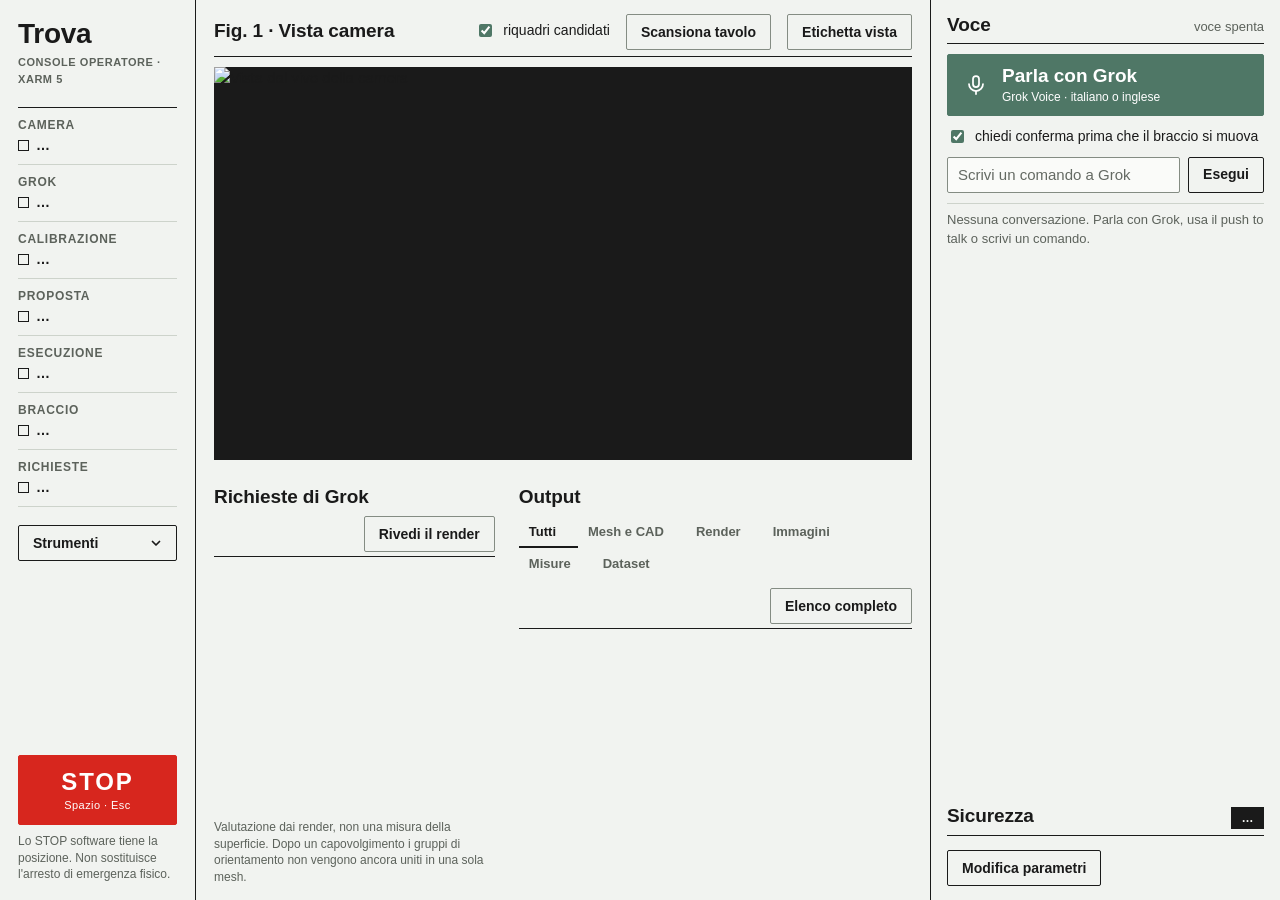
==== commit f76d677e: "final" ====
--- a/trova/static/index.html
+++ b/trova/static/index.html
@@ -1,130 +1,637 @@
 <!doctype html>
-<html lang="en">
+<html lang="it">
 <head>
 <meta charset="utf-8">
 <meta name="viewport" content="width=device-width, initial-scale=1">
 <title>Trova</title>
 <link rel="icon" href="data:,">
 <style>
-:root{--bg:#f6f6f3;--panel:#fff;--ink:#16181d;--muted:#5d6370;--line:#dcdcd6;--accent:#b4009e;--ok:#137333;--bad:#b3261e;--warn:#9a6700;--btn:#eceae4}
-@media (prefers-color-scheme:dark){:root{--bg:#121316;--panel:#1b1d22;--ink:#eceef2;--muted:#9aa0ab;--line:#2c2f36;--accent:#ff5ee8;--ok:#5cc985;--bad:#ff7a70;--warn:#e0b04c;--btn:#262931}}
-*{box-sizing:border-box}body{margin:0;font:15px/1.45 system-ui,-apple-system,Segoe UI,sans-serif;background:var(--bg);color:var(--ink)}
-header{display:flex;flex-wrap:wrap;gap:8px 12px;align-items:center;padding:10px 16px;border-bottom:1px solid var(--line);position:sticky;top:0;background:var(--bg);z-index:5}
-h1{font-size:20px;margin:0}h2{font-size:16px;margin:0 0 8px}.badge{font-size:12px;padding:2px 8px;border-radius:99px;border:1px solid var(--line);color:var(--muted)}
-.badge.live{color:var(--ok);border-color:var(--ok)}.badge.mock{color:var(--warn);border-color:var(--warn)}
-#stop{margin-left:auto;background:var(--bad);color:#fff;border:0;border-radius:10px;font-weight:700;padding:10px 18px;font-size:16px}
-main{display:grid;grid-template-columns:minmax(0,1.5fr) minmax(320px,1fr);gap:16px;padding:16px;max-width:1500px;margin:0 auto}
-main>section{min-width:0}.row>*{min-width:0}
-@media (max-width:600px){#armst{order:9;flex-basis:100%;text-align:left;border:0;padding:0}}
-@media (max-width:900px){main{grid-template-columns:minmax(0,1fr);padding:12px 16px}#viewcol{order:2}#ctrlcol{order:1}}
-.panel{background:var(--panel);border:1px solid var(--line);border-radius:12px;padding:14px;margin-bottom:14px}
-#live{width:100%;border-radius:10px;border:1px solid var(--line);display:block;cursor:crosshair;background:#000;min-height:120px}
-.row{display:flex;gap:8px;flex-wrap:wrap;align-items:center}.row+.row{margin-top:8px}
-input[type=text],input[type=number]{flex:1;min-width:0;padding:10px;border-radius:8px;border:1px solid var(--line);background:var(--bg);color:var(--ink);font-size:16px}
-input[type=number]{flex:0 0 72px;width:72px}
-button{padding:9px 14px;border-radius:8px;border:1px solid var(--line);background:var(--btn);color:var(--ink);font-size:14px;cursor:pointer}
-button.primary{background:var(--accent);color:#fff;border-color:var(--accent);font-weight:600}button:disabled{opacity:.5}
-.result{margin-top:10px;padding:10px;border-radius:8px;border:1px solid var(--line);display:none}
-.result.show{display:block}.st-found{border-color:var(--ok)}.st-not_found{border-color:var(--bad)}.st-clarify{border-color:var(--warn)}
-.muted{color:var(--muted);font-size:13px}.big{font-size:18px;font-weight:600}
-.thumbs{display:grid;grid-template-columns:1fr 1fr;gap:8px;margin-top:8px}.thumbs img{width:100%;border-radius:6px;border:1px solid var(--line)}
-ul.changes{padding-left:18px;margin:8px 0}li.risk-high{color:var(--bad)}li.risk-medium{color:var(--warn)}
-.score{display:grid;grid-template-columns:repeat(3,minmax(0,1fr));gap:8px;text-align:center}.score div{border:1px solid var(--line);border-radius:8px;padding:8px}.score b{display:block;font-size:20px}
-details summary{cursor:pointer;font-weight:600}#log{max-height:260px;overflow:auto;font:12px/1.4 ui-monospace,Menlo,monospace}
-.mode{font-size:13px;padding:6px 10px;border-radius:8px;background:var(--btn);display:none;margin-top:8px}.mode.on{display:block}
-label.file{padding:9px 14px;border-radius:8px;border:1px solid var(--line);background:var(--btn);cursor:pointer}label.file input{display:none}
+@font-face{font-family:"Archivo";src:url(/static/fonts/archivo-latin.woff2) format("woff2");font-weight:400 800;font-stretch:75% 100%;font-display:swap}
+@font-face{font-family:"JetBrains Mono";src:url(/static/fonts/jetbrainsmono-latin.woff2) format("woff2");font-weight:400 600;font-display:swap}
+:root{
+  --paper:#F1F3F0;--paper-deep:#E3E8E2;--field:#FAFBF9;--ink:#1A1A1A;--mute:#5C625B;--rule:#CDD3CB;--rule-strong:#848C83;
+  --green:#7FA392;--green-deep:#4F7766;--green-wash:#E1EAE4;
+  --ochre:#E0A526;--ochre-ink:#7A5200;--ochre-wash:#F6E6BC;
+  --red:#D7261E;--red-deep:#A81C16;--red-wash:#F8DEDB;
+  --frame:#1A1A1A;
+  /* names the result renderers already use */
+  --ok:var(--green-deep);--bad:var(--red);--warn:var(--ochre-ink);--line:var(--rule);--bg:var(--paper);--btn:var(--paper-deep);--muted:var(--mute);--accent:var(--green-deep);--panel:var(--paper);
+  --rail:212px;--side:384px;
+  --ease:cubic-bezier(.16,1,.3,1);
+}
+*{box-sizing:border-box}
+[hidden]{display:none!important}
+html{scrollbar-color:var(--rule-strong) transparent;-webkit-text-size-adjust:100%}
+body{margin:0;background:var(--paper);color:var(--ink);font:15px/1.5 "Archivo",Arial,sans-serif;caret-color:var(--green-deep);accent-color:var(--green-deep)}
+::selection{background:var(--ochre-wash);color:var(--ink)}
+:focus-visible{outline:2px solid var(--green-deep);outline-offset:2px}
+a{color:var(--ink);text-underline-offset:3px;text-decoration-thickness:1px}
+a:hover{color:var(--green-deep)}
+h1,h2,h3,p,ol,ul,dl,dd,dt,figure{margin:0}
+.mono,.mono *{font-family:"JetBrains Mono",ui-monospace,monospace;font-variant-numeric:tabular-nums;font-size:.92em}
+.muted{color:var(--mute);font-size:13px}
+.k{font-size:12px;font-weight:600;font-stretch:87.5%;letter-spacing:.06em;text-transform:uppercase;color:var(--mute)}
+.big{font-size:17px;font-weight:700;line-height:1.3}
+.wrap{overflow-wrap:anywhere}
+.ell{white-space:nowrap;overflow:hidden;text-overflow:ellipsis;min-width:0}
+h2{font-size:19px;font-weight:800;line-height:1.2;letter-spacing:-.005em}
+h2:focus{outline:none}
+
+/* controls */
+button,.btn{font:600 14px/1.2 "Archivo",Arial,sans-serif;color:var(--ink);background:transparent;border:1px solid var(--ink);border-radius:2px;padding:8px 14px;cursor:pointer;text-decoration:none;display:inline-flex;align-items:center;gap:8px;min-height:36px}
+button:hover,.btn:hover{background:var(--paper-deep);color:var(--ink)}
+button:active{background:var(--ink);color:var(--paper)}
+button:disabled{opacity:.45;cursor:not-allowed;background:transparent;color:var(--ink)}
+button.primary{background:var(--green-deep);border-color:var(--green-deep);color:#fff}
+button.primary:hover{background:#436656;color:#fff}
+button.quiet{border-color:var(--rule-strong)}
+input[type=text],input[type=number],select,textarea{font:15px/1.3 "Archivo",Arial,sans-serif;color:var(--ink);background:var(--field);border:1px solid var(--rule-strong);border-radius:2px;padding:7px 10px;min-height:36px;min-width:0}
+input:focus,select:focus,textarea:focus{border-color:var(--ink);outline:2px solid var(--green-deep);outline-offset:1px}
+input::placeholder,textarea::placeholder{color:#646A63}
+input[type=number]{width:96px}
+textarea{width:100%;font-family:"JetBrains Mono",monospace;font-size:13px}
+label{display:inline-flex;align-items:center;gap:8px}
+.check{font-size:14px;color:var(--ink)}
+.row{display:flex;gap:8px;flex-wrap:wrap;align-items:center}.row+.row{margin-top:8px}.row>*{min-width:0}
+.field{display:flex;flex-direction:column;gap:4px;align-items:stretch}
+.field>span{font-size:12px;font-weight:600;color:var(--mute)}
+.grow{flex:1 1 200px}
+label.file{border:1px solid var(--ink);padding:8px 14px;cursor:pointer;font-weight:600;font-size:14px;min-height:36px}
+label.file:hover{background:var(--paper-deep)}
+label.file input{position:absolute;opacity:0;width:1px;height:1px}
+
+/* rail: name, status, tools, STOP */
+.rail{display:flex;flex-direction:column;padding:20px 18px 18px;background:var(--paper);min-height:0}
+.brand h1{font-size:28px;font-weight:800;letter-spacing:-.01em;line-height:1}
+.brand p{margin-top:6px;font-size:11px;color:var(--mute);font-weight:600;font-stretch:87.5%;letter-spacing:.05em;text-transform:uppercase}
+.statuslist{margin-top:20px;border-top:1px solid var(--ink)}
+.stat{padding:8px 0;border-bottom:1px solid var(--rule);display:flex;flex-direction:column;gap:1px;min-width:0}
+.badge{font-size:14px;font-weight:600;display:flex;align-items:center;gap:7px;white-space:nowrap;overflow:hidden;text-overflow:ellipsis}
+.badge::before{content:"";width:9px;height:9px;flex:none;border:1.5px solid var(--ink)}
+.badge.live::before{background:var(--green-deep);border-color:var(--green-deep)}
+.badge.mock::before{background:var(--ochre);border-color:var(--ochre)}
+.badge.bad::before{background:var(--red);border-color:var(--red)}
+#toolsbtn{width:100%;justify-content:space-between;margin-top:18px}
+#toolsbtn[aria-expanded=true]{background:var(--ink);color:var(--paper)}
+#toolsbtn svg{transition:transform .2s var(--ease)}#toolsbtn[aria-expanded=true] svg{transform:rotate(180deg)}
+.menu{border:1px solid var(--ink);border-top:0;background:var(--field);padding:4px 0;overflow:auto;min-height:0}
+.menu .grp{padding:8px 12px 2px}
+.menu button,.menu a{width:100%;border:0;border-radius:0;display:flex;align-items:center;justify-content:flex-start;padding:7px 12px;min-height:32px;font:500 14px/1.2 "Archivo",Arial,sans-serif;background:transparent;text-decoration:none;color:var(--ink);text-align:left}
+.menu button:hover,.menu a:hover,.menu button:focus-visible,.menu a:focus-visible{background:var(--green-wash);color:var(--ink);outline:none}
+.menu button[aria-current=true]{font-weight:700;background:var(--green-wash)}
+.menu hr{border:0;border-top:1px solid var(--rule);margin:4px 0}
+.menu small{margin-left:auto;color:var(--mute);font-size:11px}
+.railfoot{margin-top:auto;padding-top:14px;display:flex;flex-direction:column;gap:8px}
+#stop{width:100%;background:var(--red);border-color:var(--red);color:#fff;font-size:24px;font-weight:800;letter-spacing:.08em;flex-direction:column;gap:2px;padding:12px 0;min-height:70px}
+#stop:hover{background:var(--red-deep)}
+#stop small{font-size:11px;font-weight:500;letter-spacing:.04em}
+.railfoot .muted{font-size:12px;line-height:1.35}
+.rail:has(#toolsmenu:not([hidden])) .railfoot .muted{display:none}
+
+/* work column: Fig. 1, outputs, an open tool */
+.work{padding:16px 24px;min-width:0;display:flex;flex-direction:column;gap:12px}
+#alarm{display:none;background:var(--red);color:#fff;padding:10px 14px;font-weight:600}
+#alarm button{border-color:#fff;color:#fff;margin-left:10px;min-height:30px;padding:4px 10px}#alarm button:hover{background:var(--red-deep)}#alarm a{color:#fff}
+.fighead{display:flex;align-items:baseline;gap:8px 16px;border-bottom:1px solid var(--ink);padding-bottom:6px;flex-wrap:wrap}
+.fighead h2{flex:none}
+.fighead .tail{margin-left:auto;display:flex;gap:6px 16px;align-items:baseline;min-width:0;flex-wrap:wrap}
+.figrow{display:flex;flex-direction:column;gap:8px;margin-top:10px;min-height:0}
+.figbox{position:relative;width:100%;aspect-ratio:var(--ar,16/9);container-type:size}
+.frame{position:relative;background:var(--frame);overflow:hidden;width:min(100cqw,calc(100cqh * var(--arn,1.7778)));height:min(100cqh,calc(100cqw / var(--arn,1.7778)));margin:0 auto}
+#live{position:absolute;inset:0;width:100%;height:100%;object-fit:contain;display:block;cursor:crosshair}
+#callouts{position:absolute;inset:0;width:100%;height:100%;pointer-events:none;overflow:visible}
+#callouts .lead{stroke-dasharray:1;stroke-dashoffset:0;animation:draw .42s var(--ease) both}
+@keyframes draw{from{stroke-dashoffset:1}to{stroke-dashoffset:0}}
+#camoff{position:absolute;inset:0;display:none;place-items:center;text-align:center;color:var(--paper);padding:24px}
+#camoff b{display:block;font-size:19px;margin-bottom:6px}
+.banners{position:absolute;left:10px;right:10px;top:10px;display:flex;flex-direction:column;gap:6px;pointer-events:none}
+.mode{display:none;background:var(--ochre-wash);padding:7px 12px;font-size:14px;align-items:center;gap:12px;flex-wrap:wrap;pointer-events:none}.mode.on{display:flex}
+.mode button{min-height:30px;padding:4px 10px;pointer-events:auto}
+#fignotes{max-height:6em;overflow:auto}
+.capwrap{min-width:0;display:flex;flex-direction:column;gap:6px}
+.captions{list-style:none;padding:0;display:flex;gap:10px 22px;flex-wrap:wrap}
+.captions li{display:flex;gap:8px;align-items:baseline;font-size:13px;line-height:1.35;min-width:0;max-width:100%}
+.captions li b{font-size:14px}
+.num{width:22px;height:22px;flex:none;border-radius:50%;display:inline-grid;place-items:center;font:700 12px "Archivo",sans-serif;background:var(--ochre);color:var(--ink);align-self:center}
+.captions .stale{color:var(--ochre-ink)}
+.notes{list-style:none;padding:0;display:flex;flex-wrap:wrap;gap:2px 18px;font-size:13px;color:var(--mute)}
+.notes li b{color:var(--ink);font-weight:600}
+
+/* outputs strip */
+.outhead{display:flex;align-items:center;gap:8px 14px;flex-wrap:wrap;border-bottom:1px solid var(--ink);padding-bottom:4px}
+.outhead .tail{margin-left:auto;display:flex;gap:10px;align-items:center}
+.tabs{display:flex;gap:0;flex-wrap:wrap}
+.tabs button{border:0;border-bottom:2px solid transparent;border-radius:0;padding:6px 10px;min-height:32px;font-weight:600;font-size:13px;color:var(--mute);white-space:nowrap}
+.tabs button[aria-selected=true]{color:var(--ink);border-bottom-color:var(--ink)}
+.tabs button span{font:500 11px "JetBrains Mono",monospace;margin-left:4px}
+.strip{display:grid;grid-auto-flow:column;grid-auto-columns:clamp(150px,13vw,210px);gap:14px;overflow-x:auto;overflow-y:hidden;padding:10px 0 6px;min-height:0}
+.cell{display:flex;flex-direction:column;gap:3px;min-height:0;min-width:0;border-top:2px solid var(--ink);padding-top:6px}
+.cell .code{font:600 12px "JetBrains Mono",monospace;color:var(--green-deep)}
+.cell .th{flex:1 1 auto;min-height:34px;background:var(--paper-deep);display:grid;place-items:center;overflow:hidden}
+.cell .th img{width:100%;height:100%;object-fit:cover;display:block}
+.cell .th .v{font:600 17px "JetBrains Mono",monospace;padding:0 8px;text-align:center}
+.cell b{font-size:13px;line-height:1.3;display:-webkit-box;-webkit-line-clamp:2;-webkit-box-orient:vertical;overflow:hidden}
+.cell .sub2{font-size:12px;color:var(--mute)}
+.cell .act{display:flex;gap:10px;font-size:13px;font-weight:600}
+.empty{padding:14px 0;color:var(--mute);max-width:70ch;font-size:14px}
+
+/* Grok's requests to the operator, beside the outputs */
+.deck{display:grid;grid-template-columns:minmax(240px,5fr) minmax(0,7fr);gap:24px;min-height:0}
+#sec-requests,#sec-output{display:flex;flex-direction:column;min-height:0;min-width:0}
+.reqhead{display:flex;align-items:center;gap:8px 12px;flex-wrap:wrap;border-bottom:1px solid var(--ink);padding-bottom:4px;min-height:41px}
+.reqhead .tail{margin-left:auto;display:flex;gap:10px;align-items:center;min-width:0}
+#reqlist{padding-top:4px;min-height:0}
+.reqsum{font-size:14px;margin:6px 0 2px}
+.reqs{list-style:none;padding:0;display:flex;flex-direction:column}
+.req{display:grid;grid-template-columns:24px minmax(0,1fr) auto;gap:4px 10px;padding:10px 0;border-bottom:1px solid var(--rule)}
+.req .rq{display:flex;flex-direction:column;gap:4px;min-width:0}
+.req .rq b{font-size:15px;line-height:1.35}
+.req .rq .why{font-size:13px;color:var(--mute);line-height:1.4}
+.req.done .rq b,.req.skipped .rq b{color:var(--mute);font-weight:600;text-decoration:line-through;text-decoration-thickness:1px}
+.req .row button{min-height:32px;padding:5px 12px}
+.req .ev img{width:92px;height:68px;object-fit:cover;border:1px solid var(--rule);display:block;background:var(--paper-deep)}
+.reqfoot{font-size:12px;color:var(--mute);margin-top:6px;flex:none;line-height:1.4}
+#reqnote:empty{display:none}
+#reqnote{font-size:13px;background:var(--green-wash);padding:6px 10px;margin-top:6px}
+
+/* tools (opened from Strumenti) */
+.tool .sechead{display:flex;justify-content:space-between;align-items:baseline;gap:12px;border-bottom:1px solid var(--ink);padding-bottom:6px;flex-wrap:wrap}
+.tool .body{margin-top:12px;display:flex;flex-direction:column;gap:10px}
+.tool .body>.row+.row{margin-top:0}
+.tool p.note{font-size:13px;color:var(--mute);max-width:72ch}
+.sub{margin-top:6px;padding-top:10px;border-top:1px solid var(--rule)}
+.sub>.k{display:block;margin-bottom:8px}
+details.more>summary{cursor:pointer;font-weight:600;font-size:14px;padding:8px 0;list-style:none;display:flex;align-items:center;gap:8px}
+details.more>summary::-webkit-details-marker{display:none}
+details.more>summary svg{transition:transform .2s var(--ease)}details.more[open]>summary svg{transform:rotate(180deg)}
+table.out{width:100%;border-collapse:collapse;font-size:14px}
+table.out th{text-align:left;font-size:12px;font-weight:600;color:var(--mute);padding:8px 10px 6px 0;border-bottom:1px solid var(--ink);font-stretch:87.5%;letter-spacing:.04em;text-transform:uppercase}
+table.out td{padding:8px 10px 8px 0;border-bottom:1px solid var(--rule);vertical-align:top}
+table.out td.code{font:600 13px "JetBrains Mono",monospace;color:var(--green-deep);white-space:nowrap;width:54px}
+table.out td.pv{width:108px}table.out td.pv img{width:96px;height:54px;object-fit:cover;display:block;border:1px solid var(--rule);background:var(--paper-deep)}
+table.out td.pv .ph{width:96px;height:54px;background:var(--paper-deep)}
+table.out .sub2{font-size:13px;color:var(--mute);margin-top:2px}
+table.out td.act{white-space:nowrap;text-align:right}table.out td.act a{margin-left:10px;font-weight:600}
+table.out td.tm{white-space:nowrap;color:var(--mute)}
+.formgrid{display:grid;grid-template-columns:1fr 1fr;gap:10px}
+.formgrid .wide{grid-column:1/-1}
+.formgrid input{width:100%}
+.unchecked{padding-left:18px;font-size:13px;color:var(--mute)}
+
+/* results */
+.result{display:none;padding:8px 0 4px;border-top:2px solid var(--ink)}
+.result.show{display:block}
+.tsobj{display:grid;grid-template-columns:28px minmax(0,1fr) auto;gap:4px 10px;align-items:center;padding:6px 4px;border-bottom:1px solid var(--rule)}
+.tsobj.cand{background:var(--paper-deep)}
+.tsobj.sel{outline:2px solid var(--green-deep);outline-offset:-2px}
+.tsobj .row{margin:0}
+.result+.result.show{margin-top:10px}
+.st-found{border-top-color:var(--green-deep)}.st-not_found{border-top-color:var(--red)}.st-clarify{border-top-color:var(--ochre)}
+.result>div+div{margin-top:6px}
+.thumbs{display:grid;grid-template-columns:repeat(2,minmax(0,1fr));gap:8px;margin-top:8px}.thumbs img{width:100%;display:block;border:1px solid var(--rule)}
+ul.changes{padding-left:18px;margin:6px 0}ul.changes li{padding:2px 0}li.risk-high{color:var(--red-deep)}li.risk-medium{color:var(--ochre-ink)}
+.tag{display:inline-block;padding:1px 8px;font-size:12px;font-weight:700;background:var(--ochre-wash);color:var(--ink)}
+.tag.ok{background:var(--green-wash)}.tag.bad{background:var(--red-wash);color:var(--red-deep)}
+
+/* side column: voice, safety */
+.side{padding:16px 20px;display:flex;flex-direction:column;gap:18px;min-width:0}
+.sechead{display:flex;justify-content:space-between;align-items:baseline;gap:12px;border-bottom:1px solid var(--ink);padding-bottom:6px}
+#sec-voice{display:flex;flex-direction:column;gap:10px;min-height:0}
+#voicebtn{width:100%;min-height:62px;justify-content:flex-start;gap:14px;padding:10px 16px;background:var(--green-deep);border-color:var(--green-deep);color:#fff;text-align:left;flex:none}
+#voicebtn:hover{background:#436656}
+#voicebtn .t{display:flex;flex-direction:column;gap:2px}#voicebtn .t b{font-size:19px;font-weight:800}#voicebtn .t small{font-size:12px;font-weight:500}
+#voicebtn.on{background:var(--ink);border-color:var(--ink)}
+#voicebtn.unavail{background:transparent;border-color:var(--rule-strong);color:var(--mute)}
+#voicebtn.unavail:hover{background:var(--paper-deep)}
+#voicebtn.unavail .t b{color:var(--ink);font-size:16px}
+#voicebtn .dot{width:10px;height:10px;border-radius:50%;background:#fff;margin-left:auto;opacity:0}
+#voicebtn.on .dot{opacity:1;animation:pulse 1.4s ease-out infinite}
+@keyframes pulse{0%{box-shadow:0 0 0 0 rgba(255,255,255,.55)}100%{box-shadow:0 0 0 10px rgba(255,255,255,0)}}
+#pttrow{flex:none}
+#vlog{font-size:14px;overflow:auto;min-height:40px;border-top:1px solid var(--rule)}
+#vlog:empty::before{content:"Nessuna conversazione. Parla con Grok, usa il push to talk o scrivi un comando.";color:var(--mute);font-size:13px;display:block;padding-top:6px}
+#vlog>div{padding:5px 0;border-bottom:1px solid var(--rule)}#vlog b{margin-right:6px}
+#results{overflow:auto;min-height:0}
+#results:not(:has(.result.show)){display:none}
+.cmd{display:flex;gap:8px;flex:none}.cmd input{flex:1}
+#sec-safety{flex:none}
+.facts2{display:grid;grid-template-columns:1fr 1fr;gap:0 16px;margin-top:4px}
+.fact{padding:5px 0;border-bottom:1px solid var(--rule);min-width:0}
+.fact .k{display:block;letter-spacing:.04em}
+.fact .v{font-size:14px;font-weight:600;display:block;overflow:hidden;text-overflow:ellipsis;white-space:nowrap}
+.miss{background:var(--ochre-wash);padding:0 6px;font-weight:600;font-size:13px}
+.armline{margin-top:8px;font-size:13px;line-height:1.45;color:var(--ink)}
+.armline .k{margin-right:6px}
+.modechip{background:var(--ink);color:var(--paper);padding:2px 10px;font-weight:700;font-size:12px;letter-spacing:.05em;text-transform:uppercase}
+.modechip.hw{background:var(--red)}
+.safeact{margin-top:10px}
+
+dialog{border:1px solid var(--ink);border-radius:0;background:var(--paper);color:var(--ink);padding:20px;max-width:92vw;max-height:92vh}
+dialog::backdrop{background:rgba(26,26,26,.45)}
+
+/* the whole console on one screen: nothing scrolls except inside its own box */
+@media (min-width:1100px) and (min-height:600px){
+  body{display:grid;grid-template-columns:var(--rail) minmax(0,1fr) var(--side);height:100vh;overflow:hidden}
+  .rail{height:100vh;border-right:1px solid var(--ink);overflow:hidden}
+  .menu{flex:0 1 auto}
+  .work{height:100vh;overflow:hidden;min-height:0}
+  #sec-camera{flex:0 1 auto;min-height:0;display:flex;flex-direction:column}
+  .figrow{flex:0 1 auto}
+  .figbox{flex:0 1 auto;min-height:150px}
+  .capwrap{flex:none}
+  .captions li{max-width:48%}
+  .deck{flex:1 1 0;min-height:150px}
+  .strip{flex:1 1 0}
+  #reqlist{flex:1 1 0;overflow:auto}
+  #toolarea{display:none}
+  body.tool-open .deck{display:none}
+  body.tool-open #toolarea{display:block;flex:1 1 0;min-height:0;overflow:auto;padding-right:6px}
+  body.tool-open #sec-camera{flex:none}
+  body.tool-open .figrow{flex-direction:row;align-items:flex-start;gap:20px}
+  body.tool-open .figbox{height:34vh;width:auto;flex:none;max-width:72%}
+  body.tool-open .capwrap{flex:1 1 0;max-height:34vh;overflow:auto}
+  body.tool-open .captions{flex-direction:column}
+  body.tool-open .captions li{max-width:none}
+  body.tool-open .captions .ell{white-space:normal}
+  body.tool-open .notes{flex-direction:column}
+  .side{height:100vh;overflow:hidden;border-left:1px solid var(--ink)}
+  #sec-voice{flex:1 1 auto;overflow:hidden}
+  #results{flex:0 1 auto;max-height:55%}
+  #vlog{flex:1 1 0;min-height:0}
+}
+@media (min-width:1100px) and (max-height:820px){
+  .side{gap:12px;padding-top:12px;padding-bottom:12px}
+  #sec-voice{gap:8px}
+  #voicebtn{min-height:48px;padding:6px 14px}#voicebtn .t b{font-size:17px}#voicebtn .t small{font-size:11px}
+  .fact{padding:3px 0}
+  .safeact{margin-top:6px}
+  .statuslist{margin-top:12px}
+  #stop{min-height:58px;padding:8px 0}
+  .work{gap:8px;padding-top:12px;padding-bottom:12px}
+}
+@media (min-width:1100px) and (max-width:1300px){:root{--rail:196px;--side:350px}.work{padding:14px 18px}.side{padding:14px 16px}}
+
+/* phones and short windows: one column that scrolls, camera pinned at the top */
+@media not all and (min-width:1100px) and (min-height:600px){
+  body{display:flex;flex-direction:column}
+  .rail{flex-direction:row;flex-wrap:wrap;align-items:center;gap:10px 12px;padding:10px 16px;border-bottom:1px solid var(--ink)}
+  .brand p,.railfoot .muted{display:none}
+  .brand h1{font-size:24px}
+  #toolsbtn{width:auto;margin:0 0 0 auto}
+  .railfoot{margin:0;padding:0}
+  #stop{width:auto;min-height:44px;padding:8px 20px;font-size:19px;flex-direction:row}#stop small{display:none}
+  .statuslist{order:5;flex-basis:100%;margin:0;display:flex;flex-wrap:wrap;gap:4px 16px;border-top:0}
+  .stat{border:0;padding:0}
+  .menu{order:6;flex-basis:100%;max-height:60vh;border-top:1px solid var(--ink)}
+  .work{display:contents}
+  .work>*,.side{margin-left:16px;margin-right:16px}
+  #alarm{order:1;margin-top:12px}
+  #sec-camera{order:2;position:sticky;top:0;z-index:5;background:var(--paper);padding-top:12px;padding-bottom:8px}
+  .figbox{max-height:34vh}
+  #toolarea{order:3;margin-top:16px}
+  .side{order:4;padding:20px 0;border-top:1px solid var(--ink);margin-top:16px}
+  #vlog{max-height:200px}
+  .deck{order:5;display:flex;flex-direction:column;gap:24px;padding-bottom:40px}
+  .strip{grid-auto-columns:150px;height:200px}
+  .formgrid{grid-template-columns:1fr}
+  .facts2{grid-template-columns:1fr 1fr}
+}
+@media (max-width:640px){
+  .captions{flex-direction:column}
+  table.out thead{display:none}
+  table.out tr{display:grid;grid-template-columns:54px 1fr;gap:4px 10px;padding:8px 0;border-bottom:1px solid var(--rule)}
+  table.out td{border:0;padding:0}
+  table.out td.pv{grid-row:span 2;width:auto}table.out td.pv img,table.out td.pv .ph{width:54px;height:40px}
+  table.out td.act{text-align:left;grid-column:2}table.out td.act a{margin:0 12px 0 0}
+  table.out td.tm{grid-column:2}
+}
+@media (prefers-reduced-motion:reduce){#callouts .lead,#voicebtn.on .dot{animation:none}#toolsbtn svg,details.more>summary svg{transition:none}}
 </style>
 </head>
 <body>
-<header>
-  <h1>Trova</h1><span id="mode" class="badge">…</span><span id="armst" class="badge">arm …</span>
-  <a href="/jury" target="_blank" class="badge" style="text-decoration:none">scoreboard</a>
-  <a href="/history" target="_blank" class="badge" style="text-decoration:none">history</a>
-  <button class="badge" style="background:none;cursor:pointer" onclick="runPreflight()">preflight</button>
-  <button id="stop" onclick="post('/api/arm/stop')" title="Space bar or Escape">STOP</button>
-</header>
-<div id="alarm" style="display:none;position:sticky;top:58px;z-index:6;background:var(--bad);color:#fff;padding:12px 16px;font-weight:600">
-  <span id="alarmtext"></span> <button onclick="ackAlarm()" style="margin-left:10px">Acknowledge</button> <a id="alarmimg" target="_blank" style="color:#fff">photo</a></div>
-<main>
-<section id="viewcol">
-  <img id="live" alt="Live view of the table">
-  <div id="clickmode" class="mode"></div>
-  <div id="preres" class="result"></div>
-  <div class="row" style="margin-top:8px"><label class="muted"><input type="checkbox" id="showboxes" checked> show candidate boxes</label>
-    <span class="muted" id="srcinfo"></span></div>
-  <div class="panel" style="margin-top:14px">
-    <details><summary>Setup: camera, empty table, calibration, arm</summary>
-      <div class="row" style="margin-top:10px"><input type="text" id="src" placeholder="demo | 0 | 1 | path/to/video.mp4 | folder/"><button onclick="setSource()">Switch source</button></div>
-      <div class="row"><label class="file">Use a photo of the table<input type="file" accept="image/*" id="scene" onchange="uploadScene()"></label><button onclick="post('/api/upload_scene/clear')">Back to live</button>
-        <button onclick="sendForm('/api/source/step',{delta:-1})">◀ img</button><button onclick="sendForm('/api/source/step',{delta:1})">img ▶</button></div>
-      <div class="row"><button onclick="sendForm('/api/background',{mode:'capture'})">Capture empty table</button><button onclick="sendForm('/api/background',{mode:'clear'})">Clear empty table</button><span class="muted" id="bginfo"></span></div>
-      <div class="row"><button onclick="post('/api/calibration/aruco')">Calibrate (ArUco)</button><button onclick="setClick('calib')">Calibrate by clicks</button><button onclick="post('/api/calibration/reset')">Reset</button><button onclick="markers()">Print markers</button><span class="muted" id="calinfo"></span></div>
-      <div class="row"><b class="muted">Real cobot (UR, xArm, Elite):</b><button onclick="sendForm('/api/arm/freedrive',{on:true})">Freedrive on</button><button onclick="sendForm('/api/arm/freedrive',{on:false})">off</button>
-        <button onclick="setClick('armcal')">Calibrate with arm (click the tip)</button><button onclick="markerFromArm()">Record marker from arm</button>
-        <button onclick="post('/api/arm/clear_errors')">Clear arm errors</button></div>
-      <div class="row"><b class="muted">Camera on the arm:</b><button onclick="teachPose('home_joints')">Teach survey pose here</button>
-        <button onclick="teachPose('look_joints')">Teach look pose here</button><span class="muted" id="poseinfo"></span></div>
-      <div class="row"><button onclick="post('/api/arm/home')">Arm home</button><button onclick="setClick('point')">Click to point</button><button onclick="setClick('teach')">Teach pose (click)</button><button onclick="post('/api/arm/teach_home')">Teach home</button>
-        <button onclick="sendForm('/api/arm/compliant',{on:true})">Compliant on</button><button onclick="sendForm('/api/arm/compliant',{on:false})">off</button></div>
-      <div class="row"><span class="muted">object threshold</span><input type="number" id="thresh" step="2" style="max-width:90px" onchange="tune()"><span class="muted">min area</span><input type="number" id="minarea" step="0.0002" style="max-width:110px" onchange="tune()"></div>
-      <div class="row" id="demorow"><span class="muted">demo:</span><button onclick="sendForm('/api/demo/tamper',{kind:'add'})">+ add</button><button onclick="sendForm('/api/demo/tamper',{kind:'remove'})">− remove</button><button onclick="sendForm('/api/demo/tamper',{kind:'move'})">↔ move</button><button onclick="sendForm('/api/demo/tamper',{kind:'label'})">+ old-lot carton</button><button onclick="sendForm('/api/demo/hand',{on:true})">hand in</button><button onclick="sendForm('/api/demo/hand',{on:false})">hand out</button></div>
-    </details>
+<nav class="rail" aria-label="Stato e strumenti">
+  <div class="brand"><h1>Trova</h1><p>Console operatore · xArm 5</p></div>
+  <dl class="statuslist" aria-label="Stato">
+    <div class="stat"><dt class="k">Camera</dt><dd id="cambadge" class="badge">…</dd></div>
+    <div class="stat"><dt class="k">Grok</dt><dd id="mode" class="badge">…</dd></div>
+    <div class="stat"><dt class="k">Calibrazione</dt><dd id="visionbadge" class="badge">…</dd></div>
+    <div class="stat"><dt class="k">Proposta</dt><dd id="motionbadge" class="badge">…</dd></div>
+    <div class="stat"><dt class="k">Esecuzione</dt><dd id="movedbadge" class="badge">…</dd></div>
+    <div class="stat"><dt class="k">Braccio</dt><dd id="armst" class="badge">…</dd></div>
+    <div class="stat"><dt class="k">Richieste</dt><dd id="reqbadge" class="badge">…</dd></div>
+  </dl>
+  <button id="toolsbtn" aria-haspopup="menu" aria-expanded="false" aria-controls="toolsmenu">Strumenti
+    <svg viewBox="0 0 12 12" width="12" height="12" aria-hidden="true"><path d="M2.5 4.5 6 8l3.5-3.5" fill="none" stroke="currentColor" stroke-width="1.75" stroke-linecap="round" stroke-linejoin="round"/></svg></button>
+  <div class="menu" id="toolsmenu" role="menu" hidden>
+    <div class="grp k">Lavoro</div>
+    <button role="menuitem" data-tool="objects">Oggetti sul tavolo</button>
+    <button role="menuitem" data-tool="vision">Task di visione</button>
+    <button role="menuitem" data-tool="calib">Calibrazione camera</button>
+    <button role="menuitem" data-tool="scan">Scansione e ricostruzione</button>
+    <button role="menuitem" data-tool="outputs">Tutti gli output</button>
+    <hr>
+    <div class="grp k">Postazione</div>
+    <button role="menuitem" data-tool="safety">Parametri di sicurezza</button>
+    <button role="menuitem" data-tool="arm">Braccio</button>
+    <button role="menuitem" data-tool="source">Camera e tavolo</button>
+    <button role="menuitem" data-tool="preflight">Controllo preliminare</button>
+    <button role="menuitem" data-tool="log">Registro eventi</button>
+    <a role="menuitem" href="/history" target="_blank" rel="noopener">Storico e audit<small>nuova scheda</small></a>
+    <hr>
+    <div class="grp k">Demo hackathon</div>
+    <button role="menuitem" data-tool="line">Line clearance e lotti</button>
+    <button role="menuitem" data-tool="jury">Giuria e metriche</button>
+    <button role="menuitem" data-tool="dog" id="menu-dog" hidden>Cane robot</button>
+    <a role="menuitem" href="/jury" target="_blank" rel="noopener">Tabellone giuria<small>nuova scheda</small></a>
   </div>
-  <div class="panel"><details><summary>Log</summary><div id="log"></div></details></div>
-</section>
-
-<section id="ctrlcol">
-  <div class="panel">
-    <h2>Trova: what are you looking for?</h2>
-    <div class="muted">Ask in English or Italian, type, talk, or show a photo.</div>
-    <div class="row" style="margin-top:8px"><input type="text" id="q" placeholder="e.g. something to write with · qualcosa per scrivere" onkeydown="if(event.key==='Enter')doFind()"></div>
-    <div class="row"><label class="file">📷 Photo of the object<input type="file" accept="image/*" capture="environment" id="photo" onchange="photoChosen()"></label>
-      <button class="primary" id="findbtn" onclick="doFind()">Find</button><button onclick="doFindAll()">Find all</button><button onclick="doInventory()">What's on the table?</button><button onclick="lookAround()">👀 Look around the room</button><span class="muted" id="photoname"></span></div>
-    <div class="row"><button id="voicebtn" onclick="toggleVoice()">🎤 Talk to Trova</button>
-      <label class="muted"><input type="checkbox" id="confirm" checked> ask before the arm moves</label>
-      <span class="badge" id="vstatus">voice off</span></div>
-    <div class="row" id="pttrow" style="display:none"><button id="pttbtn" onclick="pushToTalk()">🎙 Push to talk (browser)</button>
-      <select id="pttlang" style="padding:8px;border-radius:8px"><option value="en-US">EN</option><option value="it-IT">IT</option></select>
-      <label class="muted"><input type="checkbox" id="speak"> speak results</label><span class="muted" id="pttinfo"></span></div>
-    <div id="vlog" class="muted" style="display:none;margin-top:8px;max-height:150px;overflow:auto;font-size:14px"></div>
-    <div id="findres" class="result"></div>
-    <div id="approach" class="result"></div>
-    <div class="row" style="margin-top:10px"><span class="muted">Jury:</span><button onclick="judge(true)">✓ correct</button><button onclick="judge(false)">✗ wrong</button><button onclick="armMissed()">arm missed</button><button id="absentbtn" style="display:none" onclick="label({absent:true})">not on the table</button></div>
+  <div class="railfoot">
+    <button id="stop" onclick="post('/api/arm/stop')" title="Barra spaziatrice o Esc">STOP<small>Spazio · Esc</small></button>
+    <p class="muted">Lo STOP software tiene la posizione. Non sostituisce l'arresto di emergenza fisico.</p>
   </div>
-
-  <div class="panel">
-    <h2>What changed (line clearance)</h2>
-    <div class="row"><button onclick="saveRef()">Save reference</button><button class="primary" onclick="doCheck()">Check now</button><span class="muted" id="refinfo">no reference</span></div>
-    <div class="row"><button onclick="setClick('zone')">Draw a zone (click corners)</button><button onclick="finishZone()">Finish zone</button>
-      <button onclick="post('/api/zones/cancel')">Cancel</button><span class="muted" id="zoneinfo"></span></div>
-    <div class="row"><span class="muted">Batch</span><input type="text" id="lot" placeholder="current lot, e.g. A123" style="max-width:150px">
-      <button onclick="setBatch()">Set batch</button><button onclick="readLabels()">Read labels</button><button onclick="labelSheet()">Print labels</button><span class="muted" id="batchinfo"></span></div>
-    <div class="row"><button id="watchbtn" onclick="toggleWatch()">👁 Watch the line</button>
-      <label class="muted"><input type="checkbox" id="watchpoint"> arm points at problems</label><span class="muted" id="watchinfo"></span></div>
-    <div id="checkres" class="result"></div>
-    <div class="row" style="margin-top:10px"><input type="text" id="operator" placeholder="operator name" style="max-width:180px"><button onclick="signoff('approve')">Sign off</button><button onclick="signoff('reject')">Reject</button><a href="/api/report" target="_blank"><button>Open record</button></a><a href="/api/report.pdf" target="_blank"><button>Download PDF</button></a></div>
-    <div class="row"><span class="muted">Jury:</span><button onclick="judgeCheck(true)">✓ all right</button><span class="muted">false alarms</span><input type="number" id="fa" value="0" min="0" style="max-width:70px"><span class="muted">missed</span><input type="number" id="miss" value="0" min="0" style="max-width:70px"><button onclick="judgeCheck(false)">record</button></div>
+</nav>
+
+<main class="work">
+  <div id="alarm" role="alert"><span id="alarmtext"></span> <button onclick="ackAlarm()">Preso atto</button> <a id="alarmimg" target="_blank">foto</a></div>
+
+  <section id="sec-camera" aria-labelledby="h-camera">
+    <div class="fighead"><h2 id="h-camera" tabindex="-1">Fig. 1 · Vista camera</h2>
+      <div class="tail"><span class="muted mono" id="figmeta"></span><span class="muted ell" id="srcinfo"></span>
+        <label class="check" id="boxesopt"><input type="checkbox" id="showboxes" checked> riquadri candidati</label>
+        <button class="quiet" id="tsbtn" onclick="tableScan(true)" title="Sale a 60 cm, inclina la camera sul tavolo, gira e mappa ogni oggetto (calibrazione V2)">Scansiona tavolo</button>
+        <button class="quiet" onclick="tableScan(false)" title="Etichetta solo la vista attuale, senza muovere il braccio">Etichetta vista</button></div></div>
+    <div class="figrow">
+      <div class="figbox">
+        <div class="frame" id="frame">
+          <img id="live" src="/api/frame.jpg?boxes=1" alt="Vista dal vivo della camera">
+          <svg id="callouts" aria-hidden="true"></svg>
+          <div id="camoff"><div><b>Camera non raggiungibile</b><span id="camofftext">Nuovo tentativo tra poco.</span></div></div>
+          <div class="banners">
+            <div id="clickmode" class="mode"></div>
+            <div class="mode" id="labelwait"><span>Ritrovamento errato: clicca l'oggetto giusto sull'immagine, anche senza riquadro.</span><button id="absentbtn" style="display:none" onclick="label({absent:true})">Non è sul tavolo</button></div>
+          </div>
+        </div>
+      </div>
+      <div class="capwrap">
+        <ol class="captions" id="captions" aria-label="Segni sulla figura"></ol>
+        <ul class="notes" id="fignotes" aria-label="Note sulla figura"></ul>
+      </div>
+    </div>
+  </section>
+
+  <div class="deck">
+  <section id="sec-requests" aria-labelledby="h-requests">
+    <div class="reqhead"><h2 id="h-requests" tabindex="-1">Richieste di Grok</h2>
+      <div class="tail"><span class="muted ell" id="reqmeta"></span><button class="quiet" id="reviewbtn" onclick="reviewRender()">Rivedi il render</button></div></div>
+    <div id="reqnote" role="status"></div>
+    <div id="reqlist" aria-live="polite"></div>
+    <p class="reqfoot">Valutazione dai render, non una misura della superficie. Dopo un capovolgimento i gruppi di orientamento non vengono ancora uniti in una sola mesh.</p>
+  </section>
+
+  <section id="sec-output" aria-labelledby="h-output">
+    <div class="outhead"><h2 id="h-output" tabindex="-1">Output</h2>
+      <div class="tabs" role="tablist" aria-label="Tipo di output" id="outtabs">
+        <button role="tab" data-tab="all" aria-selected="true">Tutti<span></span></button>
+        <button role="tab" data-tab="mesh" aria-selected="false">Mesh e CAD<span></span></button>
+        <button role="tab" data-tab="render" aria-selected="false">Render<span></span></button>
+        <button role="tab" data-tab="image" aria-selected="false">Immagini<span></span></button>
+        <button role="tab" data-tab="measure" aria-selected="false">Misure<span></span></button>
+        <button role="tab" data-tab="dataset" aria-selected="false">Dataset<span></span></button>
+      </div>
+      <div class="tail"><span class="muted" id="outcount"></span><button class="quiet" onclick="openTool('outputs')">Elenco completo</button></div>
+    </div>
+    <div class="strip" id="outstrip" aria-label="Output recenti"></div>
+    <div class="empty" id="outempty" hidden></div>
+  </section>
   </div>
 
-  <div class="panel" id="dogpanel" style="display:none"><h2>Robot dog (optional)</h2>
-    <div class="muted" id="dogroute"></div>
-    <div class="row" style="margin-top:8px"><button onclick="sendDog()">Send the dog to look</button><button onclick="post('/api/dog/stop')">Stop the dog</button></div>
-    <div id="dogres" class="result"></div>
+  <div id="toolarea">
+    <section class="tool" id="tool-objects" hidden aria-labelledby="t-objects">
+      <div class="sechead"><h2 id="t-objects" tabindex="-1">Oggetti sul tavolo</h2><button class="quiet" onclick="closeTool()">Chiudi</button></div>
+      <div class="body">
+        <div class="row"><input type="text" id="q" class="grow" placeholder="es. qualcosa per scrivere, the red mouse" onkeydown="if(event.key==='Enter')doFind()"></div>
+        <div class="row">
+          <button class="primary" id="findbtn" onclick="doFind()">Trova</button>
+          <button onclick="doFindAll()">Trova tutti</button>
+          <button onclick="doInventory()">Cosa c'è sul tavolo?</button>
+          <button onclick="openRegionSelection()">Seleziona una regione</button>
+          <label class="file">Foto dell'oggetto<input type="file" accept="image/*" capture="environment" id="photo" onchange="photoChosen()"></label>
+          <span class="muted" id="photoname"></span>
+        </div>
+        <div class="row"><button onclick="lookAround()">Guarda nella stanza</button><span class="muted">Con la camera sul braccio: ruota, scatta e si volta verso l'oggetto.</span></div>
+      </div>
+    </section>
+
+    <section class="tool" id="tool-vision" hidden aria-labelledby="t-vision">
+      <div class="sechead"><h2 id="t-vision" tabindex="-1">Task di visione</h2><button class="quiet" onclick="closeTool()">Chiudi</button></div>
+      <div class="body">
+        <p class="note">Grok sceglie una skill. Un movimento resta una proposta finché il gateway non lo accetta e calibrazione, clearance e sblocco operatore non sono tutti presenti. Il comando si scrive nella sezione Voce.</p>
+        <div class="row"><button onclick="runAgent(true)">Esegui un passo</button><button onclick="runAgent()">Esegui il task</button><button onclick="cancelAgent()">Annulla il task</button></div>
+        <div class="muted wrap" id="motioninfo"></div>
+        <div class="muted wrap" id="visioninfo"></div>
+        <div class="muted wrap" id="timeread"></div>
+      </div>
+    </section>
+
+    <section class="tool" id="tool-calib" hidden aria-labelledby="t-calib">
+      <div class="sechead"><h2 id="t-calib" tabindex="-1">Calibrazione camera</h2><button class="quiet" onclick="closeTool()">Chiudi</button></div>
+      <div class="body" id="calibpanel">
+        <p class="note">La calibrazione non muove il braccio: posizionalo tu, con l'arresto di emergenza a portata. La scacchiera resta fissa nella base del robot durante le catture hand-eye. Una matrice viene salvata solo se passa le soglie: 1.5 px, 10 mm, 10 mm e 5 mm.</p>
+        <div class="muted wrap" id="robotread">telemetria robot …</div>
+        <div class="row">
+          <label class="field"><span>Angoli interni (colonne)</span><input type="number" id="boardcols" value="9"></label>
+          <label class="field"><span>Angoli interni (righe)</span><input type="number" id="boardrows" value="6"></label>
+          <label class="field"><span>Lato quadrato misurato, mm</span><input type="number" id="boardsquare" step="0.1"></label>
+        </div>
+        <div class="row"><button onclick="previewBoard()">Mostra scacchiera</button><button onclick="captureBoard('intrinsics')">Cattura intrinseci</button><button onclick="post('/api/vision/intrinsics/solve')">Risolvi intrinseci</button></div>
+        <div class="row"><label class="check"><input type="checkbox" id="ontable"> scacchiera appoggiata sul tavolo</label><button onclick="captureBoard('handeye')">Cattura vista hand-eye</button><button onclick="post('/api/vision/handeye/solve')">Risolvi hand-eye</button></div>
+        <div class="muted wrap" id="calibinfo">nessun campione di calibrazione</div>
+        <div class="wrap" id="calibnext"></div>
+        <div class="muted wrap" id="dofnote"></div>
+        <div id="reprobars"></div>
+        <div id="calibsamples"></div>
+        <div id="boardwrap"></div>
+        <div class="sub"><span class="k">Confronto con un punto misurato</span>
+          <div class="row">
+            <label class="field"><span>x mm</span><input type="number" id="refx"></label><label class="field"><span>y mm</span><input type="number" id="refy"></label>
+            <label class="field"><span>z mm</span><input type="number" id="refz"></label><label class="field"><span>traccia</span><input type="number" id="reftrack"></label>
+            <button onclick="compareReference()">Confronta il punto</button>
+          </div>
+          <div class="muted wrap" id="locinfo"></div>
+        </div>
+      </div>
+    </section>
+
+    <section class="tool" id="tool-scan" hidden aria-labelledby="t-scan">
+      <div class="sechead"><h2 id="t-scan" tabindex="-1">Scansione e ricostruzione</h2><button class="quiet" onclick="closeTool()">Chiudi</button></div>
+      <div class="body">
+        <p class="note">Foto e posa del robot effettivamente letta. La sessione non costruisce la mesh: la ricostruzione è un passo separato.</p>
+        <div class="row"><input type="text" id="scanobj" placeholder="id oggetto" style="width:160px">
+          <button onclick="startScan()">Avvia scansione</button><button onclick="captureView()">Cattura vista</button><button onclick="finishScan()">Chiudi sessione</button><button onclick="exportScan()">Esporta pose</button></div>
+        <div class="row"><button onclick="nextScanView()">Pianifica la vista successiva</button><button onclick="markOrientation()">Oggetto girato o capovolto</button></div>
+        <div class="row"><button class="primary" onclick="startReconstruction()">Ricostruisci il dataset</button><button onclick="cancelReconstruction()">Annulla ricostruzione</button><button onclick="loadReconstructionJobs()">Ricostruzioni salvate</button></div>
+        <div id="scanres" class="muted wrap"></div>
+        <div id="reconstructionjobs" class="row"></div>
+        <div id="reconstructionres" role="status" class="wrap"></div>
+        <details class="more sub" id="m5panel"><summary>Integrazione 3D: evidenze di calibrazione, orbita e benchmark registrato
+          <svg viewBox="0 0 12 12" width="12" height="12" aria-hidden="true"><path d="M2.5 4.5 6 8l3.5-3.5" fill="none" stroke="currentColor" stroke-width="1.75" stroke-linecap="round" stroke-linejoin="round"/></svg></summary>
+          <div class="body">
+            <div class="row"><button onclick="loadM5Evidence()">Evidenze di calibrazione</button><button onclick="previewOrbit()">Anteprima orbita calibrata</button></div>
+            <div id="m5evidence" role="status" class="muted wrap"></div>
+            <div id="orbitpreview" role="status"></div>
+            <details class="more"><summary>Misure operatore per l'orbita
+              <svg viewBox="0 0 12 12" width="12" height="12" aria-hidden="true"><path d="M2.5 4.5 6 8l3.5-3.5" fill="none" stroke="currentColor" stroke-width="1.75" stroke-linecap="round" stroke-linejoin="round"/></svg></summary>
+              <p class="note">Carica le impostazioni, inserisci altezza e raggio dell'oggetto e l'offset flangia-TCP misurati. La conferma salva le misure; lo sblocco hardware resta separato.</p>
+              <div class="row" style="margin-top:8px"><button onclick="loadOrbitSettings()">Carica impostazioni orbita</button></div>
+              <textarea id="orbitsettings" rows="12" aria-label="Impostazioni orbita dell'operatore" style="margin-top:8px"></textarea>
+              <div class="row" style="margin-top:8px"><label class="check"><input id="orbitsettingsconfirm" type="checkbox"> Ho misurato e controllato questi valori</label><button onclick="saveOrbitSettings()">Salva le misure dell'orbita</button></div>
+              <div id="orbitsettingsstatus" role="status" class="muted"></div>
+            </details>
+            <div class="row"><button onclick="importMouseRecording()">Importa scansione registrata del mouse, 60 viste</button><button onclick="replayMouseMesh()">Rigenera la mesh dalla nuvola registrata</button></div>
+            <p class="note">La riproduzione registrata usa pose e punti densi storici. La ricostruzione completa usa COLMAP. Nessuna delle due muove il robot.</p>
+          </div>
+        </details>
+      </div>
+    </section>
+
+    <section class="tool" id="tool-arm" hidden aria-labelledby="t-arm">
+      <div class="sechead"><h2 id="t-arm" tabindex="-1">Braccio</h2><button class="quiet" onclick="closeTool()">Chiudi</button></div>
+      <div class="body">
+        <div class="row"><button onclick="post('/api/arm/home')">Vai a home</button><button onclick="setClick('point')">Punta dove clicco</button><button onclick="post('/api/arm/clear_errors')">Cancella errori del braccio</button></div>
+        <div class="sub"><span class="k">Guida manuale</span>
+          <div class="row"><button onclick="sendForm('/api/arm/freedrive',{on:true})">Freedrive attivo</button><button onclick="sendForm('/api/arm/freedrive',{on:false})">Freedrive spento</button>
+            <button onclick="sendForm('/api/arm/compliant',{on:true})">Cedevole attivo</button><button onclick="sendForm('/api/arm/compliant',{on:false})">Cedevole spento</button></div></div>
+        <div class="sub"><span class="k">Pose insegnate</span>
+          <div class="row"><button onclick="teachPose('home_joints')">Insegna qui la posa di rilievo</button><button onclick="teachPose('look_joints')">Insegna qui la posa di sguardo</button><span class="muted" id="poseinfo"></span></div>
+          <div class="row"><button onclick="setClick('teach')">Insegna posa (clic)</button><button onclick="post('/api/arm/teach_home')">Insegna home</button></div></div>
+        <div class="sub"><span class="k">Calibrazione con la punta</span>
+          <div class="row"><button onclick="setClick('armcal')">Calibra con il braccio (clic sulla punta)</button><button onclick="markerFromArm()">Registra marker dal braccio</button></div></div>
+      </div>
+    </section>
+
+    <section class="tool" id="tool-source" hidden aria-labelledby="t-source">
+      <div class="sechead"><h2 id="t-source" tabindex="-1">Camera e tavolo</h2><button class="quiet" onclick="closeTool()">Chiudi</button></div>
+      <div class="body">
+        <div class="row"><input type="text" id="src" class="grow" placeholder="pi | pi:host | demo | 0 | 1 | video.mp4 | cartella/"><button onclick="setSource()">Cambia sorgente</button></div>
+        <div class="row"><label class="file">Usa una foto del tavolo<input type="file" accept="image/*" id="scene" onchange="uploadScene()"></label><button onclick="post('/api/upload_scene/clear')">Torna al vivo</button>
+          <button onclick="sendForm('/api/source/step',{delta:-1})">Immagine precedente</button><button onclick="sendForm('/api/source/step',{delta:1})">Immagine successiva</button></div>
+        <div class="row"><button onclick="sendForm('/api/background',{mode:'capture'})">Cattura tavolo vuoto</button><button onclick="sendForm('/api/background',{mode:'clear'})">Cancella tavolo vuoto</button><span class="muted" id="bginfo"></span></div>
+        <div class="row"><button onclick="post('/api/calibration/aruco')">Calibra tavolo (ArUco)</button><button onclick="setClick('calib')">Calibra tavolo con clic</button><button onclick="post('/api/calibration/reset')">Azzera calibrazione tavolo</button><button onclick="markers()">Stampa marker</button><span class="muted" id="calinfo"></span></div>
+        <div class="row"><label class="field"><span>Soglia oggetti</span><input type="number" id="thresh" step="2" onchange="tune()"></label><label class="field"><span>Area minima</span><input type="number" id="minarea" step="0.0002" style="width:120px" onchange="tune()"></label></div>
+        <div class="row" id="demorow"><span class="k">Tavolo demo</span><button onclick="sendForm('/api/demo/tamper',{kind:'add'})">Aggiungi oggetto</button><button onclick="sendForm('/api/demo/tamper',{kind:'remove'})">Togli oggetto</button><button onclick="sendForm('/api/demo/tamper',{kind:'move'})">Sposta oggetto</button><button onclick="sendForm('/api/demo/tamper',{kind:'label'})">Cartone lotto vecchio</button><button onclick="sendForm('/api/demo/hand',{on:true})">Mano dentro</button><button onclick="sendForm('/api/demo/hand',{on:false})">Mano fuori</button></div>
+      </div>
+    </section>
+
+    <section class="tool" id="tool-preflight" hidden aria-labelledby="t-preflight">
+      <div class="sechead"><h2 id="t-preflight" tabindex="-1">Controllo preliminare</h2><span class="row"><button onclick="runPreflight()">Ripeti</button><button class="quiet" onclick="closeTool()">Chiudi</button></span></div>
+      <div class="body"><div id="preres" class="result"></div></div>
+    </section>
+
+    <section class="tool" id="tool-log" hidden aria-labelledby="t-log">
+      <div class="sechead"><h2 id="t-log" tabindex="-1">Registro eventi</h2><button class="quiet" onclick="closeTool()">Chiudi</button></div>
+      <div class="body"><div id="log" class="mono" style="max-height:320px;overflow:auto;font-size:12px;line-height:1.5"></div></div>
+    </section>
+
+    <section class="tool" id="tool-line" hidden aria-labelledby="t-line">
+      <div class="sechead"><h2 id="t-line" tabindex="-1">Line clearance e lotti</h2><button class="quiet" onclick="closeTool()">Chiudi</button></div>
+      <div class="body">
+        <div class="row"><button onclick="saveRef()">Salva riferimento</button><button class="primary" onclick="doCheck()">Controlla ora</button><span class="muted" id="refinfo">nessun riferimento</span></div>
+        <div class="row"><button onclick="setClick('zone')">Disegna una zona (clic sugli angoli)</button><button onclick="finishZone()">Chiudi la zona</button><button onclick="post('/api/zones/cancel')">Annulla</button><span class="muted" id="zoneinfo"></span></div>
+        <div class="row"><input type="text" id="lot" placeholder="lotto corrente, es. A123" style="width:200px"><button onclick="setBatch()">Imposta lotto</button><button onclick="readLabels()">Leggi etichette</button><button onclick="labelSheet()">Stampa etichette</button><span class="muted" id="batchinfo"></span></div>
+        <div class="row"><button id="watchbtn" onclick="toggleWatch()">Sorveglia la linea</button><label class="check"><input type="checkbox" id="watchpoint"> il braccio indica i problemi</label><span class="muted" id="watchinfo"></span></div>
+        <div id="checkres" class="result"></div>
+        <div class="row"><input type="text" id="operator" placeholder="nome operatore" style="width:200px"><button onclick="signoff('approve')">Firma</button><button onclick="signoff('reject')">Rifiuta</button><a class="btn" href="/api/report" target="_blank">Apri il verbale</a><a class="btn" href="/api/report.pdf" target="_blank">Scarica PDF</a></div>
+      </div>
+    </section>
+
+    <section class="tool" id="tool-jury" hidden aria-labelledby="t-jury">
+      <div class="sechead"><h2 id="t-jury" tabindex="-1">Giuria e metriche</h2><button class="quiet" onclick="closeTool()">Chiudi</button></div>
+      <div class="body">
+        <div class="row"><span class="k">Ultimo ritrovamento</span><button onclick="judge(true)">Corretto</button><button onclick="judge(false)">Sbagliato</button><button onclick="armMissed()">Il braccio ha mancato</button></div>
+        <div class="row"><span class="k">Ultimo controllo</span><button onclick="judgeCheck(true)">Tutto giusto</button><label class="field"><span>falsi allarmi</span><input type="number" id="fa" value="0" min="0"></label><label class="field"><span>mancati</span><input type="number" id="miss" value="0" min="0"></label><button onclick="judgeCheck(false)">Registra</button></div>
+        <dl class="facts" style="max-width:520px"><dt>Trovati</dt><dd class="mono" id="m-found">0/0</dd><dt>Tempo medio (s)</dt><dd class="mono" id="m-time">–</dd><dt>Falsi allarmi</dt><dd class="mono" id="m-fa">0</dd></dl>
+        <p class="muted wrap" id="m-more"></p>
+        <p class="muted wrap" id="m-fail"></p>
+      </div>
+    </section>
+
+    <section class="tool" id="tool-dog" hidden aria-labelledby="t-dog">
+      <div class="sechead"><h2 id="t-dog" tabindex="-1">Cane robot</h2><button class="quiet" onclick="closeTool()">Chiudi</button></div>
+      <div class="body" id="dogpanel">
+        <div class="muted" id="dogroute"></div>
+        <div class="row"><button onclick="sendDog()">Manda il cane a cercare</button><button onclick="post('/api/dog/stop')">Ferma il cane</button></div>
+        <div id="dogres" class="result"></div>
+      </div>
+    </section>
+
+    <section class="tool" id="tool-safety" hidden aria-labelledby="t-safety">
+      <div class="sechead"><h2 id="t-safety" tabindex="-1">Parametri di sicurezza</h2><button class="quiet" onclick="closeTool()">Chiudi</button></div>
+      <div class="body" id="safetypanel">
+        <p class="note">Inserisci solo valori misurati. I campi vuoti restano invariati. Questo modulo non può attivare la modalità hardware né lo sblocco.</p>
+        <div class="formgrid">
+          <label class="field wide"><span>Workspace TCP, mm: xmin,xmax,ymin,ymax,zmin,zmax oppure cylinder:raggio,zmin,zmax</span><input type="text" id="safelimits"></label>
+          <label class="field wide"><span>Zone keep-out, oppure none</span><input type="text" id="safekeep"></label>
+          <label class="field wide"><span>Corpo camera: x,y,z,raggio dal TCP, mm</span><input type="text" id="safecamera"></label>
+          <label class="field"><span>Velocità max, mm/s</span><input type="number" id="safespeed"></label>
+          <label class="field"><span>Jog max, mm</span><input type="number" id="safejog"></label>
+          <label class="field"><span>Clearance di osservazione, mm</span><input type="number" id="safeclear"></label>
+          <label class="field wide"><span>Limiti giunti: min,max per 5 giunti, dentro i limiti xArm</span><input type="text" id="safejoints"></label>
+        </div>
+        <div class="row"><button class="primary" onclick="saveSafety()">Salva i valori misurati</button></div>
+        <div class="muted wrap" id="safetyinfo"></div>
+        <div class="sub"><span class="k">Non controllato dal software</span><ul class="unchecked" id="unchecked"></ul></div>
+        <p class="note" id="safetyextra"></p>
+      </div>
+    </section>
+
+    <section class="tool" id="tool-outputs" hidden aria-labelledby="t-outputs">
+      <div class="sechead"><h2 id="t-outputs" tabindex="-1">Tutti gli output</h2><span class="row"><button class="quiet" onclick="loadOutputs()">Aggiorna</button><button class="quiet" onclick="closeTool()">Chiudi</button></span></div>
+      <div class="body">
+        <table class="out" id="outtable" aria-labelledby="t-outputs">
+          <thead><tr><th>Codice</th><th>Anteprima</th><th>Elemento</th><th>Valore</th><th>Ora</th><th><span style="position:absolute;left:-9999px">Azioni</span></th></tr></thead>
+          <tbody id="outbody"></tbody>
+        </table>
+        <div class="empty" id="outempty2" hidden></div>
+      </div>
+    </section>
   </div>
-
-  <div class="panel"><h2>Score</h2>
-    <div class="score"><div><b id="m-found">0/0</b>found</div><div><b id="m-time">–</b>avg find (s)</div><div><b id="m-fa">0</b>false alarms</div></div>
-    <p class="muted" id="m-more"></p>
-    <p class="muted" id="m-fail"></p>
-  </div>
-</section>
 </main>
 
+<aside class="side">
+  <section id="sec-voice" aria-labelledby="h-voice">
+    <div class="sechead"><h2 id="h-voice" tabindex="-1">Voce</h2><span class="muted" id="vstatus">voce spenta</span></div>
+    <button id="voicebtn" onclick="toggleVoice()">
+      <svg viewBox="0 0 24 24" width="24" height="24" fill="none" stroke="currentColor" stroke-width="1.75" stroke-linecap="round" stroke-linejoin="round" aria-hidden="true"><rect x="9" y="3" width="6" height="11" rx="3"/><path d="M5 11a7 7 0 0 0 14 0"/><path d="M12 18v3"/></svg>
+      <span class="t"><b id="voicelabel">Parla con Grok</b><small id="voicesub">Grok Voice · italiano o inglese</small></span><span class="dot"></span>
+    </button>
+    <div class="row" id="pttrow" style="display:none"><button id="pttbtn" onclick="pushToTalk()">Push to talk (browser)</button>
+      <select id="pttlang" aria-label="Lingua del push to talk"><option value="it-IT">IT</option><option value="en-US">EN</option></select>
+      <label class="check"><input type="checkbox" id="speak"> leggi le risposte</label><span class="muted wrap" id="pttinfo"></span></div>
+    <label class="check"><input type="checkbox" id="confirm" checked> chiedi conferma prima che il braccio si muova</label>
+    <div class="cmd"><input type="text" id="agentq" aria-label="Comando scritto" placeholder="Scrivi un comando a Grok" onkeydown="if(event.key==='Enter')runAgent()"><button onclick="runAgent()">Esegui</button></div>
+    <div id="results"><div id="agentres" class="result" aria-live="polite"></div><div id="findres" class="result" aria-live="polite"></div><div id="approach" class="result" aria-live="polite"></div><div id="tablescan" class="result" aria-live="polite"></div></div>
+    <div id="vlog" aria-live="polite"></div>
+  </section>
+
+  <section id="sec-safety" aria-labelledby="h-safety">
+    <div class="sechead"><h2 id="h-safety" tabindex="-1">Sicurezza</h2><span id="safemode" class="modechip">…</span></div>
+    <div class="facts2" id="safetylist"></div>
+    <div class="armline" id="armlist"></div>
+    <div class="row safeact"><button onclick="openTool('safety')">Modifica parametri</button><span class="muted" id="uncheckedcount"></span></div>
+  </section>
+</aside>
+
+<dialog id="regionDialog">
+  <p>Clicca un riquadro esistente o trascina un riquadro attorno all'oggetto. La selezione su questa istantanea non muove mai il braccio.</p>
+  <div class="row" style="margin-top:10px"><label class="field grow"><span>Nome dell'oggetto (dato dall'operatore)</span><input id="regionLabel" placeholder="mouse rosso"></label></div>
+  <canvas id="regionCanvas" style="display:block;max-width:100%;max-height:65vh;touch-action:none;margin-top:10px"></canvas>
+  <div id="regionStatus" role="status" class="muted"></div>
+  <div class="row" style="margin-top:10px"><button onclick="$('regionDialog').close()">Chiudi</button></div>
+</dialog>
 <script src="/static/voice.js"></script>
 <script src="/static/speech.js"></script>
 <script>
 const $ = id => document.getElementById(id);
-let S = null, clickMode = null, photoFile = null, frameSize = [1, 1];
+let S = null, clickMode = null, photoFile = null, frameSize = [1600, 900];
 
 async function call(url, opts) {
   const r = await fetch(url, opts);
@@ -132,22 +639,79 @@
   if (!r.ok || d.error) { toast((d.error || d.detail || r.statusText)); d.shown = true; throw d; }
   return d;
 }
-// errors from call() are already shown in the panel: don't also report them as uncaught
+// errors from call() are already shown: don't also report them as uncaught
 window.addEventListener('unhandledrejection', e => { if (e.reason && e.reason.shown) e.preventDefault(); });
 const post = url => call(url, {method: 'POST'}).then(refresh);
 const sendForm = (url, obj) => { const f = new FormData(); for (const k in obj) f.append(k, obj[k]); return call(url, {method: 'POST', body: f}).then(d => { refresh(); return d; }); };
 const json = (url, obj) => call(url, {method: 'POST', headers: {'Content-Type': 'application/json'}, body: JSON.stringify(obj)}).then(d => { refresh(); return d; });
-function toast(msg) { const r = $('findres'); r.className = 'result show st-not_found'; r.innerHTML = '<b>Error</b> ' + esc(String(msg)); }
+function toast(msg) { const r = $('findres'); r.className = 'result show st-not_found'; r.innerHTML = '<b>Errore</b> ' + esc(typeof msg === 'string' ? msg : JSON.stringify(msg)); }
 const esc = s => String(s ?? '').replace(/[&<>"]/g, c => ({'&': '&amp;', '<': '&lt;', '>': '&gt;', '"': '&quot;'}[c]));
-
-// live view: next frame only after the previous one loaded
+const hhmmss = t => new Date(t).toLocaleTimeString('it-IT', {hour: '2-digit', minute: '2-digit', second: '2-digit'});
+const store = {get(k) { try { return localStorage.getItem(k); } catch { return null; } }, set(k, v) { try { localStorage.setItem(k, v); } catch {} }};
+
+// ---- tools menu (everything that is not camera, voice, safety, output)
+const menu = $('toolsmenu'), menuBtn = $('toolsbtn');
+function openMenu(focusFirst) { menu.hidden = false; menuBtn.setAttribute('aria-expanded', 'true'); if (focusFirst) menuItems()[0].focus(); }
+function closeMenu() { menu.hidden = true; menuBtn.setAttribute('aria-expanded', 'false'); }
+const menuItems = () => [...menu.querySelectorAll('[role=menuitem]')].filter(el => !el.hidden);
+menuBtn.addEventListener('click', () => menu.hidden ? openMenu(false) : closeMenu());
+menuBtn.addEventListener('keydown', e => { if (e.key === 'ArrowDown') { e.preventDefault(); openMenu(true); } });
+menu.addEventListener('keydown', e => {
+  const items = menuItems(), i = items.indexOf(document.activeElement);
+  if (e.key === 'ArrowDown') { e.preventDefault(); items[(i + 1) % items.length].focus(); }
+  if (e.key === 'ArrowUp') { e.preventDefault(); items[(i - 1 + items.length) % items.length].focus(); }
+  if (e.key === 'Tab') closeMenu();
+});
+menu.addEventListener('click', e => { const b = e.target.closest('[data-tool]'); if (b) openTool(b.dataset.tool); else if (e.target.closest('a')) closeMenu(); });
+document.addEventListener('click', e => { if (!menu.hidden && !e.target.closest('#toolsmenu, #toolsbtn')) closeMenu(); });
+const SHELL = matchMedia('(min-width: 1100px) and (min-height: 600px)');
+let openToolName = null;
+function openTool(name) {
+  closeMenu();
+  document.querySelectorAll('.tool').forEach(t => { t.hidden = t.id !== 'tool-' + name; });
+  openToolName = name; store.set('trova.tool', name); document.body.classList.add('tool-open');
+  const t = $('tool-' + name); if (!t) return;
+  menu.querySelectorAll('[data-tool]').forEach(b => b.setAttribute('aria-current', String(b.dataset.tool === name)));
+  if (!SHELL.matches) t.scrollIntoView({block: 'start'});
+  $('toolarea').scrollTop = 0;
+  const h = t.querySelector('h2'); if (h) h.focus({preventScroll: true});
+  if (name === 'outputs') renderOutputs();
+  if (name === 'preflight') runPreflight();
+  if (name === 'scan') loadReconstructionJobs();
+  if (name === 'calib') loadSamples();
+  refresh();
+}
+function closeTool() { document.querySelectorAll('.tool').forEach(t => { t.hidden = true; }); openToolName = null; store.set('trova.tool', ''); document.body.classList.remove('tool-open'); menu.querySelectorAll('[data-tool]').forEach(b => b.removeAttribute('aria-current')); }
+
+// Known backend phrases in Italian; anything else is shown as the server wrote it.
+const IT = {'intrinsics are not solved': 'intrinseci non risolti', 'hand-eye is not solved': 'hand-eye non risolto', 'the table plane is not solved': 'piano del tavolo non risolto',
+  'The robot links, the dress pack, and the camera cable are not in the model.': 'I link del robot, il cablaggio e il cavo della camera non sono nel modello.',
+  'Objects on the table are not treated as obstacles.': 'Gli oggetti sul tavolo non sono trattati come ostacoli.',
+  'The table edge beyond the measured plane is not checked.': 'Il bordo del tavolo oltre il piano misurato non è controllato.',
+  'People in the workspace are not detected.': 'Le persone nel workspace non vengono rilevate.',
+  'collision_avoidance stays false. A path whose clearance cannot be checked is refused.': 'Nessuna anticollisione: un percorso di cui non si può verificare la clearance viene rifiutato.'};
+const tr = x => IT[x] || x;
+
+// ---- live view: Pi MJPEG stream, otherwise the next frame only after the previous one loaded
 const live = $('live');
-function nextFrame() { live.src = '/api/frame.jpg?boxes=' + ($('showboxes').checked ? 1 : 0) + '&t=' + Date.now(); }
-live.onload = () => setTimeout(nextFrame, 250); live.onerror = () => setTimeout(nextFrame, 1500); nextFrame();
+function usePiStream() { return S && S.source && S.source.kind === 'pi'; }
+function nextFrame() {
+  if (usePiStream()) {
+    if (live.dataset.mode !== 'stream') { live.dataset.mode = 'stream'; live.src = '/api/camera/stream?t=' + Date.now(); }
+    return;
+  }
+  if (live.dataset.mode === 'stream') live.dataset.mode = '';
+  live.src = '/api/frame.jpg?boxes=' + ($('showboxes').checked ? 1 : 0) + '&t=' + Date.now();
+}
+live.onload = () => { live.dataset.loaded = '1'; camOffline(false); if (live.dataset.mode !== 'stream') setTimeout(nextFrame, 250); };
+live.onerror = () => { live.dataset.loaded = ''; live.dataset.mode = ''; camOffline(true); setTimeout(nextFrame, 1500); };
+function camOffline(on, text) { $('camoff').style.display = on ? 'grid' : 'none'; if (text) $('camofftext').textContent = text; }
 
 live.addEventListener('click', ev => {
-  const r = live.getBoundingClientRect();
-  const u = (ev.clientX - r.left) / r.width * frameSize[0], v = (ev.clientY - r.top) / r.height * frameSize[1];
+  const r = live.getBoundingClientRect(), [W, H] = frameSize;
+  const s = Math.min(r.width / W, r.height / H), ox = (r.width - W * s) / 2, oy = (r.height - H * s) / 2;   // object-fit: contain
+  const u = (ev.clientX - r.left - ox) / s, v = (ev.clientY - r.top - oy) / s;
+  if (u < 0 || v < 0 || u > W || v > H) return;
   if (S && S.label_wait) return label({u, v});
   if (clickMode === 'point') return json('/api/arm/point', {u, v});
   if (clickMode === 'teach') return json('/api/arm/teach', {u, v});
@@ -155,43 +719,141 @@
   if (clickMode === 'zone') return json('/api/zones/point', {u, v});
   if (clickMode === 'place') { setClick(null); return json('/api/arm/lift_tray', {place_u: u, place_v: v}); }
   if (clickMode === 'calib') {
-    const t = prompt('Table coordinates of this point in mm, as x,y (e.g. 0,0)'); if (!t) return;
+    const t = prompt('Coordinate del punto sul tavolo in mm, come x,y (es. 0,0)'); if (!t) return;
     const [x, y] = t.split(',').map(Number); return json('/api/calibration/click', {u, v, x_mm: x, y_mm: y});
   }
 });
-function setClick(m) { clickMode = clickMode === m ? null : m; const el = $('clickmode');
-  el.className = 'mode' + (clickMode ? ' on' : ''); el.textContent = clickMode ? ({point: 'Click mode: the arm points where you click.', teach: 'Teach mode: move the arm tip by hand over a point, then click that point in the image.', calib: 'Calibration: click a point you measured, then type its mm coordinates. 4 or more points.', place: 'Tray lift: click where the tray should go. STOP aborts.', zone: 'Zone: click the corners of the area, then press Finish zone.', armcal: 'Arm calibration: put the tip ON the table (freedrive), then click the tip in the image. Repeat at 4-6 spread-out points.'})[clickMode] + ' (click the button again to stop)' : ''; }
-
-function photoChosen() { photoFile = $('photo').files[0] || null; $('photoname').textContent = photoFile ? 'photo ready' : ''; }
+const CLICK_TEXT = {point: 'Il braccio punta dove clicchi sull\'immagine.', teach: 'Porta a mano la punta sopra un punto, poi clicca quel punto sull\'immagine.',
+  calib: 'Clicca un punto misurato, poi scrivi le sue coordinate in mm. Servono almeno 4 punti.', place: 'Clicca dove appoggiare il vassoio. STOP interrompe.',
+  zone: 'Clicca gli angoli dell\'area, poi premi Chiudi la zona.', armcal: 'Appoggia la punta sul tavolo (freedrive), poi clicca la punta sull\'immagine. Ripeti in 4-6 punti distanti.'};
+function setClick(m) {
+  clickMode = clickMode === m ? null : m; const el = $('clickmode');
+  el.className = 'mode' + (clickMode ? ' on' : '');
+  el.innerHTML = clickMode ? `<span>${esc(CLICK_TEXT[clickMode])}</span><button onclick="setClick(null)">Esci da questa modalità</button>` : '';
+}
+
+// ---- Fig. 1 callouts: numbered notes keyed to the captions under the picture
+const notes = {sel: null, find: null};
+function setNote(kind, box, title, detail) {
+  notes[kind] = Array.isArray(box) && box.length === 4 ? {box: box.map(Number), title, detail, t: Date.now()} : null;
+  drawCallouts(true);
+}
+let calloutKey = '';
+function drawCallouts(force) {
+  const [W, H] = frameSize, svg = $('callouts');
+  const moving = !!(S && S.robot && S.robot.moving);
+  const list = [notes.sel, notes.find].filter(Boolean).filter((n, i, a) => i === 0 || JSON.stringify(n.box) !== JSON.stringify(a[0].box));
+  const key = W + 'x' + H + JSON.stringify(list.map(n => [n.box, n.t])) + moving;
+  if (key !== calloutKey || force) {
+    calloutKey = key;
+    svg.setAttribute('viewBox', `0 0 ${W} ${H}`);
+    const sw = W / 420, r = W / 56;
+    svg.innerHTML = list.map((n, i) => {
+      const [x0, y0, x1, y1] = n.box, cx = (x0 + x1) / 2, right = cx < W / 2;
+      const ax = right ? x1 : x0, ay = y0, lx = Math.max(r * 1.6, Math.min(W - r * 1.6, ax + (right ? 1 : -1) * W * 0.09)), ly = Math.max(r * 1.6, ay - H * 0.1);
+      const stale = moving || Date.now() - n.t > 60000;
+      return `<rect x="${x0}" y="${y0}" width="${x1 - x0}" height="${y1 - y0}" fill="none" stroke="#E0A526" stroke-width="${sw * 1.4}"${stale ? ` stroke-dasharray="${sw * 5} ${sw * 4}"` : ''}/>` +
+        `<path class="lead" pathLength="1" d="M${ax} ${ay} L${lx} ${ly}" stroke="#E0A526" stroke-width="${sw}" fill="none"/>` +
+        `<circle cx="${lx}" cy="${ly}" r="${r}" fill="#E0A526" stroke="#1A1A1A" stroke-width="${sw * 0.6}"/>` +
+        `<text x="${lx}" y="${ly}" text-anchor="middle" dominant-baseline="central" font-family="Archivo,Arial,sans-serif" font-weight="700" font-size="${r * 1.05}" fill="#1A1A1A">${i + 1}</text>`;
+    }).join('');
+  }
+  renderCaptions(list, moving);
+}
+let captionHtml = '';
+function renderCaptions(list, moving) {
+  const marks = list.map((n, i) => `<li><span class="num">${i + 1}</span><span class="ell"><b>${esc(n.title)}</b> ${esc(n.detail || '')} · ` +
+    ((moving || Date.now() - n.t > 60000) ? `<span class="stale">posizione dell'istantanea delle ${hhmmss(n.t)}, la vista può essere cambiata</span>` : `istantanea delle ${hhmmss(n.t)}`) + `</span></li>`).join('');
+  const notes = [];
+  if (S) {
+    const vis = S.vision || {}, src = S.source || {};
+    notes.push(vis.valid ? `<b>Coordinate metriche</b> disponibili, calibrazione versione ${esc(vis.version)}`
+      : `<b>Nessuna coordinata metrica</b>: ${esc((vis.reasons || []).map(tr).join(', ') || 'calibrazione non valida')}`);
+    if (S.mock || (S.grok && S.grok.offline)) notes.push(`<b>${S.mock ? 'Riconoscimento simulato' : 'Grok offline'}</b>: i nomi degli oggetti non autorizzano movimenti`);
+    if (src.kind === 'demo' || src.kind === 'armsim') notes.push('<b>Immagine sintetica</b>: non autorizza movimenti');
+    if (!list.length) notes.push('Seleziona o trova un oggetto: il suo riquadro compare numerato sulla figura');
+  }
+  const html = marks + '|' + notes.join('');
+  if (html === captionHtml) return;
+  captionHtml = html;
+  $('captions').innerHTML = marks; $('captions').hidden = !marks;
+  $('fignotes').innerHTML = notes.map(x => `<li>${x}</li>`).join('');
+}
+
+function photoChosen() { photoFile = $('photo').files[0] || null; $('photoname').textContent = photoFile ? 'foto pronta' : ''; }
 
 async function doFind() {
   const f = new FormData(); f.append('text', $('q').value); if (photoFile) f.append('photo', photoFile);
   $('q').blur();   // so the space bar is STOP again while the arm moves
-  $('findbtn').disabled = true; $('findbtn').textContent = 'Looking…';
+  $('findbtn').disabled = true; $('findbtn').textContent = 'Cerco…';
   try { showFind(await call('/api/find', {method: 'POST', body: f})); } catch (e) {} finally {
-    $('findbtn').disabled = false; $('findbtn').textContent = 'Find'; photoFile = null; $('photo').value = ''; $('photoname').textContent = ''; refresh(); }
+    $('findbtn').disabled = false; $('findbtn').textContent = 'Trova'; photoFile = null; $('photo').value = ''; $('photoname').textContent = ''; refresh(); }
 }
 async function answer(a) { const f = new FormData(); f.append('answer', a); try { showFind(await call('/api/clarify', {method: 'POST', body: f})); } catch (e) {} refresh(); }
 
 function showFind(d) {
   const r = d.result, el = $('findres'); el.className = 'result show st-' + r.status;
-  if (S) S.pending_question = r.status === 'clarify' ? r.clarifying_question : null;   // a spoken answer may come before the next poll
+  if (S) { S.pending_select = null; S.pending_question = r.status === 'clarify' ? r.clarifying_question : null; }   // a spoken answer may come before the next poll
+  setNote('find', r.status === 'found' && r.box ? r.box.box : null, 'Trovato: ' + (r.label || ''), `confidenza ${r.confidence ?? '–'}`);
   let h = '';
-  if (r.status === 'found') h = `<div class="big">Found: ${esc(r.label)}</div><div>${esc(r.reason)}</div>` +
-      (!d.moved && !d.arm_blocked && d.table_mm && !d.approach ? `<div class="row"><button class="primary" onclick="post('/api/arm/point_last')">Point at it</button></div>` : '') +
-      (S && S.lift_allowed && d.table_mm ? `<div class="row"><button onclick="setClick('place')">Lift its tray: click where to put it</button></div>` : '');
+  if (r.status === 'found') h = `<div class="big">Trovato: ${esc(r.label)}</div><div>${esc(r.reason)}</div>` +
+      (!d.moved && !d.arm_blocked && d.table_mm && !d.approach ? `<div class="row"><button class="primary" onclick="post('/api/arm/point_last')">Indicalo con il braccio</button></div>` : '') +
+      (S && S.lift_allowed && d.table_mm ? `<div class="row"><button onclick="setClick('place')">Solleva il vassoio: clicca dove appoggiarlo</button></div>` : '');
   else if (r.status === 'clarify') {
     h = `<div class="big">${esc(r.clarifying_question)}</div><div class="row">` + r.candidate_ids.map(i => `<button onclick="answer('numero ${i}')">${i}</button>`).join('') +
-        `<input type="text" id="ans" placeholder="or answer in words" onkeydown="if(event.key==='Enter')answer(this.value)"></div>`;
-  } else h = `<div class="big">Not found on the table</div><div>${esc(r.reason)}</div>` +
-      (S && S.dog ? `<div class="row"><button onclick="sendDog()">Send the dog to look in the other rooms</button></div>` : '');
-  h += `<div class="muted">${r.mode === 'direct' ? 'Grok direct box · ' : r.mode === 'offline' ? '<b style="color:var(--warn)">offline: local colour match</b> · ' : ''}${r.n_candidates} candidates · confidence ${r.confidence} · Grok ${r.grok_latency_s}s · total ${d.total_s}s${d.table_mm ? ' · arm → ' + d.table_mm.join(', ') + ' mm' : ''}</div>` + (d.arm_blocked ? `<div style="color:var(--warn)">Arm not moved: ${esc(d.arm_blocked)}</div>` : '');
-  h += `<div class="thumbs"><a href="/files/${d.marked}" target="_blank"><img src="/files/${d.marked}"></a>${d.query ? `<a href="/files/${d.query}" target="_blank"><img src="/files/${d.query}"></a>` : ''}</div>`;
+        `<input type="text" id="ans" placeholder="oppure rispondi a parole" onkeydown="if(event.key==='Enter')answer(this.value)"></div>`;
+  } else h = `<div class="big">Non è sul tavolo</div><div>${esc(r.reason)}</div>` +
+      (S && S.dog ? `<div class="row"><button onclick="sendDog()">Manda il cane a cercare nelle altre stanze</button></div>` : '');
+  h += `<div class="muted">${r.mode === 'direct' ? 'riquadro diretto di Grok · ' : r.mode === 'offline' ? '<b style="color:var(--warn)">offline: confronto colori locale</b> · ' : ''}${r.n_candidates} candidati · confidenza ${r.confidence} · Grok ${r.grok_latency_s} s · totale ${d.total_s} s${d.table_mm ? ' · braccio verso ' + d.table_mm.join(', ') + ' mm' : ''}</div>` + (d.arm_blocked ? `<div style="color:var(--warn)">Braccio non mosso: ${esc(d.arm_blocked)}</div>` : '');
+  h += `<div class="thumbs">${d.marked ? `<a href="/files/${d.marked}" target="_blank"><img src="/files/${d.marked}" alt="Immagine con i riquadri"></a>` : ''}${d.query ? `<a href="/files/${d.query}" target="_blank"><img src="/files/${d.query}" alt="Foto della richiesta"></a>` : ''}</div>`;
   el.innerHTML = h;
   if (speakOn()) TrovaSpeech.say(TrovaSpeech.phraseFind(d, TrovaSpeech.italian(d.request || '')), sayLang(d.request));
 }
 
 // first supervised run (TROVA_FIRST_RUN=1): show everything before each confirmation; one confirmation per stage
+// ---- table scan with the V2 camera model: scan, find, choose, camera above (docs/TABLE_SCAN_V2.md)
+async function tableScan(move) { try { await json('/api/table_scan/start', {move}); } catch (e) {} }
+async function tableFind() {
+  const t = ($('tsq') || {}).value; if (!t || !t.trim()) return;
+  try { const d = await json('/api/table_scan/find', {text: t.trim()}); if (speakOn()) TrovaSpeech.say(d.spoken_message, 'it-IT'); } catch (e) {}
+}
+async function tableChoose(id) { try { await json('/api/table_scan/choose', {object_id: id}); } catch (e) {} }
+async function tableAbove(id) { try { await json('/api/table_scan/approach', {object_id: id}); } catch (e) {} }
+async function tableConfirm(pid) { try { await json('/api/table_scan/confirm', {proposal_id: pid}); } catch (e) {} }
+function showTableScan() {
+  const t = (S && S.table_scan) || {status: 'idle'}, el = $('tablescan');
+  if (t.status === 'idle') { el.className = 'result'; el.innerHTML = ''; return; }
+  const f = t.find || {}, p = t.proposal, ap = t.approach || {};
+  const key = JSON.stringify([t.status, t.step, (t.views || []).length, (t.views || []).filter(v => v.annotated).length,
+    t.summary, (t.objects || []).length, t.selected, f.status,
+    f.spoken_message, p && p.id, ap.spoken_message, t.reason, t.over && t.over.image]);
+  if (key === showTableScan.key) return;          // keep a half-typed request
+  showTableScan.key = key;
+  const STATUS = {planned: 'pianificata', moving: 'braccio in movimento', capturing: 'foto', labelling: 'Grok etichetta gli oggetti',
+    done: 'mappa pronta', stopped: 'fermata', error: 'errore', refused: 'rifiutata', approaching: 'camera in arrivo',
+    over_object: "camera sopra l'oggetto"};
+  const cands = new Set(f.status === 'clarify' ? (f.candidates || []) : []);
+  let h = `<div class="big">Scansione tavolo · ${esc(STATUS[t.status] || t.status)}${t.step ? ' · ' + esc(t.step) : ''}</div>`;
+  if (t.reason) h += `<div style="color:var(--bad)">${esc(t.reason)}</div>`;
+  if (t.summary) h += `<div>${esc(t.summary)}</div>`;
+  if (t.physical_positions === false) h += `<div class="muted">Posizioni simulate: il braccio reale non si è mosso.</div>`;
+  if ((t.objects || []).length) {
+    h += `<div class="row"><input type="text" id="tsq" placeholder="cosa cerco? es. il bicchiere" onkeydown="if(event.key==='Enter')tableFind()"><button onclick="tableFind()">Trova</button></div>`;
+    if (f.spoken_message) h += `<div>${esc(f.spoken_message)}</div>`;
+    h += t.objects.map(o => `<div class="tsobj${cands.has(o.id) ? ' cand' : ''}${t.selected === o.id ? ' sel' : ''}"><b>${o.id}</b>` +
+      `<div>${esc(o.name)}<div class="muted">${esc(o.place || '')} · x ${o.centre_mm[0].toFixed(0)}, y ${o.centre_mm[1].toFixed(0)} mm${o.partial ? ' · visto in parte' : ''}</div></div>` +
+      `<div class="row"><button onclick="tableChoose(${o.id})">Scegli</button><button onclick="tableAbove(${o.id})">Camera sopra</button></div></div>`).join('');
+  }
+  if (p) h += `<div class="row"><span>${esc(p.summary)}</span><button class="primary" onclick="tableConfirm('${esc(p.id)}')">Conferma movimento</button></div>`;
+  else if (ap.spoken_message) h += `<div class="muted">${esc(ap.spoken_message)}</div>`;
+  const boxed = (t.views || []).filter(v => v.annotated);
+  if (boxed.length) h += `<div class="muted">Foto con i box OpenCV: verde = etichettato e sul tavolo (numero, x/y mm) · arancio = fuori tavolo · grigio = non riconosciuto</div>` +
+    `<div class="thumbs">${boxed.map(v => `<a href="/files/${v.annotated}" target="_blank" title="${esc(v.label)}"><img src="/files/${v.annotated}" alt="${esc(v.label)}"></a>`).join('')}</div>`;
+  const img = (t.over && t.over.image) || t.sheet;
+  if (img) h += `<div class="thumbs"><a href="/files/${img}" target="_blank"><img src="/files/${img}" alt="${t.over ? "Vista dalla camera sopra l'oggetto" : 'Primi piani numerati degli oggetti'}"></a></div>`;
+  el.className = 'result show'; el.innerHTML = h;
+}
+
 function showApproach() {
   const a = S.approach, el = $('approach'), key = a ? a.stage + (a.confirm || '') + (a.problems || []).join() : '';
   if (key === showApproach.key && !(a && a.confirm)) return;          // keep a half-typed ruler error
@@ -217,45 +879,58 @@
 async function label(obj) { try { await json('/api/label', obj); } catch (e) {} }
 async function judgeCheck(ok) { await json('/api/judge', {kind: 'change', correct: ok, false_alarms: +$('fa').value || 0, missed: +$('miss').value || 0}); $('fa').value = 0; $('miss').value = 0; }
 
-async function saveRef() { const d = await call('/api/reference', {method: 'POST'}); $('refinfo').textContent = `reference: ${d.n_objects} objects` + (d.occluded ? ' (view was blocked!)' : ''); refresh(); }
+async function saveRef() { const d = await call('/api/reference', {method: 'POST'}); $('refinfo').textContent = `riferimento: ${d.n_objects} oggetti` + (d.occluded ? ' (vista ostruita)' : ''); refresh(); }
 async function doCheck() {
-  const el = $('checkres'); el.className = 'result show'; el.innerHTML = 'Checking…';
-  try { showCheck(await call('/api/changes', {method: 'POST'})); } catch (e) { el.innerHTML = 'Check failed: ' + esc(e.error || e.detail || ''); }
+  const el = $('checkres'); el.className = 'result show'; el.innerHTML = 'Controllo…';
+  try { showCheck(await call('/api/changes', {method: 'POST'})); } catch (e) { el.innerHTML = 'Controllo non riuscito: ' + esc(e.error || e.detail || ''); }
   refresh();
 }
 function showCheck(d) {
   const el = $('checkres'); el.className = 'result show'; const r = d.result;
-  el.dataset.checkId = d.event_id; el.dataset.lineClear = String(r.line_clear);
-  {
-    let h = `<div class="big" style="color:var(${r.line_clear ? '--ok' : '--bad'})">${r.line_clear ? 'Line clear' : 'NOT clear: ' + r.changes.length + ' change(s)'}</div><div>${esc(r.summary)}</div>`;
-    h += '<ul class="changes">' + r.changes.map(c => `<li class="risk-${esc(c.risk)}"><b>C${c.id} ${esc(c.kind)}</b> ${esc(c.label)}: ${esc(c.explanation)}</li>`).join('') + '</ul>';
-    if (r.filtered.length) h += `<div class="muted">${r.filtered.length} candidate(s) rejected by Grok as false alarms (see the record).</div>`;
-    if (r.batch) h += labelList(r.batch);
-    if (r.zones) h += '<ul class="changes">' + r.zones.map(z => `<li class="${z.ok ? '' : 'risk-high'}"><b>${esc(z.name)}</b> (${z.rule === 'empty' ? 'must be empty' : 'only ' + esc(z.allowed.join(', '))}): ${z.ok ? 'OK' : esc(z.problems.join('; '))}</li>`).join('') + '</ul>';
-    h += `<div class="muted">${r.frames_used} frames · Grok ${r.grok_latency_s}s · total ${r.total_s}s</div>`;
-    h += `<div class="thumbs"><a href="/files/${d.ref_marked}" target="_blank"><img src="/files/${d.ref_marked}"></a><a href="/files/${d.cur_marked}" target="_blank"><img src="/files/${d.cur_marked}"></a></div>`;
-    el.innerHTML = h;
-    if (speakOn()) TrovaSpeech.say(TrovaSpeech.phraseCheck(d, $('pttlang').value === 'it-IT'), $('pttlang').value);
-  }
-}
-
-// ---- feature 12: browser speech (fallback for Grok Voice) and spoken results
+  let h = `<div class="big" style="color:var(${r.line_clear ? '--ok' : '--bad'})">${r.line_clear ? 'Linea libera' : 'Linea NON libera: ' + r.changes.length + ' cambiamenti'}</div><div>${esc(r.summary)}</div>`;
+  h += '<ul class="changes">' + r.changes.map(c => `<li class="risk-${esc(c.risk)}"><b>C${c.id} ${esc(c.kind)}</b> ${esc(c.label)}: ${esc(c.explanation)}</li>`).join('') + '</ul>';
+  if (r.filtered.length) h += `<div class="muted">${r.filtered.length} candidati scartati da Grok come falsi allarmi (vedi il verbale).</div>`;
+  if (r.batch) h += labelList(r.batch);
+  if (r.zones) h += '<ul class="changes">' + r.zones.map(z => `<li class="${z.ok ? '' : 'risk-high'}"><b>${esc(z.name)}</b> (${z.rule === 'empty' ? 'deve essere vuota' : 'solo ' + esc(z.allowed.join(', '))}): ${z.ok ? 'OK' : esc(z.problems.join('; '))}</li>`).join('') + '</ul>';
+  h += `<div class="muted">${r.frames_used} fotogrammi · Grok ${r.grok_latency_s} s · totale ${r.total_s} s</div>`;
+  h += `<div class="thumbs"><a href="/files/${d.ref_marked}" target="_blank"><img src="/files/${d.ref_marked}" alt="Riferimento"></a><a href="/files/${d.cur_marked}" target="_blank"><img src="/files/${d.cur_marked}" alt="Situazione attuale"></a></div>`;
+  el.innerHTML = h;
+  if (speakOn()) TrovaSpeech.say(TrovaSpeech.phraseCheck(d, $('pttlang').value === 'it-IT'), $('pttlang').value);
+}
+
+// ---- browser speech (fallback for Grok Voice) and spoken results
 let stopWords = ['stop', 'halt', 'fermo', 'ferma', 'fermati', 'basta', 'alt'], listening = false;
 fetch('/api/voice/config').then(r => r.json()).then(c => { if (c.stop_words) stopWords = c.stop_words; }).catch(() => {});
 const speakOn = () => $('speak').checked && TrovaSpeech.supported() && !TrovaVoice.running();   // Grok Voice speaks itself
 const sayLang = req => TrovaSpeech.italian(req || '') ? 'it-IT' : $('pttlang').value;
 if (TrovaSpeech.supported()) $('pttrow').style.display = 'flex';
+$('pttlang').value = store.get('trova.pttlang') || 'it-IT';
+$('pttlang').addEventListener('change', () => store.set('trova.pttlang', $('pttlang').value));
 async function runSpoken(text) {
+  const asked = S && S.scan_review && (S.scan_review.requests || []).find(q => q.status === 'pending');
+  if (asked && /^\s*(fatto|ho fatto|finito|done|i did it)\b/i.test(text)) { $('pttinfo').textContent = `“${text}” → richiesta ${asked.id} fatta`; return markRequest(asked.id, 'done'); }
   const p = TrovaSpeech.parse(text, stopWords), it = $('pttlang').value === 'it-IT';
   $('pttinfo').textContent = `“${text}” → ${p.cmd}`;
   if (p.cmd === 'stop') {                        // already sent on the interim transcript; again, to be sure
     post('/api/arm/stop'); if (p.also === 'watch_off') json('/api/watch', {on: false});
     return TrovaSpeech.say(it ? 'Fermo.' : 'Stopped.', $('pttlang').value);
   }
+  if (p.cmd === 'inventory') { if (S) S.pending_select = null; return doInventory(); }
+  if (p.cmd === 'confirm') return confirmAgent();
+  if (p.cmd === 'cancel') return cancelAgent();
+  if (S && S.pending_select && (p.cmd === 'find' || p.cmd === 'select')) return selectSpoken(p.text || text);
   if (p.cmd === 'find' && S && S.pending_question) return answer(text);   // the answer to Trova's question
+  if (p.cmd === 'select') return selectSpoken(p.text);
+  if (p.cmd === 'jog') {
+    const d = await json('/api/arm/jog', {direction: p.direction, distance_mm: p.distance_mm});
+    $('pttinfo').textContent = d.reason || d.status;
+    if (speakOn()) TrovaSpeech.say(d.reason || '', $('pttlang').value);
+    return;
+  }
+  if (p.cmd === 'agent') { $('agentq').value = p.text || text; return runAgent(); }
   if (p.cmd === 'find' || p.cmd === 'find_all') { $('q').value = p.text; return p.cmd === 'find' ? doFind() : doFindAll(); }
   if (p.cmd === 'room') { $('q').value = p.text; return lookAround(); }
-  const run = {check: doCheck, labels: readLabels, reference: saveRef, inventory: doInventory,
+  const run = {check: doCheck, labels: readLabels, reference: saveRef,
     watch_on: () => json('/api/watch', {on: true, point: $('watchpoint').checked}), watch_off: () => json('/api/watch', {on: false}),
     home: () => post('/api/arm/home')}[p.cmd];
   if (run) await run();
@@ -263,36 +938,36 @@
 function pushToTalk() {
   if (listening) { TrovaSpeech.cancel(); return; }
   if (!pushToTalk.used) { pushToTalk.used = true; $('speak').checked = true; }   // talking to it: answers are spoken
-  listening = true; $('pttbtn').textContent = '⏹ Listening… (tap to stop)';
+  listening = true; $('pttbtn').textContent = 'In ascolto, tocca per fermare';
   TrovaSpeech.listen({lang: $('pttlang').value, stopWords,
     onInterim: t => { $('pttinfo').textContent = t + '…'; },
     onStop: t => { fetch('/api/arm/stop', {method: 'POST'}); $('pttinfo').textContent = `“${t}” → STOP`; },
     onFinal: t => runSpoken(t).catch(() => {}),
-    onEnd: err => { listening = false; $('pttbtn').textContent = '🎙 Push to talk (browser)'; if (err) $('pttinfo').textContent = err; }});
-}
-
-// ---- feature 11: labels and batch
+    onEnd: err => { listening = false; $('pttbtn').textContent = 'Push to talk (browser)'; if (err) $('pttinfo').textContent = err; }});
+}
+
+// ---- labels and batch
 async function setBatch() { const d = await sendForm('/api/batch', {lot: $('lot').value}); $('lot').value = d.lot; }
 async function labelSheet() { const d = await call('/api/labels/sheet', {method: 'POST'}); window.open(d.file); }
 function labelList(b) {
-  if (b.error) return `<div style="color:var(--bad)">Labels could not be read: ${esc(b.error)}</div>`;
-  return `<div class="muted">Labels vs batch LOT ${esc(b.lot || '–')}:</div><ul class="changes">` +
-    b.items.map(i => `<li>${i.box_id}: LOT ${esc(i.lot || '–')} · EXP ${esc(i.expiry || '–')}${i.code ? ' · code ✓' : ''}</li>`).join('') +
+  if (b.error) return `<div style="color:var(--bad)">Etichette non leggibili: ${esc(b.error)}</div>`;
+  return `<div class="muted">Etichette rispetto al lotto ${esc(b.lot || '–')}:</div><ul class="changes">` +
+    b.items.map(i => `<li>${i.box_id}: LOTTO ${esc(i.lot || '–')} · SCAD ${esc(i.expiry || '–')}${i.code ? ' · codice letto' : ''}</li>`).join('') +
     b.problems.map(p => `<li class="risk-${esc(p.risk)}"><b>${esc(p.kind.replace(/_/g, ' '))}</b> ${esc(p.text)}</li>`).join('') + '</ul>';
 }
 function showLabels(d) {
   const el = $('checkres'); el.className = 'result show ' + (d.ok ? 'st-found' : 'st-not_found');
-  el.innerHTML = `<div class="big" style="color:var(${d.ok ? '--ok' : '--bad'})">${d.ok ? 'Labels OK' : d.problems.length + ' label problem(s)'}</div>` +
-    (d.items.length ? '' : '<div class="muted">No labels seen.</div>') + labelList(d) +
-    `<div class="muted">${d.codes.length} code(s) decoded · Grok ${d.latency_s}s${d.offline ? ' · offline' : ''}</div><div class="thumbs"><a href="/files/${d.image}" target="_blank"><img src="/files/${d.image}"></a></div>`;
+  el.innerHTML = `<div class="big" style="color:var(${d.ok ? '--ok' : '--bad'})">${d.ok ? 'Etichette OK' : d.problems.length + ' problemi di etichetta'}</div>` +
+    (d.items.length ? '' : '<div class="muted">Nessuna etichetta vista.</div>') + labelList(d) +
+    `<div class="muted">${d.codes.length} codici decodificati · Grok ${d.latency_s} s${d.offline ? ' · offline' : ''}</div><div class="thumbs">${d.image ? `<a href="/files/${d.image}" target="_blank"><img src="/files/${d.image}" alt="Etichette"></a>` : ''}</div>`;
   if (speakOn()) TrovaSpeech.say(d.ok ? 'Labels OK.' : d.problems.map(p => p.text).join('. '), 'en-US');
 }
 async function readLabels() {
-  const el = $('checkres'); el.className = 'result show'; el.innerHTML = 'Reading labels…';
-  try { showLabels(await call('/api/labels', {method: 'POST'})); } catch (e) { el.innerHTML = 'Reading failed: ' + esc(e.error || e.detail || ''); }
-}
-
-// ---- feature 10: watch the line
+  const el = $('checkres'); el.className = 'result show'; el.innerHTML = 'Leggo le etichette…';
+  try { showLabels(await call('/api/labels', {method: 'POST'})); } catch (e) { el.innerHTML = 'Lettura non riuscita: ' + esc(e.error || e.detail || ''); }
+}
+
+// ---- watch the line
 let lastAlarm = 0;
 async function toggleWatch() {
   const on = !(S && S.watch && S.watch.on);
@@ -305,185 +980,746 @@
 }
 function showWatch() {
   const w = S.watch; if (!w) return;
-  $('watchbtn').textContent = w.on ? '⏹ Stop watching' : '👁 Watch the line';
-  $('watchinfo').textContent = w.on ? w.status + ` · ${w.checks} looks` : '';
+  $('watchbtn').textContent = w.on ? 'Smetti di sorvegliare' : 'Sorveglia la linea';
+  $('watchinfo').textContent = w.on ? w.status + ` · ${w.checks} controlli` : '';
   const a = w.alert;
   $('alarm').style.display = a ? 'block' : 'none';
   if (a) {
-    $('alarmtext').textContent = `ALARM ${a.time}: ${a.summary}` + (a.grok && a.grok !== 'not needed' ? ` (${a.grok})` : '') + (a.pointed ? ' · the arm points at it' : '');
+    $('alarmtext').textContent = `ALLARME ${a.time}: ${a.summary}` + (a.grok && a.grok !== 'not needed' ? ` (${a.grok})` : '') + (a.pointed ? ' · il braccio lo indica' : '');
     $('alarmimg').href = '/files/' + a.image;
     if (a.id !== lastAlarm) { lastAlarm = a.id; beep(); }
   }
 }
 
-// ---- feature 14: camera on the arm, look around the room
+// ---- camera on the arm, look around the room
 async function teachPose(name) {
-  const what = name === 'home_joints' ? 'SURVEY pose: the camera sees the whole table' : 'LOOK pose: the camera looks out at the room';
-  if (!confirm(`Record the arm's current joints as the ${what}?`)) return;
+  const what = name === 'home_joints' ? 'posa di RILIEVO: la camera vede tutto il tavolo' : 'posa di SGUARDO: la camera guarda la stanza';
+  if (!confirm(`Registrare i giunti attuali del braccio come ${what}?`)) return;
   try { const d = await sendForm('/api/arm/teach_pose', {name}); if (d.note) alert(d.note); } catch (e) {}
 }
 let roomActive = false, roomKey = '';
 async function lookAround() {
-  const q = $('q').value.trim(); if (!q) return alert('Type what to look for, e.g. the red umbrella');
+  const q = $('q').value.trim(); if (!q) return alert('Scrivi cosa cercare, es. l\'ombrello rosso');
   $('q').blur(); roomActive = true; roomKey = '';
-  const el = $('findres'); el.className = 'result show st-clarify'; el.innerHTML = 'Turning to look around the room…';
+  const el = $('findres'); el.className = 'result show st-clarify'; el.innerHTML = 'Mi giro a guardare nella stanza…';
   try { await sendForm('/api/room/find', {text: q}); } catch (e) { roomActive = false; }
 }
 function showRoom() {
   const d = S.room; if (!roomActive || !d) return;
   const key = d.status + (d.done || '') + (d.request || ''); if (key === roomKey) return; roomKey = key;
   const el = $('findres');
-  if (d.status === 'scanning') { el.className = 'result show st-clarify'; el.innerHTML = `Looking around for “${esc(d.request)}”… photo ${d.done} of ${d.total}`; return; }
-  const thumbs = (d.marked ? `<a href="/files/${d.marked}" target="_blank"><img src="/files/${d.marked}"></a>` : '') +
-    (d.sheet ? `<a href="/files/${d.sheet}" target="_blank"><img src="/files/${d.sheet}"></a>` : '');
+  if (d.status === 'scanning') { el.className = 'result show st-clarify'; el.innerHTML = `Cerco “${esc(d.request)}” nella stanza… foto ${d.done} di ${d.total}`; return; }
+  const thumbs = (d.marked ? `<a href="/files/${d.marked}" target="_blank"><img src="/files/${d.marked}" alt="Foto con l'oggetto"></a>` : '') +
+    (d.sheet ? `<a href="/files/${d.sheet}" target="_blank"><img src="/files/${d.sheet}" alt="Foglio delle foto"></a>` : '');
   el.className = 'result show st-' + (d.status === 'found' ? 'found' : 'not_found');
   el.innerHTML = (d.status === 'found'
-      ? `<div class="big">Found in photo ${d.view} of ${d.n_views}: ${esc(d.label)}</div><div>${esc(d.reason)}</div>` +
-        `<div class="muted">${d.facing ? 'The arm is facing it' : 'Not turned: ' + esc(d.error || '')} · turned to ${d.angle}° · ${esc(d.px_per_deg_source)} · Grok ${d.grok_latency_s}s · total ${d.total_s}s</div>`
-      : d.status === 'not_found' ? `<div class="big">Not seen in the room</div><div>${esc(d.reason || '')}</div><div class="muted">${d.n_views} photos · Grok ${d.grok_latency_s}s</div>`
-      : `<div class="big">${d.status === 'stopped' ? 'Stopped' : 'Error'}</div><div>${esc(d.error || '')}</div>`) +
+      ? `<div class="big">Trovato nella foto ${d.view} di ${d.n_views}: ${esc(d.label)}</div><div>${esc(d.reason)}</div>` +
+        `<div class="muted">${d.facing ? 'Il braccio è rivolto verso l\'oggetto' : 'Non girato: ' + esc(d.error || '')} · ruotato a ${d.angle}° · ${esc(d.px_per_deg_source)} · Grok ${d.grok_latency_s} s · totale ${d.total_s} s</div>`
+      : d.status === 'not_found' ? `<div class="big">Non visto nella stanza</div><div>${esc(d.reason || '')}</div><div class="muted">${d.n_views} foto · Grok ${d.grok_latency_s} s</div>`
+      : `<div class="big">${d.status === 'stopped' ? 'Fermato' : 'Errore'}</div><div>${esc(d.error || '')}</div>`) +
     `<div class="thumbs">${thumbs}</div>`;
   if (speakOn() && d.status === 'found') TrovaSpeech.say((TrovaSpeech.italian(d.request) ? 'Trovato: ' : 'Found: ') + d.label, sayLang(d.request));
   if (d.status !== 'scanning') roomActive = false;
 }
 
-// ---- feature 9: preflight check
+// ---- preflight check
 async function runPreflight() {
-  const el = $('preres'); el.className = 'result show'; el.innerHTML = 'Checking camera, arm, Grok, voice…';
+  const el = $('preres'); el.className = 'result show'; el.innerHTML = 'Controllo camera, braccio, Grok, voce…';
   try {
     const d = await call('/api/preflight');
-    const icon = {ok: '✓', warn: '!', fail: '✗'}, col = {ok: '--ok', warn: '--warn', fail: '--bad'};
+    const word = {ok: 'ok', warn: 'attenzione', fail: 'errore'}, cls = {ok: 'ok', warn: '', fail: 'bad'};
     el.className = 'result show ' + (d.ok ? 'st-found' : 'st-not_found');
-    el.innerHTML = `<div class="big">Preflight: ${esc(d.summary)}</div><ul class="changes" style="list-style:none;padding-left:0">` +
-      d.items.map(i => `<li><b style="color:var(${col[i.status]})">${icon[i.status]} ${esc(i.name)}</b> ${esc(i.detail)}` +
-        (i.fix && i.status !== 'ok' ? `<div class="muted">→ ${esc(i.fix)}</div>` : '') + '</li>').join('') +
-      `</ul><div class="row"><button onclick="$('preres').className='result'">Close</button><span class="muted">${d.time} · ${d.seconds}s</span></div>`;
-  } catch (e) { el.innerHTML = 'Preflight failed: ' + esc(e.error || e.detail || ''); }
-}
-
-// ---- feature 2: zones
+    el.innerHTML = `<div class="big">${esc(d.summary)}</div><ul class="changes" style="list-style:none;padding-left:0">` +
+      d.items.map(i => `<li style="padding:6px 0;border-bottom:1px solid var(--rule)"><span class="tag ${cls[i.status]}">${word[i.status] || esc(i.status)}</span> <b>${esc(i.name)}</b> ${esc(i.detail)}` +
+        (i.fix && i.status !== 'ok' ? `<div class="muted">Soluzione: ${esc(i.fix)}</div>` : '') + '</li>').join('') +
+      `</ul><div class="muted">${esc(d.time)} · ${esc(d.seconds)} s</div>`;
+  } catch (e) { el.innerHTML = 'Controllo non riuscito: ' + esc(e.error || e.detail || ''); }
+}
+
+// ---- zones
 async function finishZone() {
-  const name = prompt('Zone name (e.g. line area, reject bin)'); if (!name) return;
-  const rule = confirm('OK = this zone must be EMPTY.\nCancel = only some items are allowed.') ? 'empty' : 'allowed';
-  const allowed = rule === 'allowed' ? (prompt('Allowed items, comma separated (e.g. blister pack)') || '') : '';
+  const name = prompt('Nome della zona (es. area linea, cestino scarti)'); if (!name) return;
+  const rule = confirm('OK = questa zona deve essere VUOTA.\nAnnulla = sono ammessi solo alcuni oggetti.') ? 'empty' : 'allowed';
+  const allowed = rule === 'allowed' ? (prompt('Oggetti ammessi, separati da virgola (es. blister)') || '') : '';
   await sendForm('/api/zones/finish', {name, rule, allowed}); setClick(null);
 }
 
-// ---- feature 6: point at all
+// ---- point at all
 async function doFindAll() {
-  const q = $('q').value.trim(); if (!q) return alert('Type what to find, e.g. all the pens');
+  const q = $('q').value.trim(); if (!q) return alert('Scrivi cosa trovare, es. tutte le penne');
   $('q').blur();
-  const el = $('findres'); el.className = 'result show'; el.innerHTML = 'Looking for every match…';
+  const el = $('findres'); el.className = 'result show'; el.innerHTML = 'Cerco tutte le corrispondenze…';
   try { showFindAll(await call('/api/find_all', (() => { const f = new FormData(); f.append('text', q); return {method: 'POST', body: f}; })())); } catch (e) {}
   refresh();
 }
 function showFindAll(d) {
   const r = d.result, el = $('findres'); el.className = 'result show st-' + (r.count ? 'found' : 'not_found');
-  el.innerHTML = `<div class="big">${r.count ? r.count + ' found: ' + esc(r.label) : 'None found'}</div><div>${esc(r.reason)}</div>` +
-    (r.count && !d.moved && !d.arm_blocked && d.targets.length ? `<div class="row"><button class="primary" onclick="post('/api/arm/point_last')">Point at all</button></div>` : '') +
-    (d.arm_blocked ? `<div style="color:var(--warn)">Arm not moved: ${esc(d.arm_blocked)}</div>` : '') +
-    `<div class="muted">${r.n_candidates} candidates · Grok ${r.grok_latency_s}s · total ${d.total_s}s</div><div class="thumbs"><a href="/files/${d.marked}" target="_blank"><img src="/files/${d.marked}"></a></div>`;
-}
-
-// ---- feature 1: inventory map
+  el.innerHTML = `<div class="big">${r.count ? r.count + ' trovati: ' + esc(r.label) : 'Nessuno trovato'}</div><div>${esc(r.reason)}</div>` +
+    (r.count && !d.moved && !d.arm_blocked && d.targets.length ? `<div class="row"><button class="primary" onclick="post('/api/arm/point_last')">Indicali tutti</button></div>` : '') +
+    (d.arm_blocked ? `<div style="color:var(--warn)">Braccio non mosso: ${esc(d.arm_blocked)}</div>` : '') +
+    `<div class="muted">${r.n_candidates} candidati · Grok ${r.grok_latency_s} s · totale ${d.total_s} s</div><div class="thumbs">${d.marked ? `<a href="/files/${d.marked}" target="_blank"><img src="/files/${d.marked}" alt="Immagine con i riquadri"></a>` : ''}</div>`;
+}
+
+// Frozen image coordinates are bound to a snapshot id, never the moving live stream.
+let regionSnapshot = null, regionPicture = null, regionStart = null, regionReferenceObject = null;
+let lastSelectedRegion = null;
+async function openRegionSelection() {
+  const d = await call('/api/scene', {method: 'POST'});
+  regionReferenceObject = null;
+  displayRegionSnapshot(d.snapshot);
+}
+function displayRegionSnapshot(snapshot) {
+  regionSnapshot = snapshot;
+  regionPicture = new Image();
+  regionPicture.onload = () => {
+    const canvas = $('regionCanvas');
+    canvas.width = regionSnapshot.width; canvas.height = regionSnapshot.height;
+    paintRegions(); $('regionStatus').textContent = regionReferenceObject ? 'Clicca un punto visibile sul piano di appoggio entro la regione. Evita il bordo o la sommità dell’oggetto.' : ''; $('regionDialog').showModal();
+  };
+  regionPicture.src = '/files/' + regionSnapshot.image;
+}
+async function markSupportPoint() {
+  const state = await call('/api/state');
+  const snapshot = state.inventory && state.inventory.snapshot;
+  if (!lastSelectedRegion || !snapshot) return toast('Seleziona prima un oggetto.');
+  regionReferenceObject = lastSelectedRegion;
+  displayRegionSnapshot(snapshot);
+}
+function paintRegions(end) {
+  const ctx = $('regionCanvas').getContext('2d');
+  ctx.drawImage(regionPicture, 0, 0);
+  ctx.strokeStyle = '#D78B67'; ctx.lineWidth = 3;
+  for (const o of regionSnapshot.objects) {
+    const [x0,y0,x1,y1] = o.box; ctx.strokeRect(x0,y0,x1-x0,y1-y0);
+  }
+  if (regionStart && end) {
+    ctx.strokeStyle = '#7FA392'; ctx.strokeRect(regionStart[0],regionStart[1],end[0]-regionStart[0],end[1]-regionStart[1]);
+  }
+}
+function regionPoint(ev) {
+  const c = $('regionCanvas'), r = c.getBoundingClientRect();
+  return [Math.max(0,Math.min(c.width,(ev.clientX-r.left)*c.width/r.width)),
+    Math.max(0,Math.min(c.height,(ev.clientY-r.top)*c.height/r.height))];
+}
+$('regionCanvas').onpointerdown = ev => {
+  regionStart = regionPoint(ev); ev.currentTarget.setPointerCapture(ev.pointerId);
+};
+$('regionCanvas').onpointermove = ev => { if (regionStart) paintRegions(regionPoint(ev)); };
+$('regionCanvas').onpointercancel = () => { regionStart = null; paintRegions(); };
+$('regionCanvas').onpointerup = async ev => {
+  if (!regionStart) return;
+  const end = regionPoint(ev), start = regionStart; regionStart = null;
+  if (regionReferenceObject) {
+    try {
+      await json('/api/select/reference', {snapshot_id: regionSnapshot.id, track_id: regionReferenceObject.track_id,
+        pixel: end, kind: 'support_plane_point', confirm: true});
+      $('regionDialog').close();
+    } catch (e) { $('regionStatus').textContent = e.detail || e.error || 'Riferimento non riuscito'; }
+    return;
+  }
+  const data = {snapshot_id: regionSnapshot.id, label: $('regionLabel').value};
+  if (Math.hypot(end[0]-start[0],end[1]-start[1]) < 6) data.point = end;
+  else data.box = [Math.min(start[0],end[0]), Math.min(start[1],end[1]), Math.max(start[0],end[0]), Math.max(start[1],end[1])];
+  try {
+    const result = await json('/api/select/region', data);
+    $('regionDialog').close(); showSelection(result);
+  } catch (e) { $('regionStatus').textContent = e.detail || e.error || 'Selezione non riuscita'; }
+};
+
+// ---- inventory map
 async function doInventory() {
-  const el = $('findres'); el.className = 'result show'; el.innerHTML = 'Naming every object…';
+  const el = $('findres'); el.className = 'result show'; el.innerHTML = 'Do un nome a ogni oggetto…';
   try { showInventory(await call('/api/inventory', {method: 'POST'})); } catch (e) {}
 }
 function showInventory(d) {
+  if (S) S.pending_select = null;
   const el = $('findres'); el.className = 'result show st-found';
-  el.innerHTML = `<div class="big">${esc(d.summary)}</div><ul class="changes">` +
-    d.objects.map(o => `<li><b>${o.box_id}</b> ${esc(o.name)} <span class="muted">· ${esc(o.category)} · ${esc(o.note)}</span></li>`).join('') +
-    `</ul><div class="muted">Grok ${d.latency_s}s</div><div class="thumbs"><a href="/files/${d.map}" target="_blank"><img src="/files/${d.map}"></a></div>`;
+  const snap = d.snapshot || {};
+  const rows = snap.objects || d.objects.map(o => ({track_id: o.box_id, box_id: o.box_id, name: o.name,
+    category: o.category || '', note: o.note || '', confidence: '', ambiguous: false, touches_border: false}));
+  const banner = snap.grok_mode && snap.grok_mode !== 'live'
+    ? `<div style="color:var(--warn)">Riconoscimento ${esc(snap.grok_mode)}: una selezione da qui non autorizza movimenti.</div>` : '';
+  el.innerHTML = banner + `<div class="big">${esc(d.summary)}</div><ul class="changes" style="list-style:none;padding-left:0">` +
+    rows.map(o => `<li style="padding:4px 0"><button onclick="pickObject(${Number(o.track_id)})"><b>${o.track_id}</b> ${esc(o.name)}</button> ` +
+      `<span class="muted">riquadro ${o.box_id} · ${esc(o.category)} · ${esc(o.note)}` +
+      (o.confidence === '' || o.confidence == null ? '' : ` · confidenza ${o.confidence}`) +
+      (o.ambiguous ? ' · oggetti simili' : '') + (o.identity_uncertain ? ' · identità incerta' : '') +
+      (o.association && o.association !== 'same_view' ? ' · ' + esc(o.association) : '') +
+      (o.touches_border ? ' · al bordo' : '') + `</span></li>`).join('') +
+    `</ul><div class="muted">Grok ${d.latency_s} s${snap.tracks_reset ? ' · tracce azzerate: ' + esc(snap.tracks_reset) : ''}</div>` +
+    `<div class="thumbs">` + [snap.image, snap.map || d.map].filter(Boolean).map(p =>
+      `<a href="/files/${p}" target="_blank"><img src="/files/${p}" alt="Mappa degli oggetti"></a>`).join('') + `</div>`;
   if (speakOn()) TrovaSpeech.say(d.summary, $('pttlang').value);
+}
+async function pickObject(trackId) {
+  const f = new FormData(); f.append('track_id', String(trackId));
+  try { showSelection(await call('/api/select', {method: 'POST', body: f})); } catch (e) {}
+}
+async function selectSpoken(text) {
+  const f = new FormData(); f.append('text', text);
+  try { showSelection(await call('/api/select', {method: 'POST', body: f})); } catch (e) {}
+}
+function showSelection(d) {
+  const el = $('findres');
+  if (S) {
+    S.pending_select = d.status === 'clarify' ? (d.question || true) : null;
+    if (S.pending_select) S.pending_question = null;
+  }
+  el.className = 'result show st-' + (d.status === 'selected' ? 'found' : d.status === 'clarify' ? 'clarify' : 'not_found');
+  let h = '';
+  if (d.status === 'selected' && d.object) {
+    lastSelectedRegion = d.object;
+    const o = d.object;
+    setNote('sel', o.box, 'Selezionato: ' + (o.name || ('oggetto ' + o.track_id)), `traccia ${o.track_id} · confidenza ${o.confidence ?? '–'}`);
+    h = `<div class="big">Selezionato: ${esc(o.name || ('oggetto ' + o.track_id))}</div>` +
+        `<div>traccia ${o.track_id} · riquadro ${o.box_id} · confidenza ${o.confidence}` + (o.ambiguous ? ' · oggetti simili' : '') + `</div>`;
+  } else if (d.status === 'clarify') {
+    h = `<div class="big">${esc(d.question || '')}</div><div class="row">` +
+      (d.candidates || []).map(o => `<button onclick="pickObject(${Number(o.track_id)})">${o.track_id} ${esc(o.name || '')}</button>`).join('') + `</div>`;
+  } else h = `<div class="big">Non è in questa immagine</div>`;
+  if (d.object) h += '<button onclick="markSupportPoint()">Segna il punto sul piano</button>';
+  if (d.authoritative === false) h += `<div style="color:var(--warn)">Riconoscimento non live: questa selezione non autorizza movimenti.</div>`;
+  h += `<div class="muted">${esc(d.reason || '')}</div>`;
+  el.innerHTML = h;
+  if (speakOn()) TrovaSpeech.say(TrovaSpeech.phraseSelect(d, $('pttlang').value === 'it-IT'), $('pttlang').value);
 }
 
 // ---- voice (Grok Voice realtime)
 function vline(who, text, final) {
-  const box = $('vlog'); box.style.display = 'block';
+  const box = $('vlog');
   let cur = box.querySelector('.live-' + who);
   if (!cur) { cur = document.createElement('div'); cur.className = 'live-' + who; box.appendChild(cur); }
-  cur.innerHTML = `<b>${who === 'you' ? 'You' : 'Trova'}:</b> ${esc(text)}`;
+  cur.innerHTML = `<b>${who === 'you' ? 'Tu' : 'Trova'}</b>${esc(text)}`;
   if (final) cur.className = ''; box.scrollTop = box.scrollHeight;
 }
+function voiceButton(on) {
+  $('voicebtn').classList.toggle('on', on);
+  $('voicelabel').textContent = on ? 'Termina la conversazione' : 'Parla con Grok';
+  $('voicesub').textContent = on ? 'Grok ti ascolta · di "stop" per fermare il braccio' : 'Grok Voice · italiano o inglese';
+}
 async function toggleVoice() {
-  if (TrovaVoice.running()) { TrovaVoice.stop(); $('voicebtn').textContent = '🎤 Talk to Trova'; return; }
-  $('voicebtn').textContent = '⏹ Stop talking';
+  if (TrovaVoice.running()) { TrovaVoice.stop(); voiceButton(false); return; }
+  if (S && !S.voice_available) { $('vstatus').textContent = 'Grok Voice non configurato'; if ($('pttrow').style.display !== 'none') $('pttbtn').focus(); return; }
+  voiceButton(true);
   const ok = await TrovaVoice.start({onStatus: s => $('vstatus').textContent = s, onLine: vline,
     onFind: d => { showFind(d); refresh(); }, onCheck: d => { showCheck(d); refresh(); }, onRefresh: refresh,
-    onInventory: d => showInventory(d), onFindAll: d => { showFindAll(d); refresh(); },
-    onLabels: d => showLabels(d), onTool: () => refresh(), onClosed: () => { $('voicebtn').textContent = '🎤 Talk to Trova'; }}, $('confirm').checked).catch(e => { $('vstatus').textContent = 'mic error: ' + e.message; return false; });
-  if (!ok) $('voicebtn').textContent = '🎤 Talk to Trova';
-}
-// STOP from the keyboard: Escape always (even while typing), space bar unless the cursor is in a text field
-const typing = () => { const a = document.activeElement; return a && (a.tagName === 'TEXTAREA' || (a.tagName === 'INPUT' && ['text', 'number', 'search'].includes(a.type))); };
+    onInventory: d => showInventory(d), onSelect: d => showSelection(d), onFindAll: d => { showFindAll(d); refresh(); },
+    onAgent: d => showAgent(d),
+    onLabels: d => showLabels(d), onTool: () => refresh(), onClosed: () => voiceButton(false),
+    armMoving: () => !!(S && S.arm && S.arm.state === 'moving')}, $('confirm').checked).catch(e => { $('vstatus').textContent = 'errore microfono: ' + e.message; return false; });
+  if (!ok) voiceButton(false);
+}
+// STOP from the keyboard: Escape always (even while typing), space bar unless the cursor is in a text field.
+const typing = () => { const a = document.activeElement; return a && (a.tagName === 'TEXTAREA' || a.tagName === 'SELECT' || (a.tagName === 'INPUT' && ['text', 'number', 'search'].includes(a.type))); };
 document.addEventListener('keydown', e => {
-  if (e.key === 'Escape' || (e.code === 'Space' && !typing())) { e.preventDefault(); post('/api/arm/stop'); }
+  if (e.key === 'Escape' || (e.code === 'Space' && !typing())) { e.preventDefault(); closeMenu(); post('/api/arm/stop'); }
 });
 
 // ---- optional dog
 async function sendDog() {
   const q = (S && S.last_find && S.last_find.request) || $('q').value;
-  if (!q) return alert('Ask for an object first');
-  $('dogres').className = 'result show'; $('dogres').innerHTML = 'The dog is walking its route…';
+  if (!q) return alert('Chiedi prima un oggetto');
+  $('dogres').className = 'result show'; $('dogres').innerHTML = 'Il cane percorre il suo giro…';
   try { await sendForm('/api/dog/search', {description: q, wait: false}); } catch (e) {}
 }
 function showDog() {
-  if (!S || !S.dog) { $('dogpanel').style.display = 'none'; return; }
-  $('dogpanel').style.display = 'block'; $('dogroute').textContent = 'Route: ' + S.dog.route.join(' → ') + ` (${S.dog.name})`;
+  $('menu-dog').hidden = !(S && S.dog);
+  if (!S || !S.dog) return;
+  $('dogroute').textContent = 'Percorso: ' + S.dog.route.join(' → ') + ` (${S.dog.name})`;
   const d = S.dog.search; if (!d) return;
   const el = $('dogres'); el.className = 'result show st-' + (d.status === 'found' ? 'found' : d.status === 'running' ? 'clarify' : 'not_found');
-  el.innerHTML = d.status === 'running' ? `Searching for "${esc(d.request)}"… visited: ${esc(d.visited.join(', ') || 'none yet')}`
-    : d.status === 'found' ? `<div class="big">Found in ${esc(d.spot)}: ${esc(d.label)}</div><div>${esc(d.where)}</div><div class="thumbs"><a href="/files/${d.photo}" target="_blank"><img src="/files/${d.photo}"></a></div>`
-    : `<div class="big">${d.status === 'stopped' ? 'Stopped' : 'Not found'}</div><div class="muted">visited: ${esc(d.visited.join(', '))} ${esc(d.where || '')}</div>`;
+  el.innerHTML = d.status === 'running' ? `Cerco "${esc(d.request)}"… visitati: ${esc(d.visited.join(', ') || 'nessuno')}`
+    : d.status === 'found' ? `<div class="big">Trovato in ${esc(d.spot)}: ${esc(d.label)}</div><div>${esc(d.where)}</div><div class="thumbs"><a href="/files/${d.photo}" target="_blank"><img src="/files/${d.photo}" alt="Foto del cane"></a></div>`
+    : `<div class="big">${d.status === 'stopped' ? 'Fermato' : 'Non trovato'}</div><div class="muted">visitati: ${esc(d.visited.join(', '))} ${esc(d.where || '')}</div>`;
 }
 async function signoff(decision) {
-  const op = $('operator').value.trim(); if (!op) return alert('Operator name first');
+  const op = $('operator').value.trim(); if (!op) return alert('Prima il nome dell\'operatore');
   let note = '';
-  if (decision === 'approve' && $('checkres').dataset.lineClear === 'false') {   // GMP: a deviation needs a reason
-    note = prompt('The line is NOT clear. Reason for approving it anyway (goes into the record):'); if (!note) return;
-  }
-  try { await sendForm('/api/signoff', {check_id: $('checkres').dataset.checkId || '', operator: op, decision, note}); } catch (e) {}
-}
-async function setSource() { await sendForm('/api/source', {spec: $('src').value}); }
+  if (decision === 'approve' && S && S.last_check && !S.last_check.result.line_clear) {   // GMP: a deviation needs a reason
+    note = prompt('La linea NON è libera. Motivo per approvarla comunque (va nel verbale):'); if (!note) return;
+  }
+  try { await sendForm('/api/signoff', {operator: op, decision, note}); } catch (e) {}
+}
+async function setSource() { await sendForm('/api/source', {spec: $('src').value}); live.dataset.mode = ''; nextFrame(); }
 async function uploadScene() { const f = new FormData(); f.append('photo', $('scene').files[0]); await call('/api/upload_scene', {method: 'POST', body: f}); refresh(); }
-async function markerFromArm() { const id = prompt('Touch the centre of an ArUco marker with the tip. Marker id (0-3)?'); if (id === null) return; await sendForm('/api/calibration/marker_from_arm', {marker_id: id}); }
+async function markerFromArm() { const id = prompt('Tocca il centro di un marker ArUco con la punta. Id del marker (0-3)?'); if (id === null) return; await sendForm('/api/calibration/marker_from_arm', {marker_id: id}); }
 async function markers() { const d = await call('/api/calibration/markers', {method: 'POST'}); d.files.forEach(u => window.open(u)); }
 async function tune() { await json('/api/tune', {thresh: +$('thresh').value, min_area_frac: +$('minarea').value}); }
 
+// ---- agent task: the written command shares the voice path
+async function runAgent(step) {
+  const text = $('agentq').value.trim();
+  if (!text) { $('agentq').focus(); $('agentq').placeholder = 'Scrivi prima il comando, es. trova l\'evidenziatore rosa e posizionati sopra'; return; }
+  const el = $('agentres'); el.className = 'result show'; el.innerHTML = step === true ? 'Eseguo una skill…' : 'Eseguo il task…';
+  const body = {text};
+  if (step === true) body.step = true;
+  try { const d = await json('/api/agent/task', body); showAgent(d);
+    if (speakOn()) TrovaSpeech.say(d.spoken_message || d.reason, sayLang(text)); } catch (e) {}
+}
+let agentProposal = null;
+async function confirmAgent() {
+  const proposal_id = agentProposal && agentProposal.id;
+  agentProposal = null;
+  const d = await json('/api/agent/confirm', {proposal_id: proposal_id || ''});
+  showAgent(d);
+  if (speakOn()) TrovaSpeech.say(d.spoken_message || d.reason, $('pttlang').value);
+}
+async function cancelAgent() {
+  agentProposal = null;
+  await post('/api/agent/cancel');
+  await refresh();
+}
+async function nextScanView() {
+  const d = await json('/api/scan/next', {});
+  showAgent(d);
+  if (speakOn()) TrovaSpeech.say(d.spoken_message || d.reason, $('pttlang').value);
+}
+async function markOrientation() {
+  const orientation = prompt('Nome del nuovo orientamento dell\'oggetto (la localizzazione precedente viene invalidata):');
+  if (!orientation) return;
+  const d = await json('/api/scan/orientation', {orientation});
+  agentProposal = null;
+  $('scanres').textContent = d.reason || 'Seleziona di nuovo l\'oggetto nel nuovo orientamento.';
+}
+let reconstructionJob = null;
+async function loadM5Evidence() {
+  try {
+    const d = await call('/api/integration/evidence');
+    const c = d.current_compatibility || d.calibration || {};
+    $('m5evidence').textContent = 'Historical calibration · non attiva per il movimento. ' + (c.reasons || []).join(' ') + ' ' + (d.reason || '') + '\n' + JSON.stringify(d);
+  } catch (e) { $('m5evidence').textContent = String(e.detail || e.error || e); }
+}
+async function loadOrbitSettings() {
+  try { $('orbitsettings').value = JSON.stringify(await call('/api/orbit/settings'), null, 2); }
+  catch (e) { $('orbitsettingsstatus').textContent = String(e.detail || e.error || e); }
+}
+async function saveOrbitSettings() {
+  try {
+    await call('/api/orbit/settings', {method: 'POST', headers: {'Content-Type': 'application/json'},
+      body: JSON.stringify({confirm: $('orbitsettingsconfirm').checked, settings: JSON.parse($('orbitsettings').value)})});
+    $('orbitsettingsstatus').textContent = 'Misure salvate. Modalità hardware e sblocco restano all\'operatore.';
+  } catch (e) { $('orbitsettingsstatus').textContent = String(e.detail || e.error || e); }
+}
+async function previewOrbit() {
+  try {
+    const d = await call('/api/orbit/plan', {method: 'POST'});
+    const candidates = d.candidates || [];
+    const points = candidates.filter(c => c.validated && c.camera_mm).map(c => c.camera_mm);
+    let diagram = '';
+    if (points.length) {
+      const xmin = Math.min(...points.map(p => p[0])) - 20, xmax = Math.max(...points.map(p => p[0])) + 20;
+      const ymin = Math.min(...points.map(p => p[1])) - 20, ymax = Math.max(...points.map(p => p[1])) + 20;
+      diagram = `<svg viewBox="0 0 400 240" role="img" aria-label="Posizioni camera proposte nel piano XY della base" style="width:100%;max-width:500px;background:var(--paper-deep);margin-top:8px">` +
+        points.map((p, i) => `<circle cx="${20 + 360 * (p[0] - xmin) / (xmax - xmin)}" cy="${220 - 200 * (p[1] - ymin) / (ymax - ymin)}" r="9" fill="#E0A526" stroke="#1A1A1A"/><text x="${20 + 360 * (p[0] - xmin) / (xmax - xmin)}" y="${220 - 200 * (p[1] - ymin) / (ymax - ymin)}" text-anchor="middle" dominant-baseline="central" font-size="10" font-weight="700">${i + 1}</text>`).join('') + '</svg>';
+    }
+    $('orbitpreview').innerHTML = `<b>Solo proposte · nessun movimento</b> ${esc(d.reason || '')}<br>${diagram}<ul class="changes">` +
+      candidates.map(c => `<li>${esc(c.id)}: ${c.validated ? 'validata' : 'rifiutata'} · ${esc(c.reason || '')}</li>`).join('') + '</ul>';
+  } catch (e) { $('orbitpreview').textContent = String(e.detail || e.error || e); }
+}
+async function importMouseRecording() {
+  try { const d = await call('/api/scan/replay/mouse', {method: 'POST'}); showScan(d); }
+  catch (e) { $('scanres').textContent = String(e.detail || e.error || e); }
+}
+async function replayMouseMesh() {
+  try {
+    const d = await call('/api/reconstruction/replay/mouse', {method: 'POST'});
+    reconstructionJob = d.id; showReconstruction(d); if (d.id) pollReconstruction();
+  } catch (e) { $('reconstructionres').textContent = String(e.detail || e.error || e); }
+}
+async function loadReconstructionJobs() {
+  try {
+    const jobs = await call('/api/reconstruction/jobs');
+    $('reconstructionjobs').replaceChildren();
+    for (const job of jobs) {
+      const button = document.createElement('button');
+      button.className = 'quiet';
+      button.textContent = job.id.slice(0, 8) + ' · ' + job.status + ' · ' + (job.provenance || 'job COLMAP');
+      button.onclick = () => { reconstructionJob = job.id; showReconstruction(job); pollReconstruction(); };
+      $('reconstructionjobs').append(button);
+    }
+  } catch (e) { $('reconstructionjobs').textContent = String(e.detail || e.error || e); }
+}
+async function startReconstruction() {
+  const d = await json('/api/reconstruction/start', {});
+  reconstructionJob = d.id;
+  showReconstruction(d);
+  if (reconstructionJob) pollReconstruction();
+}
+const artifactUrl = (id, name) => `/api/reconstruction/${encodeURIComponent(id)}/artifacts/${encodeURIComponent(name)}`;
+function showReconstruction(d) {
+  const links = Object.keys(d.artifacts || {}).map(name => `<a href="${artifactUrl(d.id, name)}" target="_blank">${esc(name)}</a>`).join(' · ');
+  $('reconstructionres').innerHTML = `<div class="big">${esc(d.status)} · ${esc(d.stage || '')}</div><div>${esc(d.reason || '')}</div>` +
+    `<div class="muted">mesh ${d.reconstructed ? 'generata' : 'non generata'} · texture ${d.textured_mesh ? 'sì' : 'no'} · completezza superficie non verificata</div>` +
+    `<div class="muted">${esc(d.provenance || '')}${d.benchmark ? ' · rerun COLMAP completo: ' + (d.benchmark.full_reconstruction_rerun ? 'sì' : 'no, input SfM e denso conservati') : ''}</div>` +
+    `<div class="muted mono wrap">${esc(JSON.stringify(d.quality || {}))}</div><div>${links}</div>` +
+    `<div class="thumbs">` + Object.keys(d.artifacts || {}).filter(name => name.endsWith('.png')).map(name => `<img alt="Mesh ricostruita ${esc(name)}" loading="lazy" src="${artifactUrl(d.id, name)}">`).join('') + `</div>`;
+}
+async function pollReconstruction() {
+  if (!reconstructionJob) return;
+  try {
+    const d = await call('/api/reconstruction/' + encodeURIComponent(reconstructionJob));
+    showReconstruction(d);
+    if (['queued', 'running'].includes(d.status)) setTimeout(pollReconstruction, 1000); else loadOutputs();
+  } catch (e) { $('reconstructionres').textContent = 'Stato della ricostruzione non leggibile: ' + (e.detail || e.error || e); }
+}
+async function cancelReconstruction() {
+  if (reconstructionJob) await post('/api/reconstruction/' + encodeURIComponent(reconstructionJob) + '/cancel');
+}
+function showAgent(d) {
+  if (!d || !d.status) return;
+  agentProposal = d.confirmation && d.confirmation.expires_at * 1000 > Date.now() ? d.confirmation : null;
+  if (d.reconstruction) { reconstructionJob = d.reconstruction.id; showReconstruction(d.reconstruction); pollReconstruction(); }
+  if (d.selected && d.selected.box && (!notes.sel || JSON.stringify(notes.sel.box) !== JSON.stringify(d.selected.box)))
+    setNote('sel', d.selected.box, 'Selezionato: ' + (d.selected.name || ('oggetto ' + d.selected.track_id)), `traccia ${d.selected.track_id ?? '–'}`);
+  const el = $('agentres');
+  el.className = 'result show st-' + (d.goal_achieved ? 'found' : d.status === 'clarify' || agentProposal ? 'clarify' : 'not_found');
+  const steps = (d.steps || []).map(s => `<li><b>${esc(s.skill)}</b> ${esc(s.reason || '')}</li>`).join('');
+  const prop = d.proposal && d.proposal.proposal ? d.proposal.proposal.target_mm : (d.planned_target || null);
+  const traj = (d.proposal && d.proposal.trajectory_mm) || [];
+  const blocks = (d.blockers || []).map(b => `<li>${esc(b)}</li>`).join('');
+  const safety = d.proposal && d.proposal.safety;
+  const camState = (S && S.source) ? (S.source.online ? 'camera online' : (S.source.kind === 'pi' ? 'camera offline' : 'camera ' + S.source.kind)) : 'camera';
+  el.innerHTML = `<div class="big">${esc(d.status)} · ${esc(d.phase || '')}</div><div>${esc(d.reason || '')}</div>` +
+    `<div id="agentblocker" role="status"><b>${esc(d.workflow_state || '')}</b> ${esc(d.spoken_message || '')}</div>` +
+    (agentProposal ? `<div class="row" style="margin-top:10px"><button class="primary" onclick="confirmAgent()">Conferma il movimento validato</button><button onclick="cancelAgent()">Annulla la proposta</button></div><div class="muted">proposta ${esc(agentProposal.id)} · scade alle ${esc(new Date(agentProposal.expires_at * 1000).toLocaleTimeString('it-IT'))}</div>` : '') +
+    (d.question ? `<div class="big">${esc(d.question)}</div>` : '') +
+    `<div class="muted">${esc(camState)} · Grok ${esc(d.grok_mode || (d.authoritative ? 'live' : 'non live'))} · calibrazione ${d.calibration_valid ? 'valida' : 'non valida'} · movimento ${prop ? 'proposto' : 'non proposto'} · esecuzione ${d.hardware_moved ? 'avvenuta' : 'non avvenuta'}</div>` +
+    (d.motion_lock ? `<div style="color:var(--warn)">${esc(d.motion_lock)}</div>` : '') +
+    (blocks ? `<ul class="changes">${blocks}</ul>` : '') +
+    (prop ? `<div class="muted">bersaglio di osservazione proposto <span class="mono">${esc(prop.join(', '))}</span> mm · geometria ${esc((d.proposal && d.proposal.geometry_source) || 'sconosciuta')} · IK ${d.proposal && d.proposal.ik_verified ? 'confermata dal controller' : 'non confermata'} · autorizzato ${d.proposal && d.proposal.execution_authorized ? 'sì' : 'no'} · anticollisione: no</div>` : '') +
+    (d.proposal && d.proposal.duration_s != null ? `<div class="muted">stima in linea retta ${esc(d.proposal.duration_s)} s</div>` : '') +
+    (d.timings ? `<div class="muted">tempi ${esc(Object.keys(d.timings).filter(k => d.timings[k] && d.timings[k].last_s != null).map(k => k + ' ' + d.timings[k].last_s + ' s').join(' · '))} · tempo reale non dichiarato</div>` : '') +
+    (traj.length ? `<div class="muted wrap">campioni in linea retta <span class="mono">${esc(traj.map(p => p.join(', ')).join(' → '))}</span> mm</div>` : '') +
+    (safety ? `<div class="muted">gateway ${esc(d.proposal.status || '')}: workspace ${esc(safety.workspace || '')} · clearance ${esc(safety.clearance || '')} · keep-out ${esc(safety.keep_out || 'not_assessed')} · movimento ${d.proposal.allow_motion ? 'consentito' : 'non inviato'} · anticollisione: no</div>` : '') +
+    (d.scan_plan ? `<div><b>Viste di scansione</b>: ${esc(d.scan_plan.reason)} · copertura della superficie sconosciuta</div><ul class="changes">` + (d.scan_plan.candidates || []).map(v =>
+      `<li>${esc(v.id)} · ${v.validated ? 'validata' : 'bloccata'} · IK ${v.ik_verified ? 'controllata' : 'non verificata'} · sovrapposizione piano ${v.plane_overlap_fraction == null ? 'sconosciuta' : Math.round(v.plane_overlap_fraction * 100) + '%'} · ${esc(v.reason || '')}</li>`).join('') + '</ul>' : '') +
+    (steps ? `<details class="more"><summary>Skill eseguite (${(d.steps || []).length})</summary><ul class="changes">${steps}</ul></details>` : '');
+  if (agentProposal) el.scrollIntoView({block: 'nearest'});
+}
+function showBoard(d) {
+  if (d && d.image) $('boardwrap').innerHTML = `<img src="/files/${esc(d.image)}?t=${Date.now()}" alt="Rilevamento della scacchiera" style="width:100%;max-width:640px;border:1px solid var(--rule)">`;
+  const bits = [d && d.reason, d && d.moved ? '' : 'braccio non mosso', d && d.pose_source ? 'posa ' + d.pose_source : ''];
+  window._boardNote = bits.filter(Boolean).join(' · ');
+  $('visioninfo').textContent = window._boardNote;
+}
+async function previewBoard() {
+  try { showBoard(await json('/api/vision/preview', {cols: +$('boardcols').value, rows: +$('boardrows').value})); } catch (e) {}
+}
+async function captureBoard(which) {
+  if (!$('boardsquare').value) { $('boardsquare').focus(); $('calibnext').textContent = 'Misura un quadrato della scacchiera e scrivi il lato in millimetri.'; return; }
+  const body = {cols: +$('boardcols').value, rows: +$('boardrows').value, square_mm: +$('boardsquare').value};
+  if (which === 'handeye') body.on_table = $('ontable').checked;
+  try { showBoard(await json('/api/vision/' + which, body)); } catch (e) {}
+}
+function showCalib() {
+  const p = S && S.vision_progress;
+  if (!p) return;
+  const sp = p.spread || {};
+  const rms = p.intrinsics_rms_px == null ? 'non risolto' : p.intrinsics_rms_px + ' px';
+  const hold = p.holdout_mm == null ? 'non risolto' : p.holdout_mm + ' mm';
+  const plane = p.plane_residual_mm == null ? 'non risolto' : p.plane_residual_mm + ' mm';
+  const axis = sp.one_axis ? ' · rotazioni quasi su un solo asse' : '';
+  const rejected = ` · scartati intrinseci ${p.n_rejected_intrinsics || 0} · scartati hand-eye ${p.n_rejected_handeye || 0}`;
+  $('calibinfo').textContent = `intrinseci ${p.n_intrinsics} · hand-eye ${p.n_handeye} · sul tavolo ${p.n_on_table}${rejected} · rotazione ${sp.max_rotation_deg || 0}° · traslazione ${sp.max_translation_mm || 0} mm${axis} · rms ${rms} · held-out ${hold} · piano ${plane} · ${sp.reason || ''}`;
+  $('calibnext').textContent = p.next_instruction || '';
+  $('dofnote').textContent = p.dof_note || '';
+  const views = p.per_view_px || [];
+  $('reprobars').innerHTML = views.map(v => {
+    const px = v.mean_px == null ? 0 : v.mean_px, width = Math.min(160, px / 1.5 * 100);
+    return `<div class="muted">vista ${v.index} ${v.mean_px == null ? 'nessun errore' : v.mean_px + ' px'} <span style="display:inline-block;height:8px;width:${width}px;background:${px > 1.5 ? 'var(--bad)' : 'var(--ok)'}"></span></div>`;
+  }).join('');
+}
+async function compareReference() {
+  if ($('refx').value === '' || $('refy').value === '' || $('refz').value === '') { $('locinfo').textContent = 'Scrivi x, y e z misurati in millimetri.'; return; }
+  if ($('reftrack').value === '') { $('locinfo').textContent = 'Scrivi la traccia dell\'oggetto misurato.'; return; }
+  const body = {x_mm: +$('refx').value, y_mm: +$('refy').value, z_mm: +$('refz').value, track_id: +$('reftrack').value};
+  try {
+    const d = await json('/api/vision/reference', body);
+    $('locinfo').textContent = d.estimate_from_calibration
+      ? `previsto ${d.predicted_mm.join(', ')} mm · misurato ${d.measured_mm.join(', ')} mm · errore ${d.error_mm} mm · versione ${d.calibration_version} · posa ${d.pose_source} · incertezza ${d.uncertainty_mm} · movimento non autorizzato`
+      : (d.reason || 'localizzazione bloccata');
+  } catch (e) {}
+}
+async function saveSafety() {
+  const body = {confirm: true};
+  if ($('safelimits').value.trim()) body.limits = $('safelimits').value.trim();
+  if ($('safekeep').value.trim()) body.keep_out = $('safekeep').value.trim();
+  if ($('safecamera').value.trim()) body.camera_body_mm = $('safecamera').value.trim();
+  if ($('safespeed').value !== '') body.speed_mm_s = +$('safespeed').value;
+  if ($('safejog').value !== '') body.jog_max_mm = +$('safejog').value;
+  if ($('safeclear').value !== '') body.observe_clearance_mm = +$('safeclear').value;
+  if ($('safejoints').value.trim()) body.joint_limits = $('safejoints').value.trim();
+  try {
+    const d = await json('/api/safety', body);
+    $('safetyinfo').textContent = (d.ok ? 'salvati: ' + (d.applied || []).join(', ') : d.reason) + ' · anticollisione: no · modalità invariata';
+  } catch (e) {}
+}
+async function dropSample(kind, index) { try { await json('/api/vision/sample/drop', {kind, index}); loadSamples(); } catch (e) {} }
+async function loadSamples() {
+  try {
+    const d = await (await fetch('/api/vision/samples')).json();
+    const rows = (d.intrinsics || []).concat(d.handeye || []);
+    $('calibsamples').innerHTML = rows.map(s => {
+      const thumb = s.image ? `<img src="/files/${esc(s.image)}" alt="" style="width:96px;height:auto;border:1px solid var(--rule)">` : '';
+      return `<div class="row">${thumb}<span class="muted">${esc(s.kind)} ${s.index} · ${s.width || '?'}×${s.height || '?'} · ${s.corners} angoli${s.reprojection_px == null ? '' : ' · ' + s.reprojection_px + ' px'}</span><button class="quiet" onclick="dropSample('${esc(s.kind)}', ${Number(s.index)})">Rimuovi</button></div>`;
+    }).join('') + (d.rejected || []).slice(-6).map(s => `<div class="muted">scartato ${esc(s.kind)}: ${esc(s.reason)}</div>`).join('');
+  } catch (e) {}
+}
+async function startScan() { try { await json('/api/scan/start', {object_id: $('scanobj').value}); } catch (e) {} }
+async function captureView() {
+  try {
+    const d = await call('/api/scan/capture', {method: 'POST'});
+    $('scanres').textContent = `${d.viewpoint_id}: ${d.accepted ? 'accettata' : 'scartata ' + (d.reject_reason || '')}`;
+  } catch (e) {}
+  refresh();
+}
+async function finishScan() { try { await call('/api/scan/finish', {method: 'POST'}); } catch (e) {} refresh(); }
+async function exportScan() {
+  try {
+    const d = await call('/api/scan/export', {method: 'POST'});
+    $('scanres').textContent = `esportate ${d.images} immagini, ricostruito: ${d.reconstructed}`;
+  } catch (e) {}
+}
+function showScan(session) {
+  if (!session) return;
+  const views = session.views || [];
+  $('scanres').innerHTML = `${esc(session.id || '')} · ${esc(session.status || '')} · ${session.n_views || views.length} viste · orientamento ${esc(session.orientation || '')} · ${esc(session.provenance || '')} · ${session.n_reconstruction_accepted || 0} input di ricostruzione` +
+    (views.length ? '<ul class="changes">' + views.map(v => `<li>${esc(v.viewpoint_id)} ${v.accepted ? 'cattura metrica accettata' : v.reconstruction_accepted ? 'input di ricostruzione registrato' : 'scartata'} ${esc(v.reject_reason || '')} posa <span class="mono">${esc((v.robot_tcp_mm || []).join(', '))}</span></li>`).join('') + '</ul>' : '');
+}
+
+// ---- Output: meshes, renders, images, measurements, datasets in one table
+let OUT = {jobs: [], hist: []}, outTab = store.get('trova.outtab') || 'all';
+async function loadOutputs() {
+  try { const j = await (await fetch('/api/reconstruction/jobs')).json(); if (Array.isArray(j)) OUT.jobs = j; } catch (e) {}
+  try { const h = await (await fetch('/api/history?n=120')).json(); OUT.hist = (h.rows || []).filter(r => r.image); } catch (e) {}
+  renderOutputs();
+}
+const fmtDims = q => q && typeof q === 'object' && !Array.isArray(q) ? [q.L, q.W, q.H].map(Number).map(v => v.toFixed(1)).join(' x ') : Array.isArray(q) ? q.map(Number).map(v => v.toFixed(1)).join(' x ') : '';
+const clock = t => t ? new Date(t * 1000).toLocaleTimeString('it-IT', {hour: '2-digit', minute: '2-digit'}) : '';
+function outputItems() {
+  const items = [];
+  const jobs = [...OUT.jobs].sort((a, b) => (b.started_at || 0) - (a.started_at || 0));
+  for (const job of jobs) {
+    const names = Object.keys(job.artifacts || {}), meshes = names.filter(n => /\.(glb|stl|ply|obj)$/i.test(n)), renders = names.filter(n => /\.png$/i.test(n));
+    const tm = clock(job.started_at), src = job.provenance || 'ricostruzione';
+    if (meshes.length || ['queued', 'running', 'failed', 'cancelled'].includes(job.status))
+      items.push({kind: 'mesh', title: meshes.length ? 'Mesh dell\'oggetto' : 'Ricostruzione ' + job.status, sub: `${job.id.slice(0, 8)} · ${src}${job.cad ? '' : ' · nessun CAD'}${job.textured_mesh ? ' · texture' : ''}`,
+        value: job.status === 'completed' ? (job.quality && job.quality.mesh_vertices ? job.quality.mesh_vertices + ' vertici' : 'completata') : (job.stage || job.status), tm,
+        thumb: renders[0] ? artifactUrl(job.id, renders[0]) : '', links: meshes.map(n => [n.split('.').pop().toUpperCase(), artifactUrl(job.id, n)])});
+    renders.forEach(n => items.push({kind: 'render', title: 'Render ' + n.replace(/\.png$/i, '').replace(/[_-]/g, ' '), sub: job.id.slice(0, 8), value: 'PNG', tm, thumb: artifactUrl(job.id, n), links: [['Apri', artifactUrl(job.id, n)]]}));
+    const q = job.quality || {};
+    if (q.estimated_object_dimensions_mm) items.push({kind: 'measure', title: 'Dimensioni stimate dell\'oggetto', sub: `${job.id.slice(0, 8)} · ${q.metric_scale_source || 'scala metrica'}`, value: fmtDims(q.estimated_object_dimensions_mm) + ' mm', tm});
+    if (q.mesh_bbox_extent_mm) items.push({kind: 'measure', title: 'Ingombro della mesh', sub: job.id.slice(0, 8), value: fmtDims(q.mesh_bbox_extent_mm) + ' mm', tm});
+    if (q.median_reprojection_px != null) items.push({kind: 'measure', title: 'Errore di riproiezione mediano', sub: job.id.slice(0, 8), value: Number(q.median_reprojection_px).toFixed(2) + ' px', tm});
+    if (q.registered_images != null) items.push({kind: 'measure', title: 'Immagini registrate', sub: job.id.slice(0, 8), value: q.registered_images + (q.input_images ? ' / ' + q.input_images : ''), tm});
+  }
+  if (S) {
+    const p = S.vision_progress || {};
+    if (p.intrinsics_rms_px != null) items.push({kind: 'measure', title: 'Calibrazione: riproiezione intrinseci', sub: `${p.n_intrinsics} viste`, value: p.intrinsics_rms_px + ' px'});
+    if (p.holdout_mm != null) items.push({kind: 'measure', title: 'Calibrazione: errore held-out hand-eye', sub: `${p.n_handeye} viste`, value: p.holdout_mm + ' mm'});
+    if (p.plane_residual_mm != null) items.push({kind: 'measure', title: 'Calibrazione: residuo del piano', sub: `${p.n_on_table} viste sul tavolo`, value: p.plane_residual_mm + ' mm'});
+    const rc = S.reference_check;
+    if (rc && rc.estimate_from_calibration) items.push({kind: 'measure', title: 'Confronto con punto misurato', sub: `versione ${rc.calibration_version}`, value: rc.error_mm + ' mm'});
+    const sc = S.scan;
+    if (sc && (sc.id || sc.session)) { const s = sc.session || sc; items.push({kind: 'dataset', title: 'Sessione di scansione ' + (s.object_id || ''), sub: `${s.id || ''} · ${s.status || ''} · orientamento ${s.orientation || '–'}`, value: (s.n_views || (sc.views || []).length || 0) + ' viste'}); }
+  }
+  OUT.hist.forEach(r => items.push({kind: 'image', title: r.what || r.kind, sub: `${r.kind.replace(/_/g, ' ')} · ${r.result || ''}`.slice(0, 120), value: '', tm: (r.time || '').slice(11, 16), thumb: '/files/' + r.image, links: [['Apri', '/files/' + r.image]]}));
+  const prefix = {mesh: 'M', render: 'R', image: 'I', measure: 'D', dataset: 'S'}, n = {};
+  items.forEach(it => { n[it.kind] = (n[it.kind] || 0) + 1; it.code = prefix[it.kind] + String(n[it.kind]).padStart(2, '0'); });
+  return items;
+}
+const EMPTY = {all: 'Nessun output ancora. Le mesh e i render compaiono qui al termine di una ricostruzione, le immagini quando Trova cattura, seleziona o trova un oggetto, le misure quando calibrazione e ricostruzione producono numeri.',
+  mesh: 'Nessuna mesh. Avvia una ricostruzione da Strumenti, Scansione e ricostruzione. Il CAD modificabile non è ancora generato.', render: 'Nessun render: arrivano con la mesh.',
+  image: 'Nessuna immagine salvata. Le foto arrivano da ritrovamenti, selezioni, catture di calibrazione e scansioni.', measure: 'Nessuna misura. Calibrazione e ricostruzione aggiungono qui i loro numeri.', dataset: 'Nessuna sessione di scansione.'};
+const linkHtml = it => (it.links || []).map(([t, u]) => `<a href="${esc(u)}" target="_blank" rel="noopener"${t === 'Apri' ? '' : ' download'}>${esc(t)}</a>`).join('');
+const cellHtml = it => `<div class="cell" data-kind="${it.kind}"><span class="code">${it.code}</span>` +
+  `<div class="th">${it.thumb ? `<img src="${esc(it.thumb)}" alt="" loading="lazy">` : it.value ? `<span class="v">${esc(it.value)}</span>` : ''}</div>` +
+  `<b title="${esc(it.title)}">${esc(it.title)}</b><span class="sub2 ell" title="${esc(it.sub || '')}">${esc([it.thumb ? it.value : '', it.tm].filter(Boolean).join(' · ') || it.sub || '')}</span>` +
+  `<span class="act">${linkHtml(it)}</span></div>`;
+let outHtml = '', stripHtml = '';
+function renderOutputs() {
+  const items = outputItems(), counts = {all: items.length};
+  items.forEach(it => { counts[it.kind] = (counts[it.kind] || 0) + 1; });
+  document.querySelectorAll('#outtabs [role=tab]').forEach(b => { b.setAttribute('aria-selected', String(b.dataset.tab === outTab)); b.querySelector('span').textContent = counts[b.dataset.tab] || ''; });
+  const shown = outTab === 'all' ? items : items.filter(it => it.kind === outTab), empty = EMPTY[outTab] || EMPTY.all;
+  $('outcount').textContent = items.length ? items.length + ' elementi' : '';
+  const sh = shown.slice(0, 40).map(cellHtml).join('');
+  if (sh !== stripHtml) { stripHtml = sh; $('outstrip').innerHTML = sh; }
+  $('outstrip').hidden = !shown.length; $('outempty').hidden = shown.length > 0; $('outempty').textContent = empty;
+  const html = shown.slice(0, 300).map(it => `<tr data-kind="${it.kind}"><td class="code">${it.code}</td>` +
+    `<td class="pv">${it.thumb ? `<img src="${esc(it.thumb)}" alt="" loading="lazy">` : '<div class="ph"></div>'}</td>` +
+    `<td><b>${esc(it.title)}</b><div class="sub2 wrap">${esc(it.sub || '')}</div></td>` +
+    `<td class="mono">${esc(it.value || '')}</td><td class="tm mono">${esc(it.tm || '')}</td><td class="act">${linkHtml(it)}</td></tr>`).join('');
+  if (html !== outHtml) { outHtml = html; $('outbody').innerHTML = html; }
+  $('outtable').hidden = !shown.length; $('outempty2').hidden = shown.length > 0; $('outempty2').textContent = empty;
+}
+$('outstrip').addEventListener('wheel', e => { const s = $('outstrip'); if (Math.abs(e.deltaY) > Math.abs(e.deltaX) && s.scrollWidth > s.clientWidth) { s.scrollLeft += e.deltaY; e.preventDefault(); } }, {passive: false});
+document.querySelectorAll('#outtabs [role=tab]').forEach(b => b.addEventListener('click', () => { outTab = b.dataset.tab; store.set('trova.outtab', outTab); renderOutputs(); }));
+
+// ---- Grok's requests to the operator after a reconstruction (trova/scan_review.py)
+const ACTION_IT = {flip: 'capovolgere', rotate: 'ruotare', reposition: 'spostare', uncover: 'liberare un lato', lighting: 'luce', clean: 'pulire', other: 'altro'};
+const SIDE_IT = {top: 'sopra', bottom: 'sotto', left: 'sinistra', right: 'destra', front: 'davanti', back: 'dietro'};
+const GMODE_IT = {live: 'live', mock: 'simulato', offline: 'offline'};
+const hhmm = t => t ? new Date(t * 1000).toLocaleTimeString('it-IT', {hour: '2-digit', minute: '2-digit'}) : '';
+let reqHtml = '';
+function renderRequests() {
+  const rv = S && S.scan_review && S.scan_review.job_id ? S.scan_review : null;
+  const qs = rv ? rv.requests || [] : [], pend = qs.filter(q => q.status === 'pending').length;
+  $('reqbadge').textContent = !rv ? 'nessuna revisione' : pend ? `${pend} in attesa` : qs.length ? 'tutte gestite' : 'nessuna';
+  $('reqbadge').className = 'badge ' + (pend ? 'mock' : rv ? 'live' : '');
+  $('reqmeta').textContent = rv ? `ricostruzione ${rv.job_id.slice(0, 8)} · Grok ${GMODE_IT[rv.grok_mode] || rv.grok_mode} · ${rv.time}` : '';
+  let html;
+  if (!rv) html = `<p class="empty">Dopo una ricostruzione Grok guarda i render e scrive qui cosa cambiare sull'oggetto per completare la scansione: capovolgerlo, ruotarlo, spostare un cavo che copre un lato.</p>`;
+  else {
+    html = (rv.summary ? `<p class="reqsum">${esc(rv.summary)}</p>` : '') + (qs.length ? '<ol class="reqs">' + qs.map((q, i) => {
+      const tags = `<span class="row"><span class="tag">${esc(ACTION_IT[q.action] || q.action)}</span>${SIDE_IT[q.side] ? `<span class="tag">${SIDE_IT[q.side]}</span>` : ''}</span>`;
+      const act = q.status === 'pending'
+        ? `<span class="row"><button class="primary" onclick="markRequest('${esc(q.id)}','done')">Fatto</button><button class="quiet" onclick="markRequest('${esc(q.id)}','skipped')">Non posso</button></span>`
+        : `<span class="row"><span class="muted">${q.status === 'done' ? 'fatto' : 'non possibile'} alle ${hhmm(q.updated)}</span><button class="quiet" onclick="markRequest('${esc(q.id)}','pending')">Riapri</button></span>`;
+      const ev = q.render ? `<a class="ev" href="${artifactUrl(rv.job_id, q.render)}" target="_blank" rel="noopener"><img src="${artifactUrl(rv.job_id, q.render)}" alt="Render ${esc(q.render)}" loading="lazy"></a>` : '<span></span>';
+      return `<li class="req ${esc(q.status)}"><span class="num${q.status === 'pending' ? '' : ' ring'}">${i + 1}</span><div class="rq"><b>${esc(q.instruction)}</b>` +
+        (q.reason ? `<span class="why">${esc(q.reason)}</span>` : '') + tags + act + `</div>${ev}</li>`;
+    }).join('') + '</ol>' : `<p class="empty">Nessuna altra richiesta per questo gruppo di orientamento.</p>`);
+  }
+  if (html !== reqHtml) { reqHtml = html; $('reqlist').innerHTML = html; }
+}
+async function reviewRender() {
+  const b = $('reviewbtn'); b.disabled = true; b.textContent = 'Grok guarda i render…'; $('reqnote').textContent = '';
+  try { const d = await json('/api/scan/review', {}); $('reqnote').textContent = d.summary || ''; }
+  catch (e) { $('reqnote').textContent = String(e.detail || e.error || 'Revisione non riuscita'); }
+  finally { b.disabled = false; b.textContent = 'Rivedi il render'; }
+}
+async function markRequest(id, status) {
+  try {
+    const d = await json('/api/scan/review/request', {request_id: id, status});
+    $('reqnote').textContent = d.spoken_message || (status === 'done' ? 'Segnata come fatta.' : status === 'skipped' ? 'Segnata come non possibile.' : 'Richiesta riaperta.');
+    if (d.spoken_message && speakOn()) TrovaSpeech.say(d.spoken_message, $('pttlang').value);
+  } catch (e) {}
+}
+
+// ---- safety and arm facts
+const miss = t => `<span class="miss">${esc(t)}</span>`;
+const MODE_IT = {simulation: 'simulazione', dry_run: 'prova a secco', hardware: 'hardware'};
+const SRC_IT = {telemetry: 'telemetria xArm', simulated: 'simulata'};
+const plain = h => String(h).replace(/<[^>]+>/g, '');
+function renderSafety() {
+  const sf = S.safety || {}, mo = S.motion || {}, mode = mo.mode || sf.mode || '–';
+  $('safemode').textContent = MODE_IT[mode] || mode; $('safemode').className = 'modechip' + (mode === 'hardware' ? ' hw' : '');
+  const rows = [
+    ['Workspace TCP', sf.workspace_limits ? `<span class="mono">${esc(sf.workspace_limits)}</span>` : miss('non misurato')],
+    ['Keep-out', sf.keep_out === 'not_assessed' || !sf.keep_out ? miss('non valutato') : sf.keep_out === 'none' ? 'nessuno, verificato' : esc(sf.keep_out)],
+    ['Velocità max', `<span class="mono">${esc(sf.max_speed_mm_s ?? mo.max_speed_mm_s ?? '–')} mm/s</span>`],
+    ['Jog max', `<span class="mono">${esc(sf.jog_max_mm ?? mo.jog_max_mm ?? '–')} mm</span>`],
+    ['Clearance', sf.clearance_mm != null ? `<span class="mono">${esc(sf.clearance_mm)} mm</span>` : miss('non misurata')],
+    ['Corpo camera', !sf.camera || sf.camera === 'not_configured' ? miss('non misurato') : esc(sf.camera)],
+    ['Limiti giunti', sf.joint_limits ? `<span class="mono">${esc(Array.isArray(sf.joint_limits) ? sf.joint_limits.map(j => j.join('..')).join(' · ') : sf.joint_limits)}</span>` : miss('non impostati')],
+    ['Anticollisione', 'no'],
+  ];
+  const html = rows.map(([k, v]) => `<div class="fact" title="${esc(k + ': ' + plain(v))}"><span class="k">${k}</span><span class="v">${v}</span></div>`).join('');
+  if ($('safetylist').innerHTML !== html) $('safetylist').innerHTML = html;
+  const un = sf.unchecked || [], u = un.map(x => `<li>${esc(tr(x))}</li>`).join('');
+  if ($('unchecked').innerHTML !== u) $('unchecked').innerHTML = u;
+  $('uncheckedcount').textContent = un.length ? `${un.length} aspetti non controllati` : '';
+  const r = S.robot || {}, joints = (r.joints || []).map(v => Number(v).toFixed(1)).join(', ');
+  const pose = r.pose6 ? r.pose6.map(v => Number(v).toFixed(1)).join(', ') : (r.xyz_mm || []).map(v => Number(v).toFixed(1)).join(', ');
+  const arm = `<div class="ell"><span class="k">TCP</span><span class="mono">${esc(pose || '–')}</span> &nbsp; <span class="k">Giunti</span><span class="mono">${esc(joints || '–')}</span></div>` +
+    `<div class="muted">posa ${esc(SRC_IT[r.source] || r.source || '–')} · può muovere ${r.process_can_move ? '<b>sì</b>' : 'no'} · in movimento ${r.moving ? '<b>sì</b>' : 'no'} · errore ${esc(r.error_code ?? '–')}/${esc(r.warn_code ?? '–')}</div>`;
+  if ($('armlist').innerHTML !== arm) $('armlist').innerHTML = arm;
+}
+
+const ARM_STATE = {idle: 'fermo', moving: 'in movimento', stopped: 'fermato', error: 'errore', disconnected: 'scollegato'};
+let lastSlow = 0;
 async function refresh() {
-  try { S = await (await fetch('/api/state')).json(); } catch { return; }
-  frameSize = S.frame_size;
-  if (!refresh.langSet && S.lang === 'it') { $('pttlang').value = 'it-IT'; } refresh.langSet = true;
-  const m = $('mode'); m.textContent = S.mock ? 'MOCK Grok' : S.grok.offline ? 'OFFLINE: Grok unreachable' : 'LIVE ' + S.grok.model;
+  try { S = await (await fetch('/api/state')).json(); } catch { $('cambadge').textContent = 'server non raggiungibile'; $('cambadge').className = 'badge bad'; return; }
+  frameSize = S.frame_size && S.frame_size.every(v => v > 0) ? S.frame_size : live.naturalWidth > 0 ? [live.naturalWidth, live.naturalHeight] : frameSize; $('frame').style.setProperty('--ar', frameSize[0] + ' / ' + frameSize[1]); $('frame').style.setProperty('--arn', String(frameSize[0] / frameSize[1]));
+  const m = $('mode'); m.textContent = S.mock ? 'simulato' : S.grok.offline ? 'offline' : 'live · ' + S.grok.model;
   m.className = 'badge ' + (S.mock || S.grok.offline ? 'mock' : 'live'); m.title = S.grok.last_error || '';
-  $('armst').textContent = `arm ${S.arm.name}: ${S.arm.state}` + (S.arm.step ? ' · ' + S.arm.step : '') + (S.arm.error ? ' · ' + S.arm.error : '') + (S.arm_blocked && S.arm.state !== 'moving' ? ' · will not move' : '');
-  $('armst').title = S.arm_blocked || ''; $('armst').style.color = S.arm_blocked ? 'var(--warn)' : '';
-  $('srcinfo').textContent = 'source: ' + S.source.kind + (S.override ? ' (uploaded photo)' : '') + (S.background ? ' · empty table set' : ' · no empty table (estimated)');
-  if (S.camera_on_arm) $('srcinfo').textContent += S.at_survey ? ' · arm camera at the survey pose' : ' · arm camera: moving view';
+  const readOnly = S.robot && S.robot.source === 'telemetry' && !S.robot.process_can_move;
+  $('armst').textContent = `${S.arm.name} · ${ARM_STATE[S.arm.state] || S.arm.state}` + (S.arm.step ? ' · ' + S.arm.step : '') + (S.arm.error ? ' · ' + S.arm.error : '') + (readOnly ? ' · sola lettura' : '') + (S.arm_blocked && S.arm.state !== 'moving' ? ' · non si muoverà' : '');
+  $('armst').title = S.arm_blocked || ''; $('armst').className = 'badge ' + (S.arm.error ? 'bad' : S.arm_blocked ? 'mock' : S.arm.state === 'moving' ? 'live' : '');
+  const reportedSource = S.source || {};
+  const streamLoaded = reportedSource.kind === 'pi' && live.dataset.mode === 'stream' && live.dataset.loaded === '1';
+  const src = streamLoaded ? {...reportedSource, online: true, size: [live.naturalWidth, live.naturalHeight]} : reportedSource, synth = src.kind === 'demo' || src.kind === 'armsim';
+  $('srcinfo').textContent = [src.kind !== 'pi' ? 'sorgente ' + src.kind : '', synth ? 'immagine sintetica' : '', S.override ? 'foto caricata' : '', S.background ? 'tavolo vuoto acquisito' : '',
+    S.camera_on_arm ? (S.at_survey ? 'camera sul braccio in posa di rilievo' : 'camera sul braccio: vista in movimento') : ''].filter(Boolean).join(' · ');
   if (S.camera_error) { $('srcinfo').textContent = 'CAMERA: ' + S.camera_error; $('srcinfo').style.color = 'var(--bad)'; } else $('srcinfo').style.color = '';
-  $('bginfo').textContent = S.background ? 'set' : 'not set';
-  $('calinfo').textContent = (S.calibration ? `${S.calibration.source}, err ${S.calibration.error_mm ?? '–'} mm` : '') + (S.click_points.length ? `, ${S.click_points.length} clicks` : '') + (S.arm_points ? `, ${S.arm_points} arm points` : '') + (S.arm_blocked ? ' · arm: ' + S.arm_blocked : '');
-  $('demorow').style.display = S.source.kind === 'demo' ? 'flex' : 'none';
+  $('boxesopt').style.display = usePiStream() ? 'none' : '';
+  if (usePiStream() && live.dataset.mode !== 'stream') nextFrame();
+  if (src.kind === 'pi') camOffline(src.online === false, `${src.host}:${src.port} non risponde. ${src.error || ''}`);
+  $('figmeta').textContent = src.kind === 'pi' ? `${src.host} · ${(src.size || frameSize).join(' × ')} · ${src.online === false ? 'offline' : 'dal vivo'} ${hhmmss(Date.now())}` : `${src.kind} · ${frameSize.join(' × ')}`;
+  const cam = $('cambadge');
+  cam.textContent = src.kind === 'pi' ? (src.online ? 'Pi online' : 'Pi offline') : synth ? 'sintetica' : src.kind;
+  cam.className = 'badge ' + (src.kind === 'pi' ? (src.online ? 'live' : 'bad') : synth ? 'mock' : '');
+  const vis = S.vision || {}, vb = $('visionbadge');
+  vb.textContent = vis.valid ? 'valida' : 'non valida'; vb.className = 'badge ' + (vis.valid ? 'live' : 'mock'); vb.title = (vis.reasons || []).map(tr).join('; ');
+  const agent = S.agent || {};
+  const proposed = !!(agent.motion_proposed || agent.planned_target || (agent.proposal && agent.proposal.proposal && agent.proposal.proposal.target_mm));
+  const mb = $('motionbadge'); mb.textContent = proposed ? 'movimento proposto' : 'nessuna'; mb.className = 'badge ' + (proposed ? 'mock' : '');
+  const moved = $('movedbadge'); moved.textContent = agent.hardware_moved ? 'movimento eseguito' : 'nessuna'; moved.className = 'badge ' + (agent.hardware_moved ? 'live' : '');
+  renderSafety();
+  const vOk = !!S.voice_available;
+  if (!TrovaVoice.running()) {
+    $('voicebtn').classList.toggle('unavail', !vOk); $('voicebtn').setAttribute('aria-disabled', String(!vOk));
+    $('voicelabel').textContent = vOk ? 'Parla con Grok' : 'Grok Voice non disponibile';
+    $('voicesub').textContent = vOk ? 'Grok Voice · italiano o inglese' : 'Manca XAI_API_KEY sul server: usa il push to talk qui sotto';
+  }
+  $('pttbtn').classList.toggle('primary', !vOk);
+  if (S.robot) {
+    const joints = (S.robot.joints || []).map(v => Number(v).toFixed(1)).join(', ');
+    const pose = S.robot.pose6 ? S.robot.pose6.map(v => Number(v).toFixed(1)).join(', ') : 'nessun roll/pitch/yaw';
+    let line = `posa robot: ${SRC_IT[S.robot.source] || S.robot.source || 'non disponibile'} · tcp ${pose} · giunti ${joints || '–'} · in movimento ${S.robot.moving ? 'sì' : 'no'} · errore ${S.robot.error_code ?? '–'} · warn ${S.robot.warn_code ?? '–'} · stato ${S.robot.state_code ?? '–'}` + (vis.reasons && vis.reasons.length ? ' · ' + tr(vis.reasons[0]) : '') + ' · sincronizzazione non dichiarata';
+    if (window._boardNote) line += ' · ' + window._boardNote;
+    $('visioninfo').textContent = line;
+    $('robotread').textContent = line + (S.robot.motors_enabled_by_trova ? ' · motori abilitati da Trova' : ' · motori non abilitati da Trova') + (S.robot.read_finished_at ? ' · posa letta ' + S.robot.read_finished_at : '');
+  }
+  showCalib();
+  if (S.safety) {
+    const current = $('safetyinfo').textContent || '';
+    if (!current || current.startsWith('mancano')) $('safetyinfo').textContent = `mancano ${(S.safety.missing || []).join(', ') || 'nessuno'}`;
+    $('safetyextra').textContent = `Il workspace vale per il TCP e la sfera camera configurata, non per tutti i link. Lo STOP software non è un arresto di sicurezza; l'arresto fisico è indipendente da questo software.`;
+  }
+  if (S.reference_check && !['refx', 'refy', 'refz', 'reftrack'].includes(document.activeElement && document.activeElement.id)) {
+    const r = S.reference_check;
+    $('locinfo').textContent = r.estimate_from_calibration
+      ? `previsto ${(r.predicted_mm || []).join(', ')} mm · misurato ${(r.measured_mm || []).join(', ')} mm · errore ${r.error_mm} mm · versione ${r.calibration_version} · immagine ${r.image_time || '–'} · posa ${r.pose_source} · incertezza ${r.uncertainty_mm} · movimento non autorizzato`
+      : (r.reason || 'localizzazione bloccata');
+  }
+  if (S.latency) {
+    const parts = Object.keys(S.latency).filter(k => S.latency[k] && S.latency[k].mean_s != null).map(k => `${k} media ${S.latency[k].mean_s} s n=${S.latency[k].n}`);
+    $('timeread').textContent = (parts.join(' · ') || 'nessun tempo misurato') + ' · tempo reale non dichiarato';
+  }
+  if (S.motion) $('motioninfo').textContent = `movimento ${S.motion.mode} · workspace ${S.motion.workspace || 'sconosciuto'} · clearance ${S.motion.clearance} · keep-out ${S.motion.keep_out || 'not_assessed'} · anticollisione: no · lo STOP software non è l'arresto fisico`;
+  if (S.agent && document.activeElement !== $('agentq')) showAgent(S.agent);
+  if (S.scan) showScan(S.scan);
+  $('bginfo').textContent = S.background ? 'acquisito' : 'non acquisito';
+  $('calinfo').textContent = (S.calibration ? `${S.calibration.source}, errore ${S.calibration.error_mm ?? '–'} mm` : '') + (S.click_points.length ? `, ${S.click_points.length} clic` : '') + (S.arm_points ? `, ${S.arm_points} punti braccio` : '') + (S.arm_blocked ? ' · braccio: ' + S.arm_blocked : '');
+  $('demorow').style.display = src.kind === 'demo' ? 'flex' : 'none';
   if (document.activeElement !== $('thresh')) $('thresh').value = S.tuning.thresh;
   if (document.activeElement !== $('minarea')) $('minarea').value = S.tuning.min_area_frac;
-  if (S.reference) $('refinfo').textContent = `reference ${S.reference.time}: ${S.reference.n_objects} objects`;
+  if (S.reference) $('refinfo').textContent = `riferimento ${S.reference.time}: ${S.reference.n_objects} oggetti`;
   const M = S.metrics; $('m-found').textContent = `${M.find_ok}/${M.find_judged}`; $('m-time').textContent = M.avg_find_s ?? '–'; $('m-fa').textContent = M.false_alarms;
-  $('m-more').textContent = `checks ${M.check_ok}/${M.checks} right · missed ${M.missed} · Grok calls ${S.grok.calls}, avg ${S.grok.avg_latency_s ?? '–'}s` + (S.grok.dropped_fields.length ? ' · API rejected: ' + S.grok.dropped_fields.join(', ') : '');
-  $('absentbtn').style.display = S.label_wait ? 'inline-block' : 'none';
-  if (S.label_wait) { const el = $('clickmode'); el.className = 'mode on'; el.textContent = 'Wrong find: click the object that should have been found (even if it has no box), or press "not on the table".'; }
-  else if (!clickMode) $('clickmode').className = 'mode';
-  showDog(); showWatch(); showRoom(); showApproach();
-  $('poseinfo').textContent = S.camera_on_arm ? (S.at_survey ? 'at the survey pose ✓' : 'away from the survey pose') +
-    ` · survey ${S.poses.home_joints ? '✓' : '–'} · look ${S.poses.look_joints ? '✓' : '–'}` : 'off (TROVA_CAMERA_ON_ARM=1 to use)';
-  $('batchinfo').textContent = S.batch && S.batch.lot ? 'current: LOT ' + S.batch.lot : 'no batch set';
-  try { const fl = await (await fetch('/api/failures')).json();
-    $('m-fail').textContent = fl.total ? 'Failures: ' + fl.by_cause.map(c => `${c.cause.replace(/_/g, ' ')} ${c.count} (${c.owner})`).join(' · ') : ''; } catch (e) {}
-  try { const z = await (await fetch('/api/zones')).json(); $('zoneinfo').textContent = z.zones.length ? z.zones.map(x => x.name).join(', ') : (z.draft.length ? z.draft.length + ' corners' : 'no zones'); } catch (e) {}
-  const log = await (await fetch('/api/log?n=30')).json();
-  $('log').innerHTML = log.map(e => `<div>${esc(e.time.slice(11))} <b>${esc(e.kind)}</b> ${esc(e.kind === 'find' ? (e.request || '[photo]') + ' → ' + e.result.status + ' ' + (e.result.label || '') : e.kind === 'grok_call' ? e.name + ' ' + e.latency_s + 's' : e.kind === 'change_check' ? e.result.changes.length + ' changes' : e.error || '')}</div>`).join('');
+  $('m-more').textContent = `controlli giusti ${M.check_ok}/${M.checks} · mancati ${M.missed} · chiamate Grok ${S.grok.calls}, media ${S.grok.avg_latency_s ?? '–'} s` + (S.grok.dropped_fields.length ? ' · campi rifiutati dalla API: ' + S.grok.dropped_fields.join(', ') : '');
+  $('absentbtn').style.display = S.label_wait ? 'inline-flex' : 'none';
+  $('labelwait').className = 'mode' + (S.label_wait ? ' on' : '');
+  showDog(); showWatch(); showRoom(); showApproach(); showTableScan();
+  $('poseinfo').textContent = S.camera_on_arm ? (S.at_survey ? 'in posa di rilievo' : 'fuori dalla posa di rilievo') +
+    ` · rilievo ${S.poses.home_joints ? 'insegnata' : 'mancante'} · sguardo ${S.poses.look_joints ? 'insegnata' : 'mancante'}` : 'camera sul braccio spenta (TROVA_CAMERA_ON_ARM=1)';
+  $('batchinfo').textContent = S.batch && S.batch.lot ? 'lotto corrente ' + S.batch.lot : 'nessun lotto';
+  drawCallouts(false);
+  renderRequests();
+  if (Date.now() - lastSlow > 4000) {   // panels that are open only: no extra polling for closed tools
+    lastSlow = Date.now();
+    if (openToolName === 'jury') try { const fl = await (await fetch('/api/failures')).json();
+      $('m-fail').textContent = fl.total ? 'Errori: ' + fl.by_cause.map(c => `${c.cause.replace(/_/g, ' ')} ${c.count} (${c.owner})`).join(' · ') : ''; } catch (e) {}
+    if (openToolName === 'line') try { const z = await (await fetch('/api/zones')).json(); $('zoneinfo').textContent = z.zones.length ? z.zones.map(x => x.name).join(', ') : (z.draft.length ? z.draft.length + ' angoli' : 'nessuna zona'); } catch (e) {}
+    if (openToolName === 'calib') loadSamples();
+    if (openToolName === 'log') try { const log = await (await fetch('/api/log?n=40')).json();
+      $('log').innerHTML = log.map(e => `<div>${esc(e.time.slice(11))} <b>${esc(e.kind)}</b> ${esc(e.kind === 'find' ? (e.request || '[foto]') + ' → ' + e.result.status + ' ' + (e.result.label || '') : e.kind === 'grok_call' ? e.name + ' ' + e.latency_s + 's' : e.kind === 'change_check' ? e.result.changes.length + ' cambiamenti' : e.error || '')}</div>`).join(''); } catch (e) {}
+  }
 }
 refresh(); setInterval(refresh, 1500);
+loadOutputs(); setInterval(loadOutputs, 6000);
+const savedTool = store.get('trova.tool'); if (savedTool && $('tool-' + savedTool)) setTimeout(() => openTool(savedTool), 300);
 </script>
 </body>
 </html>
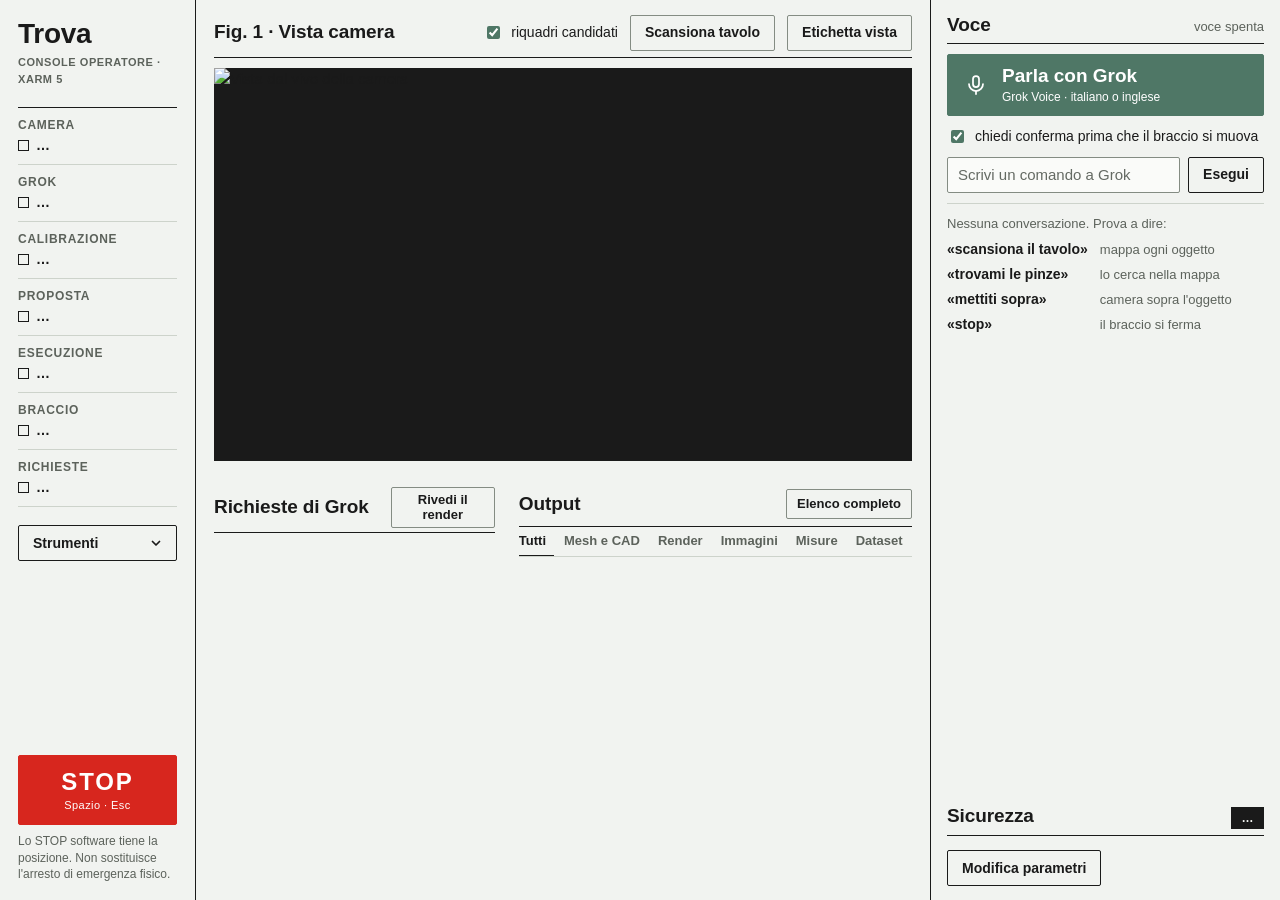
==== commit df0902c1: "Table-scan polish, auto-rearm, and handoff docs. Keeps operator console/voice find paths current and" ====
--- a/trova/static/index.html
+++ b/trova/static/index.html
@@ -45,6 +45,7 @@
 button.primary{background:var(--green-deep);border-color:var(--green-deep);color:#fff}
 button.primary:hover{background:#436656;color:#fff}
 button.quiet{border-color:var(--rule-strong)}
+button.sm,.btn.sm{min-height:30px;padding:4px 10px;font-size:13px;gap:6px}
 input[type=text],input[type=number],select,textarea{font:15px/1.3 "Archivo",Arial,sans-serif;color:var(--ink);background:var(--field);border:1px solid var(--rule-strong);border-radius:2px;padding:7px 10px;min-height:36px;min-width:0}
 input:focus,select:focus,textarea:focus{border-color:var(--ink);outline:2px solid var(--green-deep);outline-offset:1px}
 input::placeholder,textarea::placeholder{color:#646A63}
@@ -92,9 +93,15 @@
 .work{padding:16px 24px;min-width:0;display:flex;flex-direction:column;gap:12px}
 #alarm{display:none;background:var(--red);color:#fff;padding:10px 14px;font-weight:600}
 #alarm button{border-color:#fff;color:#fff;margin-left:10px;min-height:30px;padding:4px 10px}#alarm button:hover{background:var(--red-deep)}#alarm a{color:#fff}
-.fighead{display:flex;align-items:baseline;gap:8px 16px;border-bottom:1px solid var(--ink);padding-bottom:6px;flex-wrap:wrap}
+.fighead{display:flex;align-items:center;gap:8px 16px;border-bottom:1px solid var(--ink);padding-bottom:6px;flex-wrap:wrap;min-height:44px}
 .fighead h2{flex:none}
-.fighead .tail{margin-left:auto;display:flex;gap:6px 16px;align-items:baseline;min-width:0;flex-wrap:wrap}
+.fighead .tail{margin-left:auto;display:flex;gap:6px 12px;align-items:center;justify-content:flex-end;min-width:0;flex:1 1 auto;flex-wrap:wrap}
+.fighead .tail .ell{flex:0 1 auto}
+/* camera read-out on the picture, like an instrument display */
+.osd{position:absolute;left:10px;bottom:10px;max-width:calc(100% - 20px);display:block;padding:3px 9px 3px 8px;background:rgba(26,26,26,.74);color:var(--paper);font-size:11.5px;line-height:1.45;pointer-events:none;white-space:nowrap;overflow:hidden;text-overflow:ellipsis}
+.osd:empty{display:none}
+.osd::before{content:"";display:inline-block;width:7px;height:7px;margin-right:7px;vertical-align:1px;border-radius:50%;background:var(--rule-strong)}
+.osd.live::before{background:#8FD0A8}.osd.off::before{background:var(--red)}
 .figrow{display:flex;flex-direction:column;gap:8px;margin-top:10px;min-height:0}
 .figbox{position:relative;width:100%;aspect-ratio:var(--ar,16/9);container-type:size}
 .frame{position:relative;background:var(--frame);overflow:hidden;width:min(100cqw,calc(100cqh * var(--arn,1.7778)));height:min(100cqh,calc(100cqw / var(--arn,1.7778)));margin:0 auto}
@@ -107,40 +114,61 @@
 .banners{position:absolute;left:10px;right:10px;top:10px;display:flex;flex-direction:column;gap:6px;pointer-events:none}
 .mode{display:none;background:var(--ochre-wash);padding:7px 12px;font-size:14px;align-items:center;gap:12px;flex-wrap:wrap;pointer-events:none}.mode.on{display:flex}
 .mode button{min-height:30px;padding:4px 10px;pointer-events:auto}
-#fignotes{max-height:6em;overflow:auto}
 .capwrap{min-width:0;display:flex;flex-direction:column;gap:6px}
 .captions{list-style:none;padding:0;display:flex;gap:10px 22px;flex-wrap:wrap}
 .captions li{display:flex;gap:8px;align-items:baseline;font-size:13px;line-height:1.35;min-width:0;max-width:100%}
 .captions li b{font-size:14px}
 .num{width:22px;height:22px;flex:none;border-radius:50%;display:inline-grid;place-items:center;font:700 12px "Archivo",sans-serif;background:var(--ochre);color:var(--ink);align-self:center}
 .captions .stale{color:var(--ochre-ink)}
-.notes{list-style:none;padding:0;display:flex;flex-wrap:wrap;gap:2px 18px;font-size:13px;color:var(--mute)}
+.num.ring{background:transparent;box-shadow:inset 0 0 0 1.5px var(--rule-strong);color:var(--mute)}
+.notes{list-style:none;padding:0;display:flex;flex-wrap:wrap;gap:3px 18px;font-size:13px;line-height:1.4;color:var(--mute)}
+.notes li{min-width:0;max-width:100%}
 .notes li b{color:var(--ink);font-weight:600}
+.notes li.why{flex:1 1 100%}
+.notes details>summary{cursor:pointer;list-style:none;display:flex;align-items:baseline;gap:8px;min-width:0}
+.notes details>summary::-webkit-details-marker{display:none}
+.notes summary b{flex:none}
+.notes summary .ell{flex:0 1 auto}
+.notes summary .count{flex:none;margin-left:auto;padding-left:6px;display:inline-flex;align-items:center;gap:5px;color:var(--ink);font-weight:600;font-size:12px;text-decoration:underline;text-underline-offset:3px;text-decoration-thickness:1px}
+.notes summary:hover .count{color:var(--green-deep)}
+.notes summary .count svg{transition:transform .2s var(--ease)}.notes details[open] summary .count svg{transform:rotate(180deg)}
+.notes details ol{margin:6px 0 2px;padding:6px 6px 6px 26px;max-height:9.6em;overflow:auto;border-top:1px solid var(--rule);color:var(--ink);font-size:12.5px}
+.notes details ol li{padding:1px 0}
 
 /* outputs strip */
-.outhead{display:flex;align-items:center;gap:8px 14px;flex-wrap:wrap;border-bottom:1px solid var(--ink);padding-bottom:4px}
-.outhead .tail{margin-left:auto;display:flex;gap:10px;align-items:center}
-.tabs{display:flex;gap:0;flex-wrap:wrap}
-.tabs button{border:0;border-bottom:2px solid transparent;border-radius:0;padding:6px 10px;min-height:32px;font-weight:600;font-size:13px;color:var(--mute);white-space:nowrap}
+/* the two panels under the figure share one head height, so their rules line up */
+.outhead,.reqhead{display:flex;align-items:center;gap:8px 12px;flex-wrap:nowrap;border-bottom:1px solid var(--ink);padding-bottom:4px;min-height:40px;min-width:0}
+.outhead h2,.reqhead h2{flex:none}
+.outhead .tail,.reqhead .tail{margin-left:auto;display:flex;gap:10px;align-items:center;min-width:0;flex:none}
+.reqhead .tail{flex:0 1 auto}
+.tabs{display:flex;gap:2px;flex-wrap:nowrap;overflow-x:auto;min-width:0;flex:none;scrollbar-width:none;border-bottom:1px solid var(--rule)}
+.tabs::-webkit-scrollbar{display:none}
+.tabs button{flex:none;border:0;border-bottom:2px solid transparent;border-radius:0;padding:5px 8px 4px;min-height:30px;margin-bottom:-1px;font-weight:600;font-size:13px;color:var(--mute);white-space:nowrap}
+.tabs button:first-child{padding-left:0}
+.tabs button:hover{background:transparent;color:var(--ink)}
+.tabs button:active{background:transparent;color:var(--ink)}
 .tabs button[aria-selected=true]{color:var(--ink);border-bottom-color:var(--ink)}
 .tabs button span{font:500 11px "JetBrains Mono",monospace;margin-left:4px}
-.strip{display:grid;grid-auto-flow:column;grid-auto-columns:clamp(150px,13vw,210px);gap:14px;overflow-x:auto;overflow-y:hidden;padding:10px 0 6px;min-height:0}
-.cell{display:flex;flex-direction:column;gap:3px;min-height:0;min-width:0;border-top:2px solid var(--ink);padding-top:6px}
-.cell .code{font:600 12px "JetBrains Mono",monospace;color:var(--green-deep)}
-.cell .th{flex:1 1 auto;min-height:34px;background:var(--paper-deep);display:grid;place-items:center;overflow:hidden}
-.cell .th img{width:100%;height:100%;object-fit:cover;display:block}
+.tabs button span:empty{display:none}
+.strip{display:grid;grid-auto-flow:column;grid-auto-columns:clamp(140px,12vw,196px);gap:12px;overflow-x:auto;overflow-y:hidden;padding:10px 0 6px;min-height:0;scrollbar-width:thin}
+/* code and links share the top line, so the picture keeps the height */
+.cell{display:grid;grid-template-columns:auto minmax(0,1fr);grid-template-rows:18px minmax(0,1fr) 17px 16px;gap:3px 8px;min-height:0;min-width:0;border-top:2px solid var(--ink);padding-top:5px}
+.cell .code{grid-area:1/1;font:600 12px "JetBrains Mono",monospace;color:var(--green-deep)}
+.cell .act{grid-area:1/2;justify-self:end}
+.cell .th{grid-area:2/1/3/3}.cell>b{grid-area:3/1/4/3}.cell>.sub2{grid-area:4/1/5/3}
+.cell .th{position:relative;min-height:0;background:var(--paper-deep);display:grid;place-items:center;overflow:hidden}
+.cell .th img{position:absolute;inset:0;width:100%;height:100%;object-fit:cover;display:block}
 .cell .th .v{font:600 17px "JetBrains Mono",monospace;padding:0 8px;text-align:center}
-.cell b{font-size:13px;line-height:1.3;display:-webkit-box;-webkit-line-clamp:2;-webkit-box-orient:vertical;overflow:hidden}
-.cell .sub2{font-size:12px;color:var(--mute)}
-.cell .act{display:flex;gap:10px;font-size:13px;font-weight:600}
+.cell b{font-size:13px;line-height:17px;white-space:nowrap;overflow:hidden;text-overflow:ellipsis}
+.cell .sub2{font-size:12px;line-height:16px;color:var(--mute)}
+.cell .act{display:flex;gap:10px;font-size:12px;font-weight:600;line-height:1.5}
 .empty{padding:14px 0;color:var(--mute);max-width:70ch;font-size:14px}
 
 /* Grok's requests to the operator, beside the outputs */
 .deck{display:grid;grid-template-columns:minmax(240px,5fr) minmax(0,7fr);gap:24px;min-height:0}
 #sec-requests,#sec-output{display:flex;flex-direction:column;min-height:0;min-width:0}
-.reqhead{display:flex;align-items:center;gap:8px 12px;flex-wrap:wrap;border-bottom:1px solid var(--ink);padding-bottom:4px;min-height:41px}
-.reqhead .tail{margin-left:auto;display:flex;gap:10px;align-items:center;min-width:0}
 #reqlist{padding-top:4px;min-height:0}
+#reqlist .empty{font-size:13px;padding-top:10px}
 .reqsum{font-size:14px;margin:6px 0 2px}
 .reqs{list-style:none;padding:0;display:flex;flex-direction:column}
 .req{display:grid;grid-template-columns:24px minmax(0,1fr) auto;gap:4px 10px;padding:10px 0;border-bottom:1px solid var(--rule)}
@@ -179,12 +207,28 @@
 .unchecked{padding-left:18px;font-size:13px;color:var(--mute)}
 
 /* results */
-.result{display:none;padding:8px 0 4px;border-top:2px solid var(--ink)}
+.result{display:none;padding:10px 0 8px;border-top:2px solid var(--ink)}
 .result.show{display:block}
-.tsobj{display:grid;grid-template-columns:28px minmax(0,1fr) auto;gap:4px 10px;align-items:center;padding:6px 4px;border-bottom:1px solid var(--rule)}
-.tsobj.cand{background:var(--paper-deep)}
-.tsobj.sel{outline:2px solid var(--green-deep);outline-offset:-2px}
-.tsobj .row{margin:0}
+.rhead{display:flex;align-items:baseline;gap:4px 10px;flex-wrap:wrap}
+.rhead .big{margin-right:auto}
+.rhead .step{flex:1 1 100%;font-size:13px;color:var(--mute)}
+.tsfind{margin-top:10px}.tsfind input{flex:1 1 140px}
+.tsmsg{margin-top:8px;padding:7px 10px;background:var(--paper-deep);font-size:14px}
+.tsobjs{list-style:none;padding:0;margin-top:8px;border-top:1px solid var(--rule)}
+.tsobj{display:grid;grid-template-columns:22px minmax(0,1fr);gap:2px 10px;align-items:start;padding:8px 6px 8px 4px;border-bottom:1px solid var(--rule)}
+.tsobj .num{margin-top:1px;align-self:start}
+.tsobj>.row{grid-column:2;margin-top:5px}
+.tsobj .nm{font-size:14px;font-weight:600;line-height:1.3;overflow-wrap:anywhere}
+.tsobj .pos{font-size:12px;color:var(--mute);line-height:1.35}
+.tsobj .pos .mono{font-size:11.5px;color:var(--ink)}
+.tsobj.cand{background:var(--ochre-wash)}
+.tsobj.sel{background:var(--green-wash);box-shadow:inset 0 0 0 2px var(--green-deep)}
+.tsobj.sel .num{background:var(--green-deep);color:#fff}
+.tsobj .row{margin:0;gap:6px;flex-wrap:nowrap}
+.tsobj .row button{min-height:28px;padding:3px 9px;font-size:12.5px}
+.confirmbox{margin-top:10px;padding:10px 12px 12px;background:var(--field);border:1px solid var(--ink);display:flex;flex-direction:column;gap:8px;font-size:14px}
+.confirmbox button{width:100%;justify-content:center;min-height:44px;font-size:15px}
+.tskey{margin-top:10px;font-size:12px;color:var(--mute);line-height:1.4}
 .result+.result.show{margin-top:10px}
 .st-found{border-top-color:var(--green-deep)}.st-not_found{border-top-color:var(--red)}.st-clarify{border-top-color:var(--ochre)}
 .result>div+div{margin-top:6px}
@@ -209,8 +253,17 @@
 @keyframes pulse{0%{box-shadow:0 0 0 0 rgba(255,255,255,.55)}100%{box-shadow:0 0 0 10px rgba(255,255,255,0)}}
 #pttrow{flex:none}
 #vlog{font-size:14px;overflow:auto;min-height:40px;border-top:1px solid var(--rule)}
-#vlog:empty::before{content:"Nessuna conversazione. Parla con Grok, usa il push to talk o scrivi un comando.";color:var(--mute);font-size:13px;display:block;padding-top:6px}
-#vlog>div{padding:5px 0;border-bottom:1px solid var(--rule)}#vlog b{margin-right:6px}
+#vlog:empty{display:none}
+#vlog>div{display:grid;grid-template-columns:44px minmax(0,1fr);gap:8px;padding:6px 0;border-bottom:1px solid var(--rule);line-height:1.4}
+#vlog b{font-size:11px;font-weight:600;font-stretch:87.5%;letter-spacing:.06em;text-transform:uppercase;color:var(--mute);padding-top:2px}
+#vlog>div[class^=live-]{color:var(--mute)}
+/* empty voice log: teach the phrases instead of leaving a hole */
+#vhint{border-top:1px solid var(--rule);padding-top:10px;font-size:13px;color:var(--mute)}
+#vhint dl{display:grid;grid-template-columns:auto minmax(0,1fr);gap:4px 12px;margin-top:6px;align-items:baseline}
+#vhint dt{font-weight:600;color:var(--ink);font-size:14px;white-space:nowrap}
+#vhint dt::before{content:"«"}#vhint dt::after{content:"»"}
+#vhint dd{line-height:1.35}
+#sec-voice:has(#vlog:not(:empty)) #vhint,#sec-voice:has(.result.show) #vhint{display:none}
 #results{overflow:auto;min-height:0}
 #results:not(:has(.result.show)){display:none}
 .cmd{display:flex;gap:8px;flex:none}.cmd input{flex:1}
@@ -225,6 +278,12 @@
 .modechip{background:var(--ink);color:var(--paper);padding:2px 10px;font-weight:700;font-size:12px;letter-spacing:.05em;text-transform:uppercase}
 .modechip.hw{background:var(--red)}
 .safeact{margin-top:10px}
+/* while a result needs the space, safety folds to one line; the full panel is one click away */
+.safesum{display:none;align-items:center;gap:6px 12px;margin-top:8px;font-size:13px;color:var(--mute);line-height:1.4}
+.safesum button{margin-left:auto;flex:none}
+.safesum b{color:var(--ink);font-weight:600}
+.safesum .miss{white-space:nowrap}
+#results,#vlog,#reqlist,#vhint,.notes details ol,#toolarea{scrollbar-width:thin}
 
 dialog{border:1px solid var(--ink);border-radius:0;background:var(--paper);color:var(--ink);padding:20px;max-width:92vw;max-height:92vh}
 dialog::backdrop{background:rgba(26,26,26,.45)}
@@ -240,7 +299,7 @@
   .figbox{flex:0 1 auto;min-height:150px}
   .capwrap{flex:none}
   .captions li{max-width:48%}
-  .deck{flex:1 1 0;min-height:150px}
+  .deck{flex:1 1 0;min-height:212px}
   .strip{flex:1 1 0}
   #reqlist{flex:1 1 0;overflow:auto}
   #toolarea{display:none}
@@ -256,13 +315,19 @@
   body.tool-open .notes{flex-direction:column}
   .side{height:100vh;overflow:hidden;border-left:1px solid var(--ink)}
   #sec-voice{flex:1 1 auto;overflow:hidden}
-  #results{flex:0 1 auto;max-height:55%}
-  #vlog{flex:1 1 0;min-height:0}
+  #results{flex:0 1 auto;max-height:none;padding-right:4px}
+  .side:has(.result.show) .safesum{display:flex}
+  .side:has(.result.show) #sec-safety:not(.open) :is(.facts2,.armline,.safeact){display:none}
+  #vlog{flex:1 1 64px;min-height:64px}
+  #vhint{flex:0 1 auto;min-height:0;overflow:auto}
 }
 @media (min-width:1100px) and (max-height:820px){
   .side{gap:12px;padding-top:12px;padding-bottom:12px}
   #sec-voice{gap:8px}
   #voicebtn{min-height:48px;padding:6px 14px}#voicebtn .t b{font-size:17px}#voicebtn .t small{font-size:11px}
+  #vhint{overflow:hidden;padding-top:8px}
+  #vhint .vlead,#vhint dd{display:none}
+  #vhint dl,#vhint dt{display:inline;margin:0}#vhint dt{margin-right:10px;font-size:13px}
   .fact{padding:3px 0}
   .safeact{margin-top:6px}
   .statuslist{margin-top:12px}
@@ -305,7 +370,7 @@
   table.out td.act{text-align:left;grid-column:2}table.out td.act a{margin:0 12px 0 0}
   table.out td.tm{grid-column:2}
 }
-@media (prefers-reduced-motion:reduce){#callouts .lead,#voicebtn.on .dot{animation:none}#toolsbtn svg,details.more>summary svg{transition:none}}
+@media (prefers-reduced-motion:reduce){#callouts .lead,#voicebtn.on .dot{animation:none}#toolsbtn svg,details.more>summary svg,.notes summary .count svg{transition:none}}
 </style>
 </head>
 <body>
@@ -355,15 +420,16 @@
 
   <section id="sec-camera" aria-labelledby="h-camera">
     <div class="fighead"><h2 id="h-camera" tabindex="-1">Fig. 1 · Vista camera</h2>
-      <div class="tail"><span class="muted mono" id="figmeta"></span><span class="muted ell" id="srcinfo"></span>
+      <div class="tail"><span class="muted ell" id="srcinfo"></span>
         <label class="check" id="boxesopt"><input type="checkbox" id="showboxes" checked> riquadri candidati</label>
-        <button class="quiet" id="tsbtn" onclick="tableScan(true)" title="Sale a 60 cm, inclina la camera sul tavolo, gira e mappa ogni oggetto (calibrazione V2)">Scansiona tavolo</button>
+        <button class="quiet" id="tsbtn" onclick="tableScan(true)" title="P0 (rest) → P1 (posa insegnata) → giro di 360° con le foto; ogni oggetto ricorda i giunti della foto in cui si vede meglio">Scansiona tavolo</button>
         <button class="quiet" onclick="tableScan(false)" title="Etichetta solo la vista attuale, senza muovere il braccio">Etichetta vista</button></div></div>
     <div class="figrow">
       <div class="figbox">
         <div class="frame" id="frame">
           <img id="live" src="/api/frame.jpg?boxes=1" alt="Vista dal vivo della camera">
           <svg id="callouts" aria-hidden="true"></svg>
+          <div class="osd mono" id="figmeta"></div>
           <div id="camoff"><div><b>Camera non raggiungibile</b><span id="camofftext">Nuovo tentativo tra poco.</span></div></div>
           <div class="banners">
             <div id="clickmode" class="mode"></div>
@@ -381,23 +447,23 @@
   <div class="deck">
   <section id="sec-requests" aria-labelledby="h-requests">
     <div class="reqhead"><h2 id="h-requests" tabindex="-1">Richieste di Grok</h2>
-      <div class="tail"><span class="muted ell" id="reqmeta"></span><button class="quiet" id="reviewbtn" onclick="reviewRender()">Rivedi il render</button></div></div>
+      <div class="tail"><span class="muted ell" id="reqmeta"></span><button class="quiet sm" id="reviewbtn" onclick="reviewRender()">Rivedi il render</button></div></div>
     <div id="reqnote" role="status"></div>
     <div id="reqlist" aria-live="polite"></div>
-    <p class="reqfoot">Valutazione dai render, non una misura della superficie. Dopo un capovolgimento i gruppi di orientamento non vengono ancora uniti in una sola mesh.</p>
+    <p class="reqfoot" id="reqfoot" hidden>Valutazione dai render, non una misura della superficie. Dopo un capovolgimento i gruppi di orientamento non vengono ancora uniti in una sola mesh.</p>
   </section>
 
   <section id="sec-output" aria-labelledby="h-output">
     <div class="outhead"><h2 id="h-output" tabindex="-1">Output</h2>
-      <div class="tabs" role="tablist" aria-label="Tipo di output" id="outtabs">
-        <button role="tab" data-tab="all" aria-selected="true">Tutti<span></span></button>
-        <button role="tab" data-tab="mesh" aria-selected="false">Mesh e CAD<span></span></button>
-        <button role="tab" data-tab="render" aria-selected="false">Render<span></span></button>
-        <button role="tab" data-tab="image" aria-selected="false">Immagini<span></span></button>
-        <button role="tab" data-tab="measure" aria-selected="false">Misure<span></span></button>
-        <button role="tab" data-tab="dataset" aria-selected="false">Dataset<span></span></button>
-      </div>
-      <div class="tail"><span class="muted" id="outcount"></span><button class="quiet" onclick="openTool('outputs')">Elenco completo</button></div>
+      <div class="tail"><button class="quiet sm" onclick="openTool('outputs')">Elenco completo</button></div>
+    </div>
+    <div class="tabs" role="tablist" aria-label="Tipo di output" id="outtabs">
+      <button role="tab" data-tab="all" aria-selected="true">Tutti<span></span></button>
+      <button role="tab" data-tab="mesh" aria-selected="false">Mesh e CAD<span></span></button>
+      <button role="tab" data-tab="render" aria-selected="false">Render<span></span></button>
+      <button role="tab" data-tab="image" aria-selected="false">Immagini<span></span></button>
+      <button role="tab" data-tab="measure" aria-selected="false">Misure<span></span></button>
+      <button role="tab" data-tab="dataset" aria-selected="false">Dataset<span></span></button>
     </div>
     <div class="strip" id="outstrip" aria-label="Output recenti"></div>
     <div class="empty" id="outempty" hidden></div>
@@ -609,11 +675,19 @@
     <label class="check"><input type="checkbox" id="confirm" checked> chiedi conferma prima che il braccio si muova</label>
     <div class="cmd"><input type="text" id="agentq" aria-label="Comando scritto" placeholder="Scrivi un comando a Grok" onkeydown="if(event.key==='Enter')runAgent()"><button onclick="runAgent()">Esegui</button></div>
     <div id="results"><div id="agentres" class="result" aria-live="polite"></div><div id="findres" class="result" aria-live="polite"></div><div id="approach" class="result" aria-live="polite"></div><div id="tablescan" class="result" aria-live="polite"></div></div>
+    <div id="vhint"><span class="vlead">Nessuna conversazione. </span>Prova a dire:
+      <dl>
+        <dt>scansiona il tavolo</dt><dd>mappa ogni oggetto</dd>
+        <dt>trovami le pinze</dt><dd>lo cerca nella mappa</dd>
+        <dt>mettiti sopra</dt><dd>camera sopra l'oggetto</dd>
+        <dt>stop</dt><dd>il braccio si ferma</dd>
+      </dl></div>
     <div id="vlog" aria-live="polite"></div>
   </section>
 
   <section id="sec-safety" aria-labelledby="h-safety">
     <div class="sechead"><h2 id="h-safety" tabindex="-1">Sicurezza</h2><span id="safemode" class="modechip">…</span></div>
+    <div class="safesum" id="safesum"><span id="safesumtext"></span><button class="quiet sm" id="safemore" aria-expanded="false" aria-controls="safetylist" onclick="toggleSafety()">Mostra tutto</button></div>
     <div class="facts2" id="safetylist"></div>
     <div class="armline" id="armlist"></div>
     <div class="row safeact"><button onclick="openTool('safety')">Modifica parametri</button><span class="muted" id="uncheckedcount"></span></div>
@@ -690,7 +764,8 @@
   'The table edge beyond the measured plane is not checked.': 'Il bordo del tavolo oltre il piano misurato non è controllato.',
   'People in the workspace are not detected.': 'Le persone nel workspace non vengono rilevate.',
   'collision_avoidance stays false. A path whose clearance cannot be checked is refused.': 'Nessuna anticollisione: un percorso di cui non si può verificare la clearance viene rifiutato.'};
-const tr = x => IT[x] || x;
+const tr = x => IT[x] || String(x).replace(/^Current (\w+) has not been measured\/identified\.$/, '$1 non misurato o identificato');
+const CHEV = '<svg viewBox="0 0 12 12" width="10" height="10" aria-hidden="true"><path d="M2.5 4.5 6 8l3.5-3.5" fill="none" stroke="currentColor" stroke-width="1.75" stroke-linecap="round" stroke-linejoin="round"/></svg>';
 
 // ---- live view: Pi MJPEG stream, otherwise the next frame only after the previous one loaded
 const live = $('live');
@@ -766,19 +841,24 @@
     ((moving || Date.now() - n.t > 60000) ? `<span class="stale">posizione dell'istantanea delle ${hhmmss(n.t)}, la vista può essere cambiata</span>` : `istantanea delle ${hhmmss(n.t)}`) + `</span></li>`).join('');
   const notes = [];
   if (S) {
-    const vis = S.vision || {}, src = S.source || {};
-    notes.push(vis.valid ? `<b>Coordinate metriche</b> disponibili, calibrazione versione ${esc(vis.version)}`
-      : `<b>Nessuna coordinata metrica</b>: ${esc((vis.reasons || []).map(tr).join(', ') || 'calibrazione non valida')}`);
-    if (S.mock || (S.grok && S.grok.offline)) notes.push(`<b>${S.mock ? 'Riconoscimento simulato' : 'Grok offline'}</b>: i nomi degli oggetti non autorizzano movimenti`);
-    if (src.kind === 'demo' || src.kind === 'armsim') notes.push('<b>Immagine sintetica</b>: non autorizza movimenti');
-    if (!list.length) notes.push('Seleziona o trova un oggetto: il suo riquadro compare numerato sulla figura');
+    const vis = S.vision || {}, src = S.source || {}, why = (vis.reasons || []).map(tr);
+    // the reasons list can be long: one line with the first few, the full list on request
+    notes.push(vis.valid ? `<li><b>Coordinate metriche</b> disponibili, calibrazione versione ${esc(vis.version)}</li>`
+      : !why.length ? '<li><b>Nessuna coordinata metrica</b>: calibrazione non valida</li>'
+      : `<li class="why"><details${reasonsOpen ? ' open' : ''}><summary><b>Nessuna coordinata metrica</b><span class="ell">${esc(why.slice(0, 3).join(', '))}</span>` +
+        `<span class="count">${why.length} ${why.length === 1 ? 'motivo' : 'motivi'}${CHEV}</span></summary><ol>${why.map(w => `<li>${esc(w)}</li>`).join('')}</ol></details></li>`);
+    if (S.mock || (S.grok && S.grok.offline)) notes.push(`<li><b>${S.mock ? 'Riconoscimento simulato' : 'Grok offline'}</b>: i nomi degli oggetti non autorizzano movimenti</li>`);
+    if (src.kind === 'demo' || src.kind === 'armsim') notes.push('<li><b>Immagine sintetica</b>: non autorizza movimenti</li>');
+    if (!list.length) notes.push('<li>Seleziona o trova un oggetto: il suo riquadro compare numerato sulla figura</li>');
   }
   const html = marks + '|' + notes.join('');
   if (html === captionHtml) return;
   captionHtml = html;
   $('captions').innerHTML = marks; $('captions').hidden = !marks;
-  $('fignotes').innerHTML = notes.map(x => `<li>${x}</li>`).join('');
-}
+  $('fignotes').innerHTML = notes.join('');
+}
+let reasonsOpen = false;
+$('fignotes').addEventListener('toggle', e => { reasonsOpen = e.target.open; }, true);   // survives the next re-render
 
 function photoChosen() { photoFile = $('photo').files[0] || null; $('photoname').textContent = photoFile ? 'foto pronta' : ''; }
 
@@ -826,31 +906,37 @@
   const f = t.find || {}, p = t.proposal, ap = t.approach || {};
   const key = JSON.stringify([t.status, t.step, (t.views || []).length, (t.views || []).filter(v => v.annotated).length,
     t.summary, (t.objects || []).length, t.selected, f.status,
-    f.spoken_message, p && p.id, ap.spoken_message, t.reason, t.over && t.over.image]);
+    f.spoken_message, p && p.id, ap.spoken_message, t.reason, t.over && t.over.image, t.photo_pose && t.photo_pose.image]);
   if (key === showTableScan.key) return;          // keep a half-typed request
   showTableScan.key = key;
   const STATUS = {planned: 'pianificata', moving: 'braccio in movimento', capturing: 'foto', labelling: 'Grok etichetta gli oggetti',
     done: 'mappa pronta', stopped: 'fermata', error: 'errore', refused: 'rifiutata', approaching: 'camera in arrivo',
-    over_object: "camera sopra l'oggetto"};
+    over_object: "camera sopra l'oggetto", at_photo_pose: 'alla posizione della foto', pointing: "camera puntata sull'oggetto"};
+  const pose = o => { const ph = o.photo || {}; return ph.joints ? ` · foto ${esc(ph.view || '')}: J1 ${ph.joints[0].toFixed(1)}°` +
+    (ph.tcp_mm ? `, TCP ${ph.tcp_mm.slice(0, 3).map(v => v.toFixed(0)).join(', ')}` : '') : ''; };
   const cands = new Set(f.status === 'clarify' ? (f.candidates || []) : []);
-  let h = `<div class="big">Scansione tavolo · ${esc(STATUS[t.status] || t.status)}${t.step ? ' · ' + esc(t.step) : ''}</div>`;
+  const tone = {done: 'ok', over_object: 'ok', at_photo_pose: 'ok', error: 'bad', refused: 'bad', stopped: 'bad'}[t.status] || '';
+  let h = `<div class="rhead"><span class="big">Scansione tavolo</span><span class="tag ${tone}">${esc(STATUS[t.status] || t.status)}</span>` +
+    (t.step ? `<span class="step">${esc(t.step)}</span>` : '') + `</div>`;
   if (t.reason) h += `<div style="color:var(--bad)">${esc(t.reason)}</div>`;
   if (t.summary) h += `<div>${esc(t.summary)}</div>`;
   if (t.physical_positions === false) h += `<div class="muted">Posizioni simulate: il braccio reale non si è mosso.</div>`;
   if ((t.objects || []).length) {
-    h += `<div class="row"><input type="text" id="tsq" placeholder="cosa cerco? es. il bicchiere" onkeydown="if(event.key==='Enter')tableFind()"><button onclick="tableFind()">Trova</button></div>`;
-    if (f.spoken_message) h += `<div>${esc(f.spoken_message)}</div>`;
-    h += t.objects.map(o => `<div class="tsobj${cands.has(o.id) ? ' cand' : ''}${t.selected === o.id ? ' sel' : ''}"><b>${o.id}</b>` +
-      `<div>${esc(o.name)}<div class="muted">${esc(o.place || '')} · x ${o.centre_mm[0].toFixed(0)}, y ${o.centre_mm[1].toFixed(0)} mm${o.partial ? ' · visto in parte' : ''}</div></div>` +
-      `<div class="row"><button onclick="tableChoose(${o.id})">Scegli</button><button onclick="tableAbove(${o.id})">Camera sopra</button></div></div>`).join('');
-  }
-  if (p) h += `<div class="row"><span>${esc(p.summary)}</span><button class="primary" onclick="tableConfirm('${esc(p.id)}')">Conferma movimento</button></div>`;
-  else if (ap.spoken_message) h += `<div class="muted">${esc(ap.spoken_message)}</div>`;
+    h += `<div class="row tsfind"><input type="text" id="tsq" aria-label="Oggetto da trovare nella mappa" placeholder="cosa cerco? es. il bicchiere" onkeydown="if(event.key==='Enter')tableFind()"><button onclick="tableFind()">Trova</button></div>`;
+    if (f.spoken_message) h += `<div class="tsmsg">${esc(f.spoken_message)}</div>`;
+    h += `<ol class="tsobjs">` + t.objects.map(o => `<li class="tsobj${cands.has(o.id) ? ' cand' : ''}${t.selected === o.id ? ' sel' : ''}"><span class="num">${o.id}</span>` +
+      `<div><div class="nm">${esc(o.name)}</div><div class="pos">${esc(o.place || '')}${o.place ? ' · ' : ''}<span class="mono">x ${o.centre_mm[0].toFixed(0)}, y ${o.centre_mm[1].toFixed(0)} mm</span>${o.partial ? ' · visto in parte' : ''}${pose(o)}</div></div>` +
+      `<div class="row"><button onclick="tableChoose(${o.id})">Scegli</button><button onclick="tableAbove(${o.id})" title="Sopra l'oggetto alla stessa Z; se è troppo lontano gira la base e lo punta">Vai sopra / punta</button></div></li>`).join('') + `</ol>`;
+  }
+  if (p) h += `<div class="confirmbox"><span>${esc(p.summary)}</span><button class="primary" onclick="tableConfirm('${esc(p.id)}')">Conferma movimento</button></div>`;
+  else if (ap.spoken_message) h += `<div class="tsmsg">${esc(ap.spoken_message)}</div>`;
   const boxed = (t.views || []).filter(v => v.annotated);
-  if (boxed.length) h += `<div class="muted">Foto con i box OpenCV: verde = etichettato e sul tavolo (numero, x/y mm) · arancio = fuori tavolo · grigio = non riconosciuto</div>` +
+  if (boxed.length) h += `<div class="tskey">Foto con i box OpenCV: verde = etichettato e sul tavolo (numero, x/y mm) · arancio = fuori tavolo · grigio = non riconosciuto</div>` +
     `<div class="thumbs">${boxed.map(v => `<a href="/files/${v.annotated}" target="_blank" title="${esc(v.label)}"><img src="/files/${v.annotated}" alt="${esc(v.label)}"></a>`).join('')}</div>`;
   const img = (t.over && t.over.image) || t.sheet;
-  if (img) h += `<div class="thumbs"><a href="/files/${img}" target="_blank"><img src="/files/${img}" alt="${t.over ? "Vista dalla camera sopra l'oggetto" : 'Primi piani numerati degli oggetti'}"></a></div>`;
+  const again = t.photo_pose && t.photo_pose.image;
+  if (img || again) h += `<div class="thumbs">${again ? `<a href="/files/${again}" target="_blank" title="Di nuovo dalla posa della foto (stessi giunti della scansione)"><img src="/files/${again}" alt="Vista dalla posa della foto"></a>` : ''}` +
+    (img ? `<a href="/files/${img}" target="_blank"><img src="/files/${img}" alt="${t.over ? "Vista dalla camera sopra l'oggetto" : 'Primi piani numerati degli oggetti'}"></a>` : '') + `</div>`;
   el.className = 'result show'; el.innerHTML = h;
 }
 
@@ -1542,7 +1628,6 @@
   items.forEach(it => { counts[it.kind] = (counts[it.kind] || 0) + 1; });
   document.querySelectorAll('#outtabs [role=tab]').forEach(b => { b.setAttribute('aria-selected', String(b.dataset.tab === outTab)); b.querySelector('span').textContent = counts[b.dataset.tab] || ''; });
   const shown = outTab === 'all' ? items : items.filter(it => it.kind === outTab), empty = EMPTY[outTab] || EMPTY.all;
-  $('outcount').textContent = items.length ? items.length + ' elementi' : '';
   const sh = shown.slice(0, 40).map(cellHtml).join('');
   if (sh !== stripHtml) { stripHtml = sh; $('outstrip').innerHTML = sh; }
   $('outstrip').hidden = !shown.length; $('outempty').hidden = shown.length > 0; $('outempty').textContent = empty;
@@ -1568,6 +1653,7 @@
   $('reqbadge').textContent = !rv ? 'nessuna revisione' : pend ? `${pend} in attesa` : qs.length ? 'tutte gestite' : 'nessuna';
   $('reqbadge').className = 'badge ' + (pend ? 'mock' : rv ? 'live' : '');
   $('reqmeta').textContent = rv ? `ricostruzione ${rv.job_id.slice(0, 8)} · Grok ${GMODE_IT[rv.grok_mode] || rv.grok_mode} · ${rv.time}` : '';
+  $('reqfoot').hidden = !rv;
   let html;
   if (!rv) html = `<p class="empty">Dopo una ricostruzione Grok guarda i render e scrive qui cosa cambiare sull'oggetto per completare la scansione: capovolgerlo, ruotarlo, spostare un cavo che copre un lato.</p>`;
   else {
@@ -1625,6 +1711,14 @@
   const arm = `<div class="ell"><span class="k">TCP</span><span class="mono">${esc(pose || '–')}</span> &nbsp; <span class="k">Giunti</span><span class="mono">${esc(joints || '–')}</span></div>` +
     `<div class="muted">posa ${esc(SRC_IT[r.source] || r.source || '–')} · può muovere ${r.process_can_move ? '<b>sì</b>' : 'no'} · in movimento ${r.moving ? '<b>sì</b>' : 'no'} · errore ${esc(r.error_code ?? '–')}/${esc(r.warn_code ?? '–')}</div>`;
   if ($('armlist').innerHTML !== arm) $('armlist').innerHTML = arm;
+  const nmiss = rows.filter(([, v]) => v.includes('class="miss"')).length;
+  const sum = `velocità max <b class="mono">${esc(sf.max_speed_mm_s ?? mo.max_speed_mm_s ?? '–')} mm/s</b> · jog <b class="mono">${esc(sf.jog_max_mm ?? mo.jog_max_mm ?? '–')} mm</b>` +
+    (nmiss ? ` · ${miss(nmiss + ' non misurati')}` : '') + ' · anticollisione no';
+  if ($('safesumtext').innerHTML !== sum) $('safesumtext').innerHTML = sum;
+}
+function toggleSafety() {
+  const s = $('sec-safety'), open = !s.classList.contains('open');
+  s.classList.toggle('open', open); $('safemore').setAttribute('aria-expanded', String(open)); $('safemore').textContent = open ? 'Riduci' : 'Mostra tutto';
 }
 
 const ARM_STATE = {idle: 'fermo', moving: 'in movimento', stopped: 'fermato', error: 'errore', disconnected: 'scollegato'};
@@ -1647,6 +1741,7 @@
   if (usePiStream() && live.dataset.mode !== 'stream') nextFrame();
   if (src.kind === 'pi') camOffline(src.online === false, `${src.host}:${src.port} non risponde. ${src.error || ''}`);
   $('figmeta').textContent = src.kind === 'pi' ? `${src.host} · ${(src.size || frameSize).join(' × ')} · ${src.online === false ? 'offline' : 'dal vivo'} ${hhmmss(Date.now())}` : `${src.kind} · ${frameSize.join(' × ')}`;
+  $('figmeta').className = 'osd mono' + (src.kind === 'pi' ? (src.online === false ? ' off' : ' live') : '');
   const cam = $('cambadge');
   cam.textContent = src.kind === 'pi' ? (src.online ? 'Pi online' : 'Pi offline') : synth ? 'sintetica' : src.kind;
   cam.className = 'badge ' + (src.kind === 'pi' ? (src.online ? 'live' : 'bad') : synth ? 'mock' : '');
